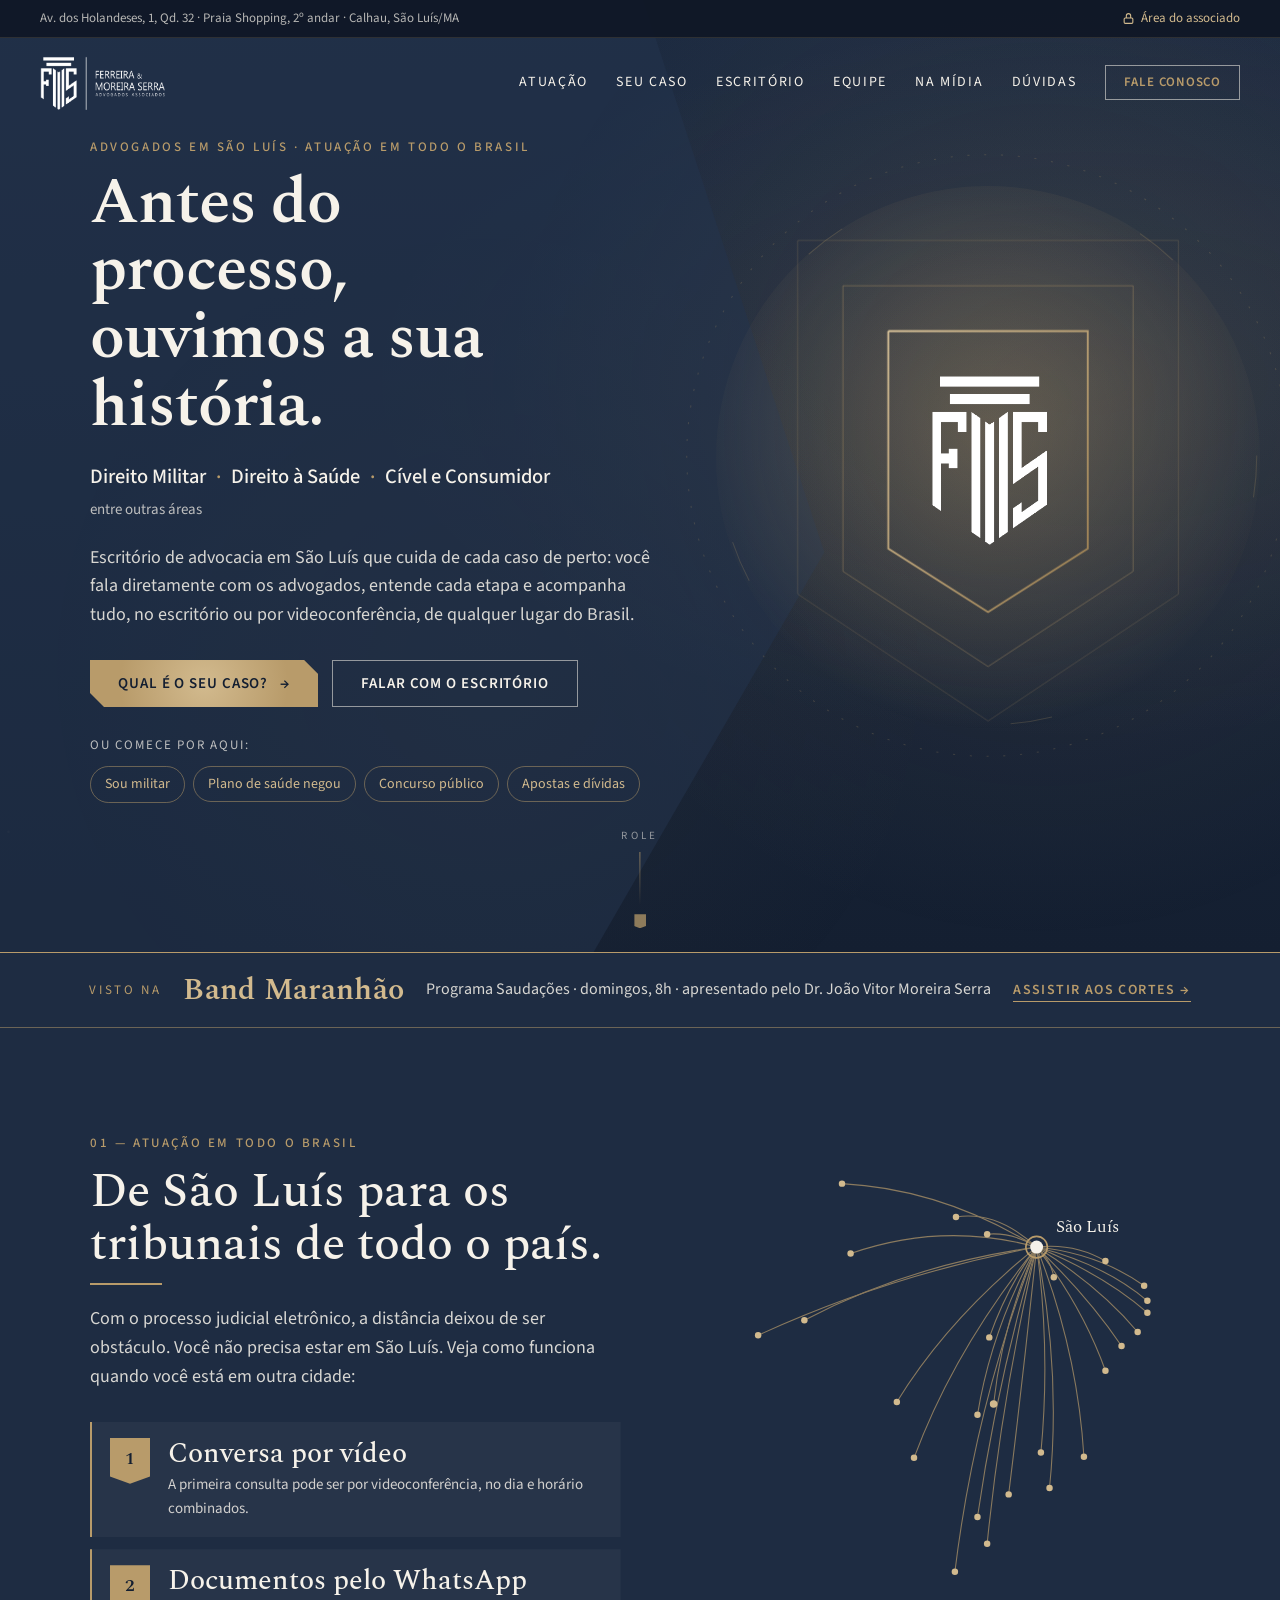
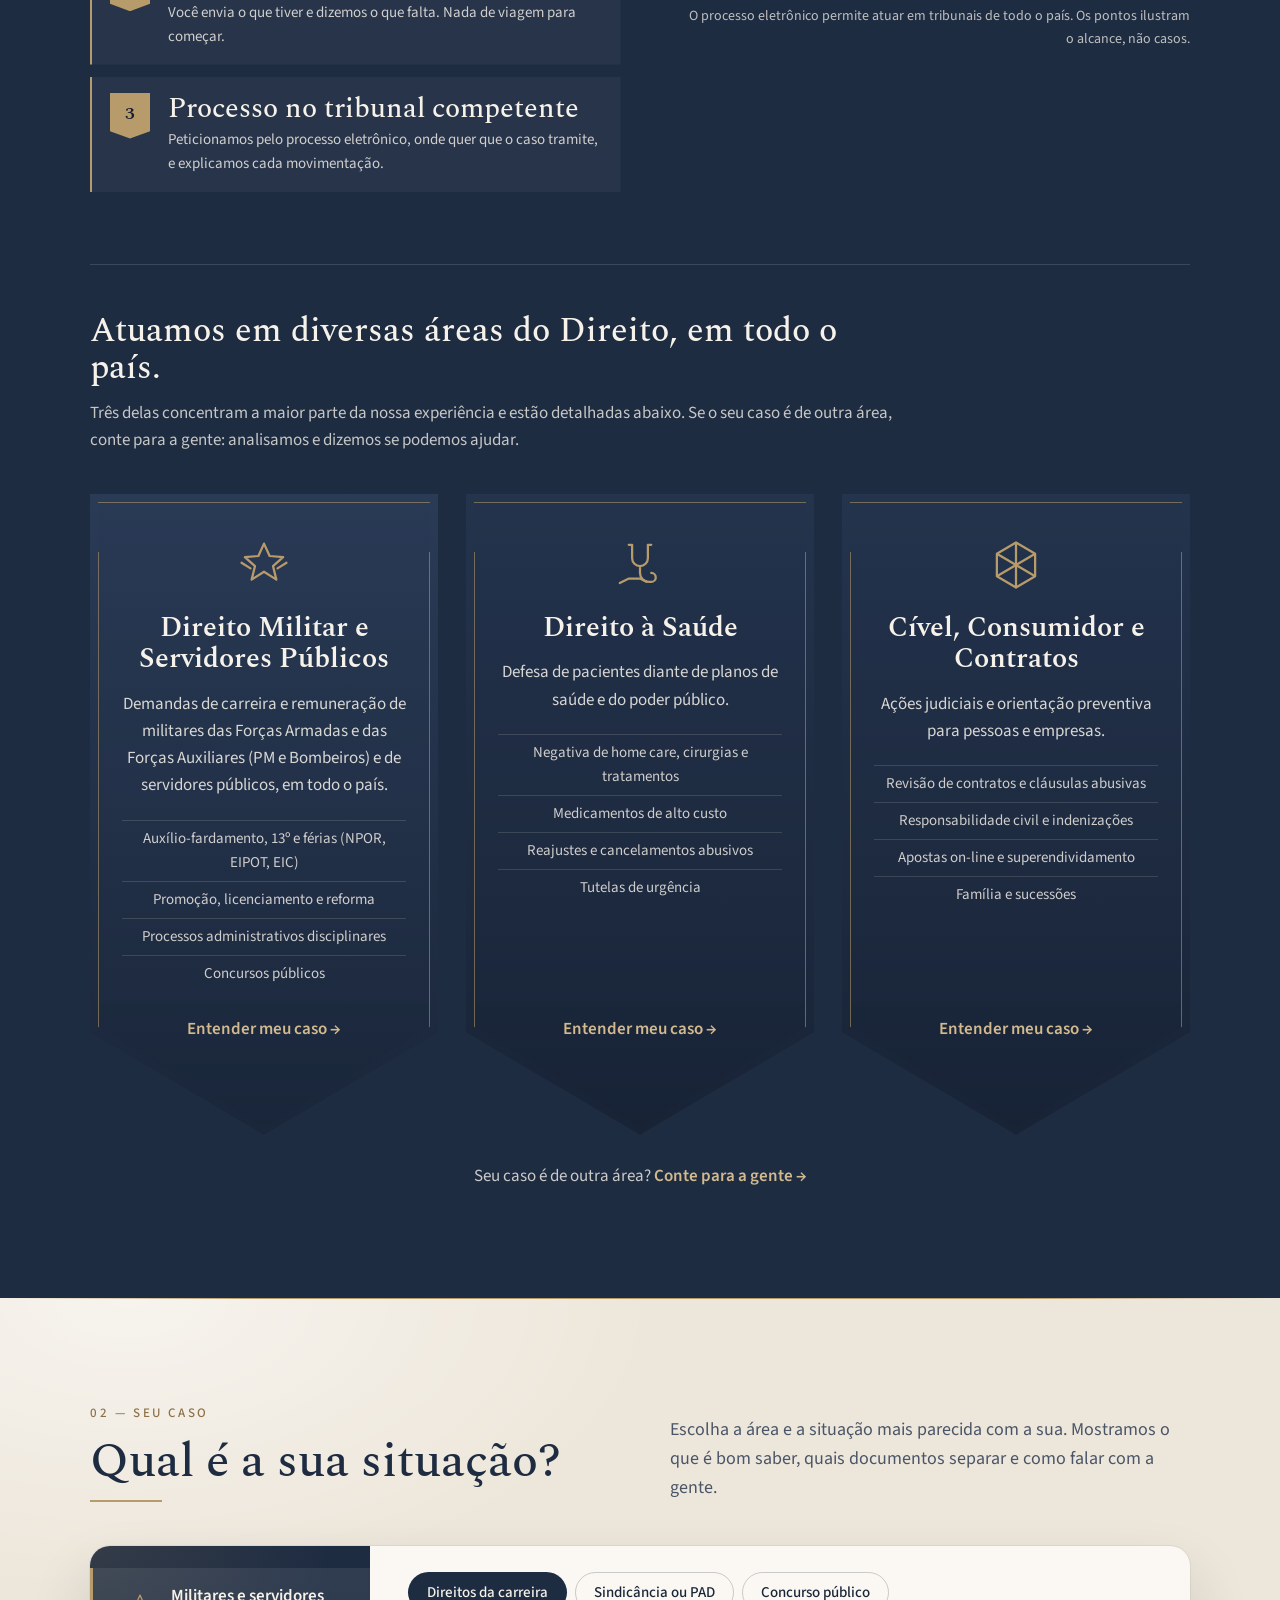
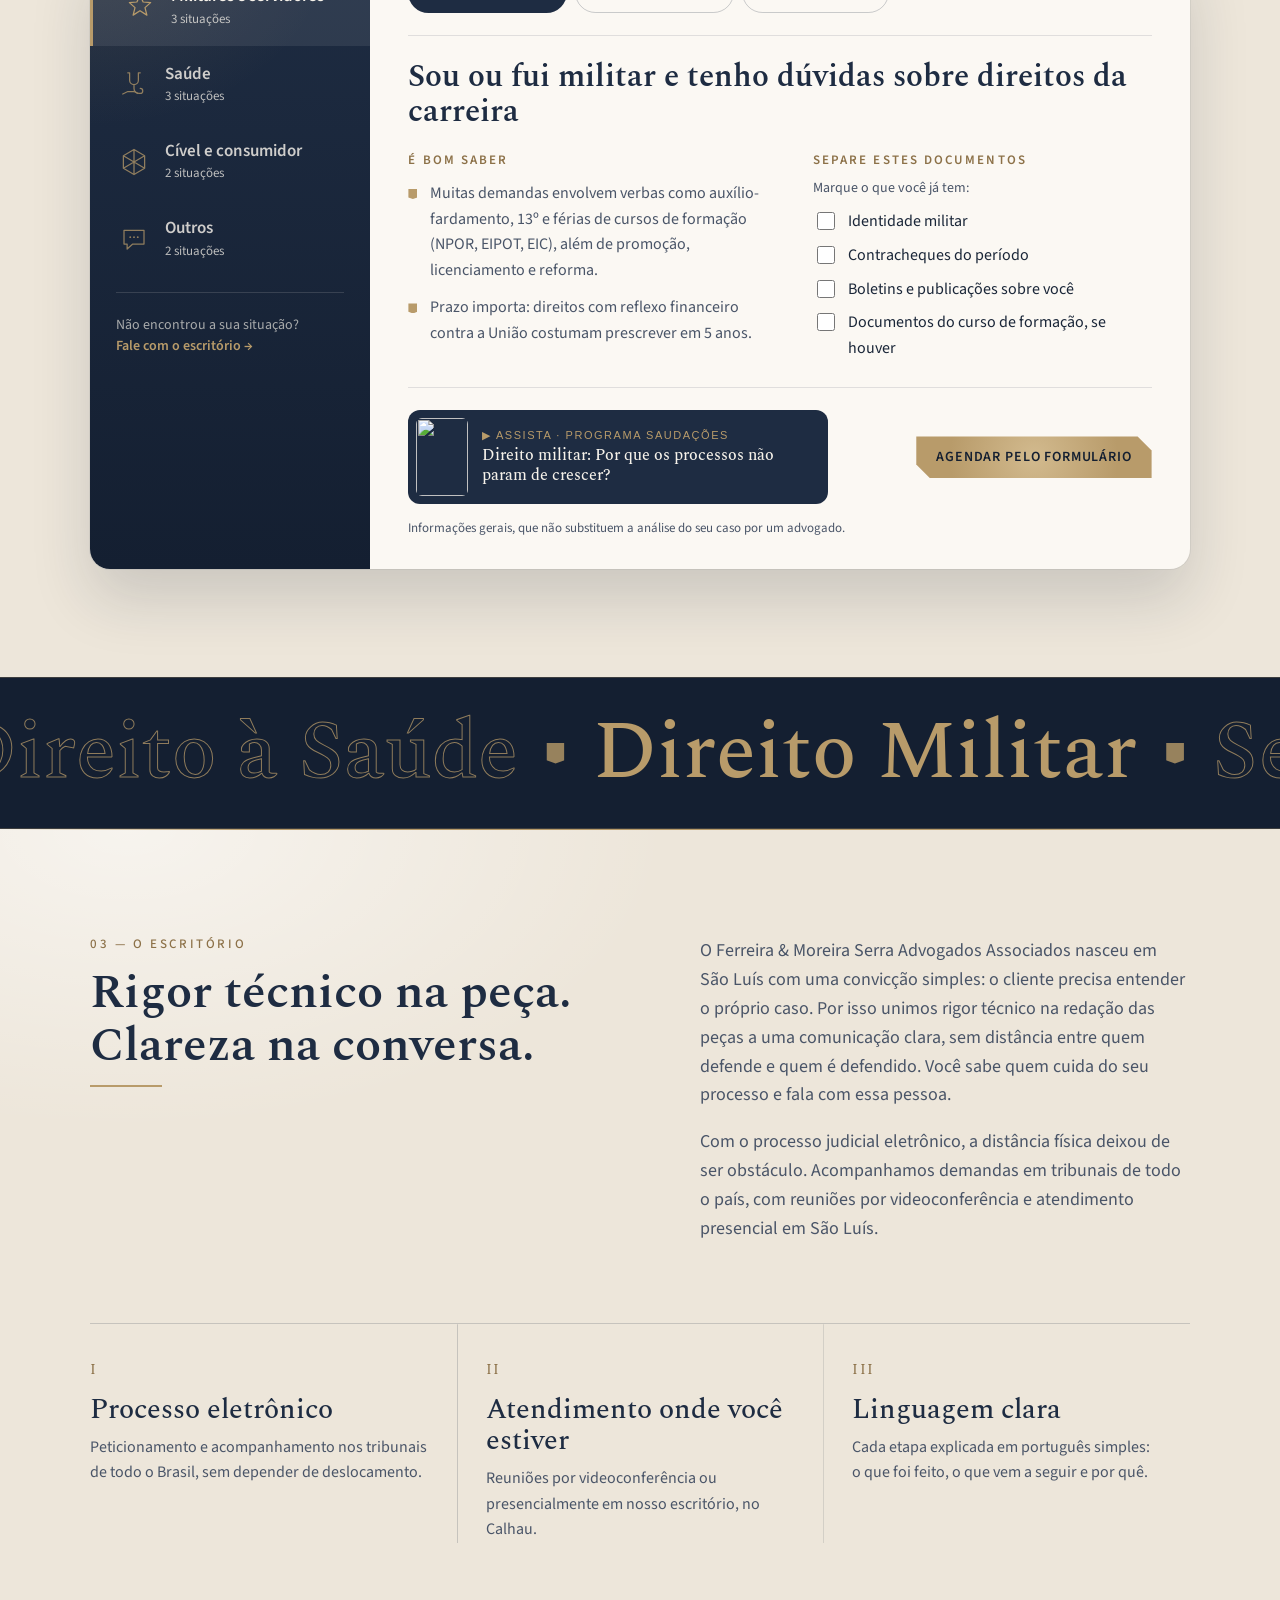
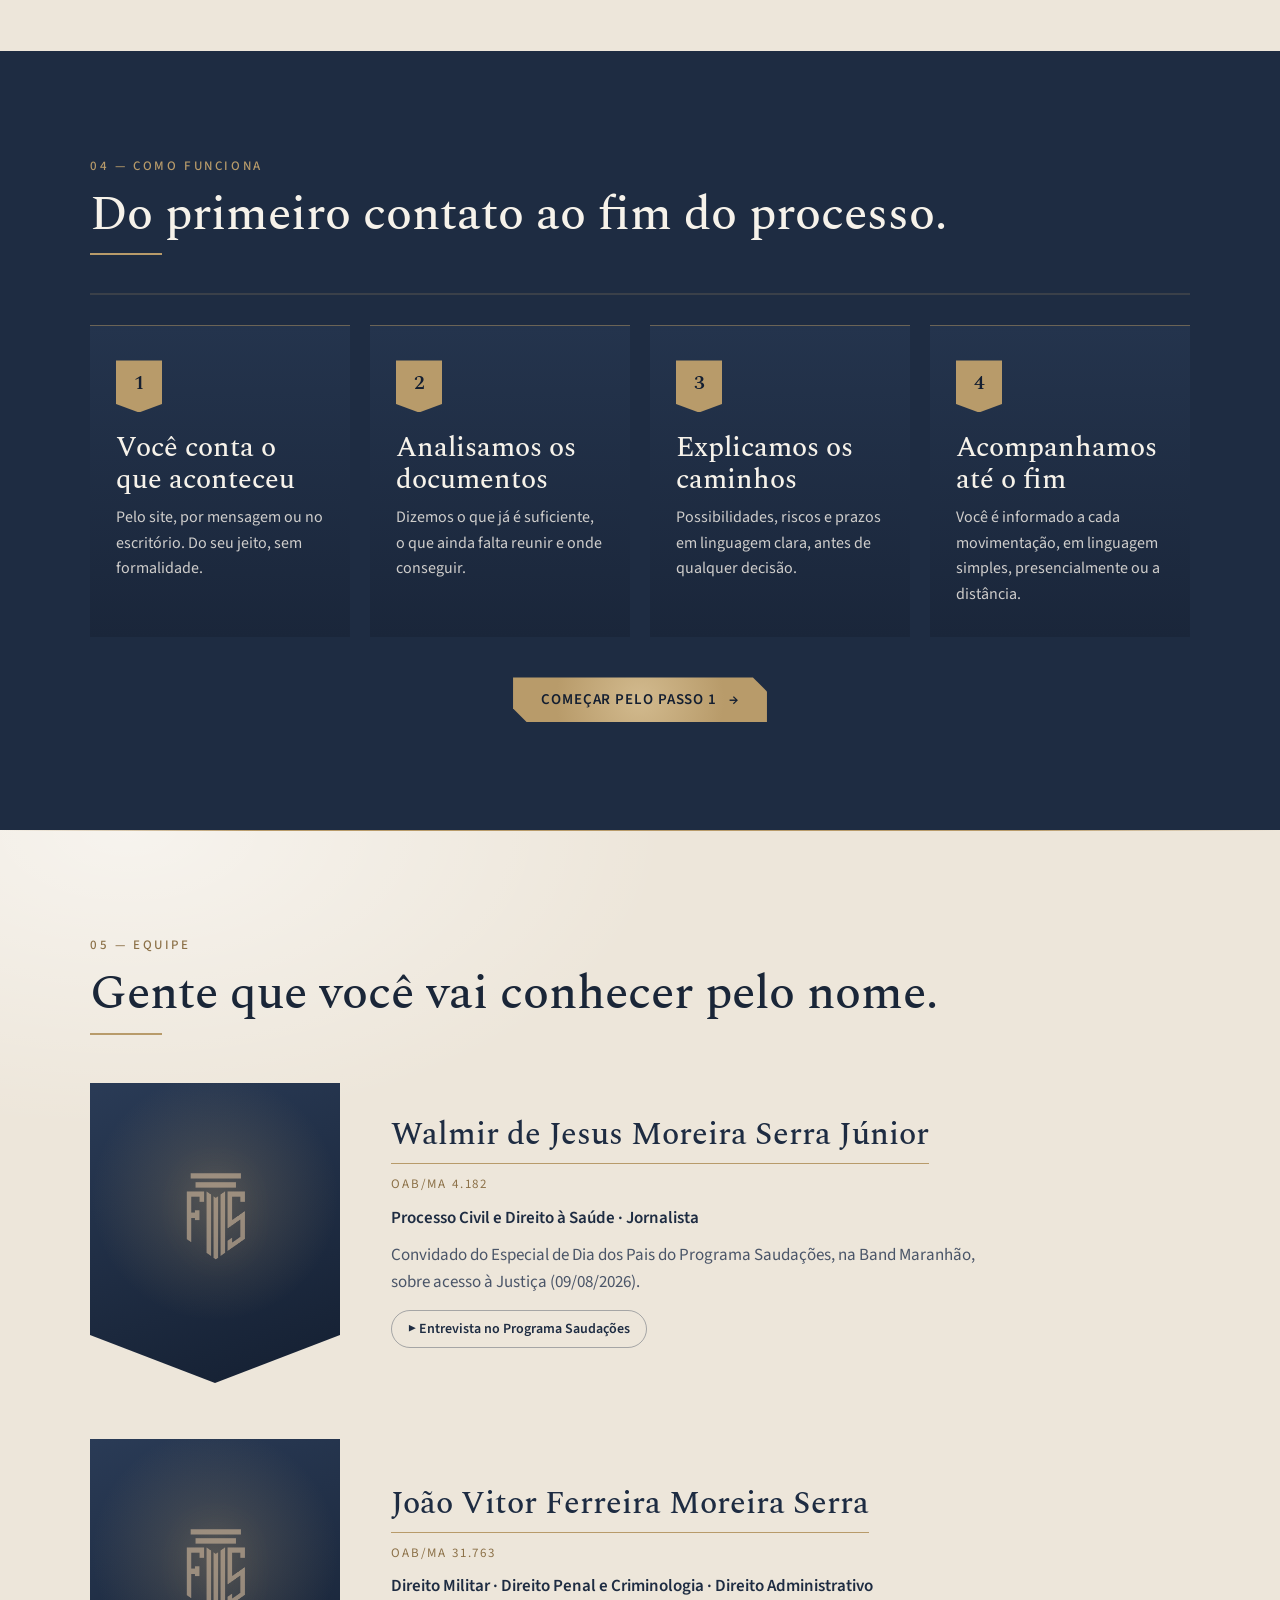
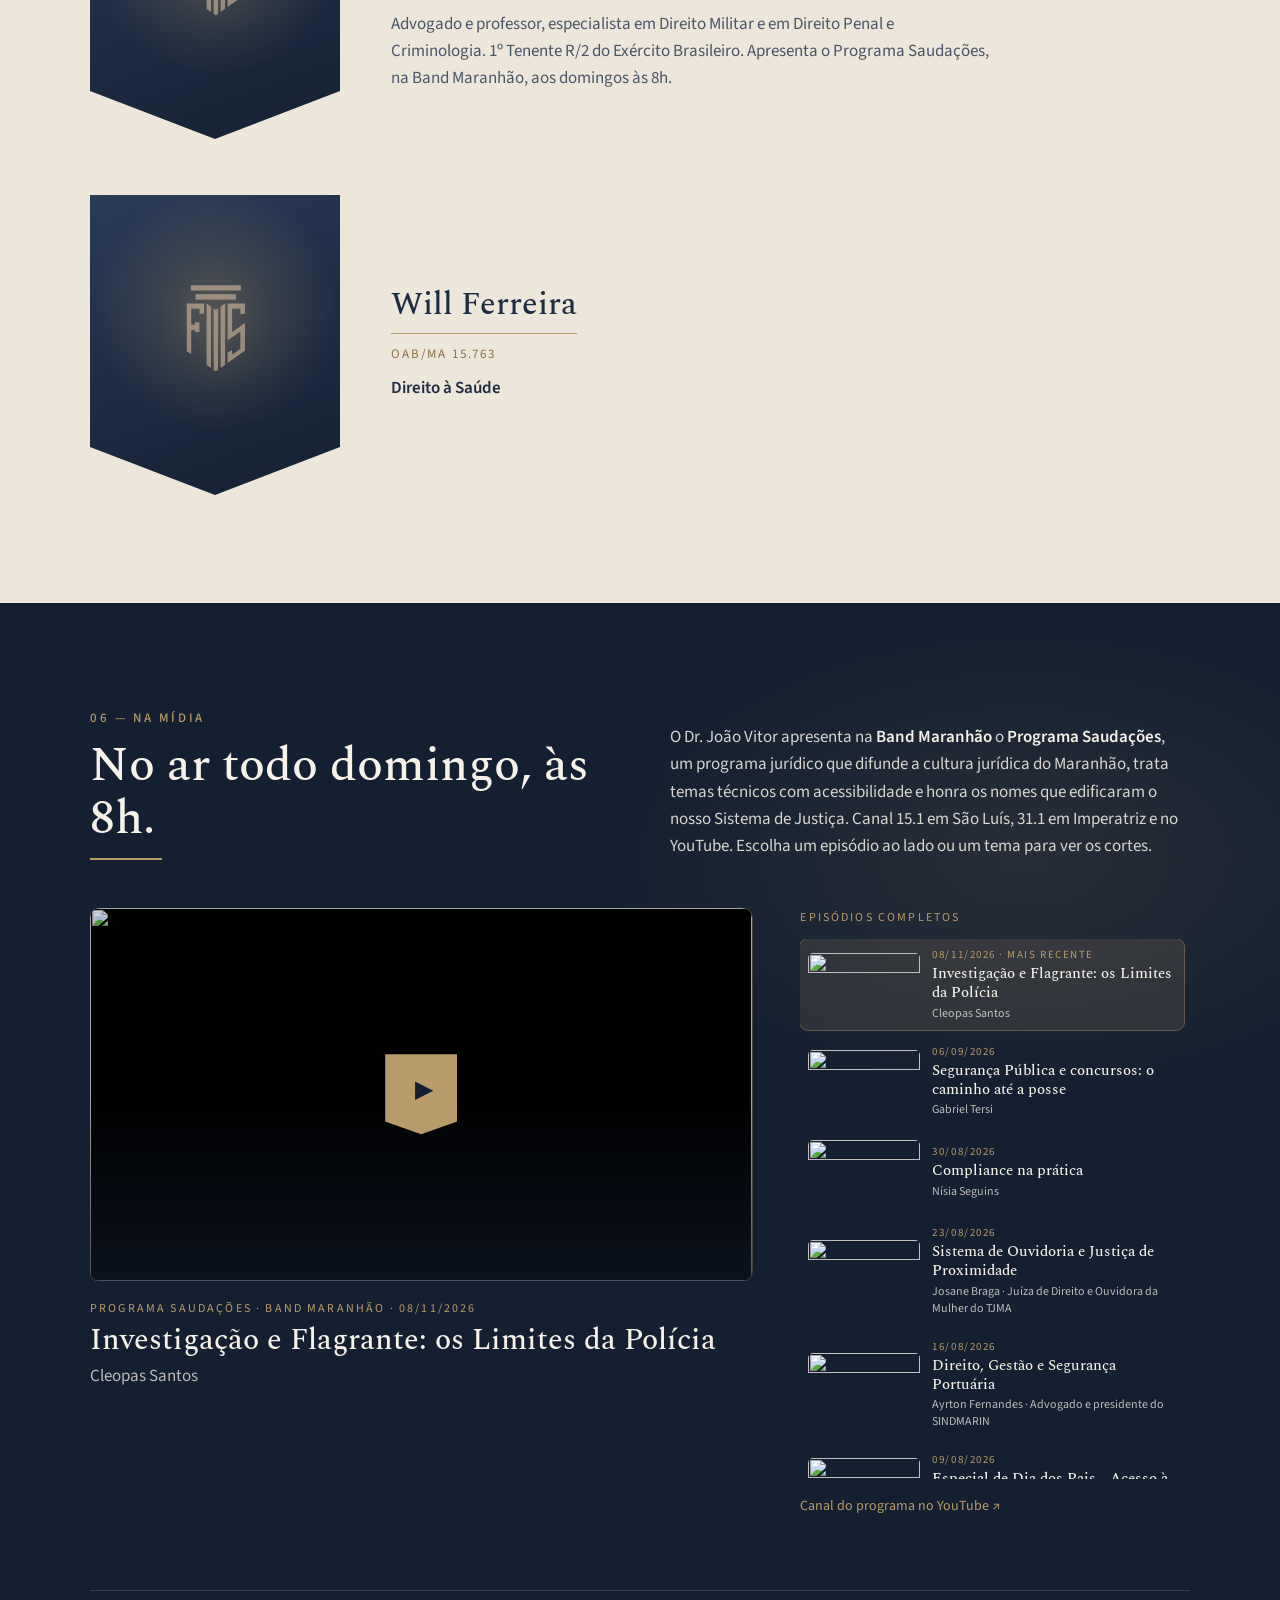
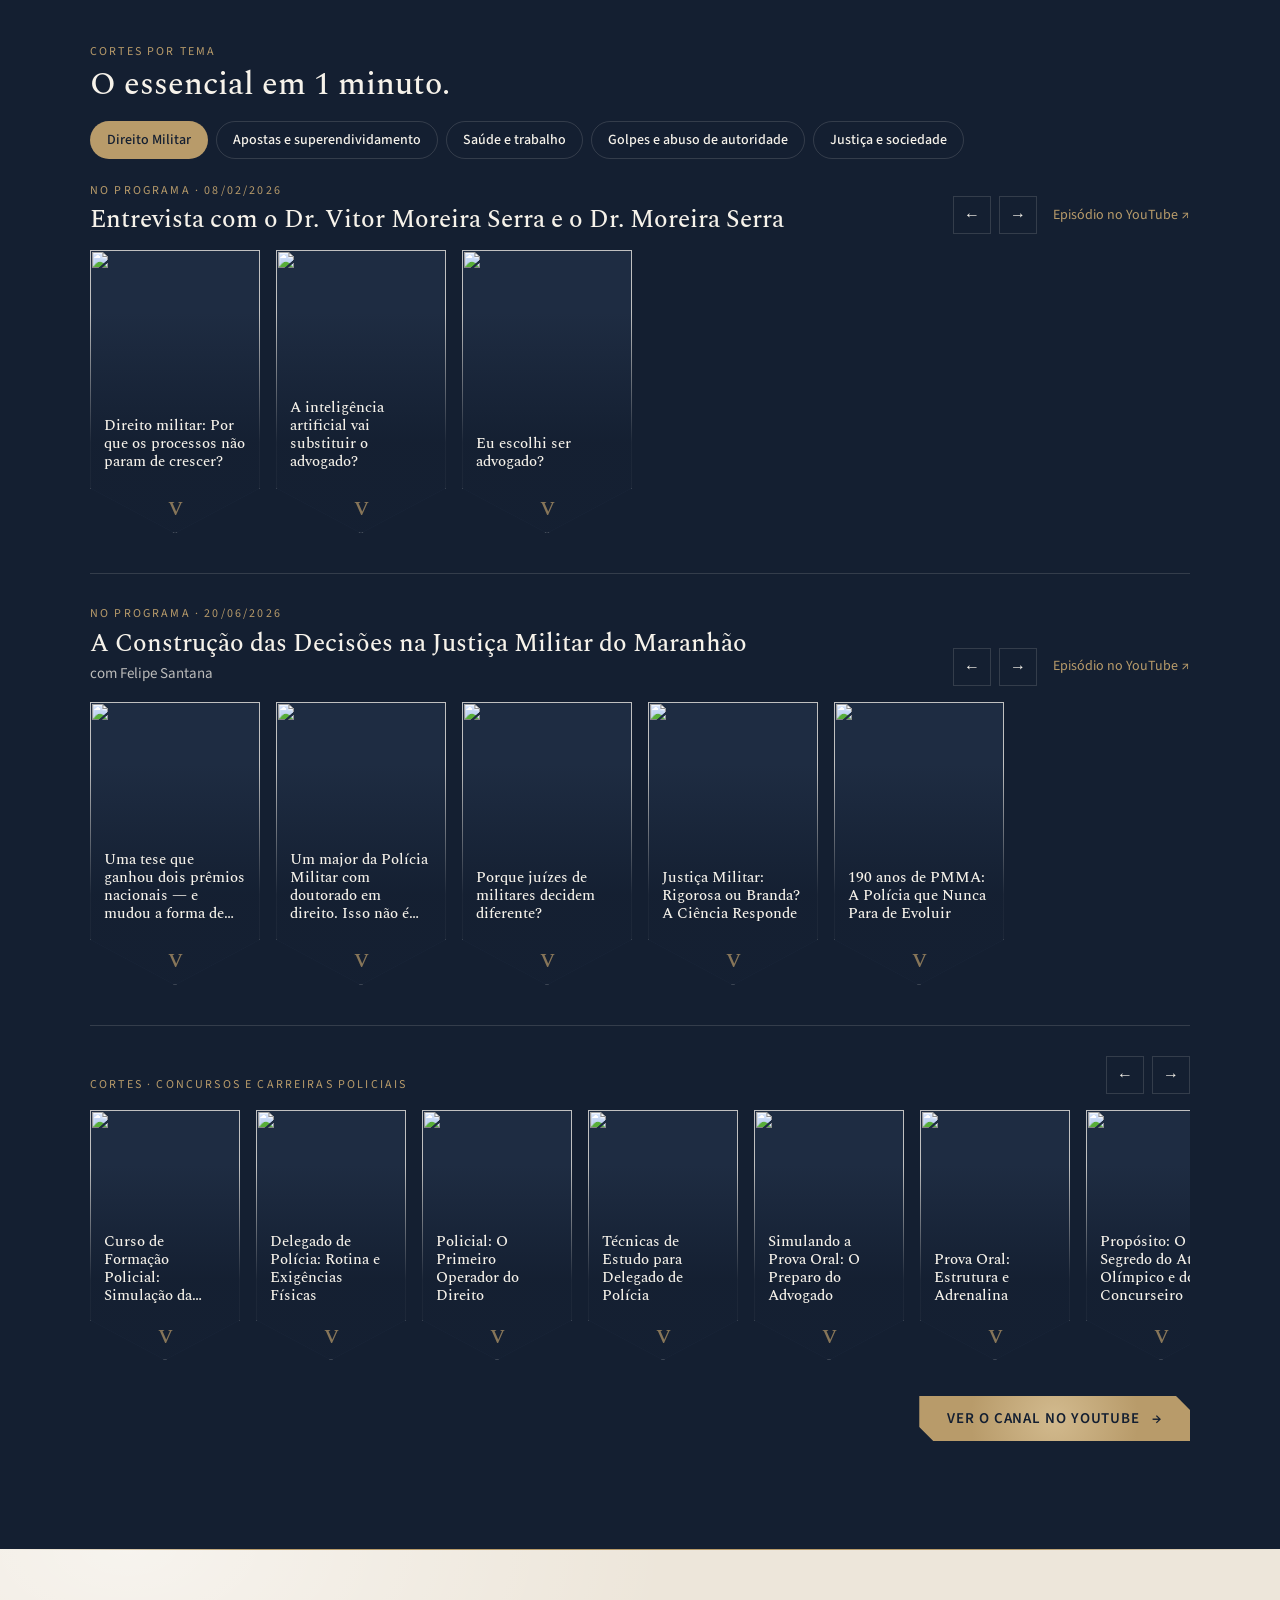
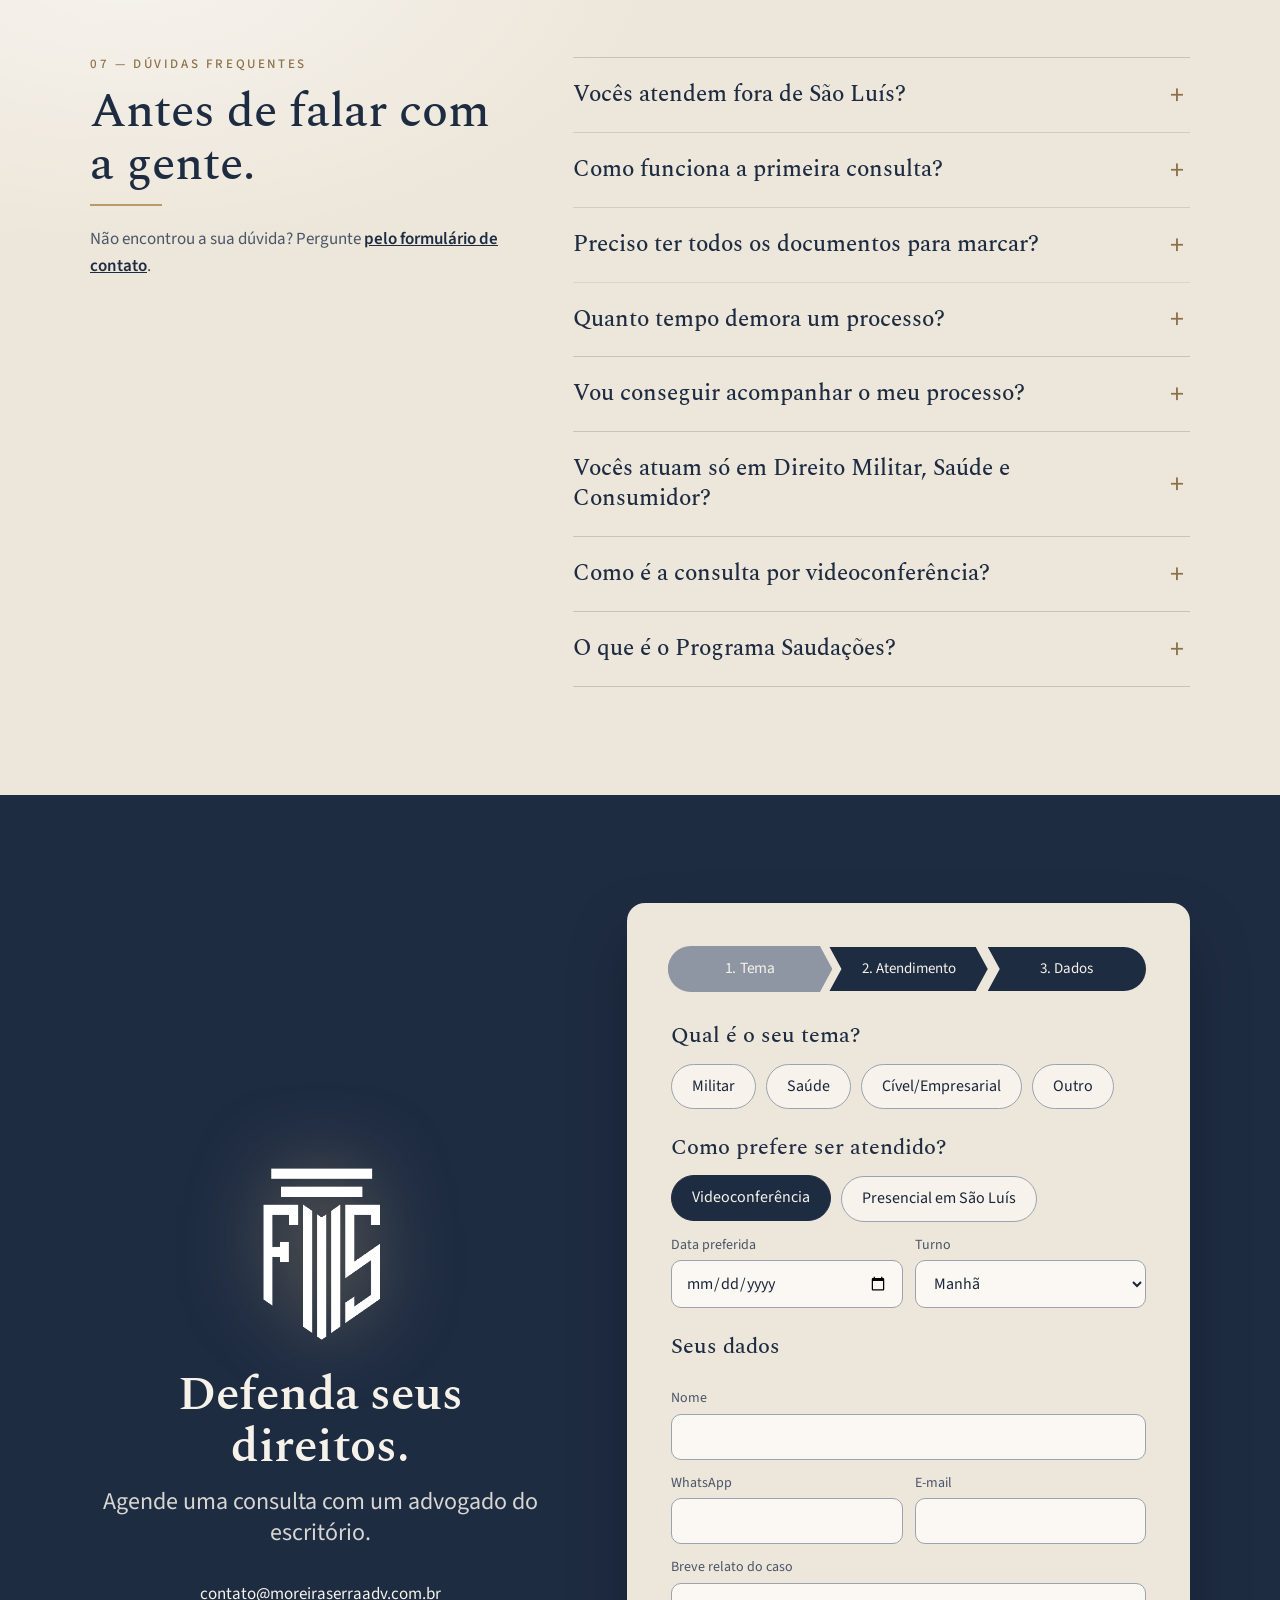
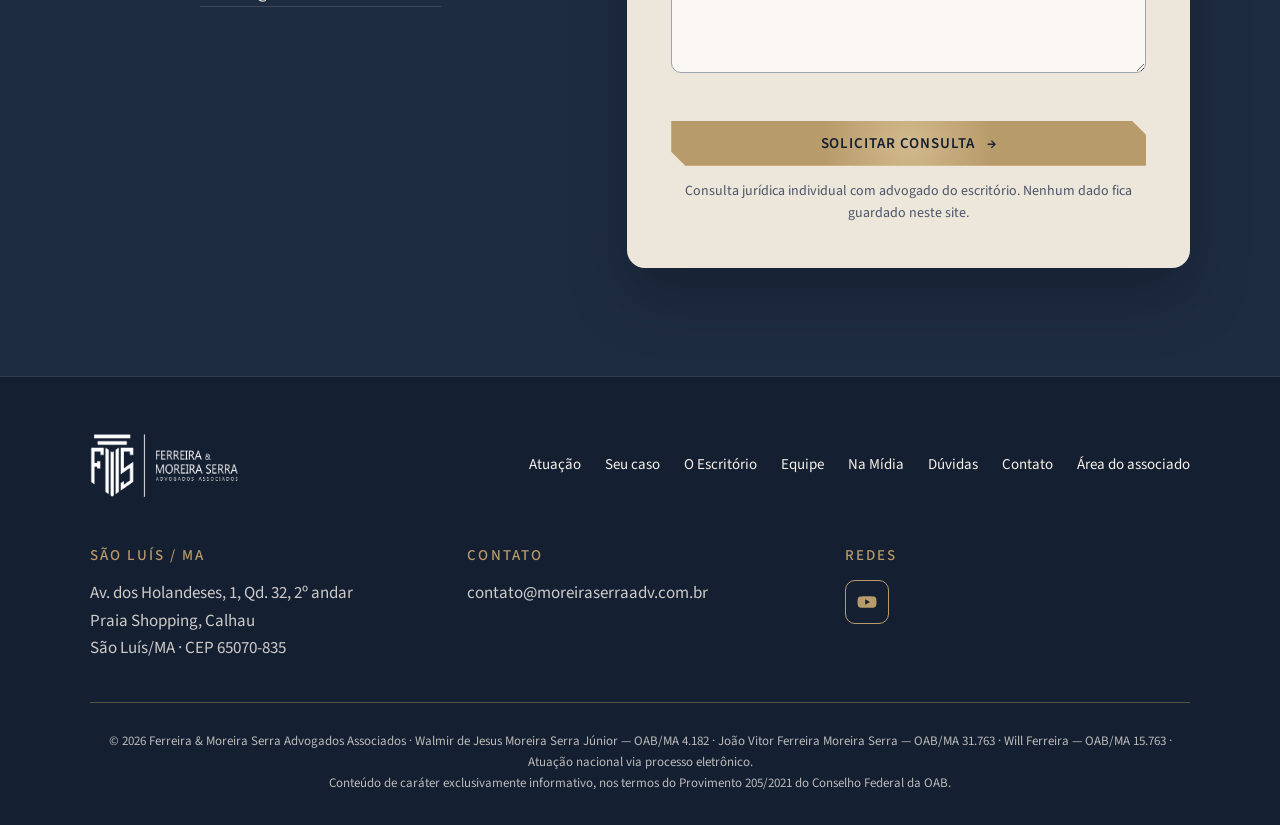
==== index.html @ 6bf3e562 "Corrige player que abria ao clicar na capa (data-video da seção hero) Co-Authored-By: Claude Fable 5" ====
<!doctype html>
<html lang="pt-BR">
<head>
  <meta charset="utf-8">
  <meta name="viewport" content="width=device-width, initial-scale=1">
  <title>Advogados em São Luís (MA) · Direito Militar, Saúde e Consumidor | Ferreira &amp; Moreira Serra</title>
  <meta name="description" content="Escritório de advocacia em São Luís (MA) com atuação em todo o Brasil: direito militar e de servidores, concursos, plano de saúde e medicamentos, consumidor, contratos e outras áreas. Atendimento presencial ou por videoconferência.">
  <!-- Ao apontar o domínio próprio, trocar este endereço aqui, no og:url, no og:image, no JSON-LD, no sitemap.xml e no robots.txt -->
  <link rel="canonical" href="https://moreiraserraadv.com.br/">
  <meta property="og:title" content="Ferreira &amp; Moreira Serra Advogados Associados">
  <meta property="og:description" content="Antes do processo, ouvimos a sua história. Escritório em São Luís (MA), com atuação em todo o Brasil.">
  <meta property="og:type" content="website">
  <meta property="og:locale" content="pt_BR">
  <meta property="og:url" content="https://moreiraserraadv.com.br/">
  <meta property="og:image" content="https://moreiraserraadv.com.br/assets/img/og-fms.png">
  <meta property="og:image:width" content="1200">
  <meta property="og:image:height" content="630">
  <meta name="twitter:card" content="summary_large_image">
  <meta name="theme-color" content="#141F31">
  <link rel="icon" type="image/svg+xml" href="assets/img/favicon.svg">
  <link rel="preconnect" href="https://fonts.googleapis.com">
  <link rel="preconnect" href="https://fonts.gstatic.com" crossorigin>
  <link href="https://fonts.googleapis.com/css2?family=Source+Sans+3:wght@400;500;600&family=Spectral:ital,wght@0,400;0,500;0,600;1,400&display=swap" rel="stylesheet">
  <link rel="stylesheet" href="assets/css/style.css?v=20261118g">
  <script type="application/ld+json">
  {
    "@context": "https://schema.org",
    "@type": "LegalService",
    "name": "Ferreira & Moreira Serra Advogados Associados",
    "url": "https://moreiraserraadv.com.br/",
    "email": "contato@moreiraserraadv.com.br",
    "logo": "https://moreiraserraadv.com.br/assets/img/logo-fms.png",
    "image": "https://moreiraserraadv.com.br/assets/img/og-fms.png",
    "address": {
      "@type": "PostalAddress",
      "streetAddress": "Av. dos Holandeses, 1, Qd. 32, 2º andar, Praia Shopping, Calhau",
      "addressLocality": "São Luís",
      "addressRegion": "MA",
      "postalCode": "65070-835",
      "addressCountry": "BR"
    },
    "areaServed": { "@type": "Country", "name": "Brasil" },
    "knowsAbout": ["Direito à Saúde", "Planos de saúde", "Direito Militar", "Servidores públicos", "Concursos públicos", "Direito do Consumidor", "Contratos", "Superendividamento"],
    "employee": [
      { "@type": "Person", "name": "Walmir de Jesus Moreira Serra Júnior", "jobTitle": "Advogado", "identifier": "OAB/MA 4.182" },
      { "@type": "Person", "name": "João Vitor Ferreira Moreira Serra", "jobTitle": "Advogado", "identifier": "OAB/MA 31.763", "sameAs": ["https://www.youtube.com/channel/UC1i2CtfxY4VRL4IqHbAFFnQ"] },
      { "@type": "Person", "name": "Will Ferreira", "jobTitle": "Advogada", "identifier": "OAB/MA 15.763" }
    ],
    "sameAs": ["https://www.youtube.com/channel/UC1i2CtfxY4VRL4IqHbAFFnQ"]
  }
  </script>
  <script type="application/ld+json">
  {
    "@context": "https://schema.org",
    "@type": "FAQPage",
    "mainEntity": [
      { "@type": "Question", "name": "Vocês atendem fora de São Luís?", "acceptedAnswer": { "@type": "Answer", "text": "Sim. Com o processo eletrônico, atuamos em tribunais de todo o Brasil. As reuniões podem ser por videoconferência ou presencialmente no escritório, em São Luís." } },
      { "@type": "Question", "name": "Como funciona a primeira consulta?", "acceptedAnswer": { "@type": "Answer", "text": "É uma conversa com um advogado do escritório. Você conta o que aconteceu e explicamos os caminhos possíveis e o que é preciso para seguir." } },
      { "@type": "Question", "name": "Preciso ter todos os documentos para marcar?", "acceptedAnswer": { "@type": "Answer", "text": "Não. Traga o que tiver; na consulta dizemos o que falta." } },
      { "@type": "Question", "name": "Quanto tempo demora um processo?", "acceptedAnswer": { "@type": "Answer", "text": "Depende do tipo de ação, do tribunal e das particularidades de cada caso. Na consulta explicamos as etapas e o que influencia o tempo." } },
      { "@type": "Question", "name": "Vou conseguir acompanhar o meu processo?", "acceptedAnswer": { "@type": "Answer", "text": "Sim. Explicamos cada movimentação em linguagem simples, e você fala diretamente com o advogado responsável pelos canais de contato do escritório." } },
      { "@type": "Question", "name": "Vocês atuam só em Direito Militar, Saúde e Consumidor?", "acceptedAnswer": { "@type": "Answer", "text": "Não. Essas três áreas concentram a maior parte da nossa experiência, mas o escritório atua em diversas áreas do Direito. Se o seu caso é de outra área, analisamos e dizemos se podemos ajudar." } },
      { "@type": "Question", "name": "Como é a consulta por videoconferência?", "acceptedAnswer": { "@type": "Answer", "text": "Marcamos dia e horário, enviamos o link e você entra pelo celular ou computador. Antes, pode mandar os documentos que tiver; na conversa, explicamos os caminhos possíveis e o que vem a seguir." } },
      { "@type": "Question", "name": "O que é o Programa Saudações?", "acceptedAnswer": { "@type": "Answer", "text": "É um programa jurídico exibido aos domingos, às 8h, na Band Maranhão, apresentado pelo Dr. João Vitor Moreira Serra." } }
    ]
  }
  </script>
</head>
<body>

<a class="pular" href="#conteudo">Pular para o conteúdo</a>
<div class="progresso" aria-hidden="true"><span></span></div>
<!-- Abertura: o escudo se desenha e a cortina sobe (uma vez por visita; some com "reduzir movimento") -->
<div class="abertura" id="abertura" aria-hidden="true">
  <svg class="abertura__escudo" viewBox="0 0 600 640">
    <path pathLength="1" d="M90 60h420v390L300 590 90 450z" fill="none" stroke="#B89B6A" stroke-opacity=".3"/>
    <path pathLength="1" d="M140 110h320v315L300 530 140 425z" fill="none" stroke="#B89B6A" stroke-opacity=".55"/>
    <path pathLength="1" d="M190 160h220v240L300 470 190 400z" fill="none" stroke="#D9C39A" stroke-width="2"/>
  </svg>
  <div class="abertura__marca"><img src="assets/img/logo-fms.png" alt=""></div>
  <span class="abertura__linha"></span>
</div>

<!-- ============ CABEÇALHO ============ -->
<header class="topo" id="topo">
  <div class="topo__barra">
    <div class="topo__barra-in">
      <span class="topo__end">Av. dos Holandeses, 1, Qd. 32 · Praia Shopping, 2º andar · Calhau, São Luís/MA</span>
      <span class="topo__links"><a href="associados.html"><svg width="13" height="13" viewBox="0 0 24 24" aria-hidden="true"><rect x="4" y="11" width="16" height="10" rx="2" fill="none" stroke="currentColor" stroke-width="2"/><path d="M8 11V7a4 4 0 0 1 8 0v4" fill="none" stroke="currentColor" stroke-width="2"/></svg> Área do associado</a><span data-canal="whats"></span></span>
    </div>
  </div>
  <div class="topo__in">
    <a class="marca" href="#inicio" aria-label="Ferreira & Moreira Serra — início">
      <img src="assets/img/logo-fms.png" alt="Ferreira & Moreira Serra Advogados Associados" width="1522" height="657">
    </a>
    <button class="menu-btn" aria-expanded="false" aria-controls="nav" aria-label="Abrir menu">
      <span></span><span></span><span></span>
    </button>
    <nav class="nav" id="nav" aria-label="Principal">
      <a href="#brasil">Atuação</a>
      <a href="#seu-caso">Seu caso</a>
      <a href="#escritorio">Escritório</a>
      <a href="#equipe">Equipe</a>
      <a href="#midia">Na Mídia</a>
      <a href="#duvidas">Dúvidas</a>
      <a class="btn btn--contorno btn--peq" href="#contato">Fale conosco</a>
    </nav>
  </div>
</header>

<main id="conteudo">

<!-- ============ HERO ============ -->
<!-- Fundo da capa em vídeo ou foto (ideia 1A). Para ativar, preencher os atributos abaixo:
       data-video="assets/video/capa.mp4"  → vídeo sem som, 10 a 20 s, em loop (também pode apontar um .webm em data-video-webm)
       data-foto="assets/img/capa.jpg"     → foto usada enquanto o vídeo carrega, no celular com economia de dados e quando só houver foto
     Vazio = fundo em degradê, como hoje. O escudo animado continua à direita em qualquer caso. -->
<section class="hero" id="inicio" data-video="" data-video-webm="" data-foto="">
  <div class="hero__midia" aria-hidden="true"></div>
  <canvas class="hero__canvas" aria-hidden="true"></canvas>
  <div class="hero__painel">
    <div class="hero__texto">
      <p class="sobretitulo">Advogados em São Luís · atuação em todo o Brasil</p>
      <h1>Antes do processo, ouvimos a sua história.</h1>
      <p class="hero__areas">Direito Militar <i>·</i> Direito à Saúde <i>·</i> Cível e Consumidor <i>·</i> <span class="hero__mais">entre outras áreas</span></p>
      <p class="hero__lead">Escritório de advocacia em São Luís que cuida de cada caso de perto: você fala diretamente com os advogados, entende cada etapa e acompanha tudo, no escritório ou por videoconferência, de qualquer lugar do Brasil.</p>

      <div class="hero__acoes">
        <a class="btn btn--latao" href="#seu-caso">Qual é o seu caso? <span aria-hidden="true">→</span></a>
        <a class="btn btn--contorno" href="#contato" data-whats="Olá! Vim pelo site do escritório Ferreira & Moreira Serra e gostaria de falar sobre o meu caso." data-sem="#contato" data-texto-sem="Falar com o escritório">Falar no WhatsApp</a>
      </div>

      <p class="atalhos__rot">Ou comece por aqui:</p>
      <div class="atalhos" aria-label="Atalhos para situações comuns">
        <a href="#seu-caso" data-caso="militar">Sou militar</a>
        <a href="#seu-caso" data-caso="plano-negou">Plano de saúde negou</a>
        <a href="#seu-caso" data-caso="concurso">Concurso público</a>
        <a href="#seu-caso" data-caso="apostas">Apostas e dívidas</a>
      </div>
    </div>
  </div>
  <div class="hero__arte" aria-hidden="true">
    <svg class="hero__escudos" viewBox="0 0 600 640">
      <defs>
        <linearGradient id="g-latao" x1="0" y1="0" x2="1" y2="1">
          <stop offset="0" stop-color="#D9C39A"/><stop offset="1" stop-color="#9C7F50"/>
        </linearGradient>
        <radialGradient id="g-brilho" cx=".5" cy=".45" r=".55">
          <stop offset="0" stop-color="#B89B6A" stop-opacity=".35"/><stop offset="1" stop-color="#B89B6A" stop-opacity="0"/>
        </radialGradient>
      </defs>
      <circle cx="300" cy="300" r="300" fill="url(#g-brilho)"/>
      <path pathLength="1" d="M90 60h420v390L300 590 90 450z" fill="none" stroke="#B89B6A" stroke-opacity=".25"/>
      <path pathLength="1" d="M140 110h320v315L300 530 140 425z" fill="none" stroke="#B89B6A" stroke-opacity=".45"/>
      <path pathLength="1" d="M190 160h220v240L300 470 190 400z" fill="none" stroke="url(#g-latao)" stroke-width="2"/>
    </svg>
    <div class="hero__reflexo"></div>
    <div class="hero__monograma"><img src="assets/img/logo-fms.png" alt=""></div>
  </div>
  <a class="hero__rolar" href="#brasil"><span>Role</span><i></i><em></em></a>
</section>

<!-- ============ FAIXA NA MÍDIA ============ -->
<a class="faixa" href="#midia">
  <span class="faixa__rotulo">Visto na</span>
  <strong class="faixa__band">Band Maranhão</strong>
  <span class="faixa__txt">Programa Saudações · domingos, 8h · apresentado pelo Dr. João Vitor Moreira Serra</span>
  <span class="faixa__link">Assistir aos cortes <span aria-hidden="true">→</span></span>
</a>

<!-- ============ ATUAÇÃO EM TODO O BRASIL (mapa + como atendemos a distância + áreas) ============ -->
<section class="secao secao--marinho brasil" id="brasil">
  <div class="cont">
    <div class="brasil__grade">
      <div class="brasil__texto">
        <p class="sobretitulo">01 — Atuação em todo o Brasil</p>
        <h2 class="titulo-secao">De São Luís para os tribunais de todo o país.</h2>
        <p class="brasil__lead">Com o processo judicial eletrônico, a distância deixou de ser obstáculo. Você não precisa estar em São Luís. Veja como funciona quando você está em outra cidade:</p>
        <ol class="remoto">
          <li><b>1</b><div><h3>Conversa por vídeo</h3><p>A primeira consulta pode ser por videoconferência, no dia e horário combinados.</p></div></li>
          <li><b>2</b><div><h3>Documentos pelo WhatsApp</h3><p>Você envia o que tiver e dizemos o que falta. Nada de viagem para começar.</p></div></li>
          <li><b>3</b><div><h3>Processo no tribunal competente</h3><p>Peticionamos pelo processo eletrônico, onde quer que o caso tramite, e explicamos cada movimentação.</p></div></li>
        </ol>
      </div>
      <figure class="brasil__mapa">
        <svg class="mapa" viewBox="0 0 470 420" role="img" aria-label="Linhas saem de São Luís em direção às capitais do país">
          <g class="mapa__linhas" fill="none" stroke="#B89B6A" stroke-width="1" opacity=".7">
            <path pathLength="1" d="M327 94 Q 240 70 154 100"/><path pathLength="1" d="M327 94 Q 305 80 281 82"/><path pathLength="1" d="M327 94 Q 290 60 252 66"/><path pathLength="1" d="M327 94 Q 240 40 146 35"/>
            <path pathLength="1" d="M327 94 Q 210 110 111 162"/><path pathLength="1" d="M327 94 Q 190 120 68 176"/><path pathLength="1" d="M327 94 Q 300 130 283 178"/><path pathLength="1" d="M327 94 Q 340 105 343 122"/>
            <path pathLength="1" d="M327 94 Q 362 90 391 107"/><path pathLength="1" d="M327 94 Q 385 100 427 130"/><path pathLength="1" d="M327 94 Q 390 110 430 144"/><path pathLength="1" d="M327 94 Q 390 120 430 155"/>
            <path pathLength="1" d="M327 94 Q 385 130 421 173"/><path pathLength="1" d="M327 94 Q 375 140 406 186"/><path pathLength="1" d="M327 94 Q 370 150 391 209"/><path pathLength="1" d="M327 94 Q 295 165 287 240"/>
            <path pathLength="1" d="M327 94 Q 285 170 272 250"/><path pathLength="1" d="M327 94 Q 245 160 197 238"/><path pathLength="1" d="M327 94 Q 250 190 213 290"/><path pathLength="1" d="M327 94 Q 340 190 331 285"/>
            <path pathLength="1" d="M327 94 Q 365 190 371 289"/><path pathLength="1" d="M327 94 Q 350 210 339 318"/><path pathLength="1" d="M327 94 Q 315 210 301 324"/><path pathLength="1" d="M327 94 Q 290 220 272 345"/>
            <path pathLength="1" d="M327 94 Q 295 230 281 370"/><path pathLength="1" d="M327 94 Q 270 240 251 396"/>
          </g>
          <g class="mapa__pontos" fill="#D2BA8E">
            <circle cx="154" cy="100" r="3"/><circle cx="281" cy="82" r="3"/><circle cx="252" cy="66" r="3"/><circle cx="146" cy="35" r="3"/><circle cx="111" cy="162" r="3"/><circle cx="68" cy="176" r="3"/><circle cx="283" cy="178" r="3"/><circle cx="343" cy="122" r="3"/><circle cx="391" cy="107" r="3"/><circle cx="427" cy="130" r="3"/><circle cx="430" cy="144" r="3"/><circle cx="430" cy="155" r="3"/><circle cx="421" cy="173" r="3"/><circle cx="406" cy="186" r="3"/><circle cx="391" cy="209" r="3"/><circle cx="287" cy="240" r="3.5"/><circle cx="272" cy="250" r="3"/><circle cx="197" cy="238" r="3"/><circle cx="213" cy="290" r="3"/><circle cx="331" cy="285" r="3"/><circle cx="371" cy="289" r="3"/><circle cx="339" cy="318" r="3"/><circle cx="301" cy="324" r="3"/><circle cx="272" cy="345" r="3"/><circle cx="281" cy="370" r="3"/><circle cx="251" cy="396" r="3"/>
          </g>
          <circle class="mapa__pulso" cx="327" cy="94" r="10" fill="none" stroke="#B89B6A" stroke-width="1.5"/>
          <circle cx="327" cy="94" r="6" fill="#F6F2EA"/>
          <text x="345" y="80" fill="#F6F2EA" font-family="Spectral, serif" font-size="16">São Luís</text>
        </svg>
        <figcaption>O processo eletrônico permite atuar em tribunais de todo o país. Os pontos ilustram o alcance, não casos.</figcaption>
      </figure>
    </div>

    <div class="brasil__areas">
      <div class="brasil__areas-cab">
        <h3 class="brasil__sub">Atuamos em diversas áreas do Direito, em todo o país.</h3>
        <p class="brasil__areas-txt">Três delas concentram a maior parte da nossa experiência e estão detalhadas abaixo. Se o seu caso é de outra área, conte para a gente: analisamos e dizemos se podemos ajudar.</p>
      </div>
      <div class="escudos">
      <article class="escudo escudo--destaque">
        <svg class="escudo__icone" viewBox="0 0 48 48" aria-hidden="true"><path d="M24 5l5 11 12 1-9 8 3 12-11-7-11 7 3-12-9-8 12-1z" fill="none" stroke="currentColor" stroke-width="2" stroke-linejoin="round"/><path d="M4 22l8 5M44 22l-8 5" stroke="currentColor" stroke-width="2" stroke-linecap="round"/></svg>
        <h3>Direito Militar e Servidores Públicos</h3>
        <p>Demandas de carreira e remuneração de militares das Forças Armadas e das Forças Auxiliares (PM e Bombeiros) e de servidores públicos, em todo o país.</p>
        <ul>
          <li>Auxílio-fardamento, 13º e férias (NPOR, EIPOT, EIC)</li>
          <li>Promoção, licenciamento e reforma</li>
          <li>Processos administrativos disciplinares</li>
          <li>Concursos públicos</li>
        </ul>
        <a class="escudo__link" href="#seu-caso" data-caso="militar">Entender meu caso →</a>
      </article>
      <article class="escudo">
        <svg class="escudo__icone" viewBox="0 0 48 48" aria-hidden="true"><path d="M17 6v12a7 7 0 0 0 14 0V6M17 6h-3M31 6h3M24 25v6a8 8 0 0 0 8 8h2a4 4 0 1 0 0-8" fill="none" stroke="currentColor" stroke-width="2" stroke-linecap="round"/><path d="M6 40l8-4h10l6 3" fill="none" stroke="currentColor" stroke-width="2" stroke-linecap="round"/></svg>
        <h3>Direito à Saúde</h3>
        <p>Defesa de pacientes diante de planos de saúde e do poder público.</p>
        <ul>
          <li>Negativa de home care, cirurgias e tratamentos</li>
          <li>Medicamentos de alto custo</li>
          <li>Reajustes e cancelamentos abusivos</li>
          <li>Tutelas de urgência</li>
        </ul>
        <a class="escudo__link" href="#seu-caso" data-caso="plano-negou">Entender meu caso →</a>
      </article>
      <article class="escudo">
        <svg class="escudo__icone" viewBox="0 0 48 48" aria-hidden="true"><path d="M24 4l17 10v20L24 44 7 34V14z M24 4v40 M7 14l34 20 M41 14L7 34" fill="none" stroke="currentColor" stroke-width="2" stroke-linejoin="round"/></svg>
        <h3>Cível, Consumidor e Contratos</h3>
        <p>Ações judiciais e orientação preventiva para pessoas e empresas.</p>
        <ul>
          <li>Revisão de contratos e cláusulas abusivas</li>
          <li>Responsabilidade civil e indenizações</li>
          <li>Apostas on-line e superendividamento</li>
          <li>Família e sucessões</li>
        </ul>
        <a class="escudo__link" href="#seu-caso" data-caso="contrato">Entender meu caso →</a>
      </article>
    </div>
      <p class="brasil__outras">Seu caso é de outra área? <a href="#contato" data-whats="Olá! Meu caso é de outra área e gostaria de saber se vocês podem ajudar." data-sem="#contato" data-texto-sem="Conte para a gente →">Conte para a gente pelo WhatsApp →</a></p>
    </div>
  </div>
</section>

<!-- ============ SEU CASO (triagem) ============ -->
<section class="secao secao--areia" id="seu-caso">
  <div class="cont">
    <div class="triagem__cab">
      <div>
        <p class="sobretitulo">02 — Seu caso</p>
        <h2 class="titulo-secao">Qual é a sua situação?</h2>
      </div>
      <p>Escolha a área e a situação mais parecida com a sua. Mostramos o que é bom saber, quais documentos separar e como falar com a gente.</p>
    </div>
    <div class="caso" id="triagem">
      <div class="caso__abas" role="tablist" aria-label="Áreas" id="triagem-abas"></div>
      <div class="caso__corpo">
        <div class="caso__chips" id="triagem-chips" aria-label="Situações"></div>
        <div class="caso__conteudo" id="triagem-painel" aria-live="polite"></div>
      </div>
    </div>
  </div>
</section>

<!-- ============ LETREIRO (decorativo) ============ -->
<div class="letreiro" aria-hidden="true"><div class="letreiro__trilho"><span>Direito à Saúde</span><i></i><span class="cheio">Direito Militar</span><i></i><span>Servidores Públicos</span><i></i><span class="cheio">Concursos</span><i></i><span>Consumidor</span><i></i><span class="cheio">Contratos</span><i></i><span>Superendividamento</span><i></i><span>Direito à Saúde</span><i></i><span class="cheio">Direito Militar</span><i></i><span>Servidores Públicos</span><i></i><span class="cheio">Concursos</span><i></i><span>Consumidor</span><i></i><span class="cheio">Contratos</span><i></i><span>Superendividamento</span><i></i></div></div>

<!-- ============ ESCRITÓRIO ============ -->
<section class="secao secao--areia" id="escritorio">
  <div class="cont escritorio">
    <div class="escritorio__titulo">
      <p class="sobretitulo">03 — O Escritório</p>
      <h2>Rigor técnico na peça. Clareza na conversa.</h2>
    </div>
    <div class="escritorio__texto">
      <p>O Ferreira &amp; Moreira Serra Advogados Associados nasceu em São Luís com uma convicção simples: o cliente precisa entender o próprio caso. Por isso unimos rigor técnico na redação das peças a uma comunicação clara, sem distância entre quem defende e quem é defendido. Você sabe quem cuida do seu processo e fala com essa pessoa.</p>
      <p>Com o processo judicial eletrônico, a distância física deixou de ser obstáculo. Acompanhamos demandas em tribunais de todo o país, com reuniões por videoconferência e atendimento presencial em São Luís.</p>
    </div>
    <ul class="pilares">
      <li>
        <span class="pilares__n">I</span>
        <h3>Processo eletrônico</h3>
        <p>Peticionamento e acompanhamento nos tribunais de todo o Brasil, sem depender de deslocamento.</p>
      </li>
      <li>
        <span class="pilares__n">II</span>
        <h3>Atendimento onde você estiver</h3>
        <p>Reuniões por videoconferência ou presencialmente em nosso escritório, no Calhau.</p>
      </li>
      <li>
        <span class="pilares__n">III</span>
        <h3>Linguagem clara</h3>
        <p>Cada etapa explicada em português simples: o que foi feito, o que vem a seguir e por quê.</p>
      </li>
    </ul>
  </div>
</section>

<!-- ============ COMO FUNCIONA ============ -->
<section class="secao secao--marinho" id="como-funciona">
  <div class="cont">
    <p class="sobretitulo">04 — Como funciona</p>
    <h2 class="titulo-secao">Do primeiro contato ao fim do processo.</h2>
    <div class="passos__barra" aria-hidden="true"><span></span></div>
    <ol class="passos">
      <li>
        <span class="passos__n">1</span>
        <h3>Você conta o que aconteceu</h3>
        <p>Pelo site, por mensagem ou no escritório. Do seu jeito, sem formalidade.</p>
      </li>
      <li>
        <span class="passos__n">2</span>
        <h3>Analisamos os documentos</h3>
        <p>Dizemos o que já é suficiente, o que ainda falta reunir e onde conseguir.</p>
      </li>
      <li>
        <span class="passos__n">3</span>
        <h3>Explicamos os caminhos</h3>
        <p>Possibilidades, riscos e prazos em linguagem clara, antes de qualquer decisão.</p>
      </li>
      <li>
        <span class="passos__n">4</span>
        <h3>Acompanhamos até o fim</h3>
        <p>Você é informado a cada movimentação, em linguagem simples, presencialmente ou a distância.</p>
      </li>
    </ol>
    <div class="passos__acao"><a class="btn btn--latao" href="#seu-caso">Começar pelo passo 1 <span aria-hidden="true">→</span></a></div>
  </div>
</section>

<!-- ============ EQUIPE (retrato, trajetória e momentos) ============
     Fotos: ver assets/js/equipe.js. Sem retrato, aparece a marca do escritório; sem momentos, a faixa não aparece. -->
<section class="secao secao--areia" id="equipe">
  <div class="cont">
    <p class="sobretitulo">05 — Equipe</p>
    <h2 class="titulo-secao">Gente que você vai conhecer pelo nome.</h2>
    <div class="time">
      <article class="membro" data-membro="walmir">
        <div class="membro__retrato"><span class="pessoa__marca" aria-hidden="true"><img src="assets/img/logo-fms.png" alt=""></span></div>
        <div class="membro__texto">
          <h3>Walmir de Jesus Moreira Serra Júnior</h3>
          <p class="pessoa__oab">OAB/MA 4.182</p>
          <!-- data-confirmar: áreas e "Jornalista" vieram dos mockups; confirmar com o Alexandre (ver CLAUDE.md) -->
          <p class="membro__areas" data-confirmar>Processo Civil e Direito à Saúde · Jornalista</p>
          <p class="membro__hist">Convidado do Especial de Dia dos Pais do Programa Saudações, na Band Maranhão, sobre acesso à Justiça (09/08/2026).</p>
          <button type="button" class="pessoa__video" data-video="NIeiTpGgHK8" data-titulo="Especial de Dia dos Pais: Acesso à Justiça · Programa Saudações (09/08/2026)">▶ Entrevista no Programa Saudações</button>
          <ul class="momentos" hidden></ul>
        </div>
      </article>
      <article class="membro" data-membro="vitor">
        <div class="membro__retrato"><span class="pessoa__marca" aria-hidden="true"><img src="assets/img/logo-fms.png" alt=""></span></div>
        <div class="membro__texto">
          <h3>João Vitor Ferreira Moreira Serra</h3>
          <p class="pessoa__oab">OAB/MA 31.763</p>
          <!-- Credenciais conforme a bio pública do Instagram @_vserra (lida em 2026-11-09) -->
          <p class="membro__areas">Direito Militar · Direito Penal e Criminologia · Direito Administrativo</p>
          <p class="membro__hist">Advogado e professor, especialista em Direito Militar e em Direito Penal e Criminologia. 1º Tenente R/2 do Exército Brasileiro. Apresenta o Programa Saudações, na Band Maranhão, aos domingos às 8h.</p>
          <ul class="momentos" hidden></ul>
        </div>
      </article>
      <article class="membro" data-membro="will">
        <div class="membro__retrato"><span class="pessoa__marca" aria-hidden="true"><img src="assets/img/logo-fms.png" alt=""></span></div>
        <div class="membro__texto">
          <h3>Will Ferreira</h3>
          <p class="pessoa__oab">OAB/MA 15.763</p>
          <!-- data-confirmar: área veio dos mockups; confirmar com o Alexandre (ver CLAUDE.md) -->
          <p class="membro__areas" data-confirmar>Direito à Saúde</p>
          <ul class="momentos" hidden></ul>
        </div>
      </article>
    </div>
  </div>
</section>

<!-- ============ NA MÍDIA (destaque + lista de episódios + cortes por tema) ============ -->
<section class="secao secao--escura" id="midia">
  <div class="cont">
    <div class="midia__cab">
      <div>
        <p class="sobretitulo">06 — Na Mídia</p>
        <h2 class="titulo-secao">No ar todo domingo, às 8h.</h2>
      </div>
      <p class="midia__intro">O Dr. João Vitor apresenta na <strong>Band Maranhão</strong> o <strong>Programa Saudações</strong>, um programa jurídico que difunde a cultura jurídica do Maranhão, trata temas técnicos com acessibilidade e honra os nomes que edificaram o nosso Sistema de Justiça. Canal 15.1 em São Luís, 31.1 em Imperatriz e no YouTube. Escolha um episódio ao lado ou um tema para ver os cortes.</p>
    </div>

    <div class="tv">
      <div class="tv__destaque">
        <div class="tv__tela" id="tv-tela">
          <button class="tv__capa" type="button" id="tv-capa" aria-label="Assistir ao episódio"><img alt="" id="tv-img"><span class="tv__play" aria-hidden="true">▶</span></button>
        </div>
        <p class="tv__rotulo" id="tv-rotulo"></p>
        <h3 class="tv__titulo" id="tv-titulo"></h3>
        <p class="tv__conv" id="tv-conv"></p>
      </div>
      <div class="tv__lado">
        <p class="ep__rotulo">Episódios completos</p>
        <ol class="tv__lista" id="tv-lista"></ol>
        <a class="ep__link" href="https://www.youtube.com/@programasaudacoes" target="_blank" rel="noopener">Canal do programa no YouTube ↗</a>
      </div>
    </div>

    <div class="cortes">
      <div class="cortes__cab">
        <p class="ep__rotulo">Cortes por tema</p>
        <h3 class="completos__titulo">O essencial em 1 minuto.</h3>
      </div>
      <div class="filtros" role="tablist" aria-label="Temas dos vídeos" id="filtros"></div>
      <div id="episodios" aria-live="polite"></div>
      <div class="galeria__nav">
        <a class="btn btn--latao" href="https://www.youtube.com/channel/UC1i2CtfxY4VRL4IqHbAFFnQ" target="_blank" rel="noopener">Ver o canal no YouTube <span aria-hidden="true">→</span></a>
      </div>
    </div>
  </div>
</section>

<!-- ============ DÚVIDAS ============ -->
<section class="secao secao--areia" id="duvidas">
  <div class="cont duvidas">
    <div>
      <p class="sobretitulo">07 — Dúvidas frequentes</p>
      <h2 class="titulo-secao">Antes de falar com a gente.</h2>
      <p class="duvidas__sub">Não encontrou a sua dúvida? Pergunte <a href="#contato" data-whats="Olá! Tenho uma dúvida sobre o meu caso." data-sem="#contato" data-texto-sem="pelo formulário de contato">direto pelo WhatsApp</a>.</p>
    </div>
    <div class="faq">
      <details>
        <summary>Vocês atendem fora de São Luís?</summary>
        <p>Sim. Com o processo eletrônico, atuamos em tribunais de todo o Brasil. As reuniões podem ser por videoconferência ou presencialmente no escritório, em São Luís.</p>
      </details>
      <details>
        <summary>Como funciona a primeira consulta?</summary>
        <p>É uma conversa com um advogado do escritório. Você conta o que aconteceu e explicamos os caminhos possíveis e o que é preciso para seguir.</p>
      </details>
      <details>
        <summary>Preciso ter todos os documentos para marcar?</summary>
        <p>Não. Traga o que tiver; na consulta dizemos o que falta. Na seção <a href="#seu-caso">Seu caso</a> você vê os documentos mais comuns para cada situação.</p>
      </details>
      <details>
        <summary>Quanto tempo demora um processo?</summary>
        <p>Depende do tipo de ação, do tribunal e das particularidades de cada caso. Na consulta explicamos as etapas e o que influencia o tempo.</p>
      </details>
      <details>
        <summary>Vou conseguir acompanhar o meu processo?</summary>
        <p>Sim. Explicamos cada movimentação em linguagem simples, e você fala diretamente com o advogado responsável pelos canais de contato do escritório.</p>
      </details>
      <details>
        <summary>Vocês atuam só em Direito Militar, Saúde e Consumidor?</summary>
        <p>Não. Essas três áreas concentram a maior parte da nossa experiência, mas o escritório atua em diversas áreas do Direito. Se o seu caso é de outra área, conte para a gente: analisamos e dizemos se podemos ajudar.</p>
      </details>
      <details>
        <summary>Como é a consulta por videoconferência?</summary>
        <p>Marcamos dia e horário, enviamos o link e você entra pelo celular ou computador. Antes, pode mandar os documentos que tiver; na conversa, explicamos os caminhos possíveis e o que vem a seguir.</p>
      </details>
      <details>
        <summary>O que é o Programa Saudações?</summary>
        <p>É um programa jurídico exibido aos domingos, às 8h, na Band Maranhão, apresentado pelo Dr. João Vitor Moreira Serra. Os episódios e os cortes estão na seção <a href="#midia">Na Mídia</a>.</p>
      </details>
    </div>
  </div>
</section>

<!-- ============ CONTATO / AGENDAMENTO ============ -->
<section class="secao secao--marinho" id="contato">
  <div class="cont contato">
    <div class="contato__chamada">
      <div class="contato__logo" aria-hidden="true"><img src="assets/img/logo-fms.png" alt=""></div>
      <h2>Defenda seus direitos.</h2>
      <p>Agende uma consulta com um advogado do escritório.</p>
      <!-- Google Agenda: colar em data-url o link da página de agendamento.
           Melhor: Google Agenda → Agendamento → Compartilhar → "Incorporar no site" → copiar só o endereço do src
           (https://calendar.google.com/calendar/appointments/schedules/...?gv=true): abre numa janela dentro do site.
           O link curto (https://calendar.app.google/...) também funciona, mas abre em nova aba.
           Enquanto data-url estiver vazio, o botão não aparece. -->
      <div class="contato__agenda" id="agenda-google" data-url="" hidden>
        <button class="btn btn--latao" type="button">Escolher horário na agenda <span aria-hidden="true">→</span></button>
        <p>Veja os horários livres e marque direto, sem precisar esperar resposta.</p>
      </div>
      <ul class="contato__dados">
        <li data-canal="whats" data-sufixo=" · WhatsApp"></li>
        <li data-canal="email"></li>
        <li data-canal="nenhum">Atendimento presencial no Praia Shopping, Calhau.<br><span class="em-breve">WhatsApp e e-mail de contato: em breve.</span></li>
      </ul>
    </div>

    <form class="agenda" id="agenda" novalidate>
      <ol class="agenda__passos" aria-hidden="true">
        <li class="ativo">1. Tema</li><li>2. Atendimento</li><li>3. Dados</li>
      </ol>

      <fieldset class="agenda__bloco">
        <legend>Qual é o seu tema?</legend>
        <div class="opcoes">
          <label><input type="radio" name="tema" value="Militar" required><span>Militar</span></label>
          <label><input type="radio" name="tema" value="Saúde"><span>Saúde</span></label>
          <label><input type="radio" name="tema" value="Cível/Empresarial"><span>Cível/Empresarial</span></label>
          <label><input type="radio" name="tema" value="Outro"><span>Outro</span></label>
        </div>
      </fieldset>

      <fieldset class="agenda__bloco">
        <legend>Como prefere ser atendido?</legend>
        <div class="opcoes">
          <label><input type="radio" name="modalidade" value="Videoconferência" checked><span>Videoconferência</span></label>
          <label><input type="radio" name="modalidade" value="Presencial em São Luís"><span>Presencial em São Luís</span></label>
        </div>
        <div class="linha">
          <label class="campo"><span>Data preferida</span><input type="date" name="data"></label>
          <label class="campo"><span>Turno</span>
            <select name="turno"><option>Manhã</option><option>Tarde</option></select>
          </label>
        </div>
      </fieldset>

      <fieldset class="agenda__bloco">
        <legend>Seus dados</legend>
        <label class="campo"><span>Nome</span><input name="nome" autocomplete="name" required></label>
        <div class="linha">
          <label class="campo"><span>WhatsApp</span><input name="whats" type="tel" autocomplete="tel" inputmode="tel" required></label>
          <label class="campo"><span>E-mail</span><input name="email" type="email" autocomplete="email"></label>
        </div>
        <label class="campo"><span>Breve relato do caso</span><textarea name="relato" rows="3"></textarea></label>
      </fieldset>

      <p class="agenda__erro" id="agenda-erro" role="alert"></p>
      <button class="btn btn--latao btn--largo" type="submit" id="agenda-enviar">Solicitar consulta <span aria-hidden="true">→</span></button>
      <div class="agenda__pronto" id="agenda-pronto" hidden>
        <p><strong>Sua mensagem está pronta.</strong> Os canais de WhatsApp e e-mail do escritório estão em preparação. Copie o texto para enviar assim que forem divulgados, ou venha ao escritório.</p>
        <pre id="agenda-texto"></pre>
        <button class="btn btn--marinho" type="button" id="agenda-copiar">Copiar mensagem</button><span class="agenda__copiado" id="agenda-copiado" hidden>Copiado.</span>
      </div>
      <p class="agenda__nota" id="agenda-nota">Consulta jurídica individual com advogado do escritório. Nenhum dado fica guardado neste site.</p>
    </form>
  </div>
</section>

</main>

<!-- ============ RODAPÉ ============ -->
<footer class="rodape">
  <div class="cont">
    <div class="rodape__topo">
      <img class="rodape__logo" src="assets/img/logo-fms.png" alt="Ferreira & Moreira Serra Advogados Associados" width="1522" height="657">
      <nav aria-label="Rodapé">
        <a href="#brasil">Atuação</a><a href="#seu-caso">Seu caso</a><a href="#escritorio">O Escritório</a><a href="#equipe">Equipe</a><a href="#midia">Na Mídia</a><a href="#duvidas">Dúvidas</a><a href="#contato">Contato</a><a href="associados.html">Área do associado</a>
      </nav>
    </div>
    <div class="rodape__cols">
      <div>
        <h4>São Luís / MA</h4>
        <p>Av. dos Holandeses, 1, Qd. 32, 2º andar<br>Praia Shopping, Calhau<br>São Luís/MA · CEP 65070-835</p>
      </div>
      <div>
        <h4>Contato</h4>
        <p><span data-canal="whats"></span><span data-canal="email"></span><span data-canal="nenhum">WhatsApp e e-mail de contato: em breve.<br>Atendimento presencial no Praia Shopping, Calhau.</span></p>
      </div>
      <div>
        <h4>Redes</h4>
        <p class="redes">
          <a href="https://www.youtube.com/channel/UC1i2CtfxY4VRL4IqHbAFFnQ" target="_blank" rel="noopener" aria-label="YouTube">
            <svg viewBox="0 0 24 24"><path d="M22 8.2a3 3 0 0 0-2.1-2.1C18 5.6 12 5.6 12 5.6s-6 0-7.9.5A3 3 0 0 0 2 8.2 31 31 0 0 0 1.6 12 31 31 0 0 0 2 15.8a3 3 0 0 0 2.1 2.1c1.9.5 7.9.5 7.9.5s6 0 7.9-.5a3 3 0 0 0 2.1-2.1c.4-1.2.4-3.8.4-3.8s0-2.6-.4-3.8zM10 15V9l5.2 3z"/></svg>
          </a>
          <a href="#contato" data-whats="" aria-label="WhatsApp">
            <svg viewBox="0 0 24 24"><path d="M12 2a10 10 0 0 0-8.6 15.1L2 22l5-1.3A10 10 0 1 0 12 2zm0 18.2a8.2 8.2 0 0 1-4.2-1.2l-.3-.2-3 .8.8-2.9-.2-.3A8.2 8.2 0 1 1 12 20.2zm4.5-6.1c-.2-.1-1.5-.7-1.7-.8s-.4-.1-.6.1-.7.8-.8 1-.3.2-.5.1a6.7 6.7 0 0 1-3.3-2.9c-.3-.4.3-.4.7-1.3.1-.2 0-.3 0-.4l-.8-1.8c-.2-.5-.4-.4-.6-.4h-.5a1 1 0 0 0-.7.3 3 3 0 0 0-.9 2.2 5.2 5.2 0 0 0 1.1 2.7 11.8 11.8 0 0 0 4.5 4c1.7.7 2.3.8 3.2.6a2.7 2.7 0 0 0 1.8-1.3 2.2 2.2 0 0 0 .2-1.3c-.1-.1-.3-.2-.5-.3z"/></svg>
          </a>
        </p>
      </div>
    </div>
    <p class="rodape__legal">© <span id="ano">2026</span> Ferreira &amp; Moreira Serra Advogados Associados · Walmir de Jesus Moreira Serra Júnior — OAB/MA 4.182 · João Vitor Ferreira Moreira Serra — OAB/MA 31.763 · Will Ferreira — OAB/MA 15.763 · Atuação nacional via processo eletrônico.<br>Conteúdo de caráter exclusivamente informativo, nos termos do Provimento 205/2021 do Conselho Federal da OAB.</p>
  </div>
</footer>

<dialog class="modal-video" id="modal-video" aria-label="Vídeo do Programa Saudações">
  <div class="modal-video__cab"><span id="modal-video-titulo"></span><button type="button" class="modal-agenda__fechar" aria-label="Fechar">×</button></div>
  <div class="modal-video__tela"></div>
</dialog>

<dialog class="modal-agenda" id="modal-agenda" aria-label="Agendar consulta">
  <div class="modal-agenda__cab"><strong>Escolha um horário</strong><button type="button" class="modal-agenda__fechar" aria-label="Fechar">×</button></div>
  <div class="modal-agenda__corpo"></div>
</dialog>

<a class="whats-flutuante" href="#contato" data-whats="Olá! Vim pelo site do escritório Ferreira & Moreira Serra e gostaria de falar sobre o meu caso." aria-label="Conversar no WhatsApp">
  <svg viewBox="0 0 24 24"><path d="M12 2a10 10 0 0 0-8.6 15.1L2 22l5-1.3A10 10 0 1 0 12 2zm4.5 12.1c-.2-.1-1.5-.7-1.7-.8s-.4-.1-.6.1-.7.8-.8 1-.3.2-.5.1a6.7 6.7 0 0 1-3.3-2.9c-.3-.4.3-.4.7-1.3.1-.2 0-.3 0-.4l-.8-1.8c-.2-.5-.4-.4-.6-.4h-.5a1 1 0 0 0-.7.3 3 3 0 0 0-.9 2.2 5.2 5.2 0 0 0 1.1 2.7 11.8 11.8 0 0 0 4.5 4c1.7.7 2.3.8 3.2.6a2.7 2.7 0 0 0 1.8-1.3 2.2 2.2 0 0 0 .2-1.3c-.1-.1-.3-.2-.5-.3z"/></svg>
</a>

<script src="assets/js/contato.js?v=20261118g"></script>
<script src="assets/js/videos.js?v=20261118g"></script>
<script src="assets/js/curadoria.js?v=20261118g"></script>
<script src="assets/js/triagem.js?v=20261118g"></script>
<script src="assets/js/equipe.js?v=20261118g"></script>
<script src="assets/js/main.js?v=20261118g"></script>
<script src="assets/js/movimento.js?v=20261118g"></script>
</body>
</html>
---- assets/css/style.css ----
/* ==========================================================
   Ferreira & Moreira Serra — site institucional
   Paleta e tipografia: ver CLAUDE.md
   ========================================================== */
:root {
  --marinho: #1E2C42;
  --marinho-2: #24344D;
  --profundo: #141F31;
  --latao: #B89B6A;
  --latao-claro: #D2BA8E;
  --areia: #EDE6DA;
  --areia-2: #E3DACB;
  --tinta: #1A2638;
  --tinta-suave: #4A5568;
  --branco: #F6F2EA;
  --linha-clara: rgba(246, 242, 234, .14);
  --serif: "Spectral", Georgia, "Times New Roman", serif;
  --sans: "Source Sans 3", "Segoe UI", system-ui, sans-serif;
  --escudo: polygon(0 0, 100% 0, 100% 84%, 50% 100%, 0 84%);
  --chanfro: polygon(0 0, calc(100% - 14px) 0, 100% 14px, 100% 100%, 14px 100%, 0 calc(100% - 14px));
  --cont: 1180px;
  --gutter: clamp(16px, 4vw, 40px);
}

*, *::before, *::after { box-sizing: border-box; }
html { scroll-behavior: smooth; scroll-padding-top: 84px; }
body {
  margin: 0;
  font: 400 17px/1.6 var(--sans);
  color: var(--branco);
  background: var(--profundo);
  -webkit-font-smoothing: antialiased;
}
img { max-width: 100%; display: block; }
a { color: inherit; }
h1, h2, h3, h4 { font-family: var(--serif); font-weight: 500; line-height: 1.12; margin: 0; }
p { margin: 0; }
i { font-style: normal; color: var(--latao); }
:focus-visible { outline: 2px solid var(--latao); outline-offset: 3px; }

.pular {
  position: absolute; left: -999px; top: 8px; z-index: 100;
  background: var(--latao); color: var(--profundo); padding: 8px 14px;
}
.pular:focus { left: 8px; }

.cont { max-width: var(--cont); margin: 0 auto; padding: 0 var(--gutter); }

.sobretitulo {
  font: 500 13px/1.2 var(--sans);
  letter-spacing: .22em;
  text-transform: uppercase;
  color: var(--latao);
  margin-bottom: 18px;
}

.titulo-secao { font-size: clamp(32px, 4.4vw, 52px); margin-bottom: clamp(36px, 5vw, 64px); }

/* ---------- Botões ---------- */
.btn {
  display: inline-flex; align-items: center; justify-content: center; gap: 12px;
  padding: 15px 28px;
  font: 600 15px/1 var(--sans);
  letter-spacing: .08em; text-transform: uppercase;
  text-decoration: none; border: 0; cursor: pointer;
  transition: background .2s, color .2s, transform .2s;
}
.btn--latao { background: var(--latao); color: var(--profundo); clip-path: var(--chanfro); }
.btn--latao:hover { background: var(--latao-claro); }
.btn--contorno { border: 1px solid currentColor; color: var(--branco); }
.btn--contorno:hover { background: var(--branco); color: var(--profundo); }
.btn--peq { padding: 10px 18px; font-size: 13px; }
.btn--largo { width: 100%; }

/* ---------- Cabeçalho ---------- */
.topo {
  position: fixed; inset: 0 0 auto; z-index: 50;
  transition: background .3s, box-shadow .3s;
}
.topo.rolado { background: rgba(20, 31, 49, .94); backdrop-filter: blur(8px); box-shadow: 0 1px 0 var(--linha-clara); }
.topo__in {
  max-width: 1320px; margin: 0 auto; padding: 18px var(--gutter);
  display: flex; align-items: center; justify-content: space-between; gap: 24px;
}
.marca img { height: 54px; width: auto; filter: brightness(0) invert(1); }
.topo.rolado .marca img { height: 44px; }
.nav { display: flex; align-items: center; gap: clamp(16px, 2.2vw, 34px); }
.nav a:not(.btn) {
  font-size: 14px; letter-spacing: .12em; text-transform: uppercase; text-decoration: none;
  padding: 6px 0; border-bottom: 1px solid transparent;
}
.nav a:not(.btn):hover, .nav a.ativo { border-color: var(--latao); }
.nav .btn--contorno { color: var(--latao); }
.nav .btn--contorno:hover { background: var(--latao); color: var(--profundo); }

.menu-btn { display: none; background: none; border: 0; padding: 8px; cursor: pointer; }
.menu-btn span { display: block; width: 26px; height: 2px; background: var(--latao); margin: 6px 0; transition: transform .25s, opacity .25s; }

/* ---------- Hero ---------- */
.hero {
  position: relative; min-height: 100vh; min-height: 100svh;
  display: grid; grid-template-columns: 1.15fr .85fr; align-items: center;
  background:
    radial-gradient(1200px 600px at 85% 40%, rgba(184,155,106,.10), transparent 60%),
    linear-gradient(180deg, var(--marinho) 0%, var(--profundo) 100%);
  overflow: hidden;
}
.hero__painel {
  position: relative; height: 100%;
  display: flex; align-items: center;
  padding: 140px var(--gutter) 120px max(var(--gutter), calc((100vw - 1180px) / 2 + var(--gutter)));
}
.hero__painel::before {
  content: ""; position: absolute; inset: 0 -12% 0 0; z-index: 0;
  background: var(--marinho-2);
  clip-path: polygon(0 0, 78% 0, 100% 58%, 72% 100%, 0 100%);
  opacity: .55;
}
.hero__texto { position: relative; z-index: 1; max-width: 680px; }
.hero h1 { font-size: clamp(38px, 5.4vw, 74px); font-weight: 600; letter-spacing: -.01em; }
.hero__lead { margin-top: 22px; max-width: 560px; font-size: 18px; color: rgba(246,242,234,.8); }
.hero__acoes { margin-top: 30px; display: flex; flex-wrap: wrap; gap: 14px; }

.hero__areas { margin-top: 20px; font-size: clamp(18px, 1.9vw, 23px); }
.hero__areas i { margin: 0 8px; }
.atalhos__rot { margin-top: 28px; font-size: 13px; letter-spacing: .14em; text-transform: uppercase; color: rgba(246,242,234,.55); }
.atalhos { margin-top: 10px; display: flex; flex-wrap: wrap; align-items: center; gap: 8px; }
.atalhos a {
  font-size: 14px; text-decoration: none; padding: 6px 14px; border-radius: 999px;
  border: 1px solid rgba(184,155,106,.5); color: var(--latao-claro); transition: background .2s, color .2s;
}
.atalhos a:hover { background: var(--latao); color: var(--profundo); }

.hero__arte { position: relative; width: min(100%, 560px); justify-self: center; aspect-ratio: 600 / 640; margin-right: var(--gutter); }
.hero__escudos { position: absolute; inset: 0; width: 100%; height: 100%; animation: respira 9s ease-in-out infinite; }
.hero__monograma {
  position: absolute; left: 39.2%; top: 32%; width: 21.7%; aspect-ratio: 445 / 657; overflow: hidden;
}
.hero__monograma img { width: 342%; max-width: none; height: auto; filter: brightness(0) invert(1); }
@keyframes respira { 50% { transform: scale(1.025); } }
@media (prefers-reduced-motion: reduce) { .hero__escudos { animation: none; } html { scroll-behavior: auto; } }

/* ---------- Faixa "Visto na Band" ---------- */
.faixa {
  display: flex; align-items: center; justify-content: center; flex-wrap: wrap; gap: 10px 22px;
  padding: 22px var(--gutter); text-decoration: none; text-align: center;
  background: linear-gradient(90deg, #9C7F50, var(--latao) 30%, var(--latao-claro) 50%, var(--latao) 70%, #9C7F50);
  color: var(--profundo);
}
.faixa__rotulo { font-size: 13px; letter-spacing: .2em; text-transform: uppercase; }
.faixa__band { font: 600 clamp(22px, 2.6vw, 30px)/1 var(--serif); letter-spacing: .01em; }
.faixa__txt { font-size: 16px; }
.faixa__link { font-weight: 600; font-size: 14px; letter-spacing: .1em; text-transform: uppercase; border-bottom: 1px solid currentColor; }
.faixa:hover .faixa__link { border-bottom-width: 2px; }

/* ---------- Seu caso (triagem) ---------- */
.triagem__cab { display: grid; grid-template-columns: 1fr 1fr; gap: 16px 60px; align-items: end; margin-bottom: clamp(28px, 3.5vw, 44px); }
.triagem__cab .titulo-secao { margin-bottom: 0; color: var(--marinho); }
.triagem__cab > p { color: var(--tinta-suave); font-size: 18px; }

.caso {
  display: grid; grid-template-columns: 280px 1fr;
  background: #FBF8F3; color: var(--tinta);
  border-radius: 20px; overflow: hidden;
  box-shadow: 0 30px 60px rgba(26,38,56,.16), 0 0 0 1px rgba(26,38,56,.06);
}
.caso__abas {
  display: flex; flex-direction: column; padding: 22px 0;
  background:
    radial-gradient(400px 300px at 0% 0%, rgba(184,155,106,.14), transparent 60%),
    linear-gradient(180deg, var(--marinho), var(--profundo));
}
.caso__aba {
  display: flex; align-items: center; gap: 16px; width: 100%;
  padding: 18px 26px; text-align: left; cursor: pointer;
  background: none; border: 0; border-left: 3px solid transparent;
  color: rgba(246,242,234,.72); font-family: var(--sans);
  transition: background .2s, color .2s, border-color .2s;
}
.caso__aba svg { width: 30px; height: 30px; flex: none; color: var(--latao); opacity: .75; }
.caso__aba strong { display: block; font: 600 17px/1.2 var(--sans); }
.caso__aba small { display: block; margin-top: 3px; font-size: 13px; color: rgba(246,242,234,.5); }
.caso__aba:hover { color: var(--branco); background: rgba(255,255,255,.04); }
.caso__aba[aria-selected="true"] { color: var(--branco); background: rgba(255,255,255,.08); border-left-color: var(--latao); }
.caso__aba[aria-selected="true"] svg { opacity: 1; }
.caso__ajuda {
  margin: auto 26px 4px; padding-top: 22px; border-top: 1px solid var(--linha-clara);
  font-size: 14px; line-height: 1.5; color: rgba(246,242,234,.65); text-decoration: none;
}
.caso__ajuda strong { color: var(--latao); font-weight: 600; }
.caso__ajuda:hover strong { color: var(--latao-claro); }

.caso__corpo { padding: 26px clamp(22px, 3vw, 40px) 30px; min-width: 0; }
.caso__chips { display: flex; flex-wrap: wrap; gap: 8px; padding-bottom: 22px; border-bottom: 1px solid rgba(26,38,56,.12); }
.caso__chip {
  padding: 9px 18px; border-radius: 999px; cursor: pointer;
  font: 500 15px var(--sans); color: var(--tinta);
  background: transparent; border: 1px solid rgba(26,38,56,.22);
  transition: background .2s, border-color .2s, color .2s;
}
.caso__chip:hover { border-color: var(--latao); }
.caso__chip[aria-pressed="true"] { background: var(--marinho); border-color: var(--marinho); color: var(--branco); }

.caso__conteudo { min-height: 420px; }
.caso__box { padding-top: 24px; animation: surgir .35s ease; }
@keyframes surgir { from { opacity: 0; transform: translateY(8px); } }
.caso__titulo { font-size: clamp(24px, 2.4vw, 31px); font-weight: 600; color: var(--marinho); }
.caso__cols { display: grid; grid-template-columns: 1.1fr 1fr; gap: 32px; margin-top: 22px; }
.caso__cols h4 { font: 600 13px var(--sans); letter-spacing: .16em; text-transform: uppercase; color: #8C7148; margin-bottom: 12px; }
.saiba { list-style: none; padding: 0; margin: 0; display: grid; gap: 12px; }
.saiba li { position: relative; padding-left: 22px; font-size: 16px; color: var(--tinta-suave); }
.saiba li::before { content: ""; position: absolute; left: 0; top: .5em; width: 9px; height: 10px; background: var(--latao); clip-path: var(--escudo); }
.caso__dica { font-size: 14px; color: var(--tinta-suave); margin: -4px 0 10px; }
.docs { list-style: none; padding: 0; margin: 0; display: grid; gap: 8px; }
.docs label { display: flex; gap: 10px; align-items: flex-start; cursor: pointer; font-size: 16px; }
.docs input { width: 18px; height: 18px; margin-top: 3px; flex: none; accent-color: var(--marinho); }
.docs input:checked + span { color: var(--tinta-suave); text-decoration: line-through; text-decoration-color: var(--latao); }

.caso__rodape {
  display: flex; align-items: center; justify-content: space-between; gap: 20px; flex-wrap: wrap;
  margin-top: 26px; padding-top: 22px; border-top: 1px solid rgba(26,38,56,.12);
}
.caso__video {
  display: flex; align-items: center; gap: 14px; flex: 1 1 300px; max-width: 420px; padding: 8px 14px 8px 8px; text-align: left;
  background: var(--marinho); color: var(--branco); border: 0; border-radius: 12px; cursor: pointer; transition: background .2s;
}
.caso__video img { width: 52px; height: 78px; object-fit: cover; border-radius: 6px; flex: none; }
.caso__video small { display: block; font-size: 11px; letter-spacing: .14em; text-transform: uppercase; color: var(--latao); margin-bottom: 3px; }
.caso__video strong { font: 500 16px/1.25 var(--serif); }
.caso__video:hover { background: var(--marinho-2); }
.caso__iframe { display: block; width: 220px; aspect-ratio: 9 / 16; border: 1px solid var(--latao); }
.caso__acoes { display: flex; flex-wrap: wrap; gap: 10px; }
.caso__acoes .btn { padding: 14px 20px; font-size: 14px; }
.caso__nota { margin-top: 14px; font-size: 13px; color: var(--tinta-suave); }
.caso__rodape > .caso__nota { margin-top: 0; flex: 1 1 260px; }

.btn--marinho { border: 1px solid var(--marinho); color: var(--marinho); background: transparent; }
.btn--marinho:hover { background: var(--marinho); color: var(--branco); }

/* ---------- Como funciona ---------- */
.passos { list-style: none; padding: 0; margin: 0; display: grid; grid-template-columns: repeat(4, 1fr); gap: 20px; counter-reset: p; }
.passos li { position: relative; padding: 34px 26px 30px; background: linear-gradient(180deg, #24344D, #1A263A); border-top: 1px solid var(--latao); }
.passos li:not(:last-child)::after {
  content: ""; position: absolute; right: -16px; top: 52px; width: 12px; height: 12px; z-index: 1;
  border-top: 1px solid var(--latao); border-right: 1px solid var(--latao); transform: rotate(45deg);
}
.passos__n {
  display: grid; place-items: center; width: 46px; height: 52px; padding-bottom: 6px; margin-bottom: 20px;
  font: 600 20px var(--serif); color: var(--profundo); background: var(--latao); clip-path: var(--escudo);
}
.passos h3 { font-size: 23px; margin-bottom: 10px; }
.passos p { color: rgba(246,242,234,.75); font-size: 16px; }
.passos__acao { margin-top: 40px; text-align: center; }

/* ---------- Dúvidas ---------- */
.duvidas { display: grid; grid-template-columns: .8fr 1.2fr; gap: 32px 72px; align-items: start; }
.duvidas .titulo-secao { color: var(--marinho); margin-bottom: 20px; }
.duvidas__sub { color: var(--tinta-suave); }
.duvidas__sub a, .faq a { color: var(--marinho); font-weight: 600; }
.faq details { border-bottom: 1px solid rgba(26,38,56,.18); }
.faq details:first-child { border-top: 1px solid rgba(26,38,56,.18); }
.faq summary {
  list-style: none; cursor: pointer; padding: 22px 44px 22px 0; position: relative;
  font: 500 clamp(19px, 1.9vw, 23px)/1.3 var(--serif); color: var(--marinho);
}
.faq summary::-webkit-details-marker { display: none; }
.faq summary::after {
  content: "+"; position: absolute; right: 6px; top: 50%; transform: translateY(-50%);
  font: 400 28px var(--sans); color: #8C7148; transition: transform .25s;
}
.faq details[open] summary::after { transform: translateY(-50%) rotate(45deg); }
.faq details p { padding: 0 44px 24px 0; color: var(--tinta-suave); }

/* ---------- Seções ---------- */
.secao { padding: clamp(80px, 11vw, 140px) 0; position: relative; }
.secao--areia {
  background: var(--areia); color: var(--tinta);
  background-image: radial-gradient(900px 500px at 10% 0%, rgba(255,255,255,.55), transparent 60%);
}
.secao--areia .sobretitulo { color: #8C7148; }
.secao--marinho { background: var(--marinho); }
.secao--escura {
  background:
    radial-gradient(700px 400px at 80% 10%, rgba(184,155,106,.12), transparent 60%),
    var(--profundo);
}

/* ---------- Escritório ---------- */
.escritorio { display: grid; grid-template-columns: 1.1fr 1fr; gap: 40px 72px; }
.escritorio__titulo h2 { font-size: clamp(34px, 4.6vw, 58px); font-weight: 600; color: var(--marinho); }
.escritorio__texto { align-self: end; display: grid; gap: 18px; color: var(--tinta-suave); font-size: 18px; }
.pilares {
  grid-column: 1 / -1; list-style: none; padding: 0; margin: 40px 0 0;
  display: grid; grid-template-columns: repeat(3, 1fr); gap: 0;
  border-top: 1px solid rgba(26,38,56,.18);
}
.pilares li { padding: 32px 28px 0 0; }
.pilares li + li { padding-left: 28px; border-left: 1px solid rgba(26,38,56,.18); }
.pilares__n { font: 400 15px var(--serif); color: #8C7148; letter-spacing: .1em; }
.pilares h3 { font-size: 24px; margin: 10px 0 10px; color: var(--marinho); }
.pilares p { color: var(--tinta-suave); font-size: 16px; }

/* ---------- Atuação (escudos) ---------- */
.escudos { display: grid; grid-template-columns: repeat(3, 1fr); gap: 28px; align-items: start; }
.escudo {
  position: relative; padding: 48px 34px 96px;
  text-align: center;
  background: linear-gradient(180deg, #24344D 0%, #182336 100%);
  clip-path: var(--escudo);
  transition: transform .3s;
}
.escudo::before { /* filete de latão acompanhando o escudo */
  content: ""; position: absolute; inset: 8px; pointer-events: none;
  clip-path: var(--escudo);
  background: linear-gradient(var(--latao), var(--latao)) top / 100% 1px no-repeat,
              linear-gradient(var(--latao), var(--latao)) left / 1px 84% no-repeat,
              linear-gradient(var(--latao), var(--latao)) right / 1px 84% no-repeat;
  opacity: .55;
}
.escudo:hover { transform: translateY(-6px); }
.escudo--destaque { margin-top: -24px; background: linear-gradient(180deg, #2A3B56 0%, #1A263A 100%); }
.escudo__icone { width: 54px; height: 54px; color: var(--latao); margin: 0 auto 20px; }
.escudo h3 { font-size: clamp(24px, 2.4vw, 30px); font-weight: 600; text-transform: uppercase; letter-spacing: .02em; }
.escudo > p { margin: 16px auto 0; color: rgba(246,242,234,.8); max-width: 300px; }
.escudo ul { list-style: none; padding: 0; margin: 20px 0 0; font-size: 15px; color: rgba(246,242,234,.72); }
.escudo li { padding: 6px 0; border-top: 1px solid var(--linha-clara); }
.escudo__link {
  display: inline-block; margin-top: 22px; color: var(--latao); font-weight: 600; text-decoration: none;
}
.escudo__link:hover { color: var(--latao-claro); }

/* ---------- Equipe ---------- */
.equipe { display: grid; grid-template-columns: repeat(3, 1fr); gap: clamp(20px, 4vw, 56px); align-items: start; }
.pessoa { text-align: center; }
.pessoa--centro { margin-top: -40px; }
.pessoa__foto {
  aspect-ratio: 4 / 4.6; clip-path: var(--escudo);
  background:
    radial-gradient(circle at 50% 38%, rgba(184,155,106,.28), transparent 55%),
    linear-gradient(160deg, #2A3B56, #141F31);
  display: grid; place-items: center; margin-bottom: 26px;
}
.pessoa__foto img { width: 100%; height: 100%; object-fit: cover; }
.pessoa__marca { width: 24%; aspect-ratio: 445 / 657; overflow: hidden; margin-bottom: 14%; opacity: .55; filter: drop-shadow(0 0 18px rgba(184,155,106,.35)); }
.pessoa__marca img { width: 342%; max-width: none; height: auto; filter: brightness(0) invert(.72) sepia(.5) saturate(1.6) hue-rotate(-8deg); }
.pessoa h3 {
  font-size: clamp(22px, 2.3vw, 30px); color: var(--marinho);
  display: inline-block; padding-bottom: 12px; border-bottom: 1px solid var(--latao);
}
.pessoa p { margin-top: 12px; color: var(--tinta-suave); font-size: 16px; }
.pessoa__oab { font-size: 13px !important; letter-spacing: .14em; text-transform: uppercase; color: #8C7148 !important; }

/* ---------- Na Mídia ---------- */
.midia__cab { display: grid; grid-template-columns: 1fr 1fr; gap: 24px 60px; align-items: end; margin-bottom: 48px; }
.midia__cab .titulo-secao { margin-bottom: 0; }
.midia__intro { color: rgba(246,242,234,.75); }
.midia__intro strong { color: var(--branco); font-weight: 600; }
.midia { display: grid; grid-template-columns: minmax(260px, 340px) 1fr; gap: clamp(24px, 4vw, 56px); align-items: start; }

.player { position: sticky; top: 100px; }
.galeria { min-width: 0; }
.player__capa, .player iframe {
  position: relative; display: block; width: 100%; aspect-ratio: 9 / 16;
  border: 1px solid var(--latao); padding: 0; background: #000; cursor: pointer; overflow: hidden;
}
.player__capa img { width: 100%; height: 100%; object-fit: cover; opacity: .85; transition: opacity .3s, transform .5s; }
.player__capa:hover img { opacity: 1; transform: scale(1.03); }
.player__play {
  position: absolute; left: 50%; top: 50%; transform: translate(-50%, -50%);
  background: var(--latao); color: var(--profundo); padding: 14px 24px;
  font: 600 16px var(--sans); letter-spacing: .06em; text-transform: uppercase; clip-path: var(--chanfro);
}
.player__rotulo { margin-top: 18px; font-size: 13px; letter-spacing: .16em; text-transform: uppercase; color: var(--latao); }
.player__titulo { margin-top: 6px; font-size: 24px; }

.filtros { display: flex; flex-wrap: wrap; gap: 8px; margin-bottom: 22px; }
.filtros button {
  font: 500 14px var(--sans); color: var(--branco); background: transparent;
  border: 1px solid var(--linha-clara); padding: 8px 16px; border-radius: 999px; cursor: pointer;
}
.filtros button:hover { border-color: var(--latao); }
.filtros button[aria-selected="true"] { background: var(--latao); border-color: var(--latao); color: var(--profundo); }

.cartoes {
  list-style: none; margin: 0; padding: 0 0 6px;
  display: grid; grid-auto-flow: column; grid-auto-columns: minmax(170px, 200px); gap: 16px;
  overflow-x: auto; scroll-snap-type: x mandatory; scrollbar-width: thin; scrollbar-color: var(--latao) transparent;
}
.cartao { scroll-snap-align: start; }
.cartao button {
  position: relative; display: block; width: 100%; aspect-ratio: 9 / 15; padding: 0; border: 0; cursor: pointer;
  clip-path: var(--escudo); background: var(--marinho); text-align: left; color: var(--branco);
}
.cartao img { width: 100%; height: 100%; object-fit: cover; transition: transform .5s; }
.cartao button:hover img { transform: scale(1.06); }
.cartao button::after {
  content: ""; position: absolute; inset: 0;
  background: linear-gradient(180deg, rgba(20,31,49,0) 30%, rgba(20,31,49,.92) 72%);
}
.cartao__titulo {
  position: absolute; left: 14px; right: 14px; bottom: 22%; z-index: 1;
  font: 500 17px/1.2 var(--serif);
  display: -webkit-box; -webkit-line-clamp: 4; -webkit-box-orient: vertical; overflow: hidden;
}
.cartao__v {
  position: absolute; left: 50%; bottom: 5%; transform: translateX(-50%); z-index: 1;
  font: 600 26px/1 var(--serif); color: var(--latao);
}
.cartao.ativo button { outline: 2px solid var(--latao); outline-offset: -2px; }

.ep + .ep { margin-top: 34px; padding-top: 30px; border-top: 1px solid var(--linha-clara); }
.ep__cab { display: flex; justify-content: space-between; align-items: flex-end; gap: 16px; margin-bottom: 16px; flex-wrap: wrap; }
.ep__rotulo { font-size: 12px; letter-spacing: .18em; text-transform: uppercase; color: var(--latao); }
.ep__titulo { font-size: clamp(20px, 2vw, 25px); margin-top: 6px; }
.ep__sub { margin-top: 4px; font-size: 15px; color: rgba(246,242,234,.65); }
.ep__nav { display: flex; align-items: center; gap: 8px; }
.ep__nav .seta { width: 38px; height: 38px; font-size: 16px; }
.ep__link { margin-left: 8px; font-size: 14px; color: var(--latao); text-decoration: none; border-bottom: 1px solid rgba(184,155,106,.4); }
.ep__link:hover { border-color: var(--latao); }
.ep .cartoes { grid-auto-columns: minmax(150px, 170px); }
.ep .cartao__titulo { font-size: 15px; }

.galeria__nav { display: flex; align-items: center; gap: 10px; margin-top: 30px; flex-wrap: wrap; }
.seta {
  width: 46px; height: 46px; border: 1px solid var(--linha-clara); background: none; color: var(--branco);
  font-size: 20px; cursor: pointer;
}
.seta:hover { border-color: var(--latao); color: var(--latao); }
.galeria__nav .btn { margin-left: auto; }

/* ---------- Contato / agendamento ---------- */
.contato { display: grid; grid-template-columns: .9fr 1.1fr; gap: clamp(32px, 6vw, 80px); align-items: center; }
.contato__chamada { text-align: center; }
.contato__logo {
  width: 150px; aspect-ratio: 445 / 657; overflow: hidden; margin: 0 auto 36px;
  filter: drop-shadow(0 0 36px rgba(184,155,106,.55));
}
.contato__logo img { width: 342%; max-width: none; height: auto; filter: brightness(0) invert(1); }
.contato__chamada h2 { font-size: clamp(34px, 4.4vw, 54px); text-transform: uppercase; font-weight: 500; letter-spacing: .02em; }
.contato__chamada > p { margin-top: 12px; font: 400 clamp(22px, 2.4vw, 30px)/1.3 var(--serif); color: var(--latao); }
.contato__dados { list-style: none; padding: 0; margin: 32px 0 0; display: grid; gap: 8px; }
.contato__dados a { text-decoration: none; border-bottom: 1px solid var(--linha-clara); }
.contato__dados a:hover { border-color: var(--latao); }

.agenda {
  background: var(--areia); color: var(--tinta);
  padding: clamp(24px, 4vw, 44px); border-radius: 18px;
  box-shadow: 0 30px 60px rgba(0,0,0,.25);
}
.agenda__passos {
  list-style: none; padding: 0; margin: 0 0 28px; display: grid; grid-template-columns: repeat(3, 1fr);
  font-size: 15px; text-align: center;
}
.agenda__passos li { padding: 10px 6px; background: var(--marinho); color: var(--branco); clip-path: polygon(0 0, calc(100% - 12px) 0, 100% 50%, calc(100% - 12px) 100%, 0 100%, 12px 50%); }
.agenda__passos li:first-child { border-radius: 999px 0 0 999px; clip-path: polygon(0 0, calc(100% - 12px) 0, 100% 50%, calc(100% - 12px) 100%, 0 100%); }
.agenda__passos li:last-child { border-radius: 0 999px 999px 0; clip-path: polygon(0 0, 100% 0, 100% 100%, 0 100%, 12px 50%); }
.agenda__passos li.ativo { background: #8E96A3; }
.agenda__bloco { border: 0; padding: 0; margin: 0 0 22px; min-width: 0; }
.agenda__bloco legend { font: 500 22px var(--serif); color: var(--marinho); margin-bottom: 12px; padding: 0; }
.opcoes { display: flex; flex-wrap: wrap; gap: 10px; }
.opcoes label { position: relative; cursor: pointer; }
.opcoes input { position: absolute; opacity: 0; inset: 0; }
.opcoes span {
  display: inline-block; padding: 9px 20px; border-radius: 999px;
  border: 1px solid #9AA3AF; background: #F7F3EC; font-size: 16px; transition: background .2s, border-color .2s;
}
.opcoes input:checked + span { background: var(--marinho); color: var(--branco); border-color: var(--marinho); }
.opcoes input:focus-visible + span { outline: 2px solid var(--latao); outline-offset: 2px; }
.linha { display: grid; grid-template-columns: 1fr 1fr; gap: 12px; margin-top: 12px; }
.campo { display: grid; gap: 4px; margin-top: 12px; font-size: 14px; color: var(--tinta-suave); }
.linha .campo { margin-top: 0; }
.campo input, .campo select, .campo textarea {
  font: 400 16px var(--sans); color: var(--tinta); width: 100%;
  padding: 11px 14px; border: 1px solid #9AA3AF; border-radius: 10px; background: #FBF8F3;
}
.campo input:focus, .campo select:focus, .campo textarea:focus { outline: none; border-color: var(--marinho); box-shadow: 0 0 0 3px rgba(30,44,66,.15); }
.campo textarea { resize: vertical; }
.agenda__erro { color: #A33A2B; font-size: 15px; min-height: 1.2em; margin-bottom: 8px; }
.agenda__nota { margin-top: 14px; font-size: 14px; color: var(--tinta-suave); text-align: center; }

/* ---------- Rodapé ---------- */
.rodape { background: var(--profundo); padding: 72px 0 40px; border-top: 1px solid var(--linha-clara); }
.rodape__topo { display: flex; justify-content: space-between; align-items: center; gap: 24px; flex-wrap: wrap; }
.rodape__logo { height: 64px; width: auto; filter: brightness(0) invert(1); }
.rodape__topo nav { display: flex; flex-wrap: wrap; gap: 24px; }
.rodape__topo nav a { text-decoration: none; font-size: 15px; }
.rodape__topo nav a:hover { color: var(--latao); }
.rodape__cols { display: grid; grid-template-columns: repeat(3, 1fr); gap: 32px; margin: 64px 0 56px; }
.rodape h4 { font: 500 15px var(--sans); letter-spacing: .14em; text-transform: uppercase; color: var(--latao); margin-bottom: 14px; }
.rodape__cols p { color: rgba(246,242,234,.8); }
.rodape__cols a { text-decoration: none; }
.rodape__cols a:hover { color: var(--latao); }
.redes { display: flex; gap: 14px; }
.redes a { width: 44px; height: 44px; display: grid; place-items: center; border: 1px solid var(--latao); border-radius: 10px; }
.redes svg { width: 22px; height: 22px; fill: var(--latao); }
.rodape__legal {
  padding-top: 28px; border-top: 1px solid rgba(184,155,106,.4);
  text-align: center; font-size: 13px; color: rgba(246,242,234,.6);
}

.whats-flutuante {
  position: fixed; right: 18px; bottom: 18px; z-index: 40;
  width: 56px; height: 56px; border-radius: 50%; display: grid; place-items: center;
  background: var(--latao); box-shadow: 0 10px 24px rgba(0,0,0,.35);
  transition: transform .2s;
}
.whats-flutuante:hover { transform: scale(1.08); }
.whats-flutuante svg { width: 28px; height: 28px; fill: var(--profundo); }

/* ---------- Animação de entrada ---------- */
.revela { opacity: 0; transform: translateY(24px); transition: opacity .8s ease, transform .8s ease; }
.revela.visivel { opacity: 1; transform: none; }
@media (prefers-reduced-motion: reduce) { .revela { opacity: 1; transform: none; transition: none; } }

/* ---------- Responsivo ---------- */
@media (max-width: 1080px) {
  .hero { grid-template-columns: 1fr; }
  .hero__arte { position: absolute; right: -14%; top: 50%; transform: translateY(-50%); width: 70%; opacity: .22; margin: 0; }
  .hero__painel::before { display: none; }
  .escudos, .equipe { grid-template-columns: 1fr; max-width: 460px; margin: 0 auto; }
  .escudo--destaque, .pessoa--centro { margin-top: 0; }
  .midia { grid-template-columns: 1fr; }
  .player { max-width: 340px; }
  .contato { grid-template-columns: 1fr; }
  .player { position: relative; top: 0; }
  .pessoa__foto { max-width: 260px; margin-left: auto; margin-right: auto; }
  .contato__logo { width: 110px; margin-bottom: 26px; }
  .passos { grid-template-columns: 1fr 1fr; }
  .passos li:nth-child(2)::after { display: none; }
  .duvidas { grid-template-columns: 1fr; }
}
@media (max-width: 860px) {
  .menu-btn { display: block; position: relative; z-index: 2; }
  .nav {
    position: fixed; inset: 0; flex-direction: column; justify-content: center; gap: 26px;
    background: var(--profundo); transform: translateX(100%); transition: transform .35s ease;
  }
  .nav a:not(.btn) { font-size: 20px; }
  .topo.aberto { inset: 0; background: var(--profundo); backdrop-filter: none; }
  .topo.aberto .nav { transform: none; }
  .player { max-width: 280px; margin: 0 auto; }
  .topo.aberto .menu-btn span:nth-child(1) { transform: translateY(8px) rotate(45deg); }
  .topo.aberto .menu-btn span:nth-child(2) { opacity: 0; }
  .topo.aberto .menu-btn span:nth-child(3) { transform: translateY(-8px) rotate(-45deg); }
  .marca img { height: 44px; }
  .escritorio, .midia__cab { grid-template-columns: 1fr; }
  .pilares { grid-template-columns: 1fr; }
  .pilares li, .pilares li + li { padding: 26px 0; border-left: 0; border-bottom: 1px solid rgba(26,38,56,.18); }
  .rodape__cols { grid-template-columns: 1fr; }
  .triagem__cab { grid-template-columns: 1fr; }
  .caso { grid-template-columns: 1fr; }
  .caso__abas { display: grid; grid-template-columns: 1fr 1fr; padding: 0; }
  .caso__aba { padding: 14px 16px; gap: 10px; border-left: 0; border-bottom: 3px solid transparent; }
  .caso__aba strong { font-size: 15px; }
  .caso__aba[aria-selected="true"] { border-bottom-color: var(--latao); }
  .caso__aba svg { width: 24px; height: 24px; }
  .caso__aba small { display: none; }
  .caso__ajuda { display: none; }
  .caso__cols { grid-template-columns: 1fr; gap: 24px; }
  .caso__conteudo { min-height: 0; }
  .passos { grid-template-columns: 1fr; gap: 12px; }
  .passos li { display: grid; grid-template-columns: 46px 1fr; gap: 4px 18px; padding: 22px 20px; }
  .passos li::after { display: none; }
  .passos__n { grid-row: span 2; margin: 0; }
  .passos h3 { font-size: 21px; margin: 0; }
  .faixa__txt { font-size: 14px; }
}
@media (max-width: 520px) {
  body { font-size: 16px; }
  .hero__painel { padding-top: 120px; }
  .hero__acoes .btn { width: 100%; }
  .linha { grid-template-columns: 1fr; }
  .agenda__passos { font-size: 13px; }
  .galeria__nav .btn { margin-left: 0; width: 100%; }
  .caso__acoes, .caso__acoes .btn { width: 100%; }
  .caso__video { max-width: none; }
  .ep__nav .seta { display: none; }
  .ep__link { margin-left: 0; }
}

/* ==========================================================
   MOVIMENTO (assets/js/movimento.js)
   Tudo para com "reduzir movimento" (.calmo / prefers-reduced-motion)
   ========================================================== */

/* Barra de progresso da página */
.progresso { position: fixed; inset: 0 0 auto; height: 2px; z-index: 60; pointer-events: none; }
.progresso span { display: block; height: 100%; background: linear-gradient(90deg, #9C7F50, var(--latao-claro)); transform: scaleX(0); transform-origin: 0 50%; }

/* Cabeçalho some ao descer e volta ao subir */
.topo { transition: background .3s, box-shadow .3s, transform .35s ease; }
.topo.escondido { transform: translateY(-100%); }

/* Títulos: palavras sobem de dentro da máscara */
.anima .palavra { display: inline-block; overflow: hidden; vertical-align: top; padding: .08em 0 .14em; margin: -.08em 0 -.14em; }
.anima .palavra > span { display: inline-block; transform: translateY(110%); transition: transform 1s cubic-bezier(.2,.75,.15,1); }
.anima .revelado .palavra > span { transform: none; }

/* Topo: partículas, escudos que se desenham, reflexo de luz */
.hero__canvas { position: absolute; inset: 0; z-index: 0; pointer-events: none; }
.hero__painel, .hero__arte { z-index: 1; }
.hero__arte { translate: var(--px, 0) var(--py, 0); transition: translate .6s cubic-bezier(.2,.7,.2,1); }
.anima .hero__escudos path { stroke-dasharray: 1; stroke-dashoffset: 1; animation: desenha 2.2s cubic-bezier(.6,0,.2,1) forwards; }
.anima .hero__escudos path:nth-of-type(2) { animation-delay: .25s; }
.anima .hero__escudos path:nth-of-type(3) { animation-delay: .5s; }
.anima .hero__escudos circle { animation: surge 2s ease both; }
@keyframes desenha { to { stroke-dashoffset: 0; } }
.anima .hero__monograma { animation: surge 1.4s 1.1s cubic-bezier(.2,.7,.2,1) both; }
@keyframes surge { from { opacity: 0; transform: scale(.94); } }
.hero__reflexo {
  position: absolute; left: 31.67%; top: 25%; width: 36.67%; height: 48.44%;
  clip-path: polygon(0 0, 100% 0, 100% 77.4%, 50% 100%, 0 77.4%); pointer-events: none; overflow: hidden;
}
.hero__reflexo::before {
  content: ""; position: absolute; top: -20%; bottom: -20%; width: 45%; left: -60%;
  background: linear-gradient(100deg, transparent, rgba(255,240,210,.16) 45%, rgba(255,240,210,.32) 50%, rgba(255,240,210,.16) 55%, transparent);
  transform: skewX(-12deg);
}
.anima .hero__reflexo::before { animation: varre 7s 2.4s ease-in-out infinite; }
@keyframes varre { 0% { left: -60%; } 35%, 100% { left: 130%; } }

/* Botão de latão: brilho que atravessa no hover */
.btn--latao { position: relative; overflow: hidden; }
.btn--latao::after {
  content: ""; position: absolute; top: 0; bottom: 0; left: -40%; width: 30%;
  background: linear-gradient(100deg, transparent, rgba(255,255,255,.45), transparent); transform: skewX(-15deg);
  pointer-events: none;
}
.anima .btn--latao:hover::after { left: 120%; transition: left .7s ease; }

/* Letreiro */
.letreiro { overflow: hidden; background: var(--profundo); padding: clamp(18px, 2.6vw, 30px) 0; border-block: 1px solid rgba(184,155,106,.25); }
.letreiro__trilho { display: flex; align-items: center; width: max-content; will-change: transform; }
.letreiro span {
  font: 500 clamp(40px, 6.4vw, 92px)/1.1 var(--serif); white-space: nowrap; padding: 0 .35em;
  color: transparent; -webkit-text-stroke: 1px rgba(184,155,106,.75);
}
.letreiro span.cheio { color: var(--latao); -webkit-text-stroke: 0; }
.letreiro i { flex: none; width: 18px; height: 21px; background: var(--latao); clip-path: var(--escudo); opacity: .8; }

/* Áreas: luz que segue o mouse dentro do escudo */
.escudo__luz {
  position: absolute; inset: 0; pointer-events: none; opacity: 0; transition: opacity .3s;
  background: radial-gradient(420px circle at var(--mx, 50%) var(--my, 30%), rgba(217,195,154,.16), transparent 45%);
}
.escudo:hover .escudo__luz { opacity: 1; }

/* Como funciona: linha que avança e passos que acendem */
.passos__barra { height: 2px; background: rgba(184,155,106,.18); margin: -10px 0 30px; overflow: hidden; }
.passos__barra span { display: block; height: 100%; background: linear-gradient(90deg, #9C7F50, var(--latao-claro)); transform: scaleX(0); transform-origin: 0 50%; transition: transform .2s linear; }
.anima .passos li.revela, .anima .passos li.revela.visivel { opacity: .38; transform: translateY(14px); transition: opacity .6s ease, transform .6s ease, box-shadow .6s ease; }
.anima .passos li.aceso, .anima .passos li.revela.aceso { opacity: 1; transform: none; box-shadow: 0 18px 40px rgba(0,0,0,.25); }
.anima .passos li.aceso .passos__n { animation: pulsa .8s ease; }
@keyframes pulsa { 40% { transform: scale(1.12); } }

/* Cinema: parede de cortes em movimento */
.cinema { position: relative; overflow: hidden; min-height: min(86vh, 760px); display: flex; align-items: center; background: var(--profundo); isolation: isolate; }
.cinema__parede {
  position: absolute; inset: -12% -6% -12% 36%; z-index: -2;
  display: grid; grid-template-columns: repeat(5, 1fr); gap: 14px;
  transform: rotate(-6deg); opacity: .9;
}
.cinema::before { /* véu para a leitura do texto */
  content: ""; position: absolute; inset: 0; z-index: -1;
  background:
    linear-gradient(90deg, var(--profundo) 0%, var(--profundo) 36%, rgba(20,31,49,.55) 60%, rgba(20,31,49,.2) 100%),
    linear-gradient(180deg, var(--profundo) 0%, transparent 18%, transparent 82%, var(--profundo) 100%);
}
.cinema__col { display: flex; flex-direction: column; gap: 14px; animation: desce var(--dur, 40s) linear infinite; animation-play-state: paused; }
.cinema__col.sobe { animation-name: sobe; }
.cinema__parede.ativo .cinema__col { animation-play-state: running; }
.cinema__col img { width: 100%; aspect-ratio: 9 / 16; object-fit: cover; clip-path: var(--escudo); filter: saturate(.85) brightness(.85); }
@keyframes desce { from { transform: translateY(-50%); } to { transform: translateY(0); } }
@keyframes sobe { from { transform: translateY(0); } to { transform: translateY(-50%); } }
.cinema__texto { position: relative; padding-block: 80px; width: 100%; }
.cinema__titulo { font: 600 clamp(52px, 8vw, 112px)/.98 var(--serif); letter-spacing: -.01em; margin: 6px 0 18px; }
.cinema__sub { font-size: 18px; color: rgba(246,242,234,.75); margin-bottom: 30px; }

/* Google Agenda */
.contato__agenda { margin-top: 28px; display: grid; justify-items: center; gap: 10px; }
.contato__agenda[hidden] { display: none; }
.contato__agenda p { font-size: 15px; color: rgba(246,242,234,.7); }
.modal-agenda { width: min(980px, 94vw); height: min(780px, 90vh); padding: 0; border: 0; border-radius: 16px; overflow: hidden; background: #fff; }
.modal-agenda::backdrop { background: rgba(10,16,26,.7); backdrop-filter: blur(4px); }
.modal-agenda__cab { display: flex; justify-content: space-between; align-items: center; padding: 12px 18px; background: var(--marinho); color: var(--branco); font-family: var(--serif); font-size: 20px; }
.modal-agenda__fechar { background: none; border: 0; color: var(--latao); font-size: 30px; line-height: 1; cursor: pointer; }
.modal-agenda__corpo, .modal-agenda__corpo iframe { width: 100%; height: calc(100% - 52px); border: 0; display: block; }
.modal-agenda__corpo iframe { height: 100%; }

@media (max-width: 860px) {
  .cinema { min-height: 0; }
  .cinema__parede { inset: -12% -34% -12% 22%; grid-template-columns: repeat(3, 1fr); opacity: .55; }
  .cinema::before { background: linear-gradient(90deg, var(--profundo) 10%, rgba(20,31,49,.6) 70%, rgba(20,31,49,.4)), linear-gradient(180deg, var(--profundo), transparent 20%, transparent 80%, var(--profundo)); }
  .letreiro span { -webkit-text-stroke-width: .8px; }
}
@media (prefers-reduced-motion: reduce) {
  .hero__reflexo::before, .cinema__col { animation: none !important; }
}

/* ---------- Na Mídia: episódios completos (canal do programa) ---------- */
.completos { margin-bottom: clamp(48px, 6vw, 72px); }
.completos__cab { display: flex; justify-content: space-between; align-items: flex-end; gap: 16px; flex-wrap: wrap; margin-bottom: 18px; }
.completos__titulo { font-size: clamp(24px, 2.6vw, 32px); margin-top: 6px; }
.cortes__cab { margin-bottom: 18px; padding-top: clamp(36px, 4vw, 52px); border-top: 1px solid var(--linha-clara); }
.completos__trilho {
  list-style: none; margin: 0; padding: 0 0 10px;
  display: grid; grid-auto-flow: column; grid-auto-columns: minmax(280px, 31%); gap: 20px;
  overflow-x: auto; scroll-snap-type: x mandatory; scrollbar-width: thin; scrollbar-color: var(--latao) transparent;
}
.completo { scroll-snap-align: start; }
.completo button { display: block; width: 100%; padding: 0; border: 0; background: none; font-family: var(--sans); color: var(--branco); text-align: left; cursor: pointer; }
.completo__capa { position: relative; display: block; aspect-ratio: 16 / 9; overflow: hidden; border-radius: 10px; background: var(--marinho); outline: 1px solid rgba(184,155,106,.25); }
.completo__capa img { width: 100%; height: 100%; object-fit: cover; transition: transform 1.2s cubic-bezier(.2,.7,.2,1), filter .4s; filter: brightness(.88); }
.completo__capa::after { content: ""; position: absolute; inset: 0; background: linear-gradient(180deg, transparent 55%, rgba(20,31,49,.75)); }
.completo button:hover .completo__capa img { transform: scale(1.07); filter: brightness(1); }
.completo__play {
  position: absolute; left: 50%; top: 50%; z-index: 1; transform: translate(-50%, -50%) scale(.85); opacity: 0;
  width: 58px; height: 64px; display: grid; place-items: center; padding: 0 0 8px 4px;
  background: var(--latao); color: var(--profundo); font-size: 20px; clip-path: var(--escudo);
  transition: opacity .3s, transform .3s;
}
.completo button:hover .completo__play, .completo button:focus-visible .completo__play { opacity: 1; transform: translate(-50%, -50%) scale(1); }
.completo__selo { position: absolute; left: 12px; top: 12px; z-index: 1; padding: 4px 10px; font-size: 12px; font-weight: 600; letter-spacing: .1em; text-transform: uppercase; background: var(--latao); color: var(--profundo); border-radius: 4px; }
.completo__txt { display: block; padding-top: 14px; }
.completo__txt small { display: block; font-size: 12px; letter-spacing: .16em; text-transform: uppercase; color: var(--latao); }
.completo__txt strong { display: block; margin-top: 6px; font: 500 20px/1.25 var(--serif); }
.completo__conv { display: block; margin-top: 6px; font-size: 14px; color: rgba(246,242,234,.65); }

/* Janela de vídeo */
.modal-video { width: min(1100px, 94vw); padding: 0; border: 0; border-radius: 14px; overflow: hidden; background: #000; color: var(--branco); }
.modal-video::backdrop { background: rgba(10,16,26,.82); backdrop-filter: blur(5px); }
.modal-video__cab { display: flex; justify-content: space-between; align-items: center; gap: 16px; padding: 10px 16px; background: var(--profundo); font: 500 17px var(--serif); }
.modal-video__tela { aspect-ratio: 16 / 9; }
.modal-video__tela iframe { width: 100%; height: 100%; border: 0; display: block; }

/* Equipe: entrevista no programa */
.pessoa__video {
  margin-top: 14px; padding: 8px 16px; border-radius: 999px; cursor: pointer;
  font: 600 14px var(--sans); color: var(--marinho); background: transparent; border: 1px solid rgba(30,44,66,.35);
  transition: background .2s, color .2s;
}
.pessoa__video:hover { background: var(--marinho); color: var(--branco); }
.cinema__sub span { font-size: 15px; color: rgba(246,242,234,.55); }

@media (max-width: 860px) {
  .completos__trilho { grid-auto-columns: 82%; }
  .completos__cab .seta { display: none; }
}

/* ==========================================================
   REFORMA 2026-11-15 — capa com vídeo/foto (1A), Atuação no Brasil (2A+2B+2C),
   equipe com retrato e momentos (3B), TV com destaque e lista (4B), área do associado
   ========================================================== */

/* Barra fina no alto do cabeçalho (endereço · área do associado · telefone) */
.topo__barra { background: rgba(14,22,36,.86); border-bottom: 1px solid rgba(184,155,106,.18); font-size: 13px; color: rgba(246,242,234,.72); max-height: 44px; overflow: hidden; transition: max-height .3s, opacity .3s; }
.topo__barra-in { max-width: 1320px; margin: 0 auto; padding: 8px var(--gutter); display: flex; justify-content: space-between; gap: 20px; flex-wrap: wrap; }
.topo__links { display: flex; gap: 22px; }
.topo__links a { text-decoration: none; color: var(--latao-claro); display: inline-flex; align-items: center; gap: 6px; }
.topo__links a:hover { color: var(--branco); }
.topo.rolado .topo__barra { max-height: 0; opacity: 0; }

/* Capa: vídeo ou foto de fundo */
.hero__midia { position: absolute; inset: 0; z-index: 0; display: none; }
.hero.tem-midia .hero__midia { display: block; }
.hero__midia img, .hero__midia video { position: absolute; inset: 0; width: 100%; height: 100%; object-fit: cover; }
.hero__midia video { opacity: 0; transition: opacity 1.2s ease; }
.hero__midia video.pronto { opacity: 1; }
.hero__midia::after {
  content: ""; position: absolute; inset: 0;
  background:
    linear-gradient(90deg, rgba(14,22,36,.92) 0%, rgba(20,31,49,.74) 45%, rgba(20,31,49,.38) 100%),
    linear-gradient(180deg, rgba(14,22,36,.55), transparent 28%, transparent 70%, rgba(14,22,36,.9));
}
.hero.tem-midia .hero__painel::before { opacity: .3; }
.hero__rolar {
  position: absolute; left: 50%; bottom: 24px; z-index: 2; transform: translateX(-50%);
  display: flex; flex-direction: column; align-items: center; gap: 8px; text-decoration: none;
  font-size: 11px; letter-spacing: .3em; text-transform: uppercase; color: rgba(246,242,234,.7);
}
.hero__rolar i { width: 1px; height: 54px; background: linear-gradient(var(--latao), transparent); }
.hero__rolar em { width: 12px; height: 14px; background: var(--latao); clip-path: var(--escudo); }
.anima .hero__rolar em { animation: rolar-desce 2.2s ease-in-out infinite; }
@keyframes rolar-desce { 0% { transform: translateY(-22px); opacity: 0; } 40% { opacity: 1; } 100% { transform: translateY(8px); opacity: 0; } }

/* Atuação em todo o Brasil */
.brasil__grade { display: grid; grid-template-columns: 1.05fr 1fr; gap: clamp(28px, 5vw, 72px); align-items: center; }
.brasil .titulo-secao { margin-bottom: 20px; }
.brasil__lead { font-size: 18px; color: rgba(246,242,234,.8); max-width: 560px; }
.remoto { list-style: none; margin: 30px 0 0; padding: 0; display: grid; gap: 12px; max-width: 580px; }
.remoto li { display: grid; grid-template-columns: 42px 1fr; gap: 16px; align-items: start; padding: 16px 18px; background: rgba(255,255,255,.04); border-left: 2px solid var(--latao); }
.remoto b { display: grid; place-items: center; width: 40px; height: 46px; padding-bottom: 5px; background: var(--latao); color: var(--profundo); clip-path: var(--escudo); font: 600 18px var(--serif); }
.remoto h3 { font-size: 20px; }
.remoto p { margin-top: 4px; font-size: 15px; color: rgba(246,242,234,.72); }
.brasil__mapa { margin: 0; }
.mapa { width: 100%; height: auto; display: block; }
.anima .mapa__linhas path { stroke-dasharray: 1; stroke-dashoffset: 1; transition: stroke-dashoffset 2.2s cubic-bezier(.6,0,.2,1); }
.anima .mapa__linhas path:nth-child(3n) { transition-delay: .35s; }
.anima .mapa__linhas path:nth-child(3n+1) { transition-delay: .7s; }
.anima .brasil__mapa.visivel .mapa__linhas path { stroke-dashoffset: 0; }
.anima .mapa__pontos circle { opacity: 0; transition: opacity .6s 1.5s; }
.anima .brasil__mapa.visivel .mapa__pontos circle { opacity: 1; }
.anima .mapa__pulso { transform-origin: 327px 94px; animation: pulso 2.4s ease-out infinite; }
@keyframes pulso { 0% { transform: scale(.6); opacity: 1; } 100% { transform: scale(2.4); opacity: 0; } }
.brasil__mapa figcaption { margin-top: 8px; font-size: 14px; color: rgba(246,242,234,.6); text-align: right; }
.brasil__areas { margin-top: clamp(56px, 7vw, 90px); padding-top: clamp(36px, 5vw, 56px); border-top: 1px solid var(--linha-clara); }
.brasil__sub { font-size: clamp(26px, 3vw, 36px); margin-bottom: 40px; }

/* Equipe: retrato, trajetória e momentos */
.time { display: grid; gap: clamp(44px, 6vw, 76px); }
.membro { display: grid; grid-template-columns: minmax(220px, 300px) 1fr; gap: clamp(22px, 4vw, 52px); align-items: start; }
.membro__retrato {
  aspect-ratio: 4 / 4.8; clip-path: var(--escudo); overflow: hidden; display: grid; place-items: center;
  background: radial-gradient(circle at 50% 38%, rgba(184,155,106,.28), transparent 55%), linear-gradient(160deg, #2A3B56, #141F31);
}
.membro__foto { width: 100%; height: 100%; object-fit: cover; }
.membro__texto h3 { font-size: clamp(24px, 2.6vw, 32px); color: var(--marinho); display: inline-block; padding-bottom: 10px; border-bottom: 1px solid var(--latao); }
.membro__texto .pessoa__oab { margin-top: 10px; }
.membro__areas { margin-top: 10px; font-weight: 600; color: var(--marinho); }
.membro__hist { margin-top: 10px; color: var(--tinta-suave); max-width: 640px; }
.momentos {
  list-style: none; margin: 22px 0 0; padding: 0 0 6px;
  display: grid; grid-auto-flow: column; grid-auto-columns: minmax(180px, 220px); gap: 12px;
  overflow-x: auto; scroll-snap-type: x mandatory; scrollbar-width: thin; scrollbar-color: var(--latao) transparent;
}
.momentos[hidden] { display: none; }
.momentos li { scroll-snap-align: start; }
.momentos button { display: block; width: 100%; padding: 0; border: 0; background: none; cursor: pointer; text-align: left; font-family: var(--sans); color: var(--tinta-suave); }
.momentos img { width: 100%; aspect-ratio: 4 / 3; object-fit: cover; border-radius: 6px; transition: transform .5s; }
.momentos button:hover img { transform: scale(1.03); }
.momentos small { display: block; margin-top: 6px; font-size: 13px; line-height: 1.35; }

/* Na Mídia: TV com destaque e lista */
.tv { display: grid; grid-template-columns: minmax(0, 1.7fr) minmax(280px, 1fr); gap: clamp(24px, 4vw, 48px); align-items: start; }
.tv__tela { position: relative; aspect-ratio: 16 / 9; background: #000; border-radius: 10px; overflow: hidden; outline: 1px solid rgba(184,155,106,.3); }
.tv__tela iframe { position: absolute; inset: 0; width: 100%; height: 100%; border: 0; }
.tv__capa { position: absolute; inset: 0; width: 100%; padding: 0; border: 0; background: #000; cursor: pointer; }
.tv__capa img { width: 100%; height: 100%; object-fit: cover; opacity: .85; transition: opacity .3s, transform 1.2s cubic-bezier(.2,.7,.2,1); }
.tv__capa:hover img { opacity: 1; transform: scale(1.04); }
.tv__capa::after { content: ""; position: absolute; inset: 0; background: linear-gradient(180deg, transparent 50%, rgba(20,31,49,.6)); }
.tv__play {
  position: absolute; left: 50%; top: 50%; z-index: 1; transform: translate(-50%, -50%);
  width: 72px; height: 80px; display: grid; place-items: center; padding: 0 0 10px 5px;
  background: var(--latao); color: var(--profundo); font-size: 24px; clip-path: var(--escudo); transition: transform .3s;
}
.tv__capa:hover .tv__play { transform: translate(-50%, -50%) scale(1.08); }
.tv__rotulo { margin-top: 18px; font-size: 12px; letter-spacing: .18em; text-transform: uppercase; color: var(--latao); }
.tv__titulo { margin-top: 6px; font-size: clamp(22px, 2.4vw, 30px); }
.tv__conv { margin-top: 6px; color: rgba(246,242,234,.7); }
.tv__lado { display: flex; flex-direction: column; min-width: 0; }
.tv__lista {
  list-style: none; margin: 12px 0 0; padding: 0 6px 0 0; display: grid; gap: 6px;
  max-height: 540px; overflow-y: auto; scrollbar-width: thin; scrollbar-color: var(--latao) transparent;
}
.tv__lista button {
  display: grid; grid-template-columns: 112px 1fr; gap: 12px; align-items: center; width: 100%; padding: 8px;
  border: 0; border-radius: 8px; background: transparent; color: var(--branco); text-align: left; cursor: pointer; font-family: var(--sans);
  transition: background .2s;
}
.tv__lista button:hover { background: rgba(255,255,255,.05); }
.tv__lista li.ativo button { background: rgba(184,155,106,.14); outline: 1px solid rgba(184,155,106,.45); }
.tv__lista img { width: 100%; aspect-ratio: 16 / 9; object-fit: cover; border-radius: 5px; }
.tv__lista small { display: block; font-size: 11px; letter-spacing: .14em; text-transform: uppercase; color: var(--latao); }
.tv__lista strong { display: block; margin-top: 3px; font: 500 15px/1.25 var(--serif); }
.tv__lista .quem { display: block; margin-top: 2px; font-size: 12px; color: rgba(246,242,234,.6); }
.tv__lado .ep__link { margin: 16px 0 0; align-self: flex-start; }
.cortes { margin-top: clamp(48px, 6vw, 72px); }
.cortes .filtros { margin-bottom: 22px; }

/* Página Área do associado */
.assoc {
  min-height: 100svh; display: grid; place-items: center; padding: 120px var(--gutter) 60px; text-align: center;
  background: radial-gradient(800px 500px at 50% 40%, rgba(184,155,106,.16), transparent 65%), linear-gradient(180deg, var(--marinho), var(--profundo));
  position: relative; overflow: hidden;
}
.assoc__in { position: relative; max-width: 640px; display: grid; justify-items: center; gap: 18px; }
.assoc__escudo { position: relative; width: min(280px, 70vw); aspect-ratio: 600 / 640; }
.assoc__escudo .hero__escudos { position: absolute; inset: 0; width: 100%; height: 100%; }
.assoc__cadeado { position: absolute; left: 50%; top: 46%; transform: translate(-50%, -50%); width: 22%; color: var(--latao); }
.assoc h1 { font-size: clamp(36px, 5vw, 58px); font-weight: 600; }
.assoc p { color: rgba(246,242,234,.8); font-size: 18px; }
.assoc__acoes { display: flex; flex-wrap: wrap; justify-content: center; gap: 12px; margin-top: 6px; }
.assoc small { font-size: 13px; color: rgba(246,242,234,.5); }
.assoc__voltar { position: absolute; left: var(--gutter); top: 110px; font-size: 13px; letter-spacing: .12em; text-transform: uppercase; text-decoration: none; color: var(--latao-claro); }

@media (max-width: 1080px) {
  .brasil__grade, .tv { grid-template-columns: 1fr; }
  .brasil__mapa { max-width: 520px; }
  .tv__lista { max-height: none; }
  .membro { grid-template-columns: minmax(180px, 240px) 1fr; }
}
@media (max-width: 860px) {
  .topo__barra, .hero__rolar { display: none; }
  .membro { grid-template-columns: 1fr; }
  .membro__retrato { max-width: 260px; }
  .tv__lista button { grid-template-columns: 96px 1fr; }
  .assoc__voltar { top: 90px; }
}

/* Áreas: Militar em primeiro, sem o degrau do card do meio; texto "diversas áreas" */
.brasil__areas .escudo--destaque { margin-top: 0; }
.brasil__areas-cab { max-width: 820px; margin-bottom: 40px; }
.brasil__areas-cab .brasil__sub { margin-bottom: 12px; }
.brasil__areas-txt { color: rgba(246,242,234,.78); font-size: 17px; }
.brasil__outras { margin-top: 36px; text-align: center; color: rgba(246,242,234,.8); }
.brasil__outras a { color: var(--latao); font-weight: 600; text-decoration: none; border-bottom: 1px solid rgba(184,155,106,.5); }
.brasil__outras a:hover { color: var(--latao-claro); border-color: var(--latao-claro); }
.hero__mais { color: rgba(246,242,234,.7); font-size: .85em; }

/* Canais de contato em preparação */
.em-breve { color: var(--latao-claro); }
.contato__dados li[hidden], [data-canal][hidden], [data-whats][hidden] { display: none !important; }
.agenda__pronto { margin-top: 14px; padding: 16px 18px; background: #F1ECE2; border: 1px solid rgba(26,38,56,.14); border-radius: 12px; font-size: 15px; color: var(--tinta-suave); }
.agenda__pronto pre { white-space: pre-wrap; font: 15px/1.5 var(--sans); color: var(--tinta); background: #FBF8F3; border-radius: 8px; padding: 12px 14px; margin: 12px 0; }
.agenda__pronto .btn { padding: 12px 20px; font-size: 13px; }
.agenda__copiado { margin-left: 10px; font-size: 14px; color: #2f6b3a; }

/* ==========================================================
   POLIMENTO 2026-11-18 — protótipo com as regras do Impeccable (typeset,
   quieter, layout, polish) e da Taste Skill (contraste, alturas, uma seção por tela).
   Identidade mantida: marinho + branco, latão nos detalhes, Spectral/Source Sans, escudo.
   ========================================================== */

/* 1. Escala tipográfica única (antes: 74 / 58 / 52 / 54 px sem relação entre si) */
:root { --t-1: clamp(40px, 5vw, 66px); --t-2: clamp(32px, 3.9vw, 48px); --t-3: clamp(22px, 2.2vw, 28px); }
.hero h1 { font-size: var(--t-1); line-height: 1.06; letter-spacing: -.015em; max-width: 14ch; }
.titulo-secao, .escritorio__titulo h2, .contato__chamada h2, .brasil__sub { font-size: var(--t-2); line-height: 1.1; }
.brasil__sub { font-size: clamp(26px, 2.8vw, 34px); }
.titulo-secao { margin-bottom: clamp(28px, 4vw, 48px); }
.escudo h3, .pilares h3, .passos h3, .remoto h3 { font-size: var(--t-3); }
.sobretitulo { letter-spacing: .2em; margin-bottom: 14px; }

/* 2. Contraste: nada abaixo de ~4.5:1 sobre o marinho (Taste: "contraste fraco") */
.hero__lead, .brasil__lead, .midia__intro, .escudo > p { color: rgba(246,242,234,.86); }
.atalhos__rot, .caso__aba small, .brasil__mapa figcaption, .ep__sub, .tv__conv, .completo__conv, .tv__lista .quem,
.rodape__legal, .contato__agenda p, .assoc small, .hero__rolar, .hero__mais { color: rgba(246,242,234,.74); }
.escudo ul, .passos p, .remoto p, .rodape__cols p { color: rgba(246,242,234,.82); }
.caso__aba { color: rgba(246,242,234,.82); }

/* 3. Capa: áreas em linha limpa; indicador "role" não encosta nos atalhos */
.hero__areas { display: flex; flex-wrap: wrap; align-items: baseline; gap: 4px 10px; font-size: clamp(17px, 1.6vw, 21px); font-weight: 500; }
.hero__areas i { margin: 0; }
.hero__areas i:last-of-type { display: none; }
.hero__mais { flex-basis: 100%; font-size: 15px; font-weight: 400; }
.hero__painel { padding-bottom: 150px; }
@media (max-height: 820px) { .hero__rolar { display: none; } }

/* 4. Faixa "Visto na Band": versão mais quieta (marinho com fio de latão) — item para o Alexandre aprovar ou vetar */
.faixa { background: var(--marinho); color: var(--branco); border-block: 1px solid rgba(184,155,106,.5); }
.faixa__rotulo { color: var(--latao); }
.faixa__band { color: var(--latao-claro); }
.faixa__txt { color: rgba(246,242,234,.86); }
.faixa__link { color: var(--latao); }

/* 5. Ritmo vertical: uma seção por tela (antes: 140 px de respiro, sobrando vazio) */
.secao { padding: clamp(64px, 8.5vw, 108px) 0; }
.brasil__areas { margin-top: clamp(48px, 6vw, 72px); padding-top: clamp(32px, 4vw, 48px); }
.brasil__outras { margin-top: 28px; }
.rodape { padding: 56px 0 32px; }
.rodape__cols { margin: 48px 0 40px; }

/* 6. Áreas: três escudos da mesma altura, título em caixa normal (4 linhas em caixa alta pesavam) */
.escudos { align-items: stretch; }
.escudo { display: flex; flex-direction: column; padding: 44px 32px 92px; }
.escudo h3 { text-transform: none; letter-spacing: 0; font-weight: 600; }
.escudo ul { flex: 1; }
.escudo__link { margin-top: 24px; }

/* 7. Triagem: a ajuda sobe para perto das abas (antes: 250 px vazios no painel escuro) */
.caso__abas { align-content: start; }
.caso__ajuda { margin: 14px 26px 0; }

/* 8. Equipe: linhas mais compactas, retrato alinhado ao texto */
.time { gap: clamp(36px, 4.5vw, 56px); }
.membro { grid-template-columns: minmax(200px, 250px) 1fr; align-items: center; }
.membro__hist { max-width: 600px; }

/* 9. Cortes: título legível sobre a miniatura; o "V" do escudo mais discreto */
.cartao button::after { background: linear-gradient(180deg, rgba(20,31,49,0) 22%, rgba(20,31,49,.95) 68%); }
.cartao__v { font-size: 20px; opacity: .7; }

/* 10. Contato: chamada em caixa normal, mesma escala dos outros títulos */
.contato__chamada h2 { text-transform: none; letter-spacing: -.01em; font-weight: 600; }
.contato__chamada > p { font-size: clamp(19px, 2vw, 24px); color: rgba(246,242,234,.86); font-family: var(--sans); }
.contato__logo { width: 120px; margin-bottom: 28px; }

/* 11. Botões: um só nível de ênfase por bloco (latão = ação principal; contorno = secundária) */
.btn { letter-spacing: .06em; }
.btn--contorno { border-color: rgba(246,242,234,.55); }
.btn--contorno:hover { border-color: var(--branco); }

@media (max-width: 860px) {
  .hero__areas { font-size: 17px; }
  .membro { grid-template-columns: 1fr; align-items: start; }
  .caso__ajuda { display: none; }
}

/* ==========================================================
   MOTION 2026-11-18 — versão "mais dinâmica" (roteiro /impeccable animate)
   Tese: um momento focal autoral (o selo que se forma na capa e "sela" ao rolar),
   continuidade com sentido (mapa que se desenha com a rolagem, escudos que abrem
   pelo V, troca de caso por corte), feedback nos controles (pílula que desliza,
   botão magnético com luz, cursor de latão). Tudo só em html.anima.
   ========================================================== */

/* --- Capa: sequência de entrada (sobretítulo → título → áreas → texto → botões → atalhos) --- */
.anima .hero .sobretitulo, .anima .hero__areas, .anima .hero__lead, .anima .hero__acoes, .anima .atalhos__rot, .anima .atalhos {
  animation: entra-capa .9s cubic-bezier(.16,1,.3,1) both;
}
.anima .hero .sobretitulo { animation-delay: .05s; }
.anima .hero__areas { animation-delay: .55s; }
.anima .hero__lead { animation-delay: .7s; }
.anima .hero__acoes { animation-delay: .85s; }
.anima .atalhos__rot { animation-delay: 1s; }
.anima .atalhos { animation-delay: 1.05s; }
@keyframes entra-capa { from { opacity: 0; transform: translateY(18px); } to { opacity: 1; transform: none; } }
.anima .hero__monograma { animation: corte-luz 1.3s 1.05s cubic-bezier(.16,1,.3,1) both; }
@keyframes corte-luz {
  0%   { clip-path: inset(0 100% 0 0); filter: brightness(2.2) drop-shadow(0 0 24px rgba(217,195,154,.9)); }
  60%  { clip-path: inset(0 0 0 0); }
  100% { clip-path: inset(0 0 0 0); filter: brightness(1) drop-shadow(0 0 0 rgba(217,195,154,0)); }
}
/* A capa "sela" ao rolar: texto sobe e some, escudo recua (--hp = progresso 0..1, vem do JS) */
.hero { --hp: 0; }
.anima .hero__texto { transform: translateY(calc(var(--hp) * -70px)); opacity: calc(1 - var(--hp) * 1.15); }
.anima .hero__arte { scale: calc(1 - var(--hp, 0) * .12); opacity: calc(1 - var(--hp, 0) * .9); transform-origin: 50% 40%; }
.anima .hero__rolar { opacity: calc(.74 - var(--hp, 0) * 2); }

/* --- Faixa da Band: entra como uma régua que se estende --- */
.anima .faixa { position: relative; }
.anima .faixa::before { content: ""; position: absolute; left: 0; top: -1px; height: 1px; width: 100%; background: var(--latao); transform: scaleX(0); transform-origin: 0 50%; transition: transform 1.2s cubic-bezier(.16,1,.3,1); }
.anima .faixa.ligado::before { transform: scaleX(1); }

/* --- Brasil: as linhas do mapa se desenham com a rolagem (--mp vem do JS) --- */
.anima .brasil__mapa .mapa__linhas path { transition: none; stroke-dashoffset: calc(1 - var(--mp, 0)); }
.anima .brasil__mapa .mapa__pontos circle { transition: opacity .4s; opacity: var(--pts, 0); }
.anima .remoto li { opacity: 0; transform: translateX(-16px); transition: opacity .7s cubic-bezier(.16,1,.3,1), transform .7s cubic-bezier(.16,1,.3,1); transition-delay: calc(var(--i, 0) * 120ms); }
.anima .remoto li.ligado { opacity: 1; transform: none; }

/* --- Escudos de área: abrem pelo V, em sequência --- */
.anima .escudo { animation: abre-escudo 1s cubic-bezier(.16,1,.3,1) both paused; animation-delay: calc(var(--i, 0) * 140ms); }
.anima .escudo.ligado { animation-play-state: running; }
@keyframes abre-escudo {
  from { clip-path: polygon(50% 100%, 50% 100%, 50% 100%, 50% 100%, 50% 100%); opacity: 0; }
  to   { clip-path: var(--escudo); opacity: 1; }
}

/* --- Entrada em lista (pilares, passos, membros, episódios, FAQ): máscara que sobe, escalonamento curto --- */
.anima [data-lista] > * { opacity: 0; transform: translateY(22px); clip-path: inset(0 0 30% 0); transition: opacity .7s cubic-bezier(.16,1,.3,1), transform .7s cubic-bezier(.16,1,.3,1), clip-path .7s cubic-bezier(.16,1,.3,1); transition-delay: calc(var(--i, 0) * 90ms); }
.anima [data-lista].ligado > * { opacity: 1; transform: none; clip-path: inset(0 0 0 0); }
.anima .passos li.revela { opacity: 1; transform: none; }

/* --- Triagem: a troca de caso é um corte (máscara + foco), não um fade --- */
.anima .caso__box { animation: corte-caso .55s cubic-bezier(.16,1,.3,1); }
@keyframes corte-caso { from { opacity: 0; clip-path: inset(0 0 100% 0); filter: blur(4px); transform: translateY(6px); } to { opacity: 1; clip-path: inset(0 0 0 0); filter: blur(0); transform: none; } }
.caso__chips, .filtros { position: relative; }
.pilula { position: absolute; left: 0; top: 0; z-index: 0; border-radius: 999px; background: var(--marinho); pointer-events: none; opacity: 0; transition: transform .45s cubic-bezier(.16,1,.3,1), width .45s cubic-bezier(.16,1,.3,1), height .45s, opacity .25s; }
.filtros .pilula { background: var(--latao); }
.pilula.pronta { opacity: 1; }
.caso__chip, .filtros button { position: relative; z-index: 1; transition: color .25s, border-color .25s, background .25s; }
.anima .caso__chip[aria-pressed="true"], .anima .filtros button[aria-selected="true"] { background: transparent; border-color: transparent; }
.anima .caso__aba { transition: background .3s, color .3s, border-color .3s, padding-left .3s cubic-bezier(.16,1,.3,1); }
.anima .caso__aba[aria-selected="true"] { padding-left: 32px; }

/* --- Menu: sublinhado que desliza entre os links --- */
@media (min-width: 861px) { .nav { position: relative; } }
.nav__ind { position: absolute; left: 0; top: 0; height: 1px; background: var(--latao); opacity: 0; transition: transform .45s cubic-bezier(.16,1,.3,1), width .45s cubic-bezier(.16,1,.3,1), opacity .3s; pointer-events: none; }
.nav__ind.pronta { opacity: 1; }
.anima .nav a.ativo { border-color: transparent; }

/* --- Botões: magnético + luz que segue o ponteiro --- */
.anima .btn { transition: background .2s, color .2s, translate .35s cubic-bezier(.16,1,.3,1), box-shadow .3s; translate: var(--mx, 0) var(--my, 0); }
.anima .btn--latao { background: radial-gradient(140px circle at var(--bx, 50%) var(--by, 50%), var(--latao-claro), var(--latao) 60%); }
.anima .btn--latao:hover { box-shadow: 0 14px 30px -12px rgba(184,155,106,.55); }
.anima .btn--contorno:hover { box-shadow: 0 14px 30px -14px rgba(246,242,234,.35); }

/* --- Cursor de latão (só com mouse) --- */
.cursor { position: fixed; left: 0; top: 0; z-index: 90; width: 10px; height: 10px; margin: -5px 0 0 -5px; border-radius: 50%; background: var(--latao); pointer-events: none; opacity: 0; transition: width .3s cubic-bezier(.16,1,.3,1), height .3s cubic-bezier(.16,1,.3,1), margin .3s cubic-bezier(.16,1,.3,1), opacity .3s, background .3s; }
.cursor.visivel { opacity: .9; }
.cursor.sobre { width: 44px; height: 44px; margin: -22px 0 0 -22px; background: transparent; border: 1px solid var(--latao); }
@media (hover: none), (prefers-reduced-motion: reduce) { .cursor { display: none; } }

/* --- Equipe: retrato responde ao ponteiro com uma varredura de luz --- */
.anima .membro__retrato { position: relative; transition: transform .5s cubic-bezier(.16,1,.3,1); }
.anima .membro__retrato::after { content: ""; position: absolute; inset: -20% -60%; background: linear-gradient(100deg, transparent 40%, rgba(255,240,210,.22) 50%, transparent 60%); transform: translateX(-70%) skewX(-12deg); transition: transform .9s cubic-bezier(.16,1,.3,1); pointer-events: none; }
.anima .membro:hover .membro__retrato { transform: translateY(-4px); }
.anima .membro:hover .membro__retrato::after { transform: translateX(70%) skewX(-12deg); }

/* --- TV: o destaque entra como uma tela que liga --- */
.anima .tv__tela { animation: liga-tv 1.1s cubic-bezier(.16,1,.3,1) both paused; }
.anima .tv__tela.ligado { animation-play-state: running; }
@keyframes liga-tv { 0% { clip-path: inset(50% 0 50% 0); filter: brightness(3); } 45% { clip-path: inset(0 0 0 0); } 100% { clip-path: inset(0 0 0 0); filter: brightness(1); } }

/* --- Dúvidas: resposta abre com altura animada (navegadores com ::details-content) --- */
@supports selector(::details-content) {
  .anima .faq details { interpolate-size: allow-keywords; }
  .anima .faq details::details-content { block-size: 0; overflow: hidden; transition: block-size .4s cubic-bezier(.16,1,.3,1), content-visibility .4s allow-discrete; }
  .anima .faq details[open]::details-content { block-size: auto; }
}
.anima .faq summary::after { transition: transform .35s cubic-bezier(.16,1,.3,1), color .2s; }
.anima .faq summary:hover::after { color: var(--latao); }

/* --- Seções claras: fio de latão que se estende na borda superior ao entrar --- */
.anima .secao--areia::after { content: ""; position: absolute; left: 0; right: 0; top: 0; height: 1px; background: linear-gradient(90deg, transparent, var(--latao) 20%, var(--latao) 80%, transparent); transform: scaleX(0); transition: transform 1.4s cubic-bezier(.16,1,.3,1); }
.anima .secao--areia.ligado::after { transform: scaleX(1); }

/* --- Superfícies do navegador que também carregam o desenho --- */
::selection { background: rgba(184,155,106,.45); color: #fff; }
.secao--areia ::selection { background: rgba(30,44,66,.85); color: #F6F2EA; }
html { scrollbar-color: var(--latao) var(--profundo); }
input, textarea { caret-color: var(--latao); }

@media (prefers-reduced-motion: reduce) {
  .hero__texto, .hero__arte { transform: none !important; scale: 1 !important; opacity: 1 !important; }
}

/* ==========================================================
   MOTION 2 (2026-11-18) — abertura, rolagem suave, paralaxe de profundidade,
   mapa com sinais em trânsito, títulos com fio, campos do formulário.
   ========================================================== */

/* --- Abertura: escudo se desenha, marca surge, cortina sobe --- */
.abertura { position: fixed; inset: 0; z-index: 200; display: grid; place-items: center; background: var(--profundo); overflow: hidden; }
.abertura__escudo { width: min(46vw, 300px); height: auto; }
.abertura__escudo path { stroke-dasharray: 1; stroke-dashoffset: 1; }
.abertura__marca { position: absolute; width: min(12vw, 78px); aspect-ratio: 445 / 657; overflow: hidden; opacity: 0; }
.abertura__marca img { width: 342%; max-width: none; filter: brightness(0) invert(1); }
.abertura__linha { position: absolute; left: 50%; bottom: 14%; width: 0; height: 1px; background: var(--latao); transform: translateX(-50%); }
.calmo .abertura, .abertura.feita { display: none; }
.anima .abertura path { animation: desenha 1.1s cubic-bezier(.6,0,.2,1) forwards; }
.anima .abertura path:nth-child(2) { animation-delay: .15s; }
.anima .abertura path:nth-child(3) { animation-delay: .3s; }
.anima .abertura__marca { animation: surge .7s .9s cubic-bezier(.16,1,.3,1) both; }
.anima .abertura__linha { animation: linha-cresce .9s .5s cubic-bezier(.16,1,.3,1) both; }
@keyframes linha-cresce { to { width: min(50vw, 320px); } }
.anima .abertura.sai { animation: cortina .8s cubic-bezier(.76,0,.24,1) forwards; }
.anima .abertura.sai .abertura__escudo, .anima .abertura.sai .abertura__marca, .anima .abertura.sai .abertura__linha { animation: some .3s ease forwards; }
@keyframes cortina { to { clip-path: inset(0 0 100% 0); } }
@keyframes some { to { opacity: 0; transform: translateY(-16px); } }
/* a capa só começa a sequência quando a cortina sobe */
.anima.abrindo .hero .sobretitulo, .anima.abrindo .hero__areas, .anima.abrindo .hero__lead, .anima.abrindo .hero__acoes, .anima.abrindo .atalhos__rot, .anima.abrindo .atalhos,
.anima.abrindo .hero__monograma, .anima.abrindo .hero__escudos path, .anima.abrindo .hero__escudos circle { animation-play-state: paused; }

/* --- Capa: escudo em 3D que acompanha o ponteiro; anel de linhas que gira devagar --- */
.anima .hero__arte { transform-style: preserve-3d; transform: perspective(1200px) rotateY(var(--ry, 0deg)) rotateX(var(--rx, 0deg)); transition: transform .5s cubic-bezier(.16,1,.3,1), translate .6s cubic-bezier(.2,.7,.2,1); }
.hero__anel { position: absolute; inset: -8%; pointer-events: none; }
.hero__anel circle { fill: none; stroke: var(--latao); stroke-opacity: .22; }
.anima .hero__anel { animation: gira 80s linear infinite; }
.anima .hero__anel circle:nth-child(2) { animation: gira-inv 60s linear infinite; transform-origin: 50% 50%; }
@keyframes gira { to { transform: rotate(360deg); } }
@keyframes gira-inv { to { transform: rotate(-360deg); } }

/* --- Profundidade: fundos andam mais devagar que o conteúdo (--sy = deslocamento em px, do JS) --- */
.anima .hero__canvas { transform: translateY(calc(var(--hp, 0) * 120px)); }
.anima .secao--escura, .anima .secao--marinho { background-attachment: scroll; }
.anima .brasil__mapa { transform: translateY(calc(var(--par, 0) * -1px)); transition: transform .1s linear; }
.anima .letreiro__trilho { will-change: transform; }

/* --- Mapa: sinais percorrem as linhas de São Luís até as capitais --- */
.mapa__sinal { fill: #FFF3DC; filter: drop-shadow(0 0 4px rgba(217,195,154,.9)); opacity: 0; }
.anima .brasil__mapa.ligado .mapa__sinal { animation: viaja var(--dur, 4s) var(--atraso, 0s) cubic-bezier(.3,0,.2,1) infinite; }
@keyframes viaja { 0% { offset-distance: 0%; opacity: 0; } 8% { opacity: 1; } 85% { opacity: 1; } 100% { offset-distance: 100%; opacity: 0; } }

/* --- Títulos de seção: fio de latão que se desenha depois das palavras subirem --- */
.anima .titulo-secao, .anima .escritorio__titulo h2 { position: relative; padding-bottom: 14px; }
.anima .titulo-secao::after, .anima .escritorio__titulo h2::after { content: ""; position: absolute; left: 0; bottom: 0; width: 72px; height: 2px; background: var(--latao); transform: scaleX(0); transform-origin: 0 50%; transition: transform .9s .5s cubic-bezier(.16,1,.3,1); }
.anima .titulo-secao.revelado::after, .anima .escritorio__titulo h2.revelado::after { transform: scaleX(1); }

/* --- Seções: o conteúdo entra com leve escala e as seções claras abrem por máscara (scroll-driven, com fallback) --- */
@supports (animation-timeline: view()) {
  .anima .secao > .cont { animation: entra-secao linear both; animation-timeline: view(); animation-range: entry 0% entry 38%; }
  @keyframes entra-secao { from { opacity: .25; transform: translateY(40px) scale(.985); } to { opacity: 1; transform: none; } }
  .anima .secao--areia { animation: abre-areia linear both; animation-timeline: view(); animation-range: entry 0% entry 30%; }
  @keyframes abre-areia { from { clip-path: inset(0 5% 0 5% round 28px 28px 0 0); } to { clip-path: inset(0 0 0 0 round 0); } }
}

/* --- Como funciona: cartões inclinam ao passar o ponteiro --- */
.anima .passos li { transition: opacity .6s ease, transform .5s cubic-bezier(.16,1,.3,1), box-shadow .5s ease; }
.anima .passos li:hover { transform: translateY(-6px) rotateX(2deg); box-shadow: 0 24px 50px -20px rgba(0,0,0,.6); }

/* --- Na Mídia: a lista e os cortes entram em sequência --- */
.anima .tv__lista li, .anima .cartoes .cartao { opacity: 0; transform: translateY(14px); transition: opacity .6s cubic-bezier(.16,1,.3,1), transform .6s cubic-bezier(.16,1,.3,1); transition-delay: calc(var(--i, 0) * 60ms); }
.anima .tv__lista.ligado li, .anima .cartoes.ligado .cartao, .anima .cartoes .cartao.ligado { opacity: 1; transform: none; }

/* --- Equipe: retrato com leve 3D ao passar o ponteiro --- */
.anima .membro__retrato { transform: perspective(900px) rotateY(var(--ry, 0deg)) rotateX(var(--rx, 0deg)); transition: transform .5s cubic-bezier(.16,1,.3,1); }

/* --- Formulário: campos acendem com fio de latão ao focar; etapa ativa pulsa uma vez --- */
.anima .campo input, .anima .campo select, .anima .campo textarea { transition: border-color .25s, box-shadow .35s cubic-bezier(.16,1,.3,1), transform .25s; }
.anima .campo input:focus, .anima .campo select:focus, .anima .campo textarea:focus { box-shadow: 0 0 0 3px rgba(184,155,106,.35), 0 10px 24px -14px rgba(30,44,66,.5); transform: translateY(-1px); border-color: var(--latao); }
.anima .agenda__passos li { transition: background .4s, transform .4s cubic-bezier(.16,1,.3,1); }
.anima .agenda__passos li.ativo { transform: scale(1.04); }
.anima .opcoes span { transition: background .25s, border-color .25s, color .25s, transform .25s cubic-bezier(.16,1,.3,1); }
.anima .opcoes input:checked + span { transform: translateY(-1px); }

/* --- Links do menu e rodapé: sublinhado cresce do centro --- */
.anima .rodape__topo nav a, .anima .ep__link, .anima .escudo__link, .anima .brasil__outras a { background: linear-gradient(var(--latao), var(--latao)) center 100% / 0 1px no-repeat; transition: background-size .35s cubic-bezier(.16,1,.3,1), color .2s; border-bottom: 0 !important; }
.anima .rodape__topo nav a:hover, .anima .ep__link:hover, .anima .escudo__link:hover, .anima .brasil__outras a:hover { background-size: 100% 1px; }

/* --- Contraste apontado pelo detector: links em latão sobre o degradê dos escudos --- */
.escudo__link, .brasil__outras a { color: var(--latao-claro); }

@media (max-width: 860px) {
  .anima .hero__arte { transform: none; }
  .anima .passos li:hover { transform: none; }
}
@media (prefers-reduced-motion: reduce) {
  .hero__anel, .mapa__sinal { display: none; }
}
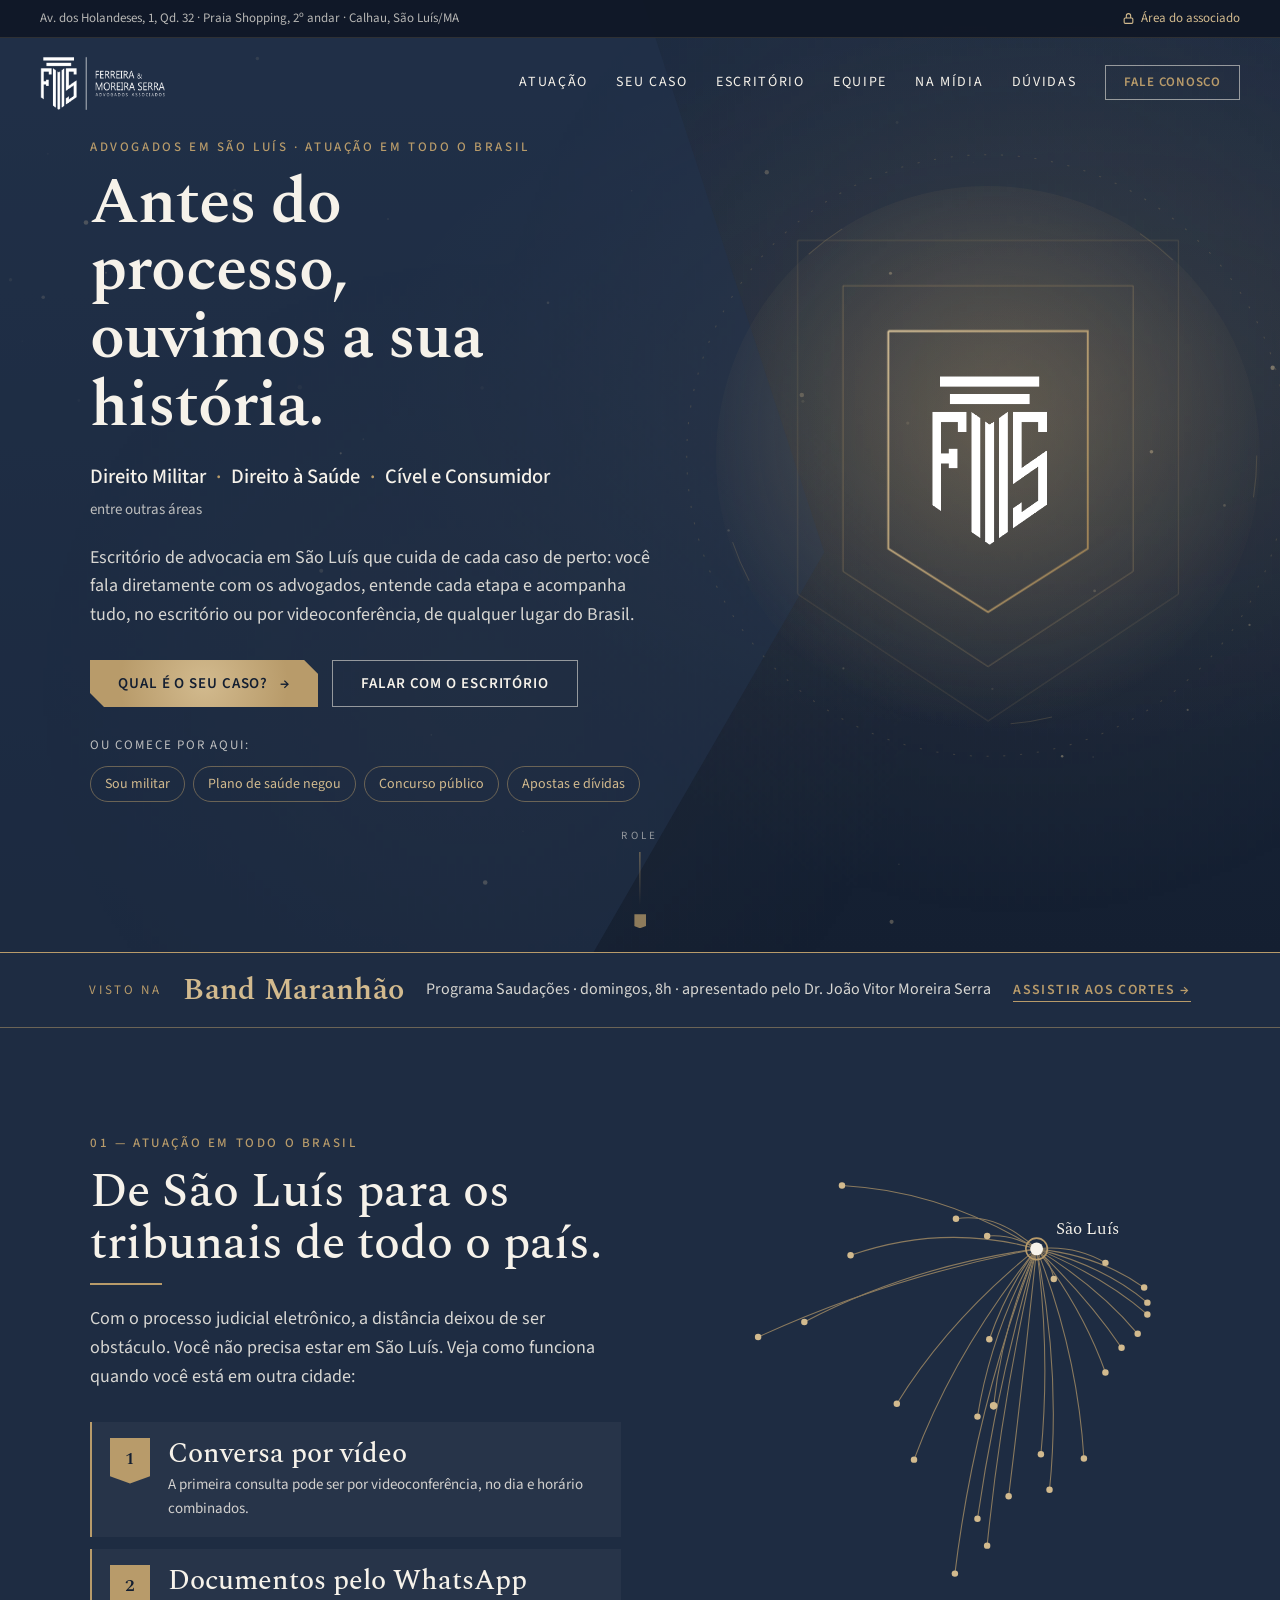
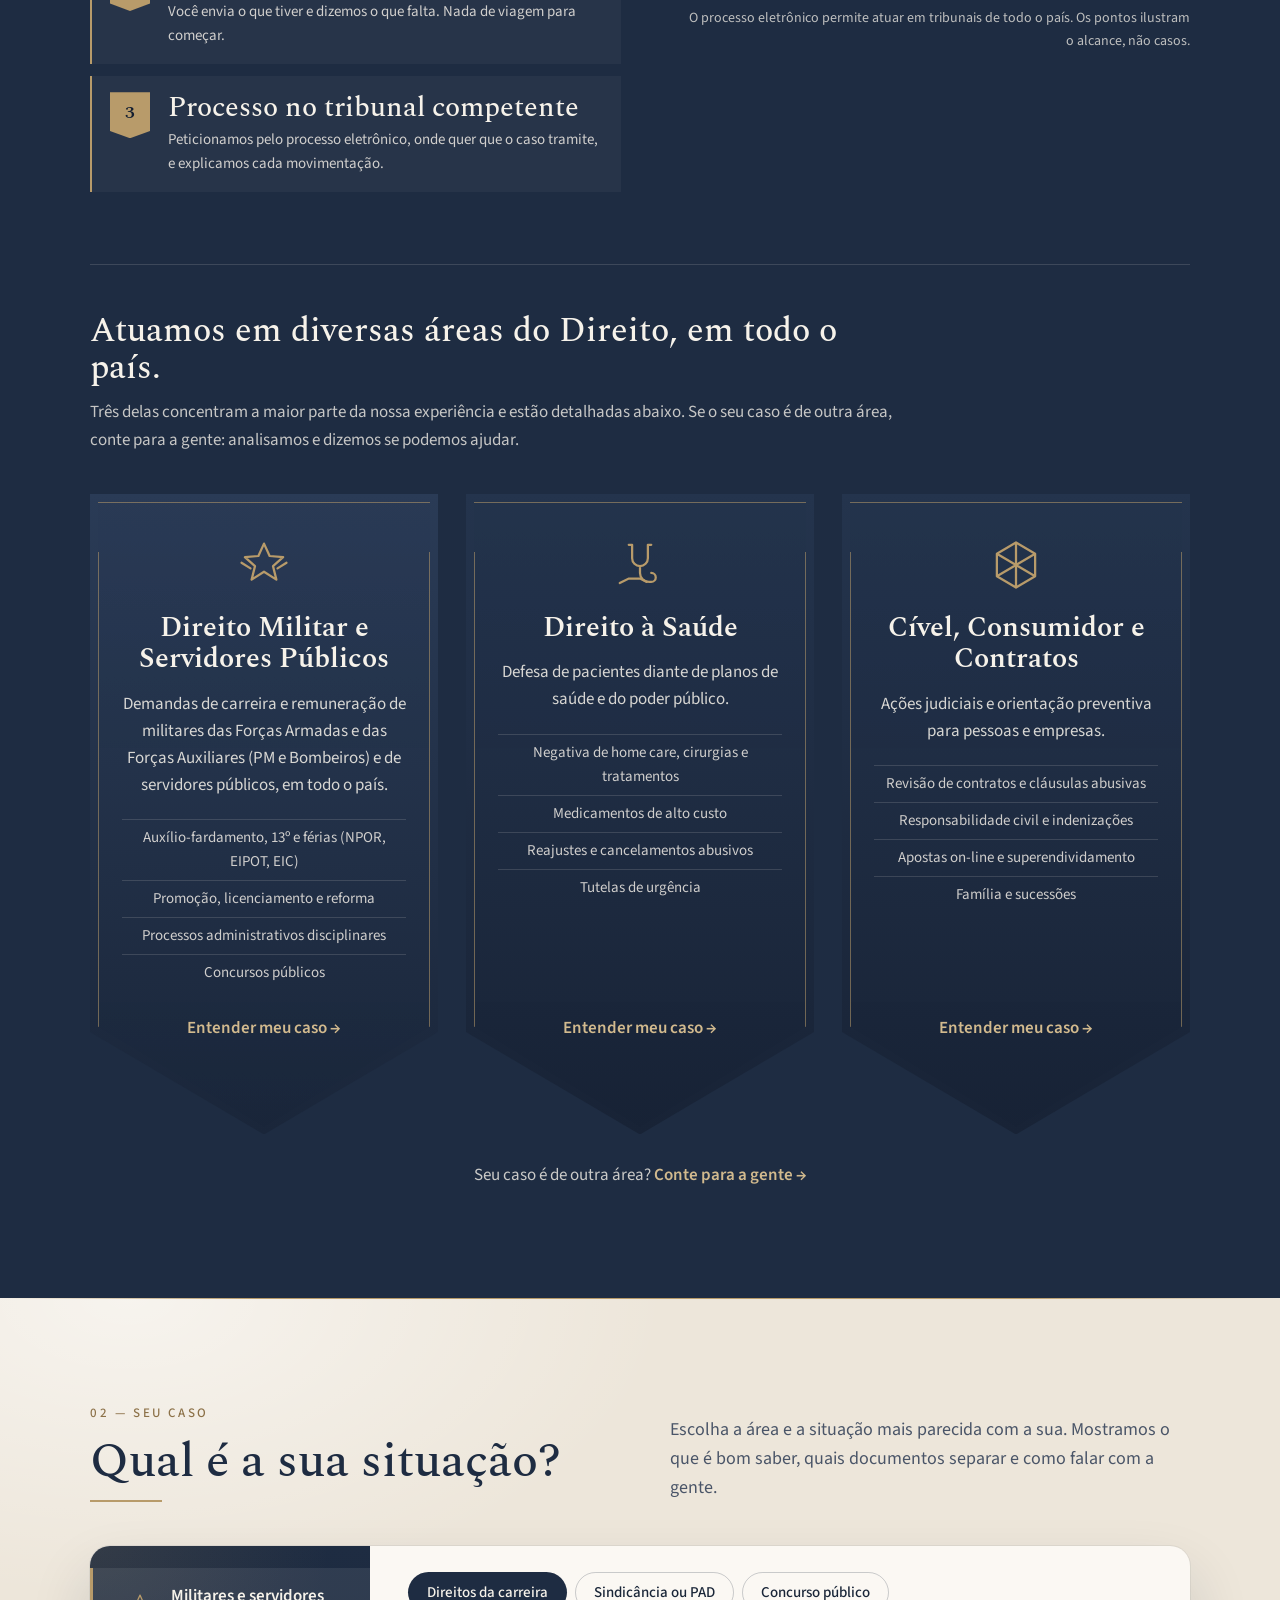
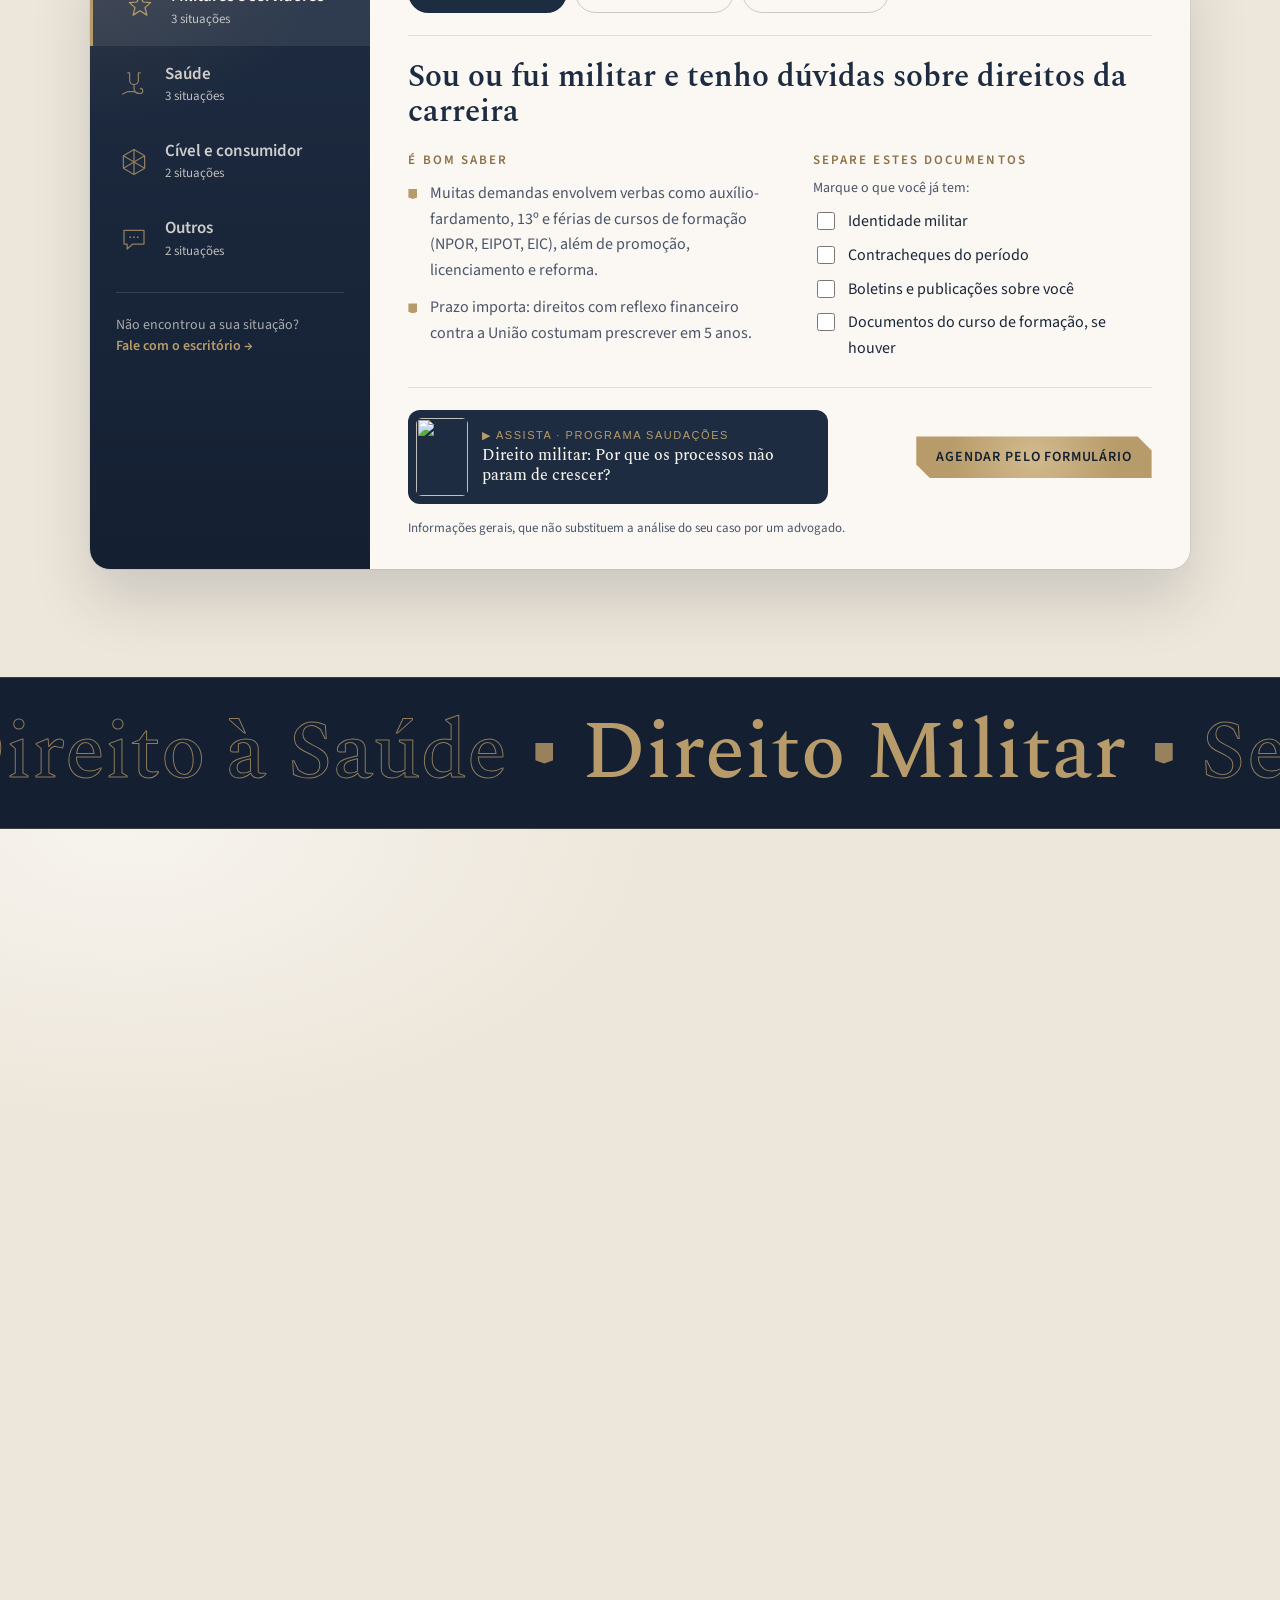
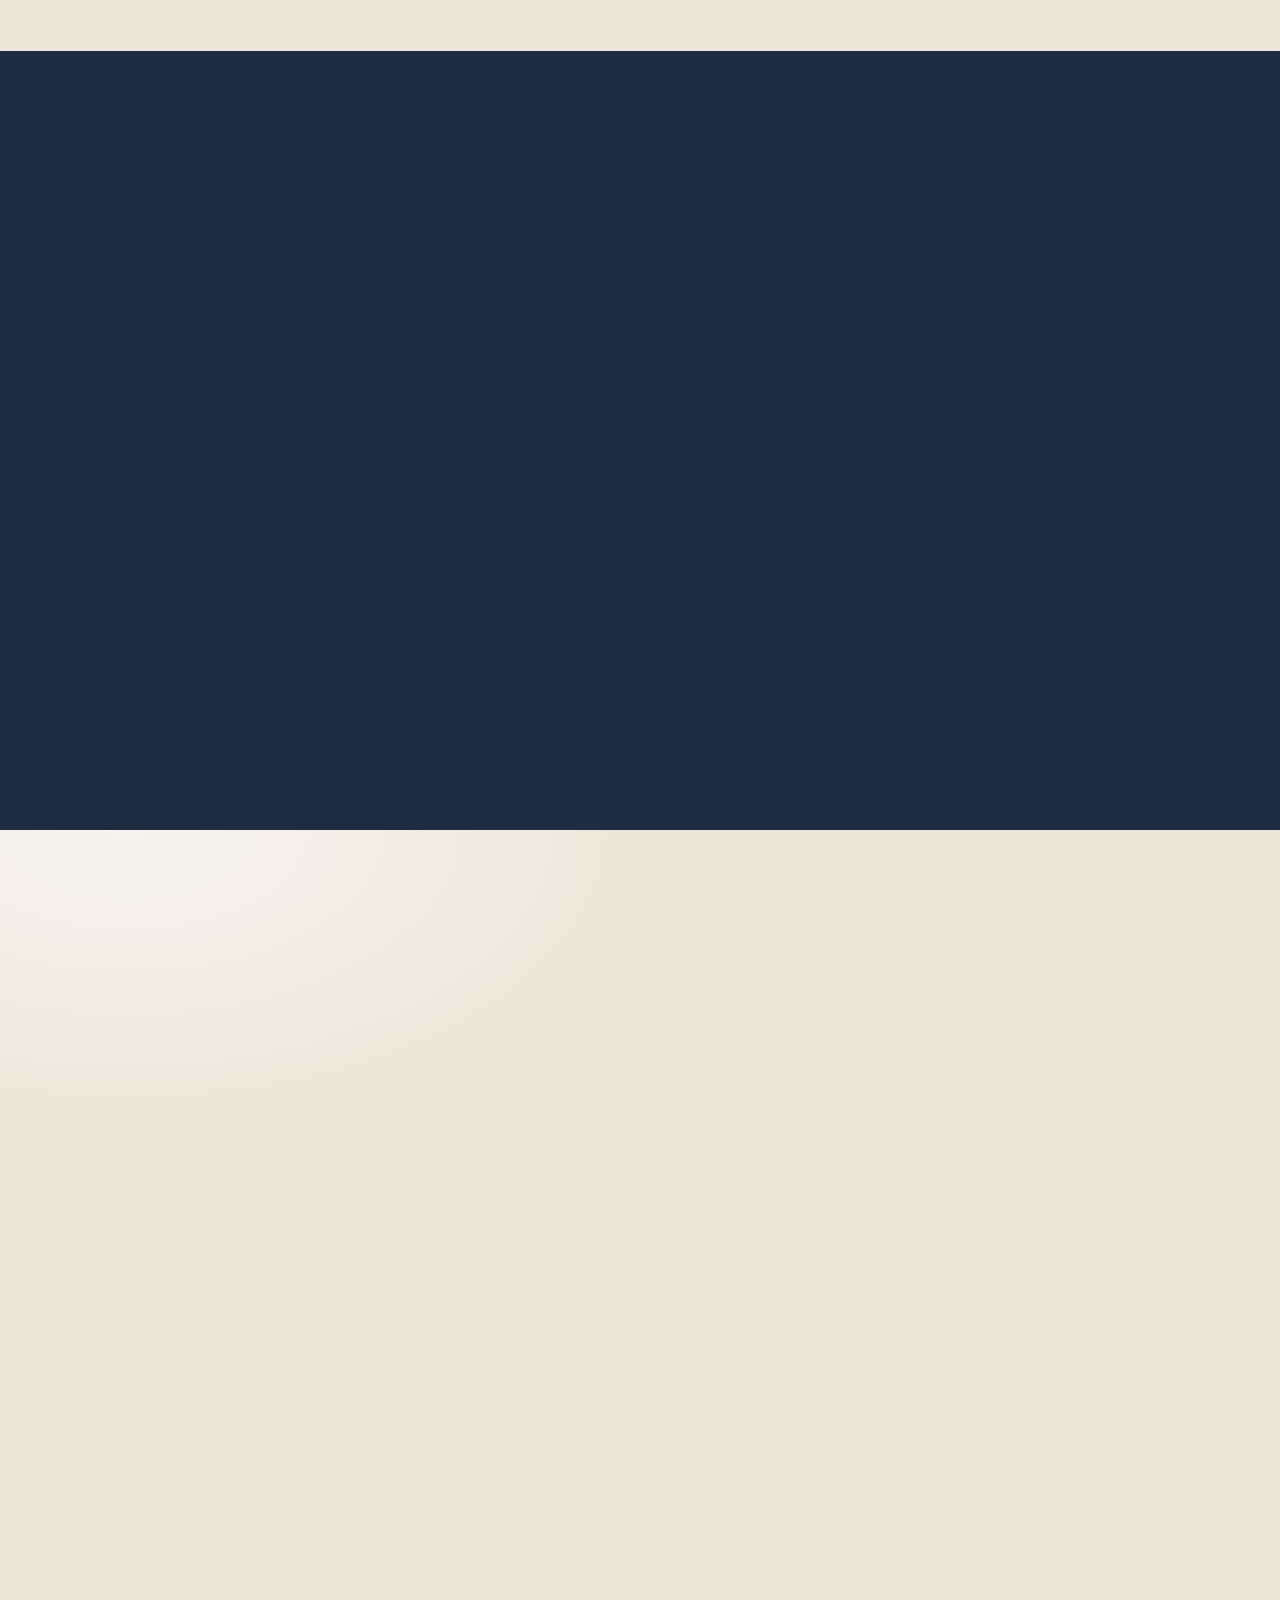
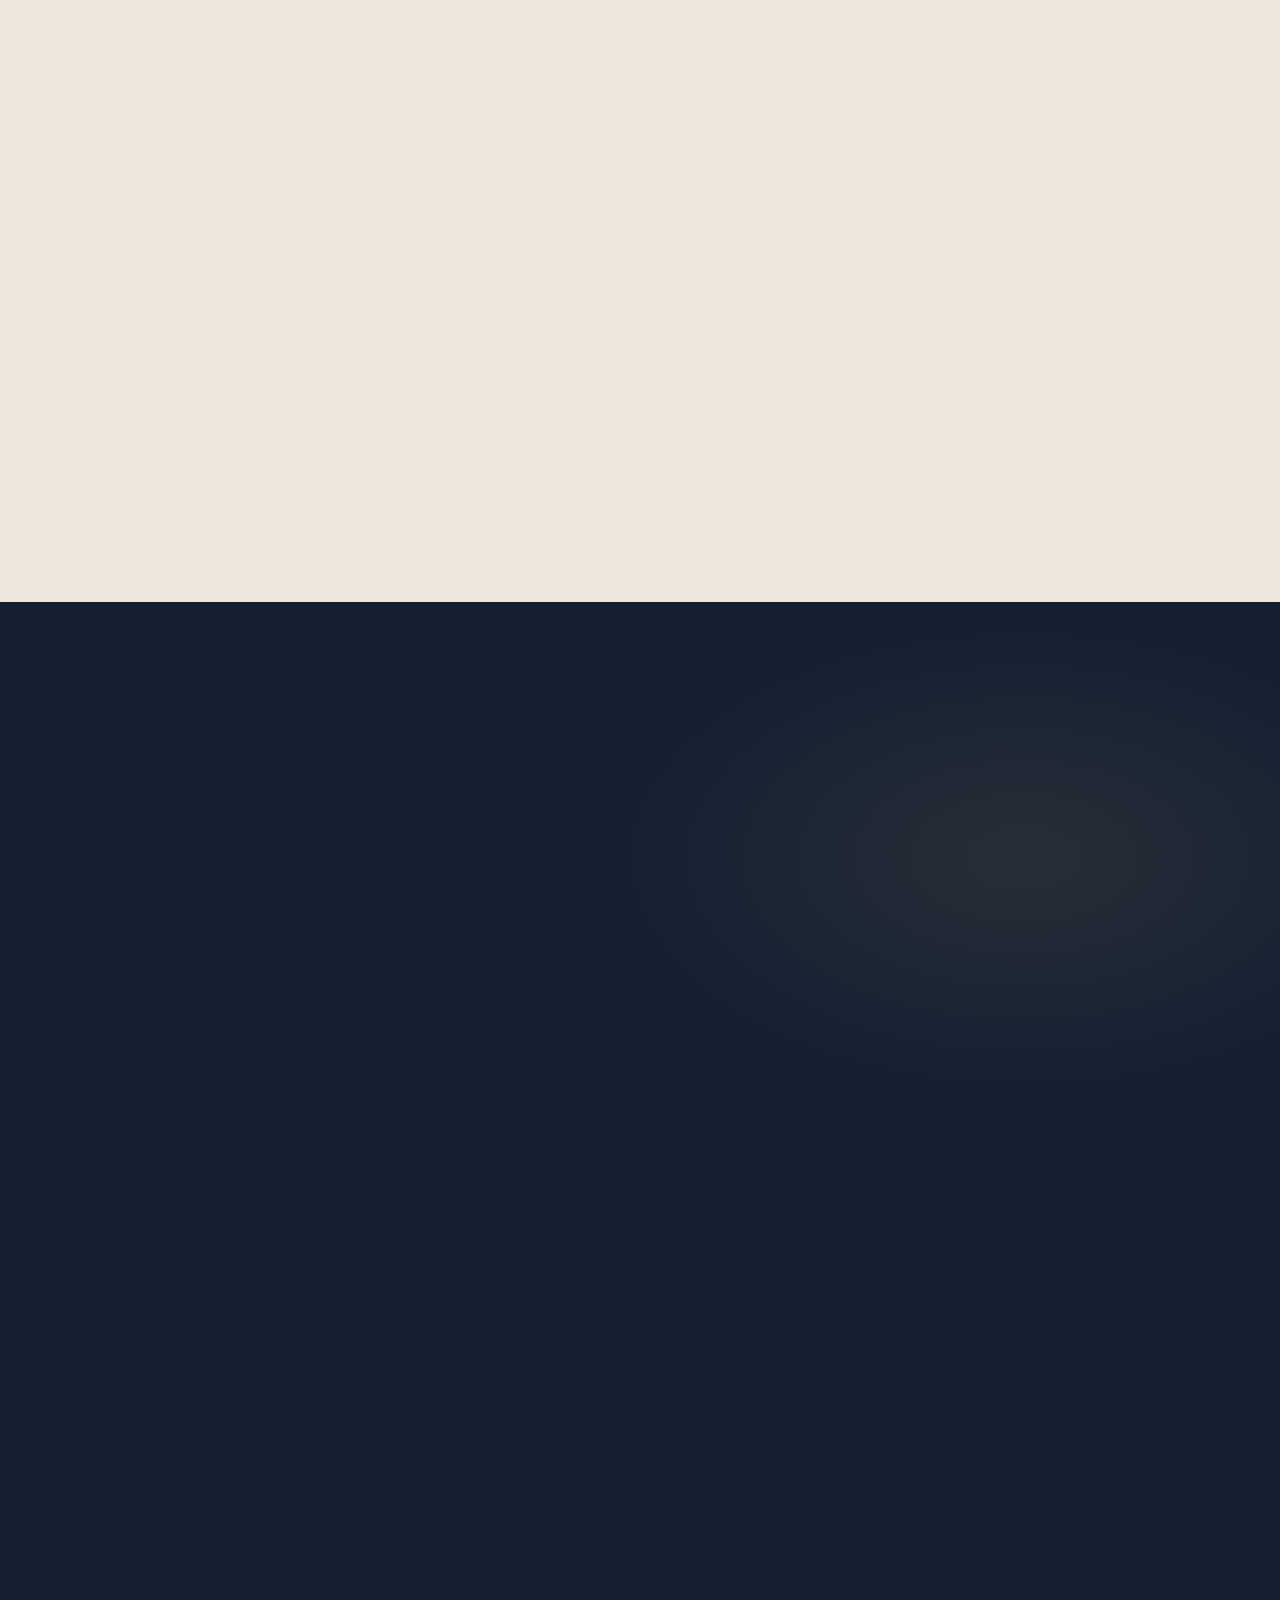
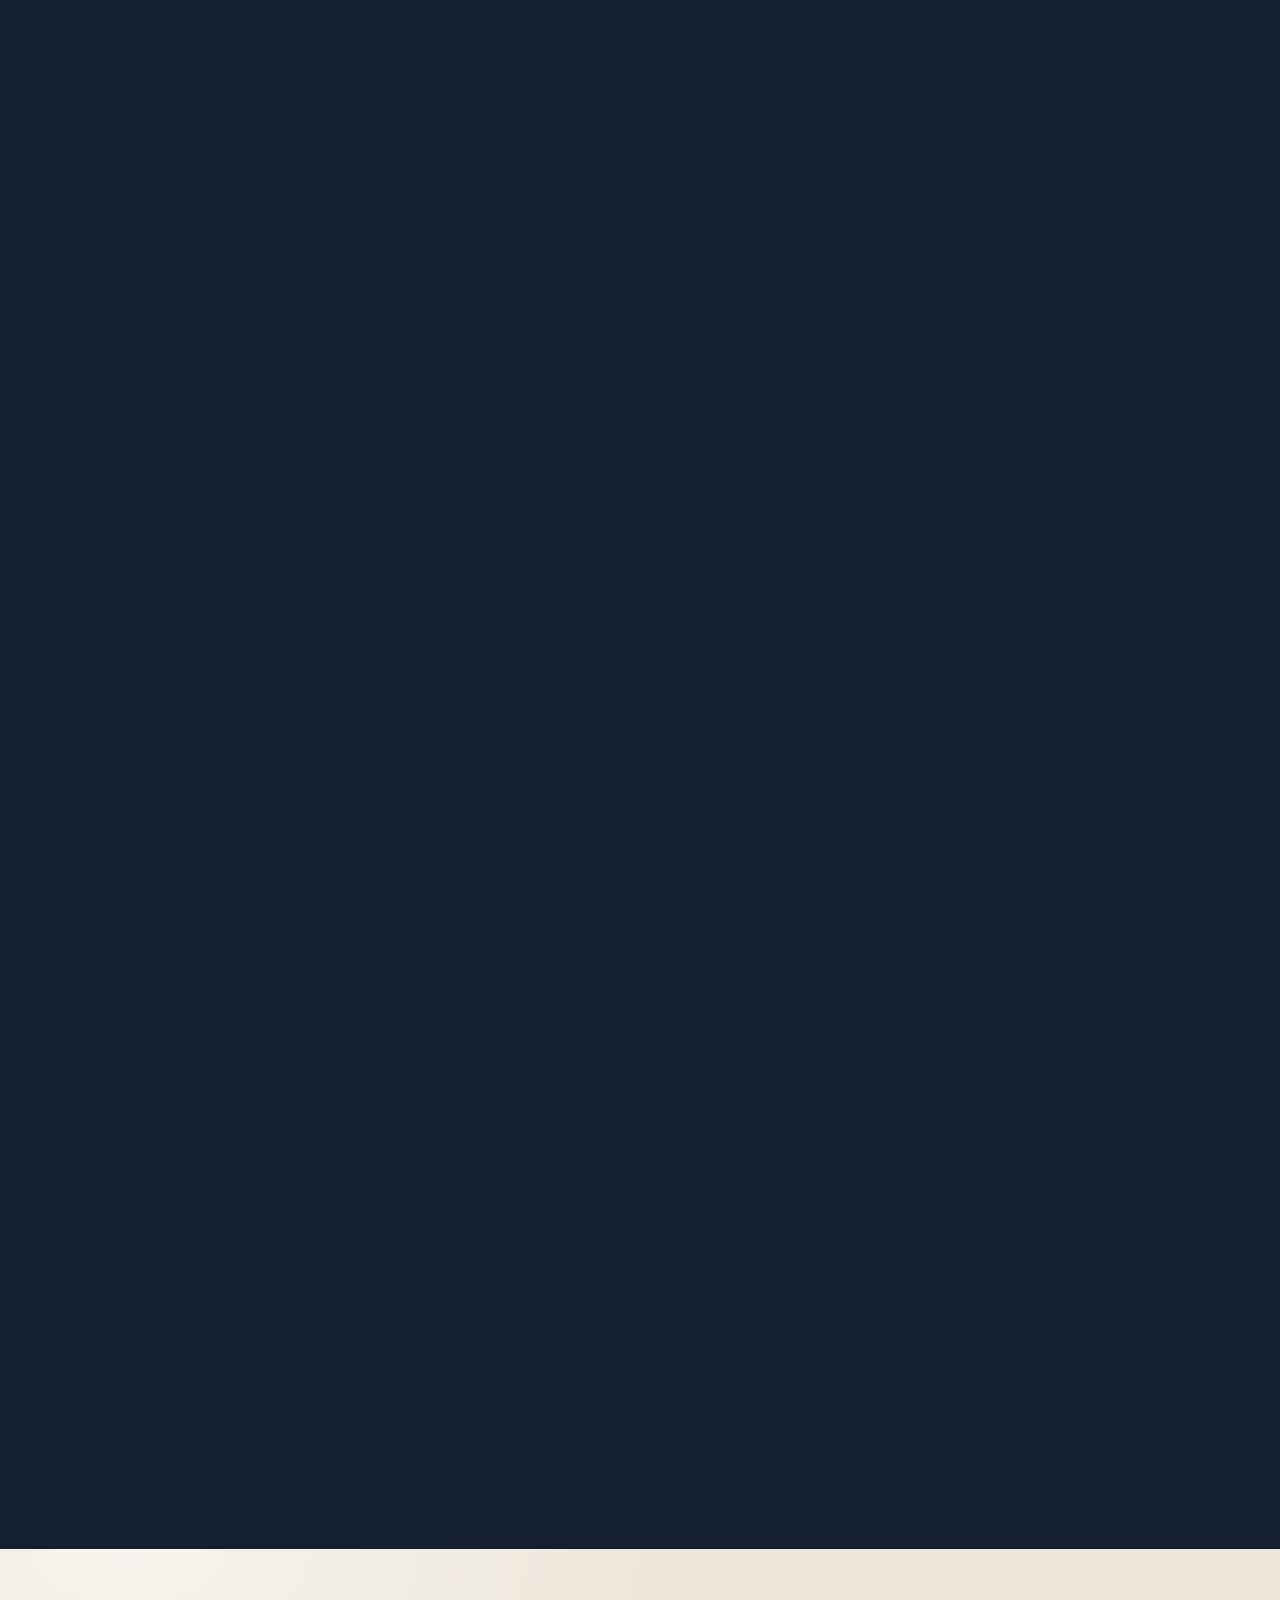
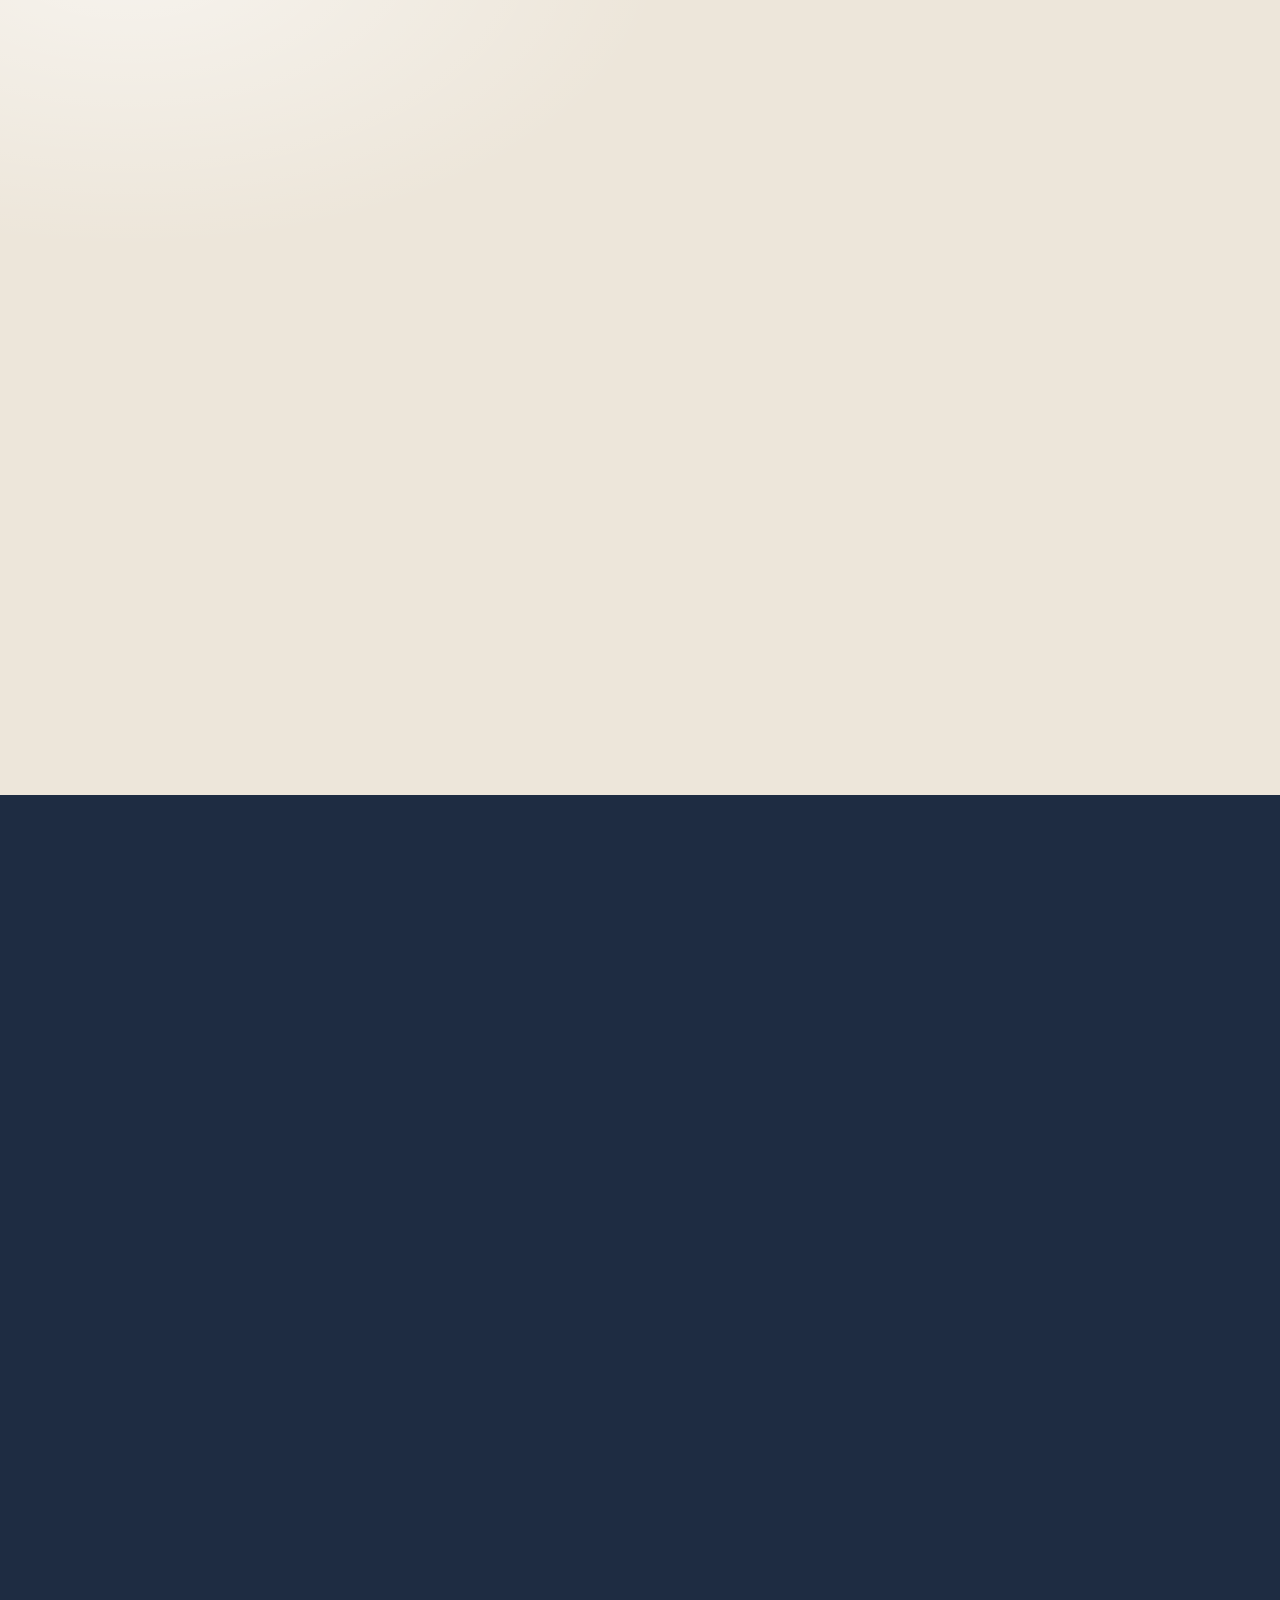
==== commit 2408d391: "Desempenho: abertura mais curta, animações só no compositor, partículas leves, content-visibility; c" ====
--- a/index.html
+++ b/index.html
@@ -21,7 +21,7 @@
   <link rel="preconnect" href="https://fonts.googleapis.com">
   <link rel="preconnect" href="https://fonts.gstatic.com" crossorigin>
   <link href="https://fonts.googleapis.com/css2?family=Source+Sans+3:wght@400;500;600&family=Spectral:ital,wght@0,400;0,500;0,600;1,400&display=swap" rel="stylesheet">
-  <link rel="stylesheet" href="assets/css/style.css?v=20261118g">
+  <link rel="stylesheet" href="assets/css/style.css?v=20261118h">
   <script type="application/ld+json">
   {
     "@context": "https://schema.org",
@@ -550,7 +550,7 @@
     <div class="rodape__topo">
       <img class="rodape__logo" src="assets/img/logo-fms.png" alt="Ferreira & Moreira Serra Advogados Associados" width="1522" height="657">
       <nav aria-label="Rodapé">
-        <a href="#brasil">Atuação</a><a href="#seu-caso">Seu caso</a><a href="#escritorio">O Escritório</a><a href="#equipe">Equipe</a><a href="#midia">Na Mídia</a><a href="#duvidas">Dúvidas</a><a href="#contato">Contato</a><a href="associados.html">Área do associado</a>
+        <a href="#brasil">Atuação</a><a href="#seu-caso">Seu caso</a><a href="#escritorio">O Escritório</a><a href="#equipe">Equipe</a><a href="#midia">Na Mídia</a><a href="#duvidas">Dúvidas</a><a href="#contato">Contato</a><a href="associados.html">Área do associado</a><a href="privacidade.html">Privacidade</a><a href="#" data-cookies-reabrir>Cookies</a>
       </nav>
     </div>
     <div class="rodape__cols">
@@ -592,12 +592,13 @@
   <svg viewBox="0 0 24 24"><path d="M12 2a10 10 0 0 0-8.6 15.1L2 22l5-1.3A10 10 0 1 0 12 2zm4.5 12.1c-.2-.1-1.5-.7-1.7-.8s-.4-.1-.6.1-.7.8-.8 1-.3.2-.5.1a6.7 6.7 0 0 1-3.3-2.9c-.3-.4.3-.4.7-1.3.1-.2 0-.3 0-.4l-.8-1.8c-.2-.5-.4-.4-.6-.4h-.5a1 1 0 0 0-.7.3 3 3 0 0 0-.9 2.2 5.2 5.2 0 0 0 1.1 2.7 11.8 11.8 0 0 0 4.5 4c1.7.7 2.3.8 3.2.6a2.7 2.7 0 0 0 1.8-1.3 2.2 2.2 0 0 0 .2-1.3c-.1-.1-.3-.2-.5-.3z"/></svg>
 </a>
 
-<script src="assets/js/contato.js?v=20261118g"></script>
-<script src="assets/js/videos.js?v=20261118g"></script>
-<script src="assets/js/curadoria.js?v=20261118g"></script>
-<script src="assets/js/triagem.js?v=20261118g"></script>
-<script src="assets/js/equipe.js?v=20261118g"></script>
-<script src="assets/js/main.js?v=20261118g"></script>
-<script src="assets/js/movimento.js?v=20261118g"></script>
+<script src="assets/js/contato.js?v=20261118h"></script>
+<script src="assets/js/metricas.js?v=20261118h"></script>
+<script src="assets/js/videos.js?v=20261118h"></script>
+<script src="assets/js/curadoria.js?v=20261118h"></script>
+<script src="assets/js/triagem.js?v=20261118h"></script>
+<script src="assets/js/equipe.js?v=20261118h"></script>
+<script src="assets/js/main.js?v=20261118h"></script>
+<script src="assets/js/movimento.js?v=20261118h"></script>
 </body>
 </html>
--- a/assets/css/style.css
+++ b/assets/css/style.css
@@ -1008,17 +1008,17 @@
   animation: entra-capa .9s cubic-bezier(.16,1,.3,1) both;
 }
 .anima .hero .sobretitulo { animation-delay: .05s; }
-.anima .hero__areas { animation-delay: .55s; }
-.anima .hero__lead { animation-delay: .7s; }
-.anima .hero__acoes { animation-delay: .85s; }
-.anima .atalhos__rot { animation-delay: 1s; }
-.anima .atalhos { animation-delay: 1.05s; }
+.anima .hero__areas { animation-delay: .3s; }
+.anima .hero__lead { animation-delay: .4s; }
+.anima .hero__acoes { animation-delay: .5s; }
+.anima .atalhos__rot { animation-delay: .6s; }
+.anima .atalhos { animation-delay: .65s; }
 @keyframes entra-capa { from { opacity: 0; transform: translateY(18px); } to { opacity: 1; transform: none; } }
-.anima .hero__monograma { animation: corte-luz 1.3s 1.05s cubic-bezier(.16,1,.3,1) both; }
+.anima .hero__monograma { animation: corte-luz 1s .7s cubic-bezier(.16,1,.3,1) both; }
 @keyframes corte-luz {
-  0%   { clip-path: inset(0 100% 0 0); filter: brightness(2.2) drop-shadow(0 0 24px rgba(217,195,154,.9)); }
-  60%  { clip-path: inset(0 0 0 0); }
-  100% { clip-path: inset(0 0 0 0); filter: brightness(1) drop-shadow(0 0 0 rgba(217,195,154,0)); }
+  0%   { clip-path: inset(0 100% 0 0); opacity: .2; }
+  60%  { clip-path: inset(0 0 0 0); opacity: 1; }
+  100% { clip-path: inset(0 0 0 0); opacity: 1; }
 }
 /* A capa "sela" ao rolar: texto sobe e some, escudo recua (--hp = progresso 0..1, vem do JS) */
 .hero { --hp: 0; }
@@ -1046,25 +1046,25 @@
 }
 
 /* --- Entrada em lista (pilares, passos, membros, episódios, FAQ): máscara que sobe, escalonamento curto --- */
-.anima [data-lista] > * { opacity: 0; transform: translateY(22px); clip-path: inset(0 0 30% 0); transition: opacity .7s cubic-bezier(.16,1,.3,1), transform .7s cubic-bezier(.16,1,.3,1), clip-path .7s cubic-bezier(.16,1,.3,1); transition-delay: calc(var(--i, 0) * 90ms); }
-.anima [data-lista].ligado > * { opacity: 1; transform: none; clip-path: inset(0 0 0 0); }
+.anima [data-lista] > * { opacity: 0; transform: translateY(22px); transition: opacity .6s cubic-bezier(.16,1,.3,1), transform .6s cubic-bezier(.16,1,.3,1); transition-delay: calc(var(--i, 0) * 70ms); }
+.anima [data-lista].ligado > * { opacity: 1; transform: none; }
 .anima .passos li.revela { opacity: 1; transform: none; }
 
 /* --- Triagem: a troca de caso é um corte (máscara + foco), não um fade --- */
 .anima .caso__box { animation: corte-caso .55s cubic-bezier(.16,1,.3,1); }
-@keyframes corte-caso { from { opacity: 0; clip-path: inset(0 0 100% 0); filter: blur(4px); transform: translateY(6px); } to { opacity: 1; clip-path: inset(0 0 0 0); filter: blur(0); transform: none; } }
+@keyframes corte-caso { from { opacity: 0; transform: translateY(10px); } to { opacity: 1; transform: none; } }
 .caso__chips, .filtros { position: relative; }
-.pilula { position: absolute; left: 0; top: 0; z-index: 0; border-radius: 999px; background: var(--marinho); pointer-events: none; opacity: 0; transition: transform .45s cubic-bezier(.16,1,.3,1), width .45s cubic-bezier(.16,1,.3,1), height .45s, opacity .25s; }
+.pilula { position: absolute; left: 0; top: 0; z-index: 0; border-radius: 999px; background: var(--marinho); pointer-events: none; opacity: 0; transition: transform .45s cubic-bezier(.16,1,.3,1), opacity .25s; }
 .filtros .pilula { background: var(--latao); }
 .pilula.pronta { opacity: 1; }
 .caso__chip, .filtros button { position: relative; z-index: 1; transition: color .25s, border-color .25s, background .25s; }
 .anima .caso__chip[aria-pressed="true"], .anima .filtros button[aria-selected="true"] { background: transparent; border-color: transparent; }
-.anima .caso__aba { transition: background .3s, color .3s, border-color .3s, padding-left .3s cubic-bezier(.16,1,.3,1); }
-.anima .caso__aba[aria-selected="true"] { padding-left: 32px; }
+.anima .caso__aba > * { transition: transform .3s cubic-bezier(.16,1,.3,1); }
+.anima .caso__aba[aria-selected="true"] > * { transform: translateX(6px); }
 
 /* --- Menu: sublinhado que desliza entre os links --- */
 @media (min-width: 861px) { .nav { position: relative; } }
-.nav__ind { position: absolute; left: 0; top: 0; height: 1px; background: var(--latao); opacity: 0; transition: transform .45s cubic-bezier(.16,1,.3,1), width .45s cubic-bezier(.16,1,.3,1), opacity .3s; pointer-events: none; }
+.nav__ind { position: absolute; left: 0; top: 0; height: 1px; background: var(--latao); opacity: 0; transition: transform .45s cubic-bezier(.16,1,.3,1), opacity .3s; pointer-events: none; }
 .nav__ind.pronta { opacity: 1; }
 .anima .nav a.ativo { border-color: transparent; }
 
@@ -1076,7 +1076,7 @@
 
 /* --- Cursor de latão (só com mouse) --- */
 .cursor { position: fixed; left: 0; top: 0; z-index: 90; width: 10px; height: 10px; margin: -5px 0 0 -5px; border-radius: 50%; background: var(--latao); pointer-events: none; opacity: 0; transition: width .3s cubic-bezier(.16,1,.3,1), height .3s cubic-bezier(.16,1,.3,1), margin .3s cubic-bezier(.16,1,.3,1), opacity .3s, background .3s; }
-.cursor.visivel { opacity: .9; }
+.cursor.visivel { opacity: .75; }
 .cursor.sobre { width: 44px; height: 44px; margin: -22px 0 0 -22px; background: transparent; border: 1px solid var(--latao); }
 @media (hover: none), (prefers-reduced-motion: reduce) { .cursor { display: none; } }
 
@@ -1089,7 +1089,7 @@
 /* --- TV: o destaque entra como uma tela que liga --- */
 .anima .tv__tela { animation: liga-tv 1.1s cubic-bezier(.16,1,.3,1) both paused; }
 .anima .tv__tela.ligado { animation-play-state: running; }
-@keyframes liga-tv { 0% { clip-path: inset(50% 0 50% 0); filter: brightness(3); } 45% { clip-path: inset(0 0 0 0); } 100% { clip-path: inset(0 0 0 0); filter: brightness(1); } }
+@keyframes liga-tv { 0% { transform: scaleY(.02); opacity: .4; } 45% { transform: scaleY(1); opacity: 1; } 100% { transform: none; opacity: 1; } }
 
 /* --- Dúvidas: resposta abre com altura animada (navegadores com ::details-content) --- */
 @supports selector(::details-content) {
@@ -1125,17 +1125,17 @@
 .abertura__escudo path { stroke-dasharray: 1; stroke-dashoffset: 1; }
 .abertura__marca { position: absolute; width: min(12vw, 78px); aspect-ratio: 445 / 657; overflow: hidden; opacity: 0; }
 .abertura__marca img { width: 342%; max-width: none; filter: brightness(0) invert(1); }
-.abertura__linha { position: absolute; left: 50%; bottom: 14%; width: 0; height: 1px; background: var(--latao); transform: translateX(-50%); }
+.abertura__linha { position: absolute; left: 50%; bottom: 14%; width: min(50vw, 320px); height: 1px; background: var(--latao); transform: translateX(-50%) scaleX(0); }
 .calmo .abertura, .abertura.feita { display: none; }
-.anima .abertura path { animation: desenha 1.1s cubic-bezier(.6,0,.2,1) forwards; }
-.anima .abertura path:nth-child(2) { animation-delay: .15s; }
-.anima .abertura path:nth-child(3) { animation-delay: .3s; }
-.anima .abertura__marca { animation: surge .7s .9s cubic-bezier(.16,1,.3,1) both; }
-.anima .abertura__linha { animation: linha-cresce .9s .5s cubic-bezier(.16,1,.3,1) both; }
-@keyframes linha-cresce { to { width: min(50vw, 320px); } }
-.anima .abertura.sai { animation: cortina .8s cubic-bezier(.76,0,.24,1) forwards; }
+.anima .abertura path { animation: desenha .7s cubic-bezier(.6,0,.2,1) forwards; }
+.anima .abertura path:nth-child(2) { animation-delay: .1s; }
+.anima .abertura path:nth-child(3) { animation-delay: .2s; }
+.anima .abertura__marca { animation: surge .5s .55s cubic-bezier(.16,1,.3,1) both; }
+.anima .abertura__linha { animation: linha-cresce .7s .3s cubic-bezier(.16,1,.3,1) both; }
+@keyframes linha-cresce { to { transform: translateX(-50%) scaleX(1); } }
+.anima .abertura.sai { animation: cortina .6s cubic-bezier(.76,0,.24,1) forwards; }
 .anima .abertura.sai .abertura__escudo, .anima .abertura.sai .abertura__marca, .anima .abertura.sai .abertura__linha { animation: some .3s ease forwards; }
-@keyframes cortina { to { clip-path: inset(0 0 100% 0); } }
+@keyframes cortina { to { transform: translateY(-100%); } }
 @keyframes some { to { opacity: 0; transform: translateY(-16px); } }
 /* a capa só começa a sequência quando a cortina sobe */
 .anima.abrindo .hero .sobretitulo, .anima.abrindo .hero__areas, .anima.abrindo .hero__lead, .anima.abrindo .hero__acoes, .anima.abrindo .atalhos__rot, .anima.abrindo .atalhos,
@@ -1151,7 +1151,7 @@
 @keyframes gira-inv { to { transform: rotate(-360deg); } }
 
 /* --- Profundidade: fundos andam mais devagar que o conteúdo (--sy = deslocamento em px, do JS) --- */
-.anima .hero__canvas { transform: translateY(calc(var(--hp, 0) * 120px)); }
+.anima .hero__canvas { transform: translateY(calc(var(--hp, 0) * 120px)); will-change: transform; }
 .anima .secao--escura, .anima .secao--marinho { background-attachment: scroll; }
 .anima .brasil__mapa { transform: translateY(calc(var(--par, 0) * -1px)); transition: transform .1s linear; }
 .anima .letreiro__trilho { will-change: transform; }
@@ -1170,8 +1170,6 @@
 @supports (animation-timeline: view()) {
   .anima .secao > .cont { animation: entra-secao linear both; animation-timeline: view(); animation-range: entry 0% entry 38%; }
   @keyframes entra-secao { from { opacity: .25; transform: translateY(40px) scale(.985); } to { opacity: 1; transform: none; } }
-  .anima .secao--areia { animation: abre-areia linear both; animation-timeline: view(); animation-range: entry 0% entry 30%; }
-  @keyframes abre-areia { from { clip-path: inset(0 5% 0 5% round 28px 28px 0 0); } to { clip-path: inset(0 0 0 0 round 0); } }
 }
 
 /* --- Como funciona: cartões inclinam ao passar o ponteiro --- */
@@ -1207,3 +1205,28 @@
 @media (prefers-reduced-motion: reduce) {
   .hero__anel, .mapa__sinal { display: none; }
 }
+
+/* ---------- Métricas: aviso de cookies (LGPD) e página de texto legal ---------- */
+.cookies { position: fixed; left: 50%; bottom: 18px; z-index: 95; transform: translate(-50%, 24px); opacity: 0; width: min(720px, calc(100% - 32px)); display: flex; gap: 16px; align-items: center; flex-wrap: wrap; padding: 14px 18px; background: var(--areia); color: var(--tinta); border-radius: 14px; box-shadow: 0 20px 50px rgba(0,0,0,.35); transition: transform .4s cubic-bezier(.16,1,.3,1), opacity .4s; }
+.cookies--visivel { transform: translate(-50%, 0); opacity: 1; }
+.cookies p { flex: 1 1 320px; font-size: 14px; line-height: 1.45; }
+.cookies a { color: var(--marinho); font-weight: 600; }
+.cookies__acoes { display: flex; gap: 8px; }
+.cookies .btn--contorno { color: var(--marinho); border-color: rgba(30,44,66,.4); }
+.cookies .btn--contorno:hover { background: var(--marinho); color: var(--branco); }
+.texto-legal { padding: 140px 0 80px; background: var(--areia); color: var(--tinta); }
+.texto-legal .cont { max-width: 760px; }
+.texto-legal h1 { font-size: clamp(32px, 4vw, 48px); color: var(--marinho); margin-bottom: 6px; }
+.texto-legal h2 { font-size: 24px; color: var(--marinho); margin: 36px 0 10px; }
+.texto-legal p, .texto-legal li { color: var(--tinta-suave); font-size: 17px; }
+.texto-legal p + p { margin-top: 12px; }
+.texto-legal ul { padding-left: 20px; display: grid; gap: 10px; }
+.texto-legal a { color: var(--marinho); font-weight: 600; }
+.texto-legal__data { font-size: 14px !important; letter-spacing: .08em; text-transform: uppercase; color: #8C7148 !important; }
+.texto-legal__nota { margin-top: 40px; font-size: 14px !important; }
+.pagina-texto .topo { background: rgba(20,31,49,.94); }
+.rodape__legal a { color: inherit; }
+
+/* Desempenho: seções fora da tela não são pintadas até chegarem perto */
+.secao, .rodape { content-visibility: auto; contain-intrinsic-size: auto 900px; }
+.hero, #seu-caso { content-visibility: visible; }
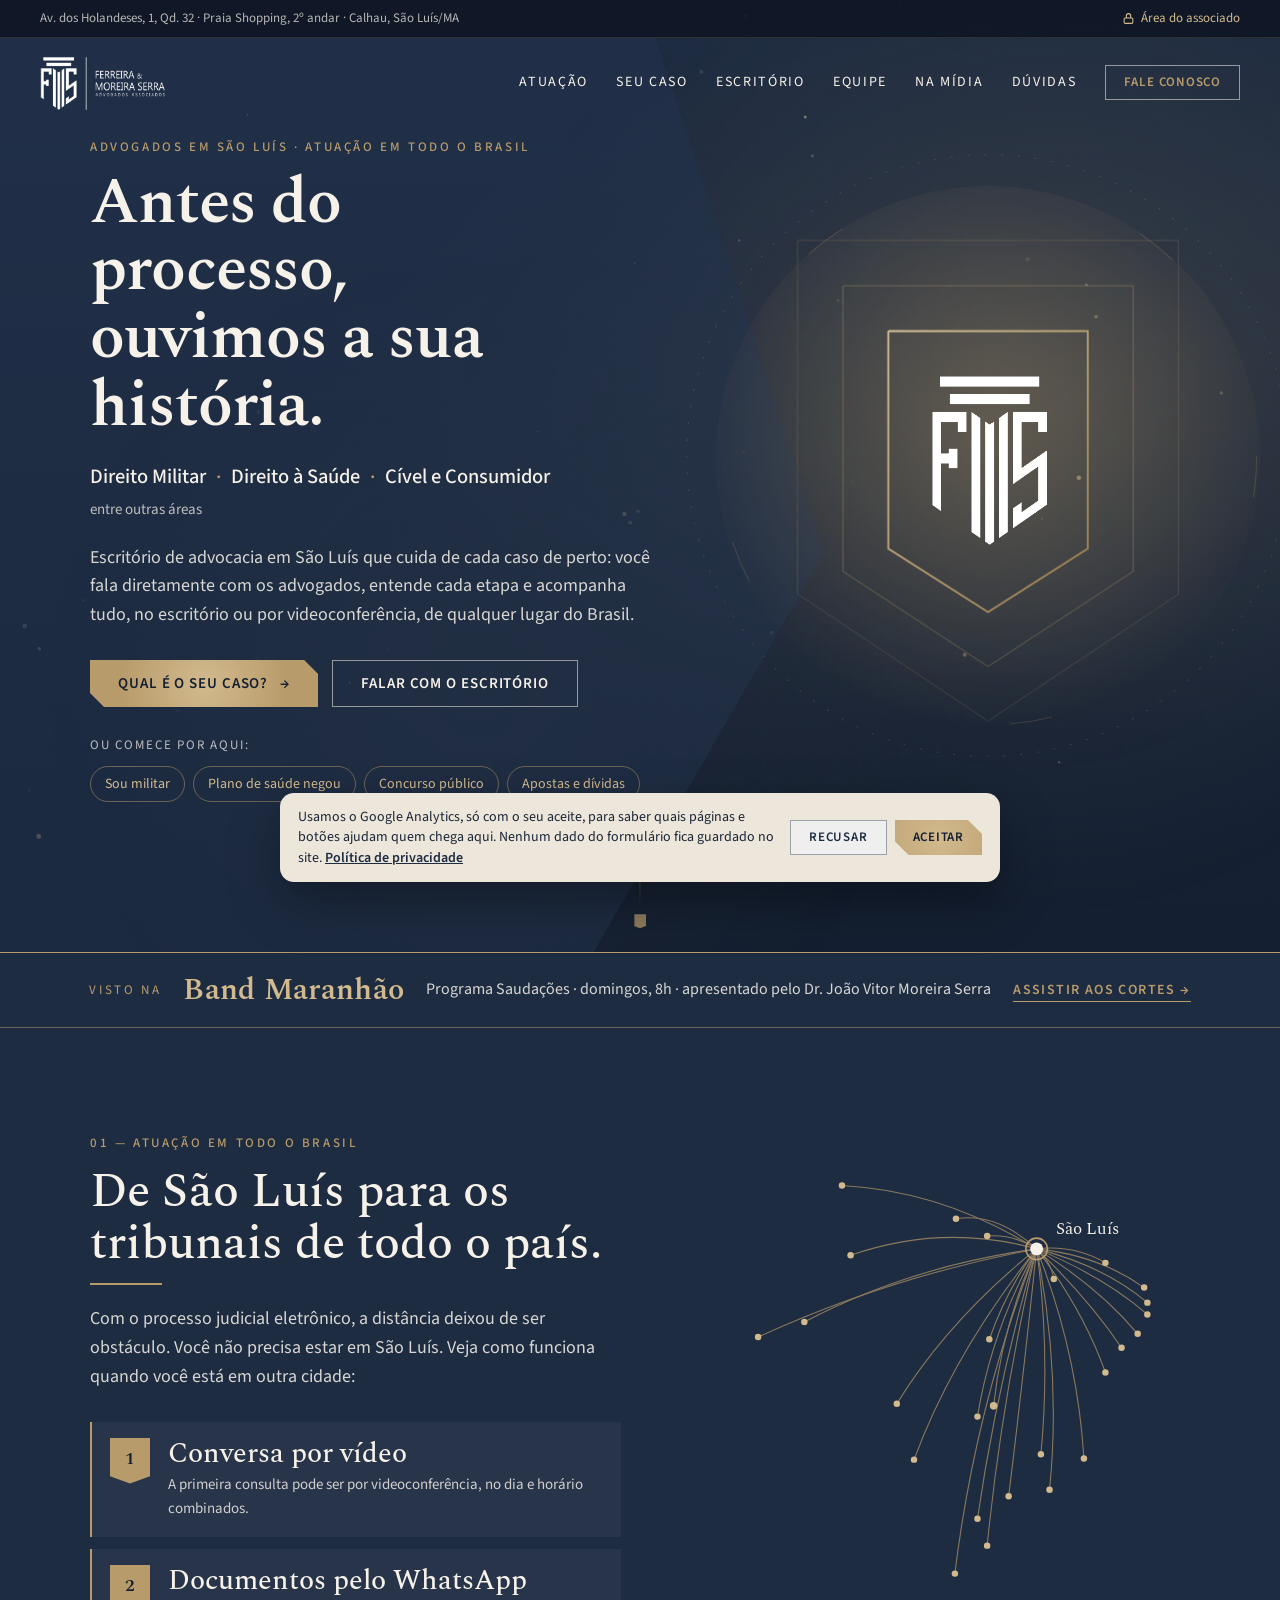
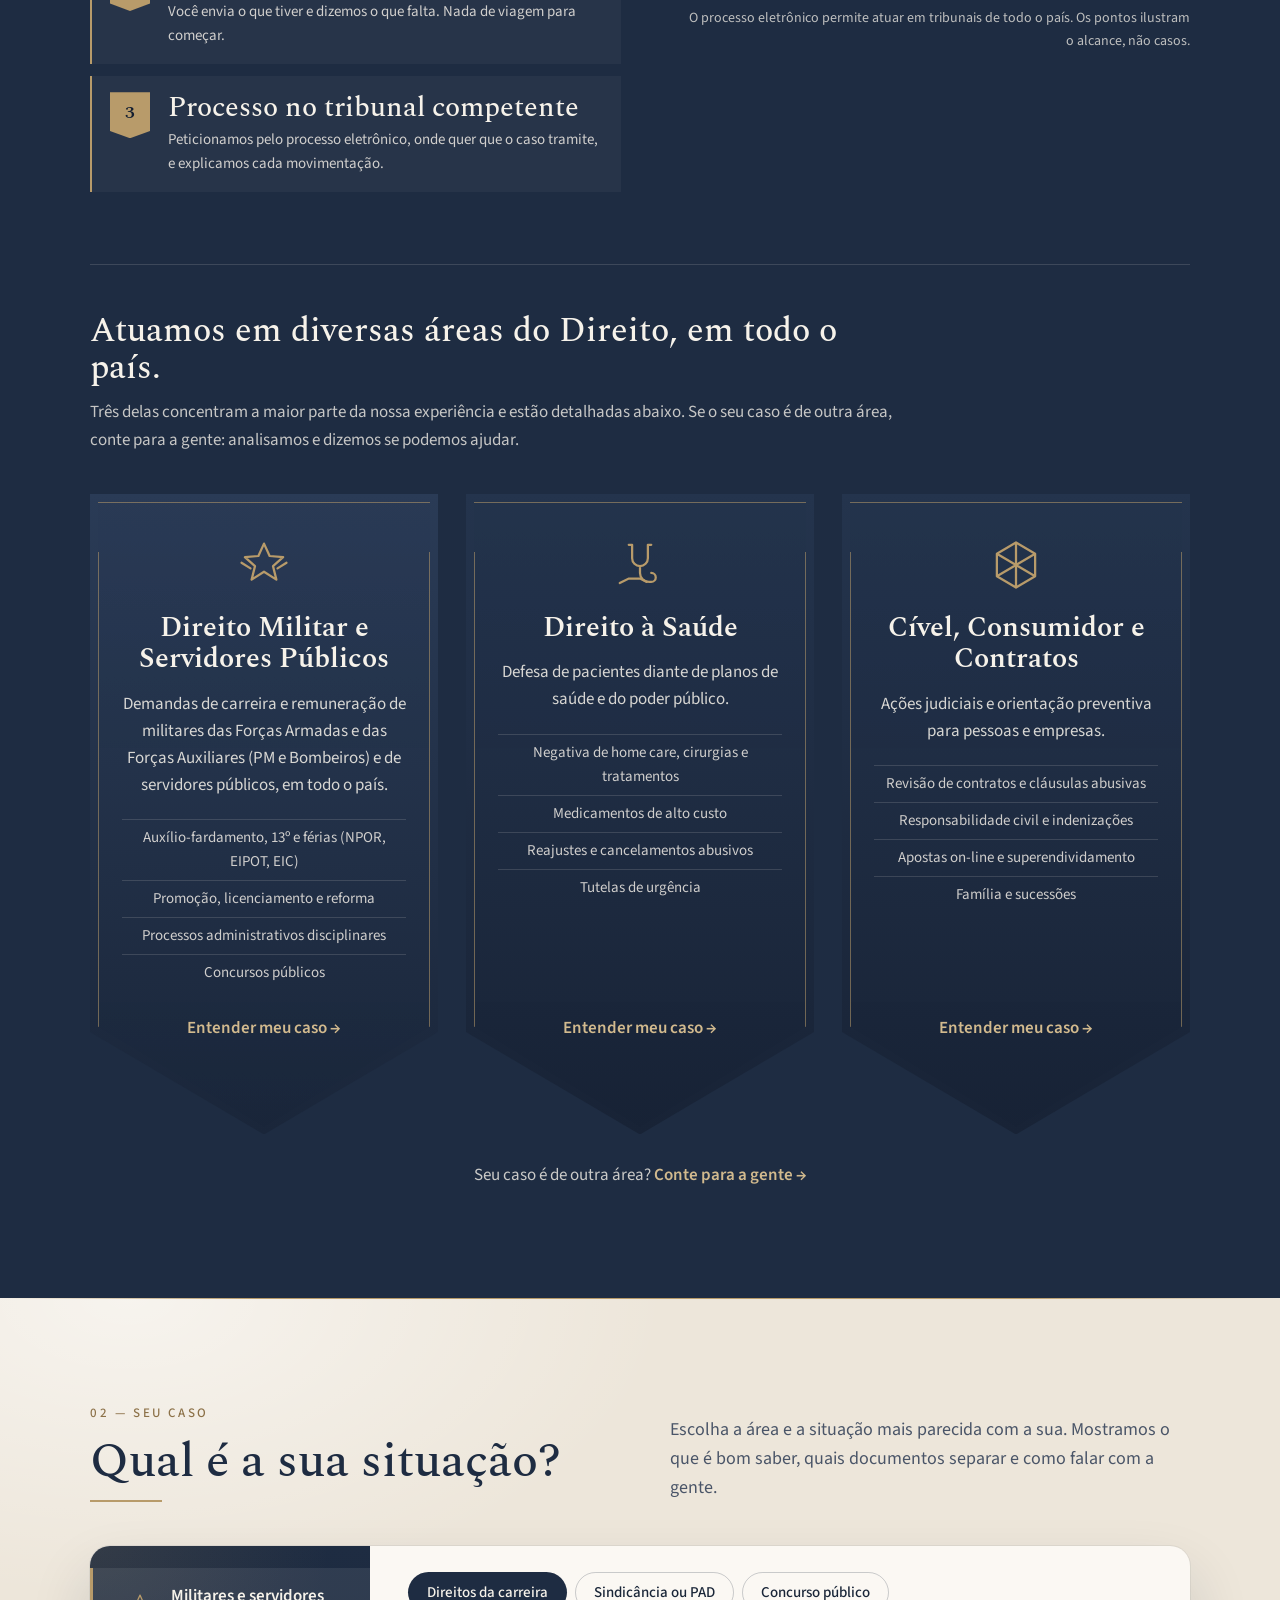
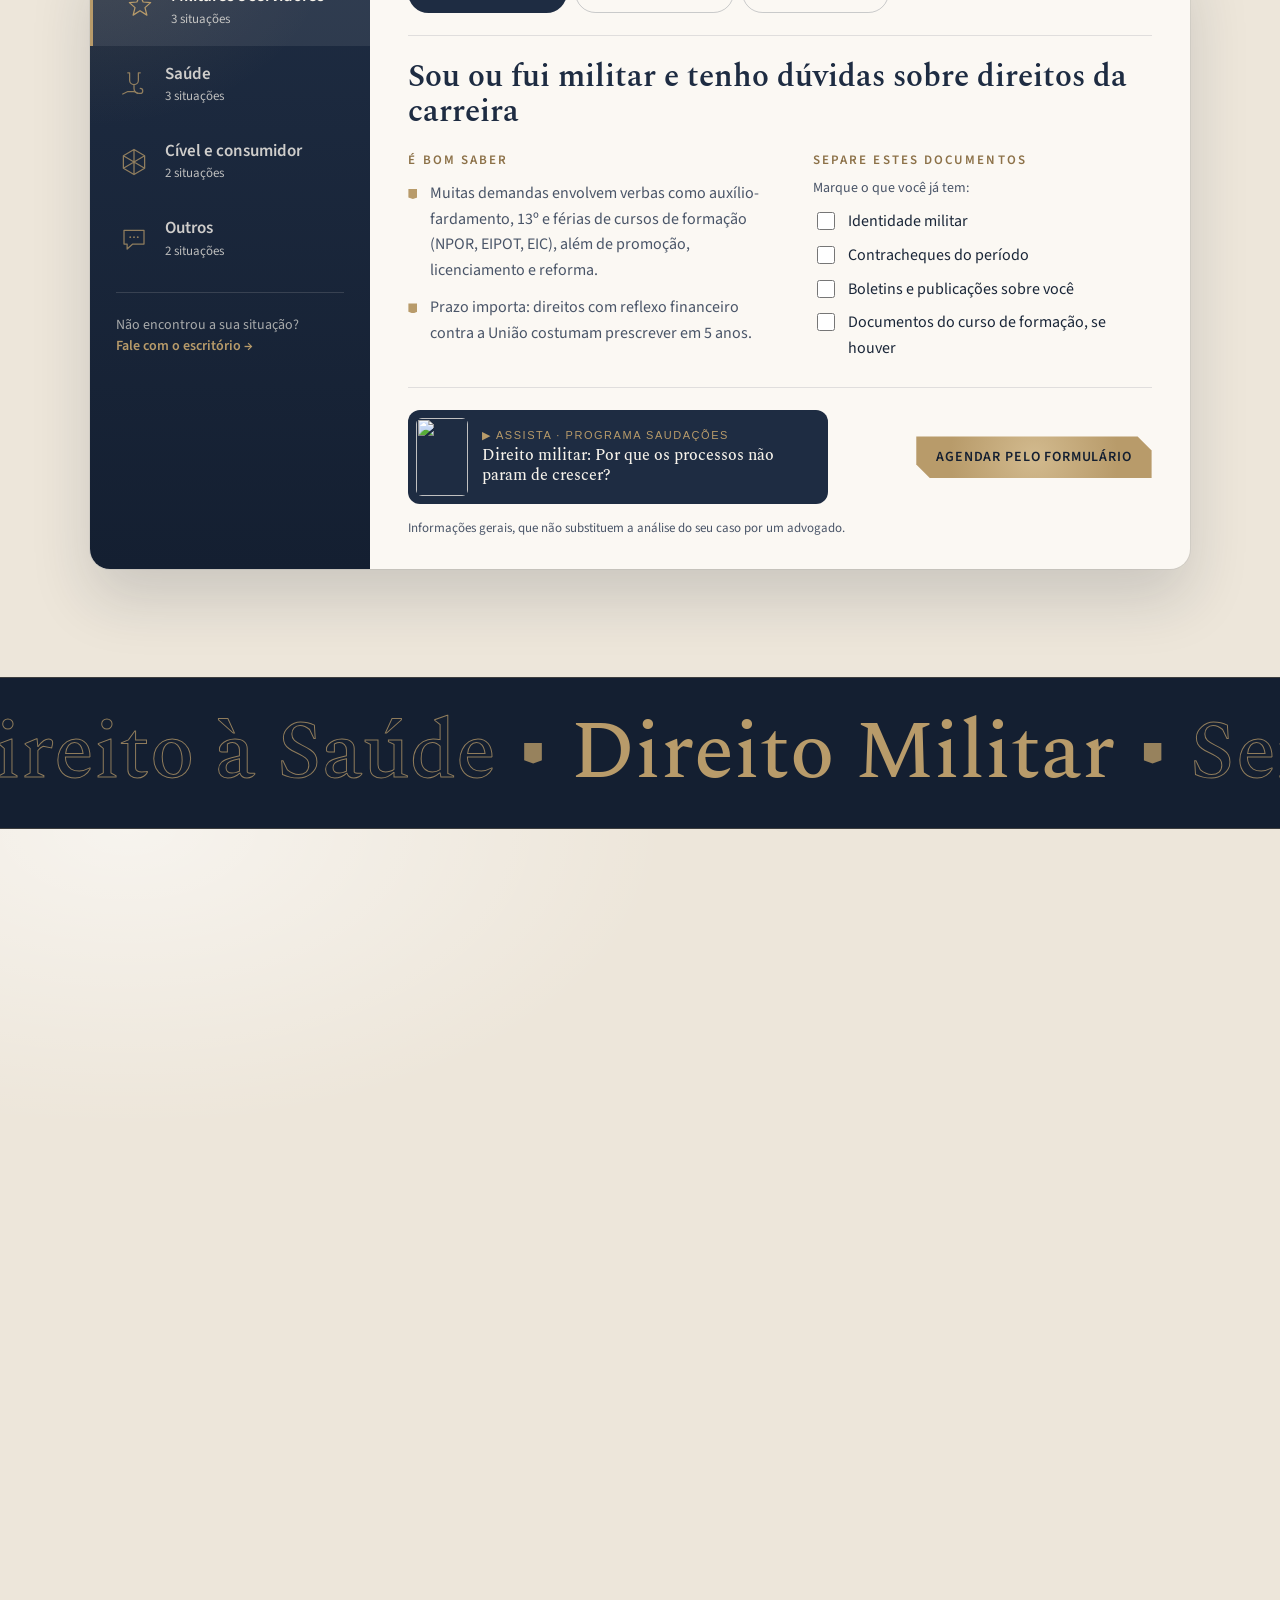
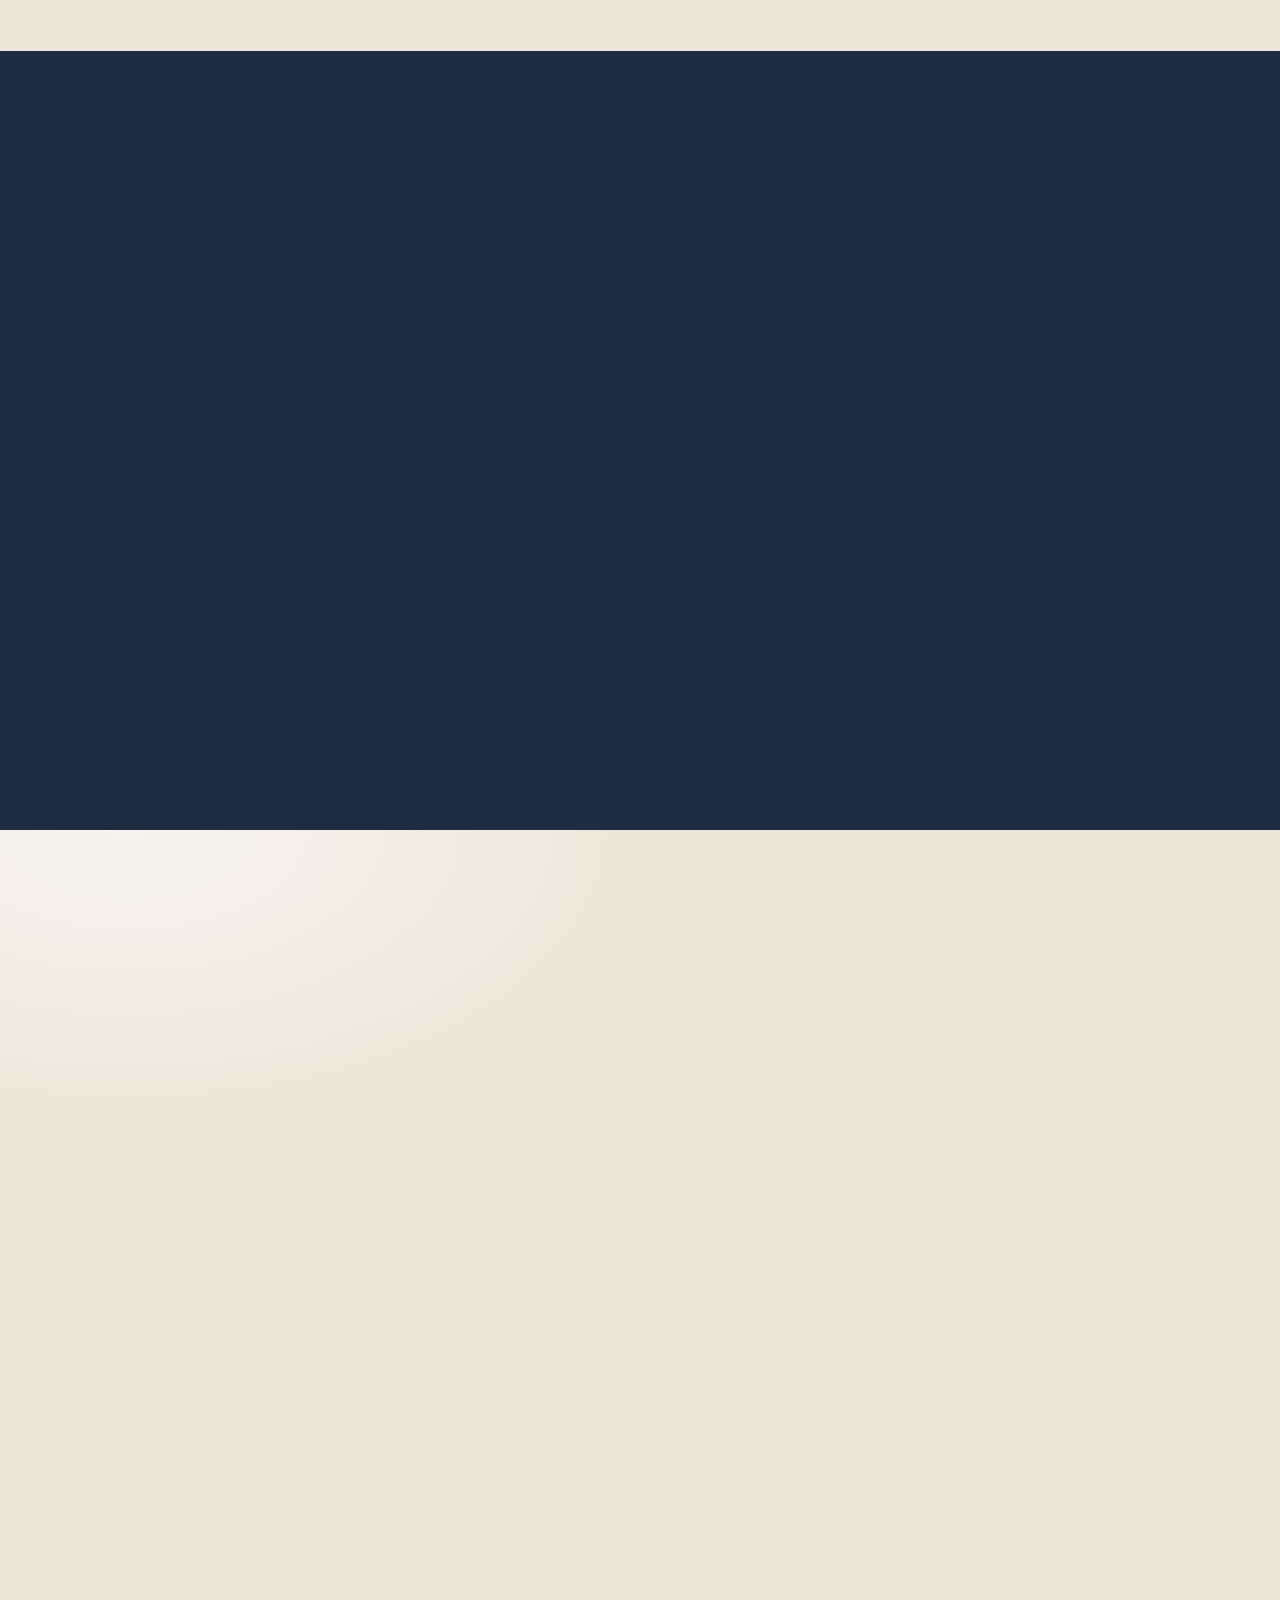
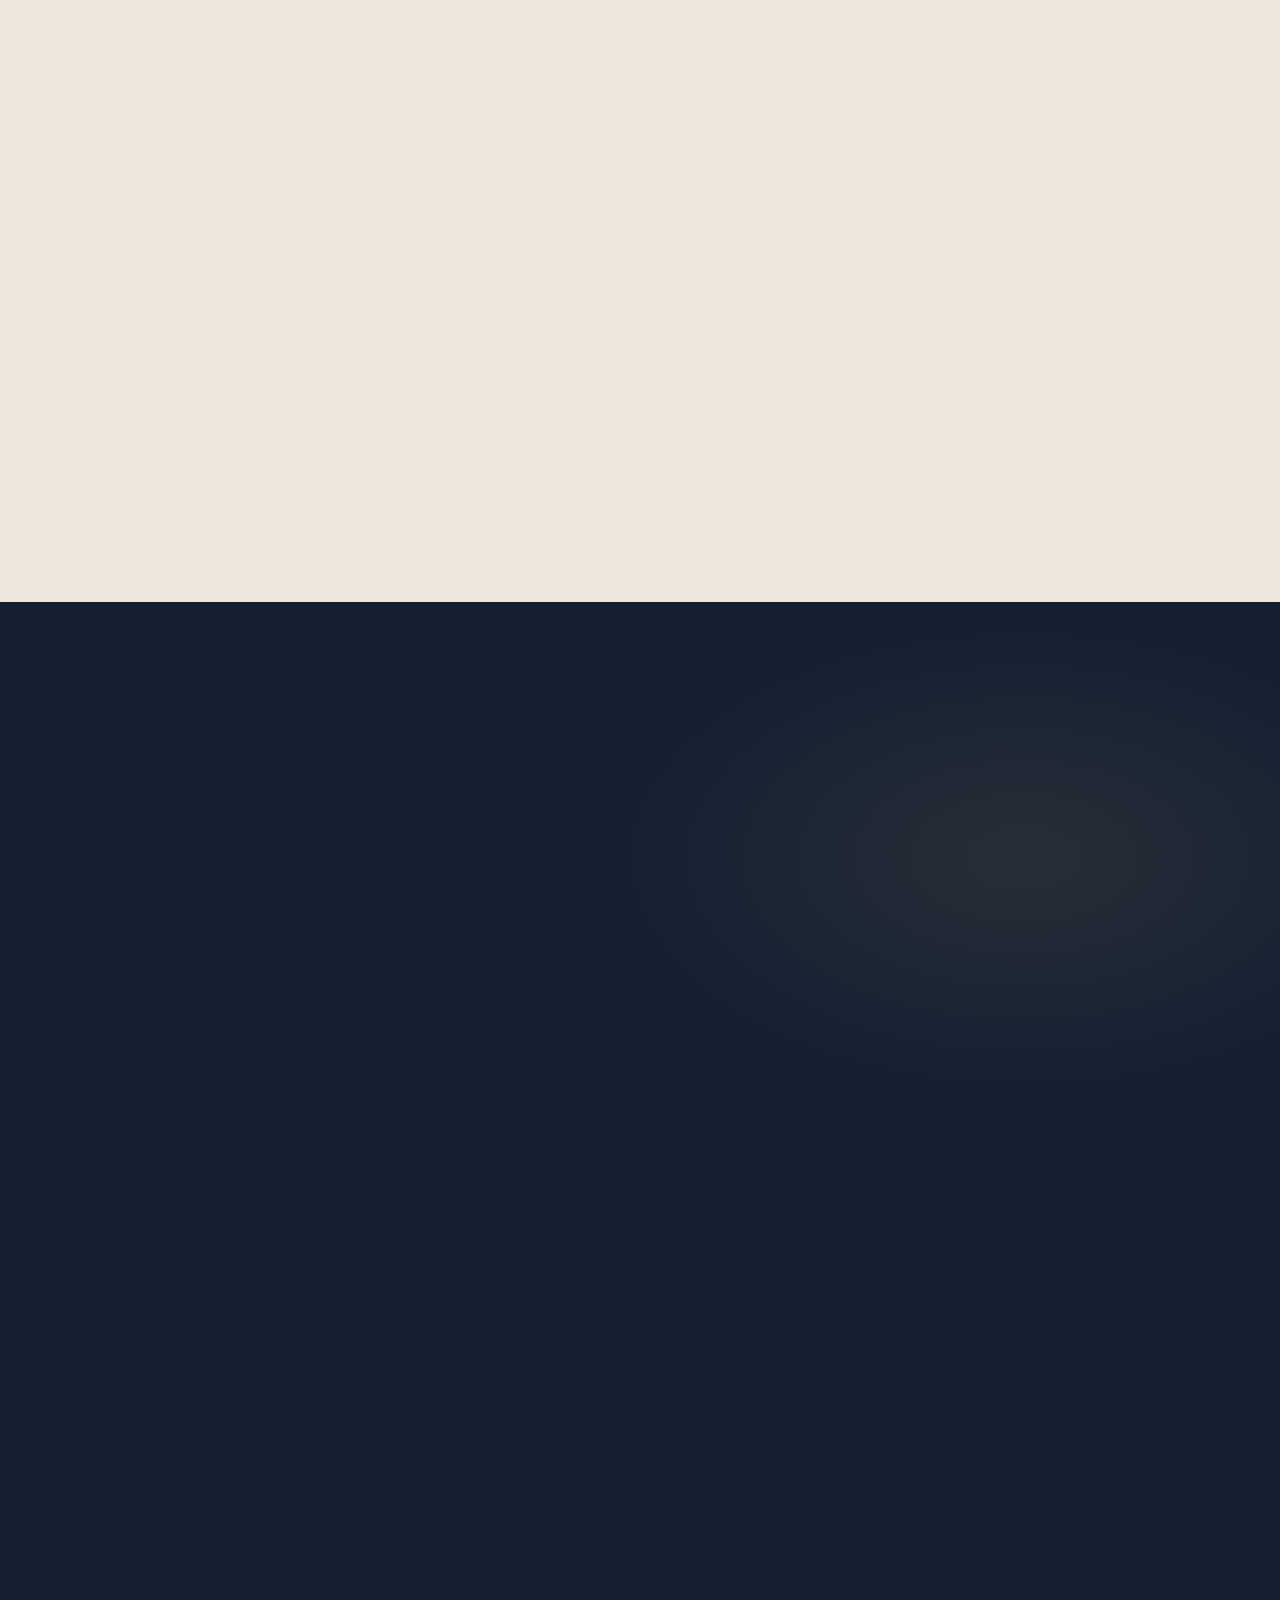
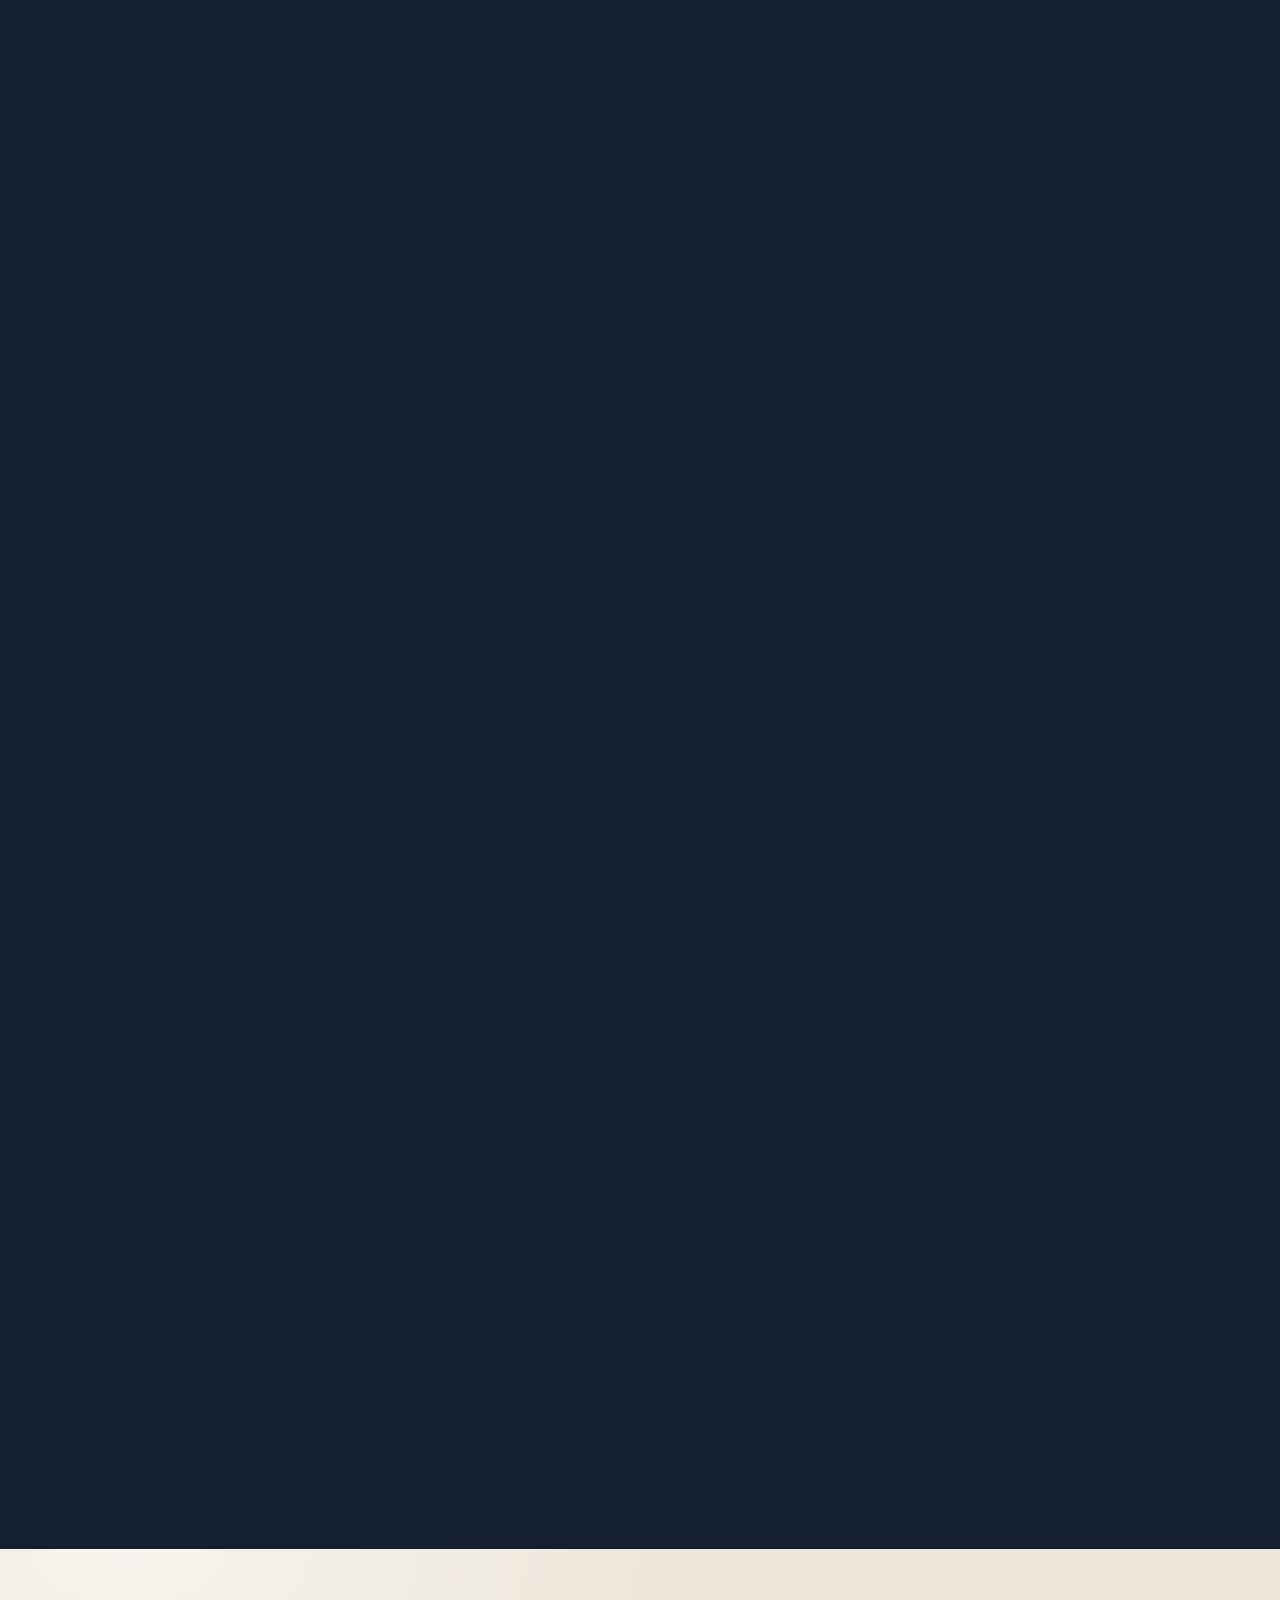
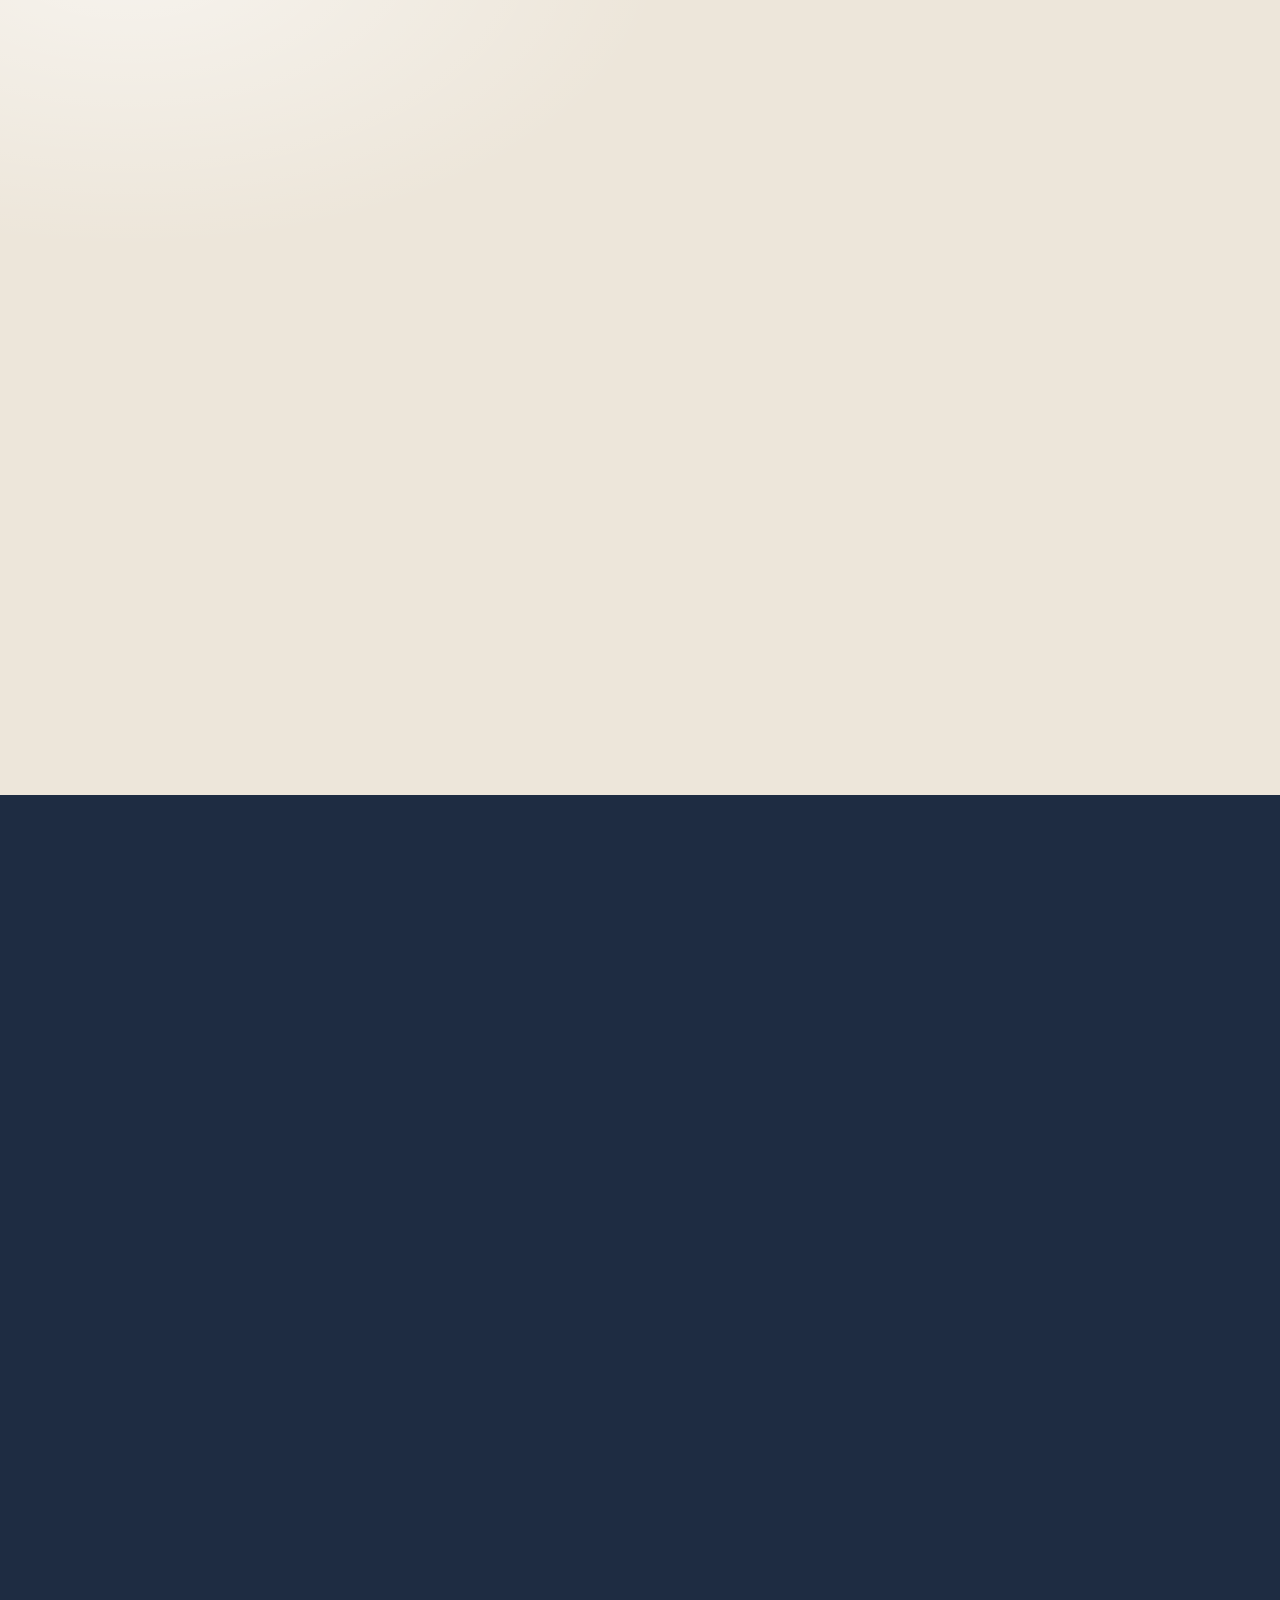
==== commit c1a79de1: "Métricas: GA4 ligado (com consentimento) e ID de medida Co-Authored-By: Claude Fable 5.1 <noreply@an" ====
--- a/index.html
+++ b/index.html
@@ -21,7 +21,7 @@
   <link rel="preconnect" href="https://fonts.googleapis.com">
   <link rel="preconnect" href="https://fonts.gstatic.com" crossorigin>
   <link href="https://fonts.googleapis.com/css2?family=Source+Sans+3:wght@400;500;600&family=Spectral:ital,wght@0,400;0,500;0,600;1,400&display=swap" rel="stylesheet">
-  <link rel="stylesheet" href="assets/css/style.css?v=20261118h">
+  <link rel="stylesheet" href="assets/css/style.css?v=20261118i">
   <script type="application/ld+json">
   {
     "@context": "https://schema.org",
@@ -592,13 +592,13 @@
   <svg viewBox="0 0 24 24"><path d="M12 2a10 10 0 0 0-8.6 15.1L2 22l5-1.3A10 10 0 1 0 12 2zm4.5 12.1c-.2-.1-1.5-.7-1.7-.8s-.4-.1-.6.1-.7.8-.8 1-.3.2-.5.1a6.7 6.7 0 0 1-3.3-2.9c-.3-.4.3-.4.7-1.3.1-.2 0-.3 0-.4l-.8-1.8c-.2-.5-.4-.4-.6-.4h-.5a1 1 0 0 0-.7.3 3 3 0 0 0-.9 2.2 5.2 5.2 0 0 0 1.1 2.7 11.8 11.8 0 0 0 4.5 4c1.7.7 2.3.8 3.2.6a2.7 2.7 0 0 0 1.8-1.3 2.2 2.2 0 0 0 .2-1.3c-.1-.1-.3-.2-.5-.3z"/></svg>
 </a>
 
-<script src="assets/js/contato.js?v=20261118h"></script>
-<script src="assets/js/metricas.js?v=20261118h"></script>
-<script src="assets/js/videos.js?v=20261118h"></script>
-<script src="assets/js/curadoria.js?v=20261118h"></script>
-<script src="assets/js/triagem.js?v=20261118h"></script>
-<script src="assets/js/equipe.js?v=20261118h"></script>
-<script src="assets/js/main.js?v=20261118h"></script>
-<script src="assets/js/movimento.js?v=20261118h"></script>
+<script src="assets/js/contato.js?v=20261118i"></script>
+<script src="assets/js/metricas.js?v=20261118i"></script>
+<script src="assets/js/videos.js?v=20261118i"></script>
+<script src="assets/js/curadoria.js?v=20261118i"></script>
+<script src="assets/js/triagem.js?v=20261118i"></script>
+<script src="assets/js/equipe.js?v=20261118i"></script>
+<script src="assets/js/main.js?v=20261118i"></script>
+<script src="assets/js/movimento.js?v=20261118i"></script>
 </body>
 </html>
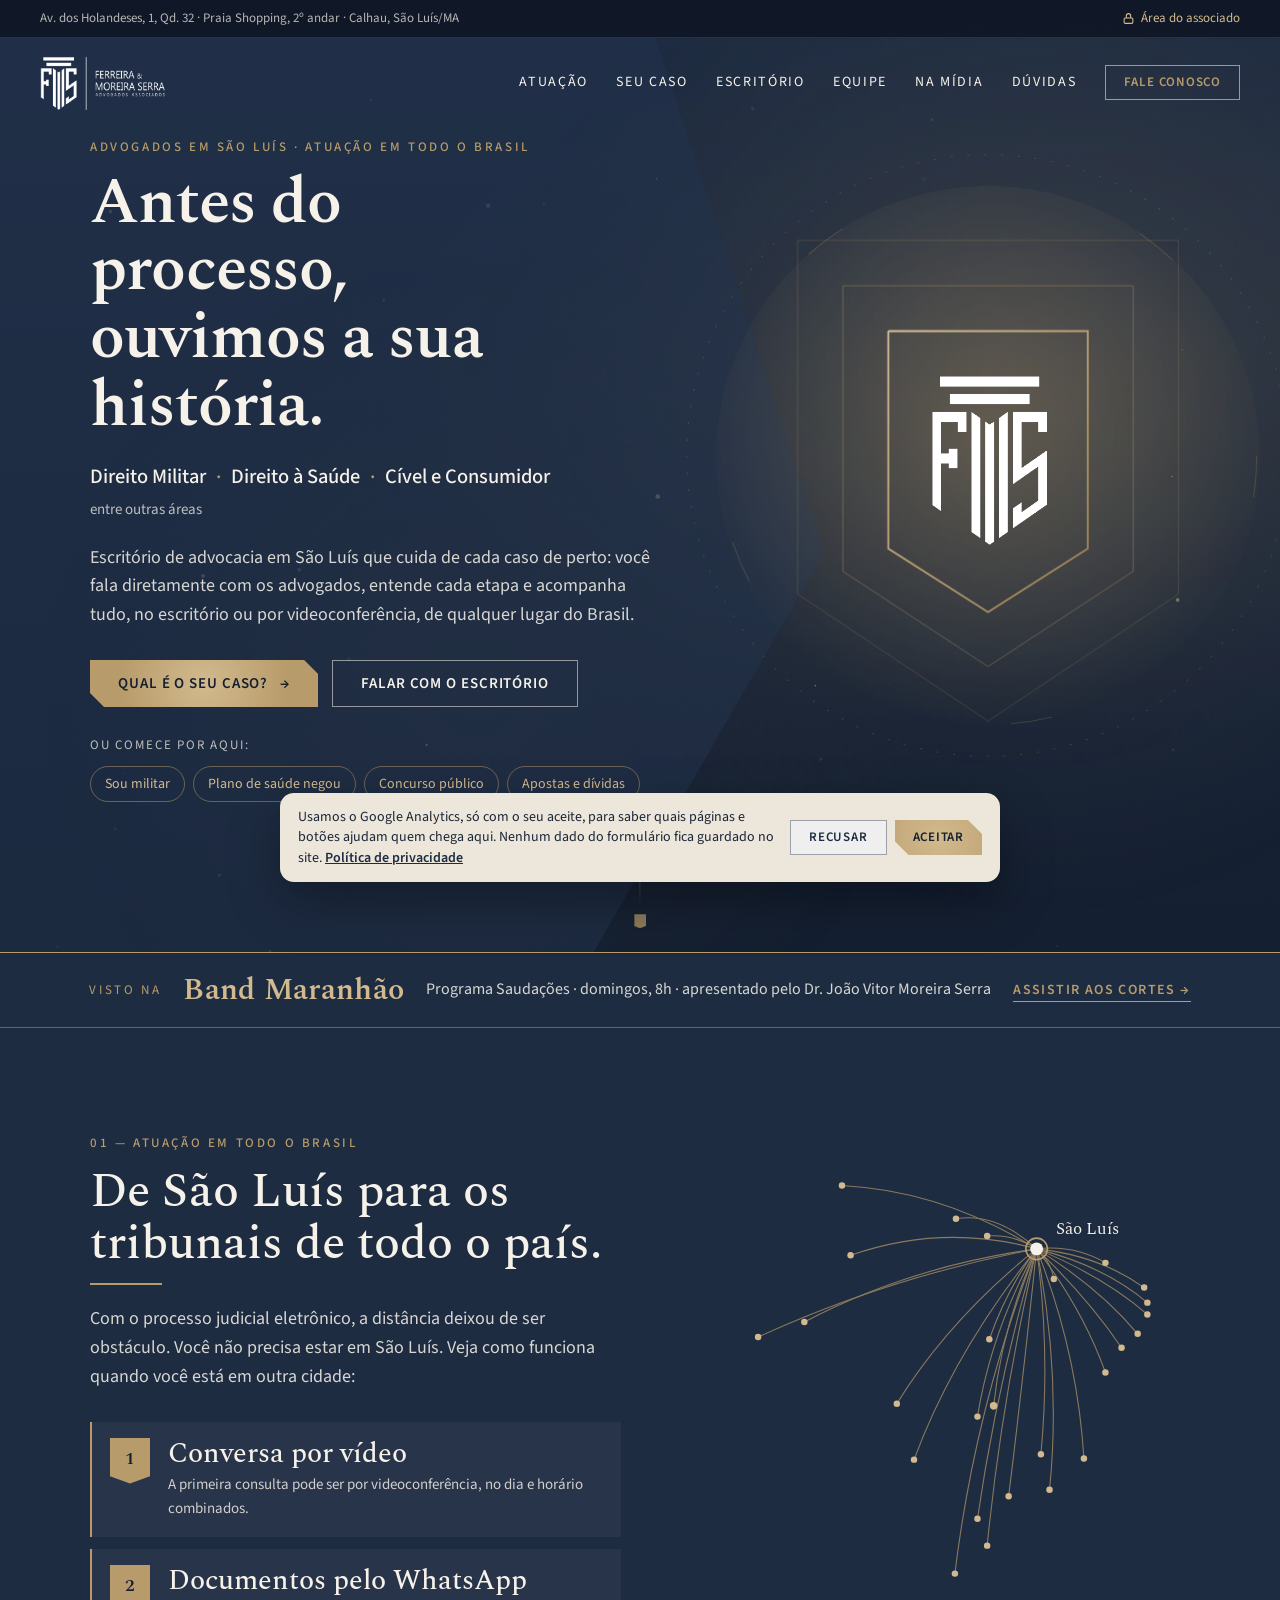
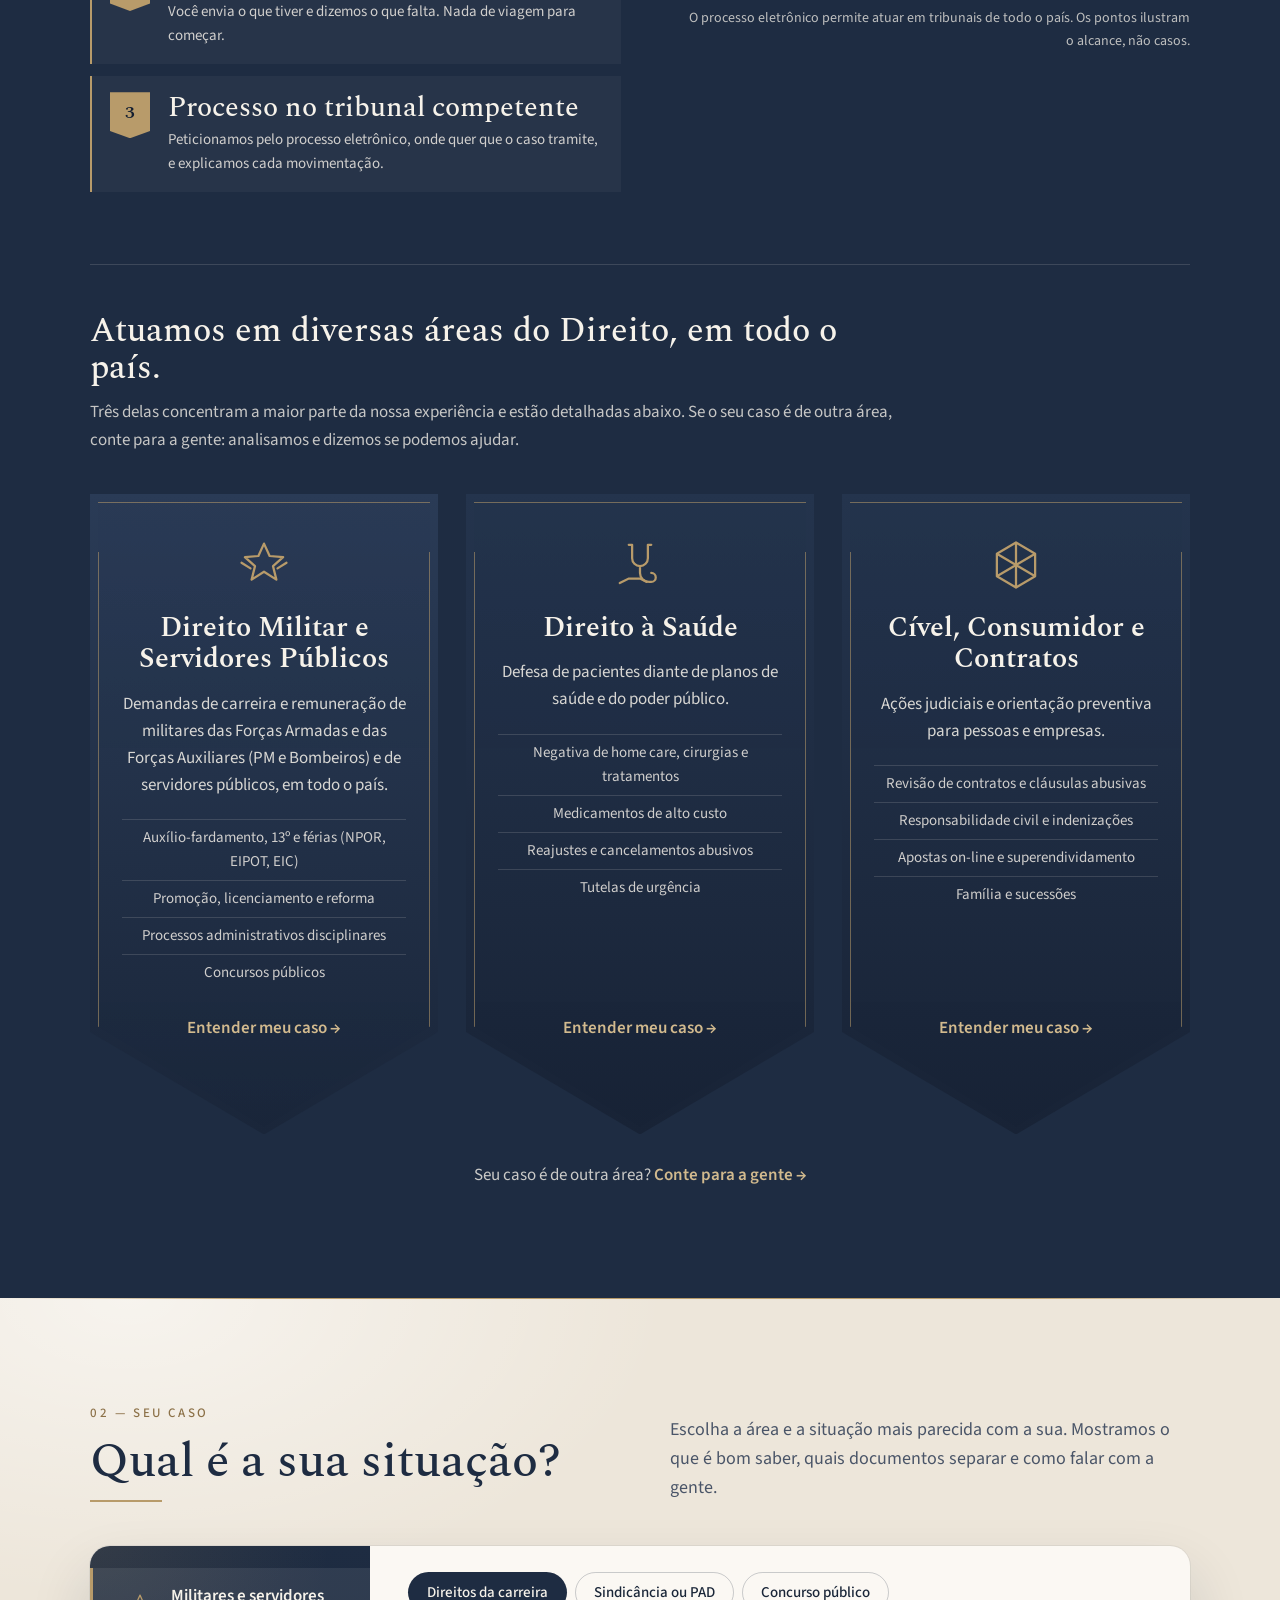
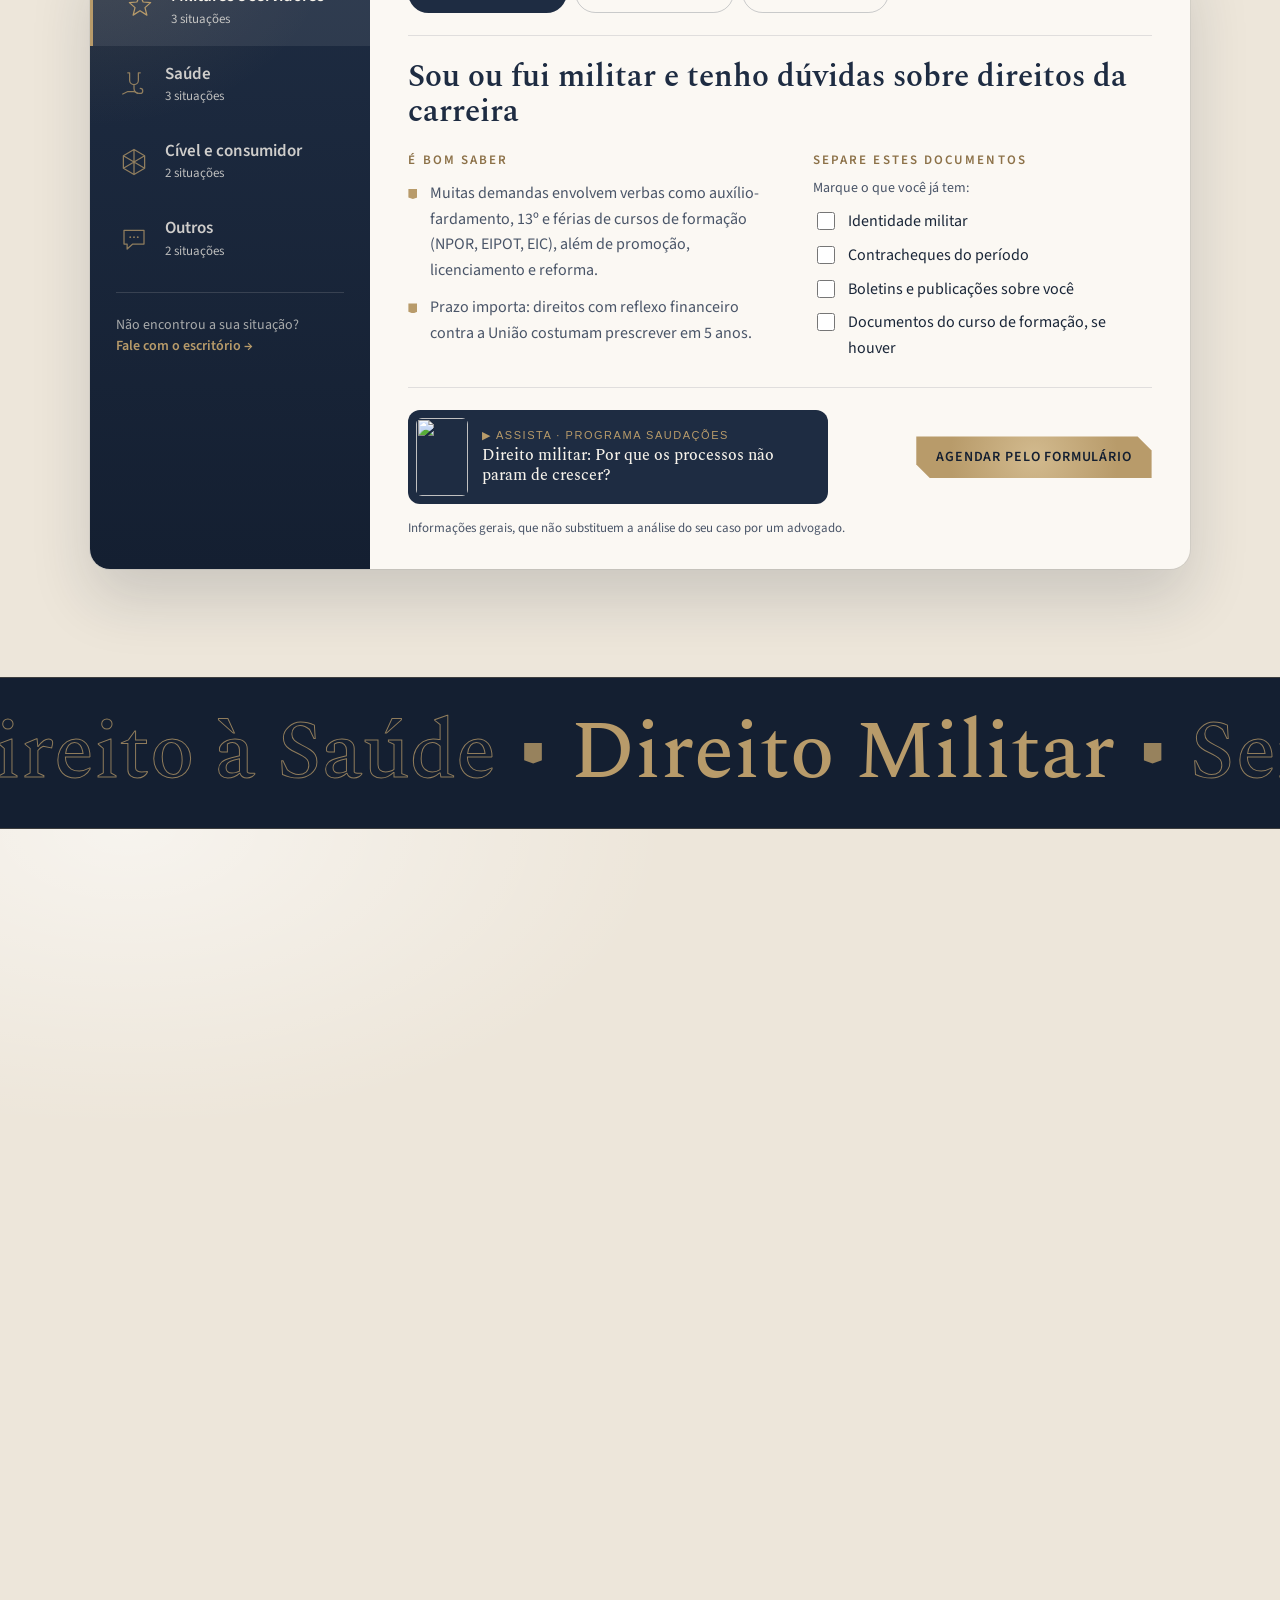
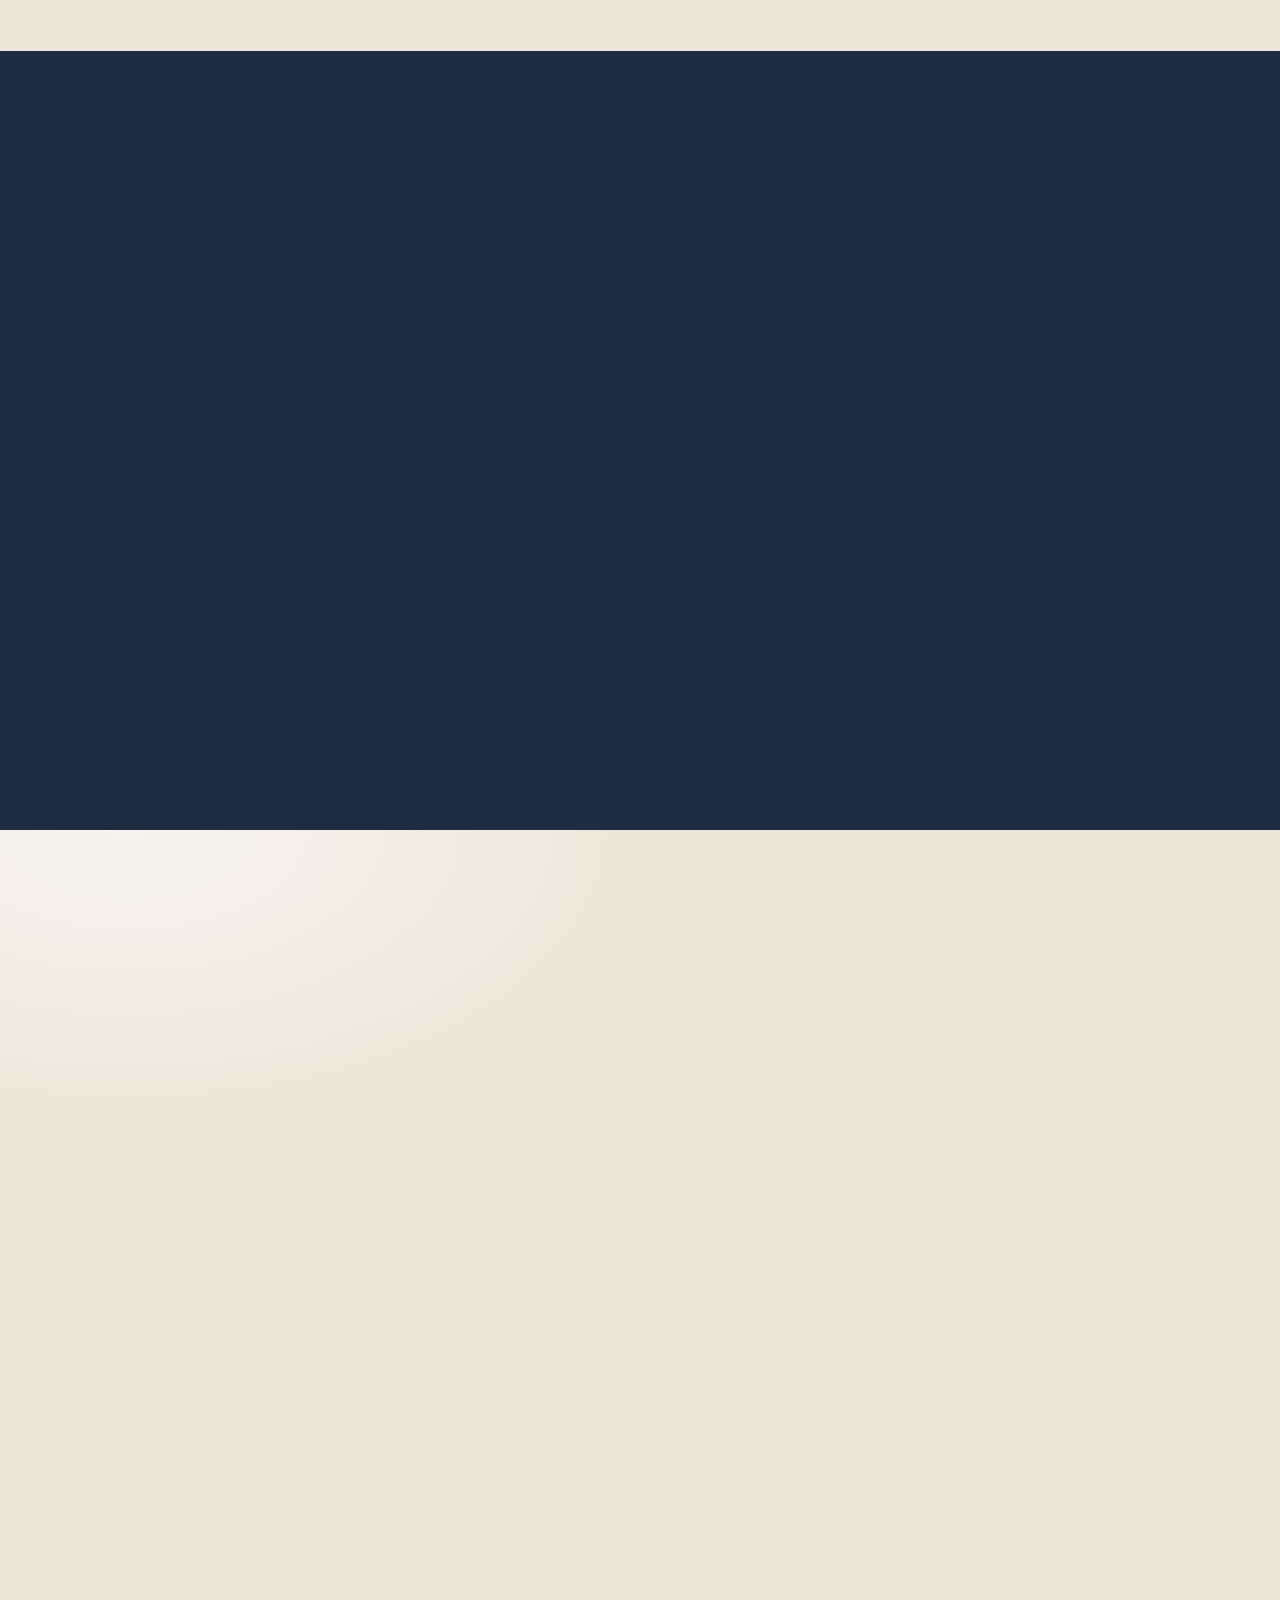
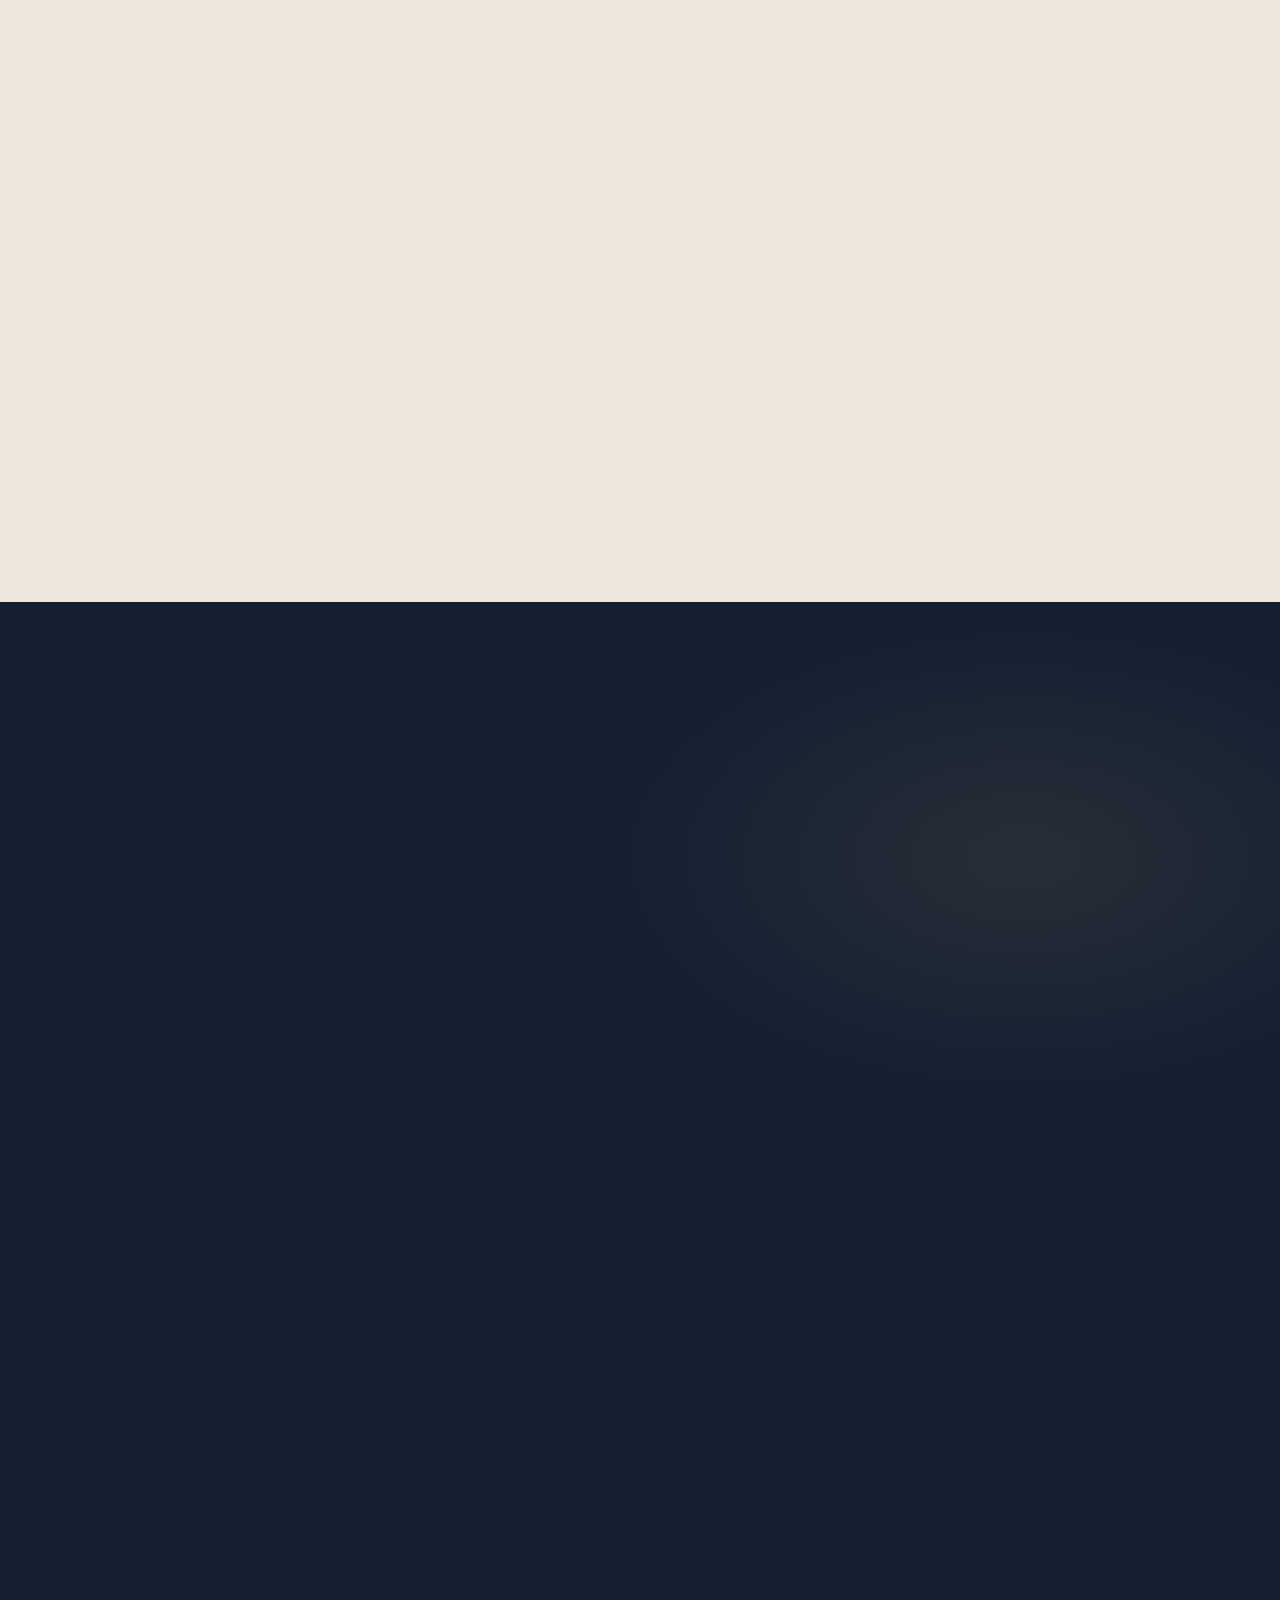
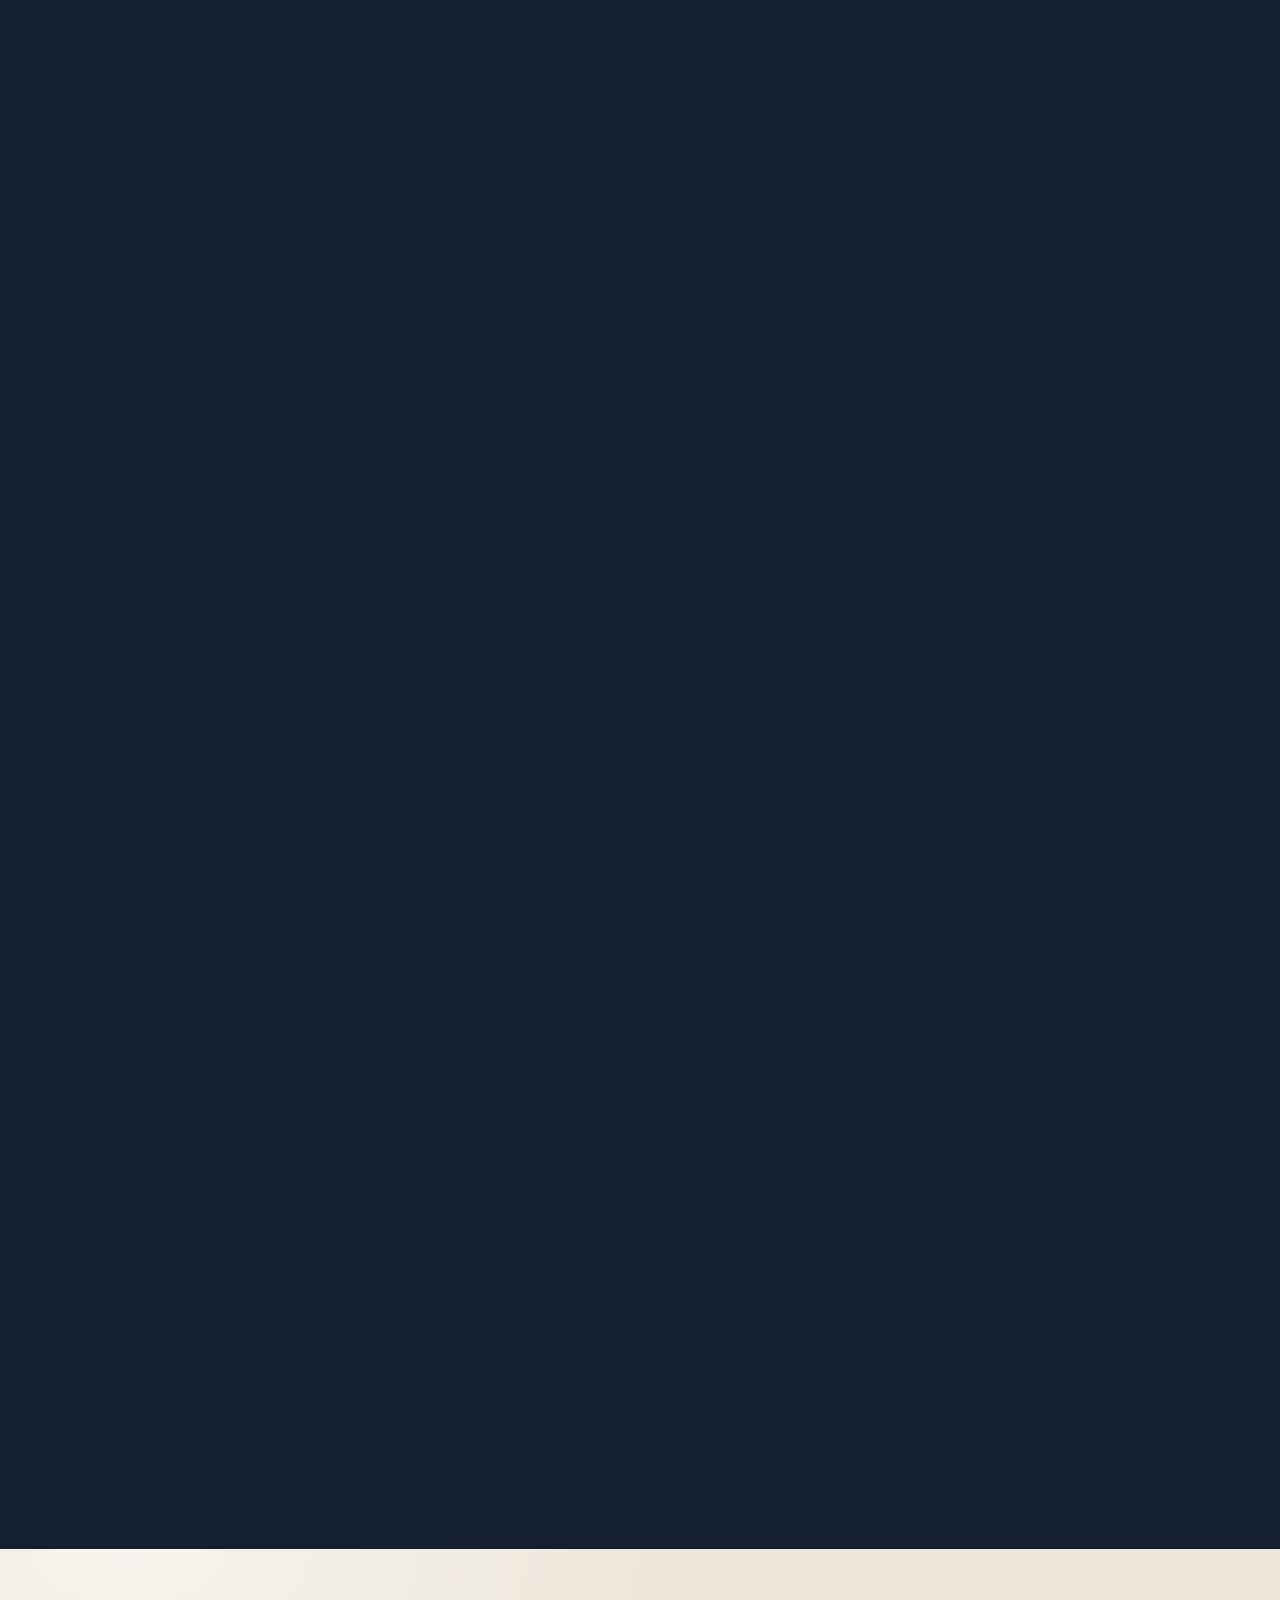
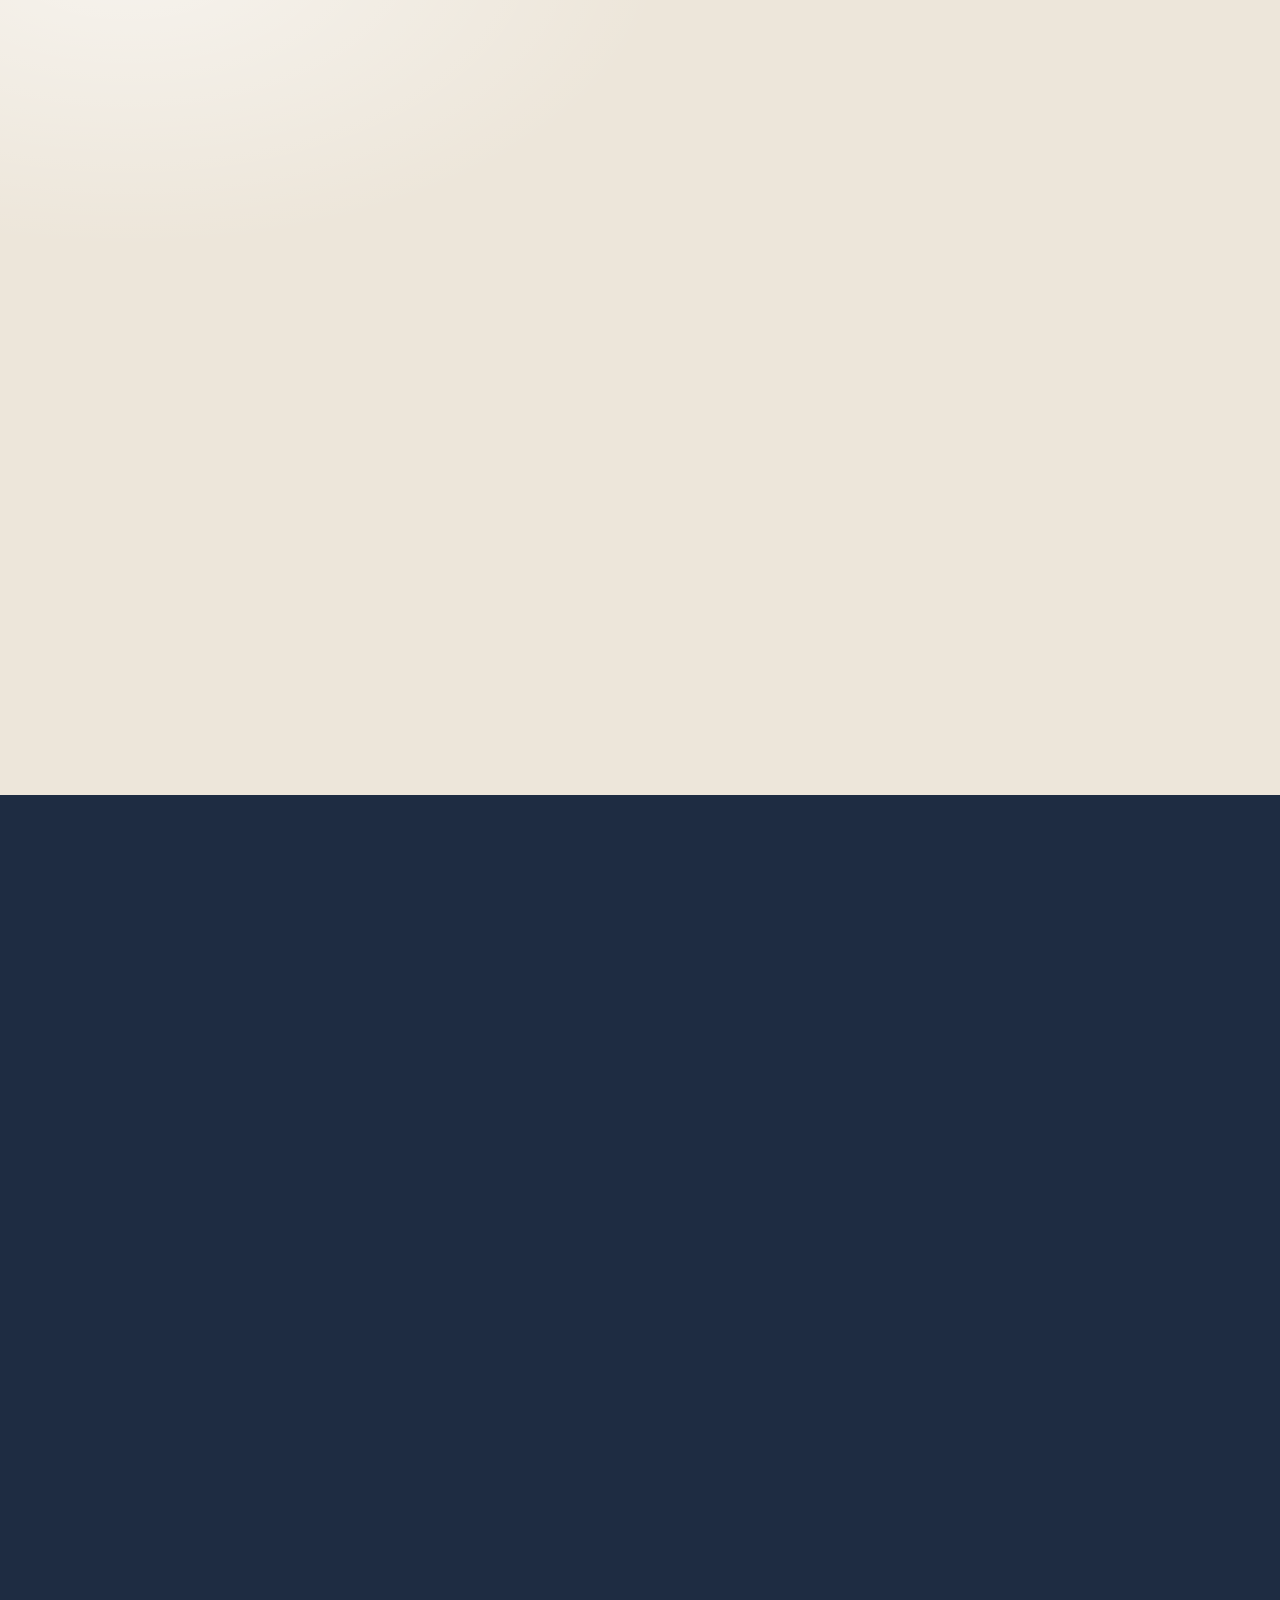
==== commit 0015a319: "Privacidade: contraste do sobretítulo e da data sobre a areia Co-Authored-By: Claude Fable 5.1 <nore" ====
--- a/index.html
+++ b/index.html
@@ -21,7 +21,7 @@
   <link rel="preconnect" href="https://fonts.googleapis.com">
   <link rel="preconnect" href="https://fonts.gstatic.com" crossorigin>
   <link href="https://fonts.googleapis.com/css2?family=Source+Sans+3:wght@400;500;600&family=Spectral:ital,wght@0,400;0,500;0,600;1,400&display=swap" rel="stylesheet">
-  <link rel="stylesheet" href="assets/css/style.css?v=20261118i">
+  <link rel="stylesheet" href="assets/css/style.css?v=20261118j">
   <script type="application/ld+json">
   {
     "@context": "https://schema.org",
@@ -592,13 +592,13 @@
   <svg viewBox="0 0 24 24"><path d="M12 2a10 10 0 0 0-8.6 15.1L2 22l5-1.3A10 10 0 1 0 12 2zm4.5 12.1c-.2-.1-1.5-.7-1.7-.8s-.4-.1-.6.1-.7.8-.8 1-.3.2-.5.1a6.7 6.7 0 0 1-3.3-2.9c-.3-.4.3-.4.7-1.3.1-.2 0-.3 0-.4l-.8-1.8c-.2-.5-.4-.4-.6-.4h-.5a1 1 0 0 0-.7.3 3 3 0 0 0-.9 2.2 5.2 5.2 0 0 0 1.1 2.7 11.8 11.8 0 0 0 4.5 4c1.7.7 2.3.8 3.2.6a2.7 2.7 0 0 0 1.8-1.3 2.2 2.2 0 0 0 .2-1.3c-.1-.1-.3-.2-.5-.3z"/></svg>
 </a>
 
-<script src="assets/js/contato.js?v=20261118i"></script>
-<script src="assets/js/metricas.js?v=20261118i"></script>
-<script src="assets/js/videos.js?v=20261118i"></script>
-<script src="assets/js/curadoria.js?v=20261118i"></script>
-<script src="assets/js/triagem.js?v=20261118i"></script>
-<script src="assets/js/equipe.js?v=20261118i"></script>
-<script src="assets/js/main.js?v=20261118i"></script>
-<script src="assets/js/movimento.js?v=20261118i"></script>
+<script src="assets/js/contato.js?v=20261118j"></script>
+<script src="assets/js/metricas.js?v=20261118j"></script>
+<script src="assets/js/videos.js?v=20261118j"></script>
+<script src="assets/js/curadoria.js?v=20261118j"></script>
+<script src="assets/js/triagem.js?v=20261118j"></script>
+<script src="assets/js/equipe.js?v=20261118j"></script>
+<script src="assets/js/main.js?v=20261118j"></script>
+<script src="assets/js/movimento.js?v=20261118j"></script>
 </body>
 </html>
--- a/assets/css/style.css
+++ b/assets/css/style.css
@@ -1222,7 +1222,8 @@
 .texto-legal p + p { margin-top: 12px; }
 .texto-legal ul { padding-left: 20px; display: grid; gap: 10px; }
 .texto-legal a { color: var(--marinho); font-weight: 600; }
-.texto-legal__data { font-size: 14px !important; letter-spacing: .08em; text-transform: uppercase; color: #8C7148 !important; }
+.texto-legal__data { font-size: 14px !important; letter-spacing: .08em; text-transform: uppercase; color: #6B5533 !important; }
+.texto-legal .sobretitulo { color: #6B5533; }
 .texto-legal__nota { margin-top: 40px; font-size: 14px !important; }
 .pagina-texto .topo { background: rgba(20,31,49,.94); }
 .rodape__legal a { color: inherit; }
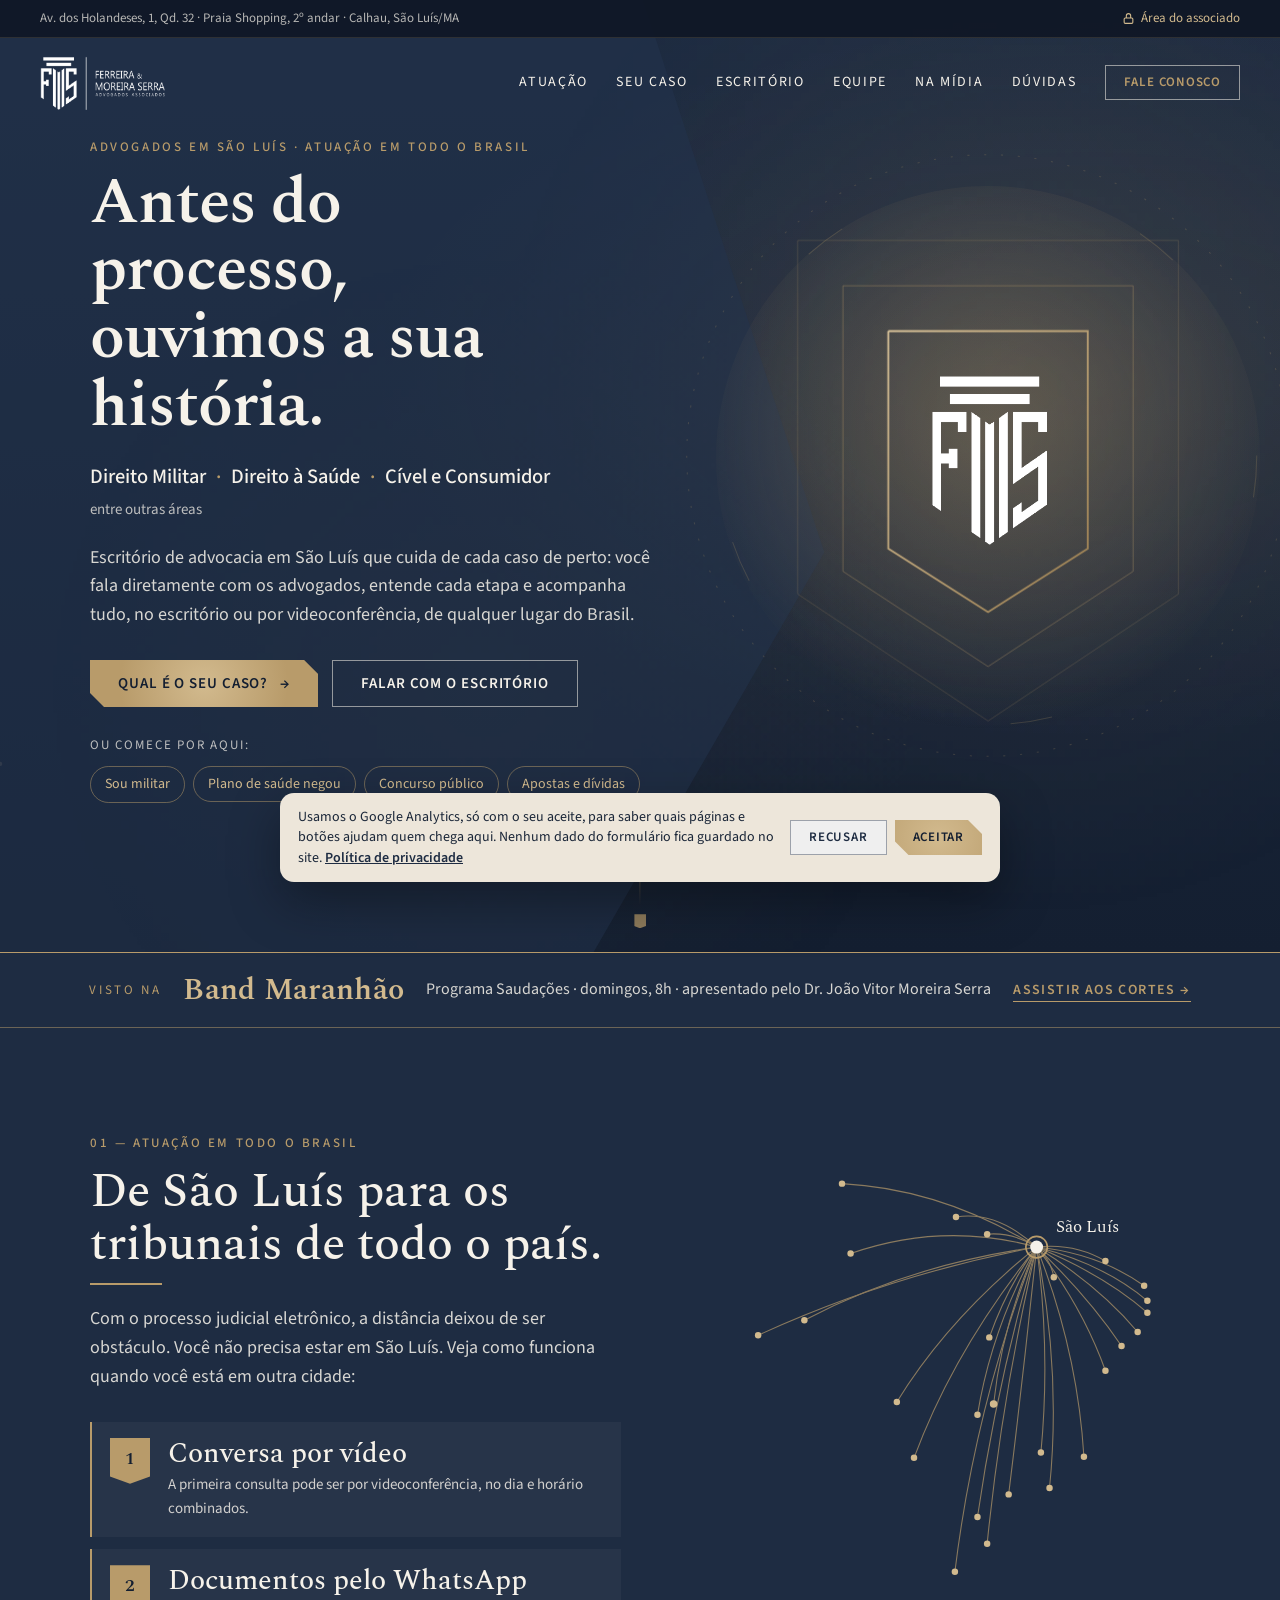
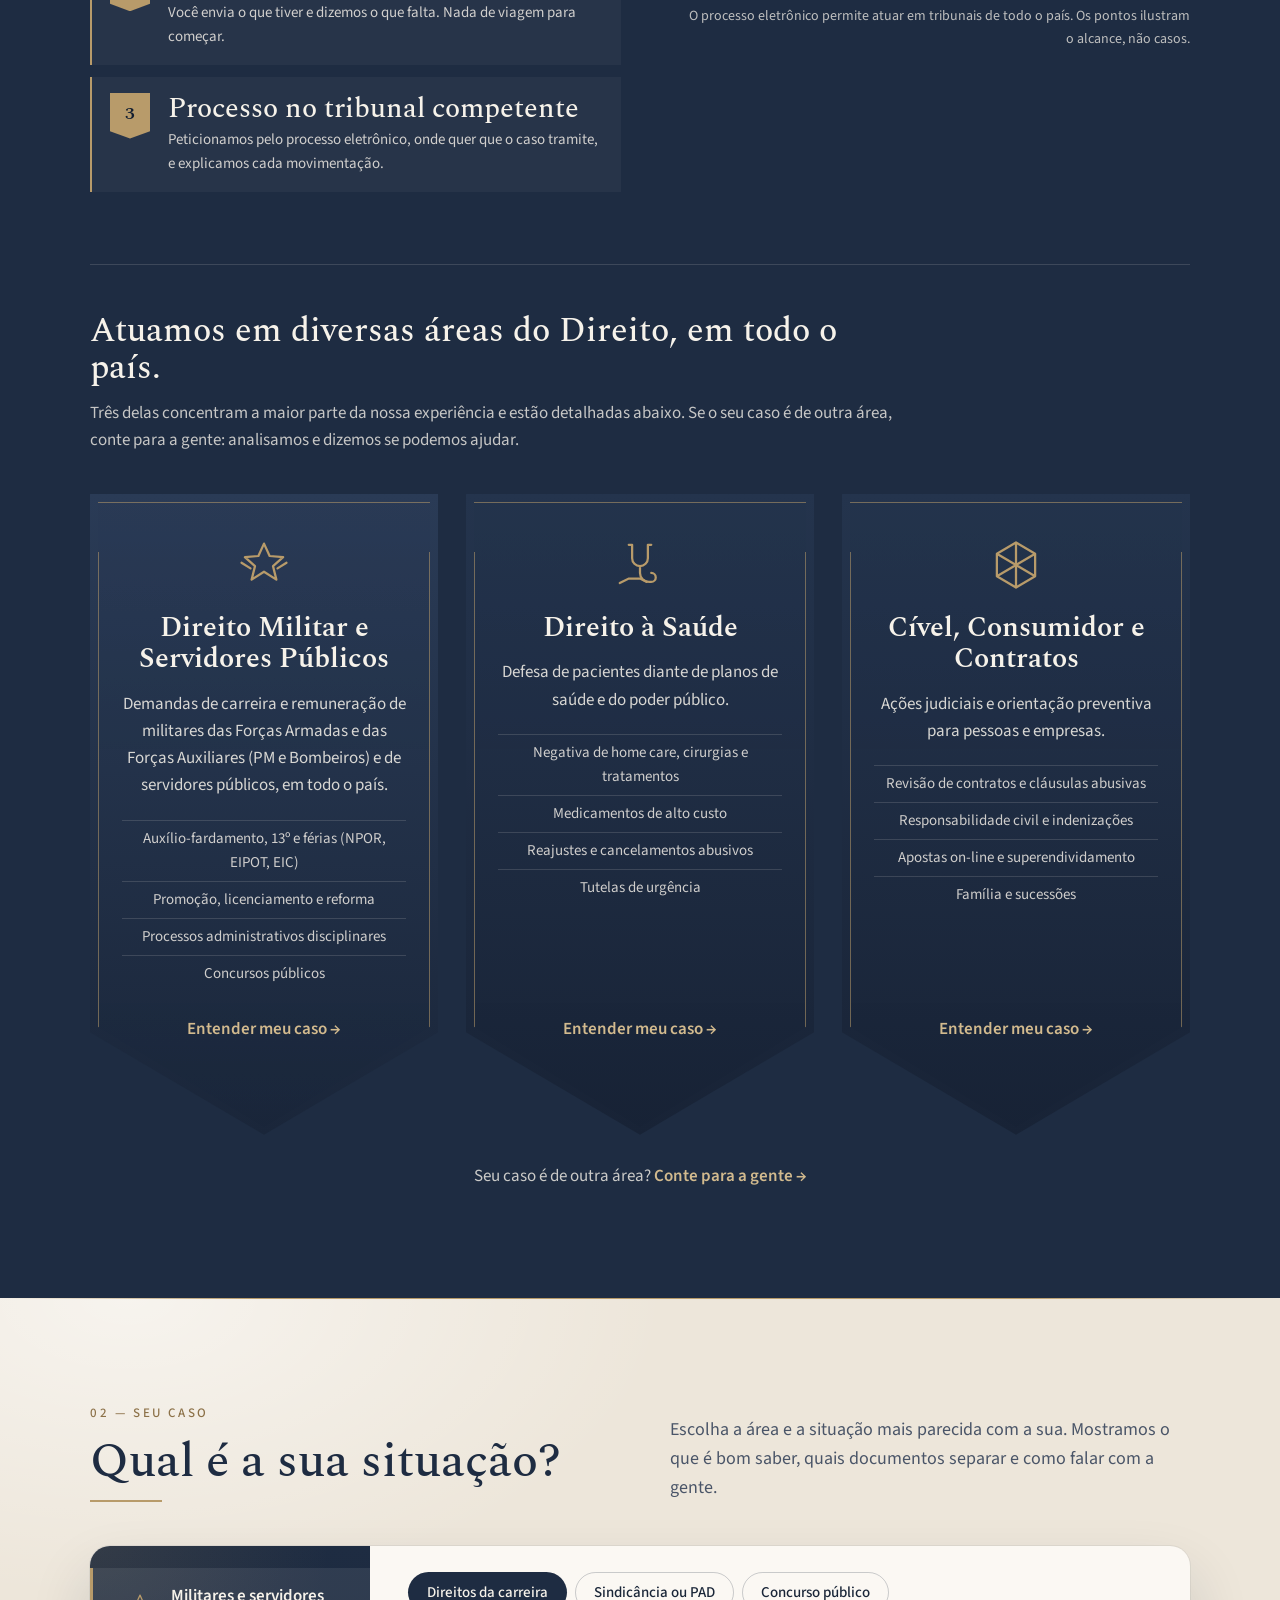
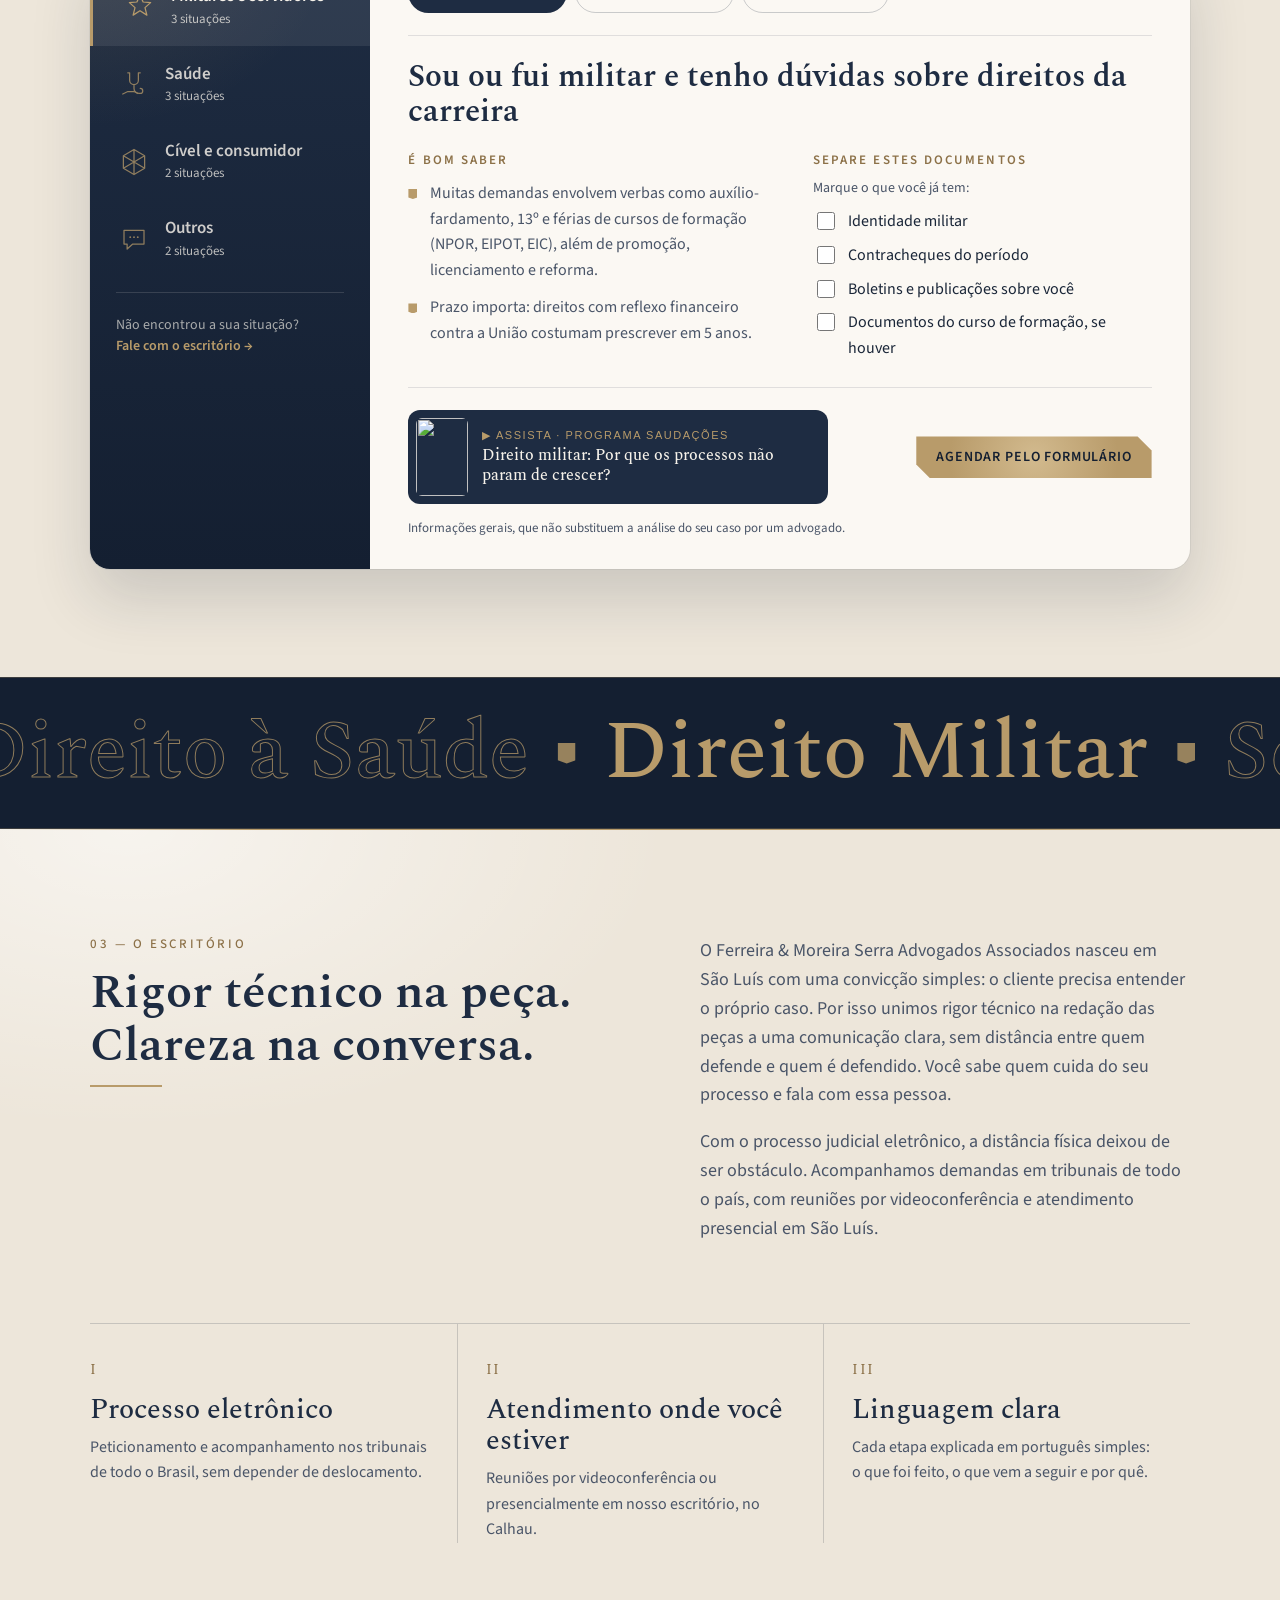
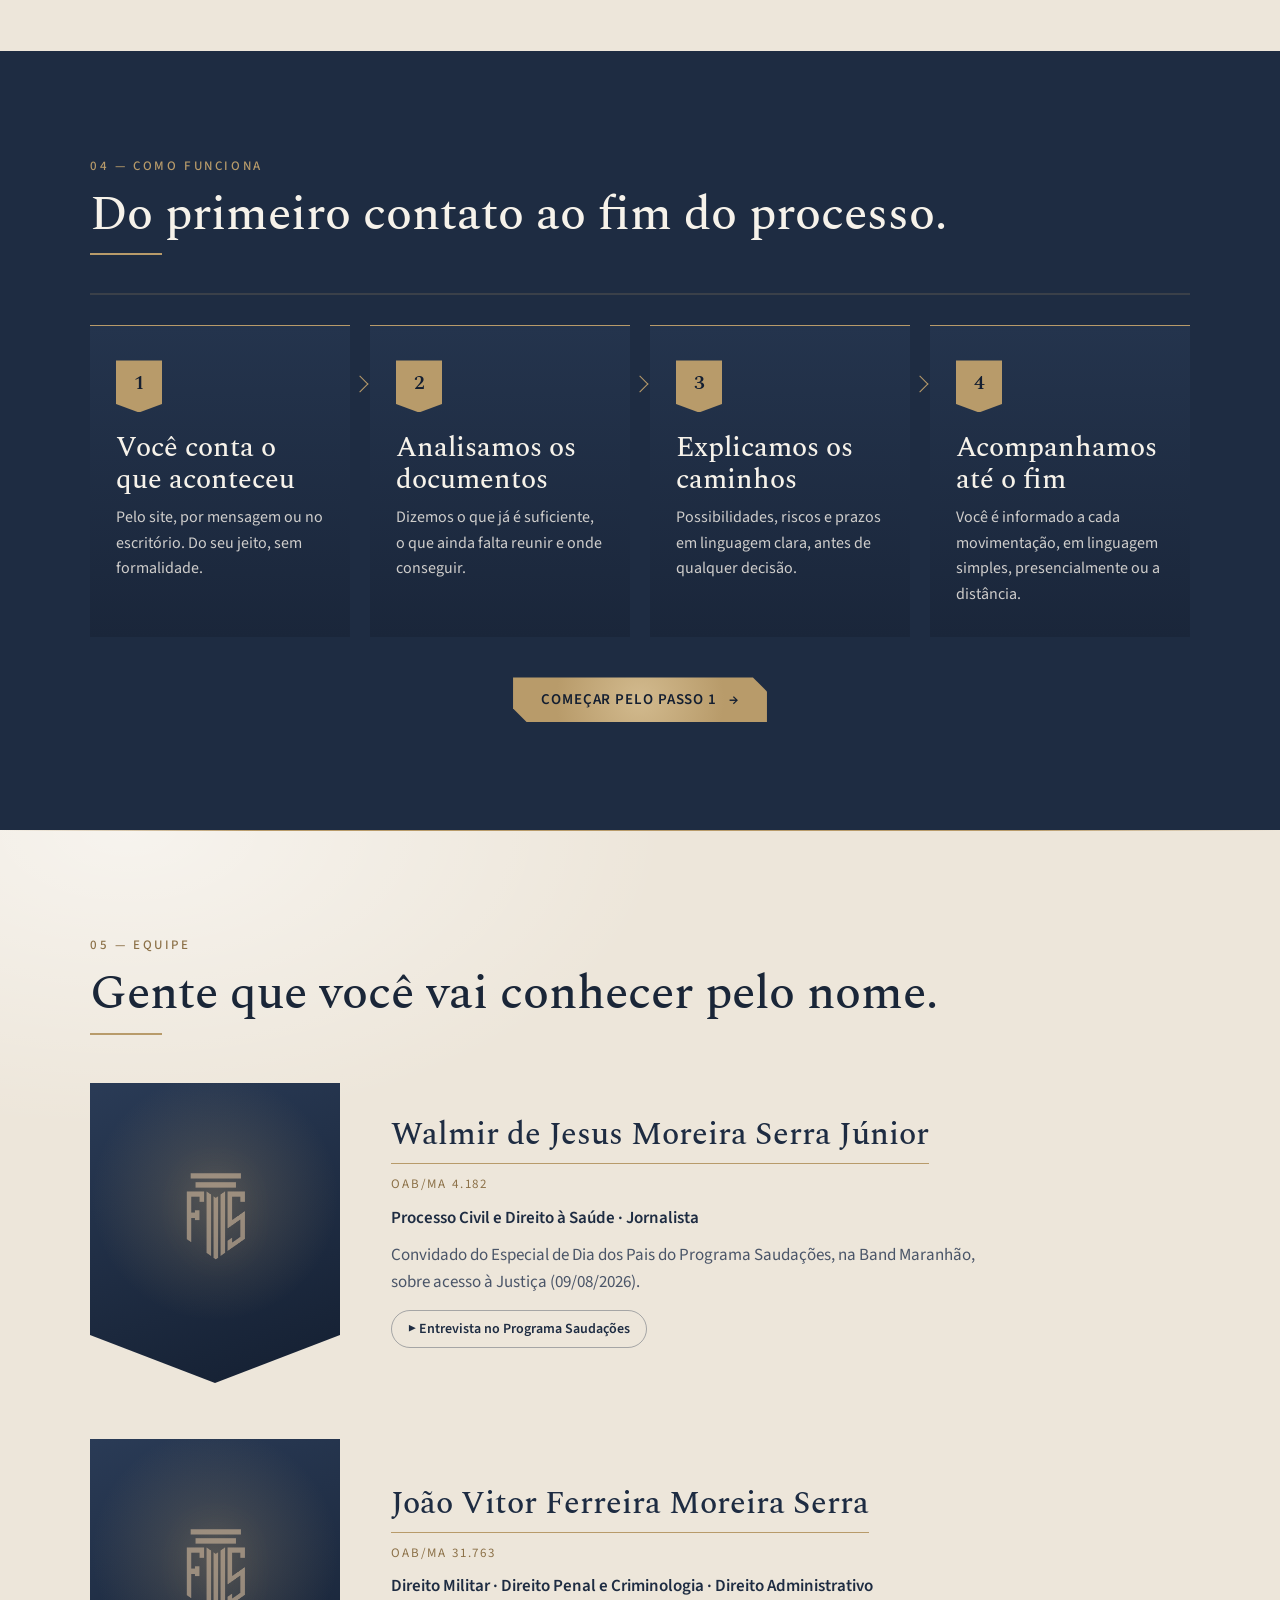
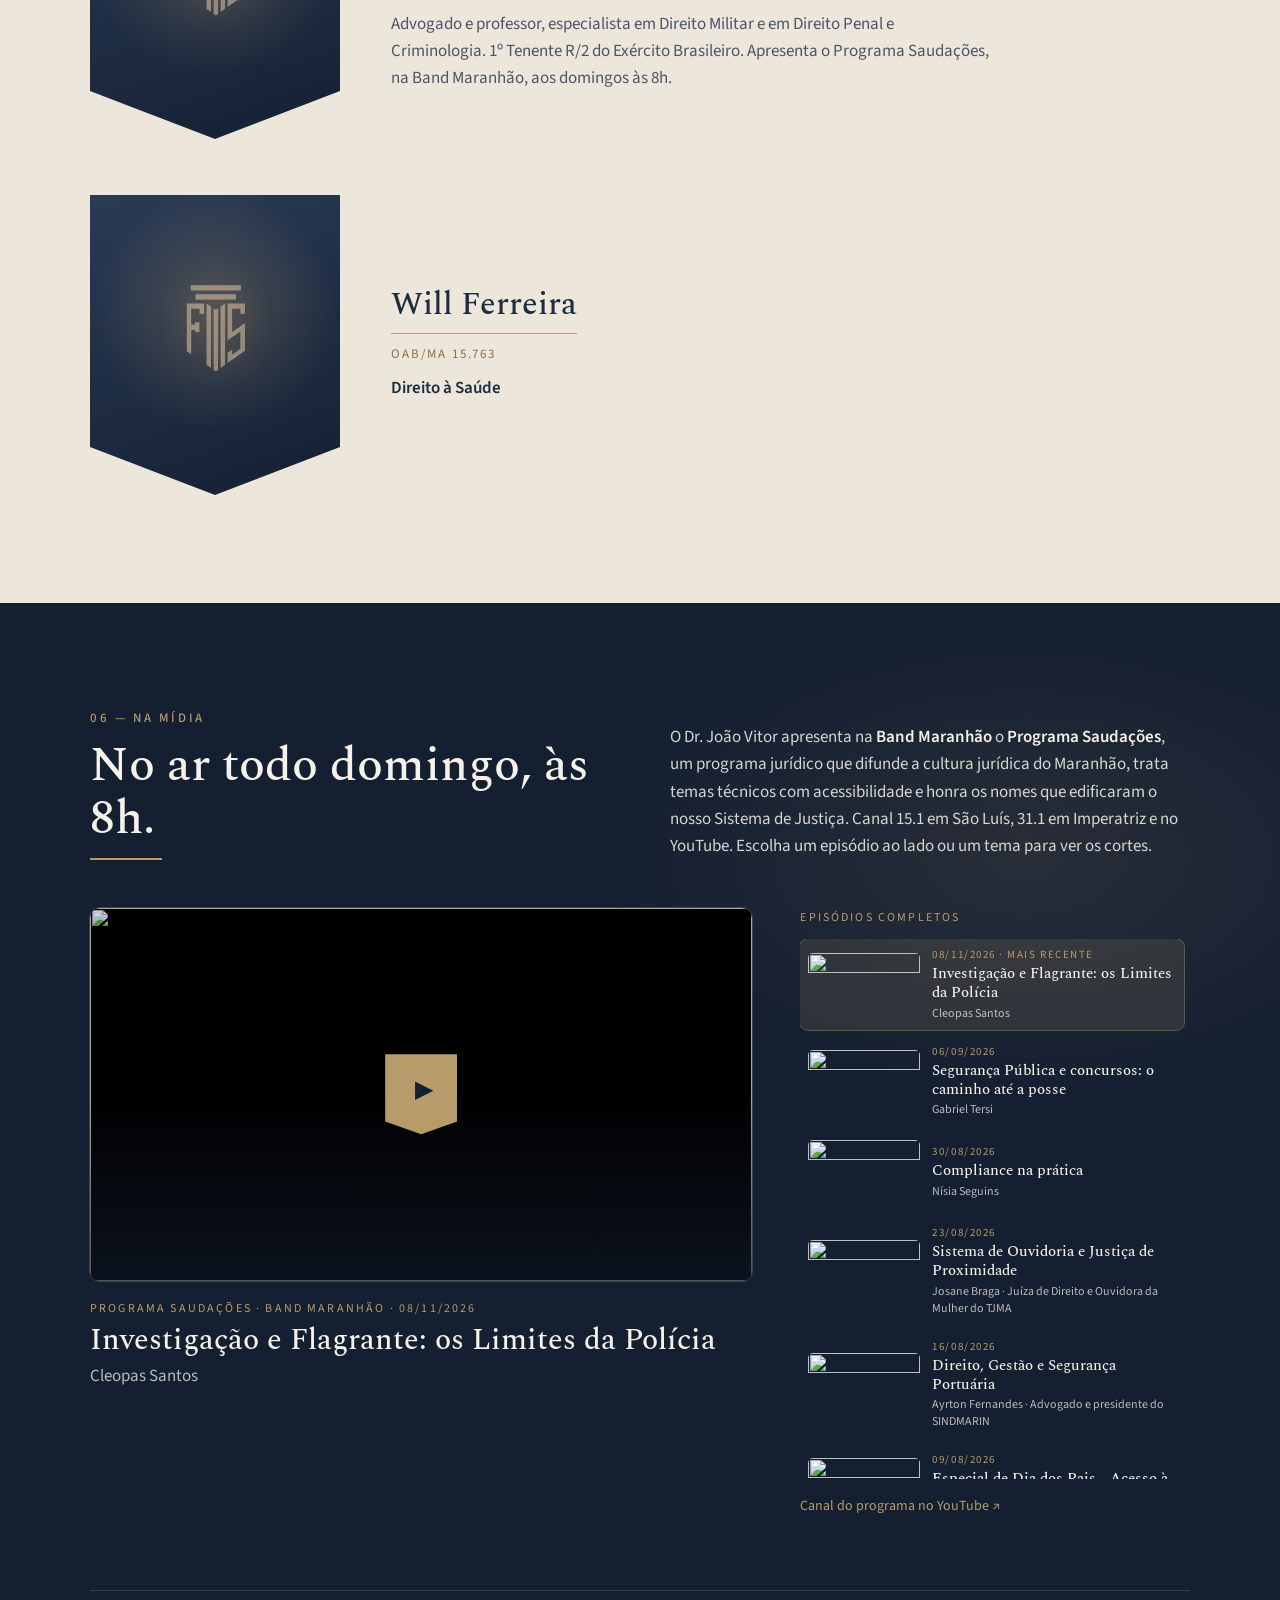
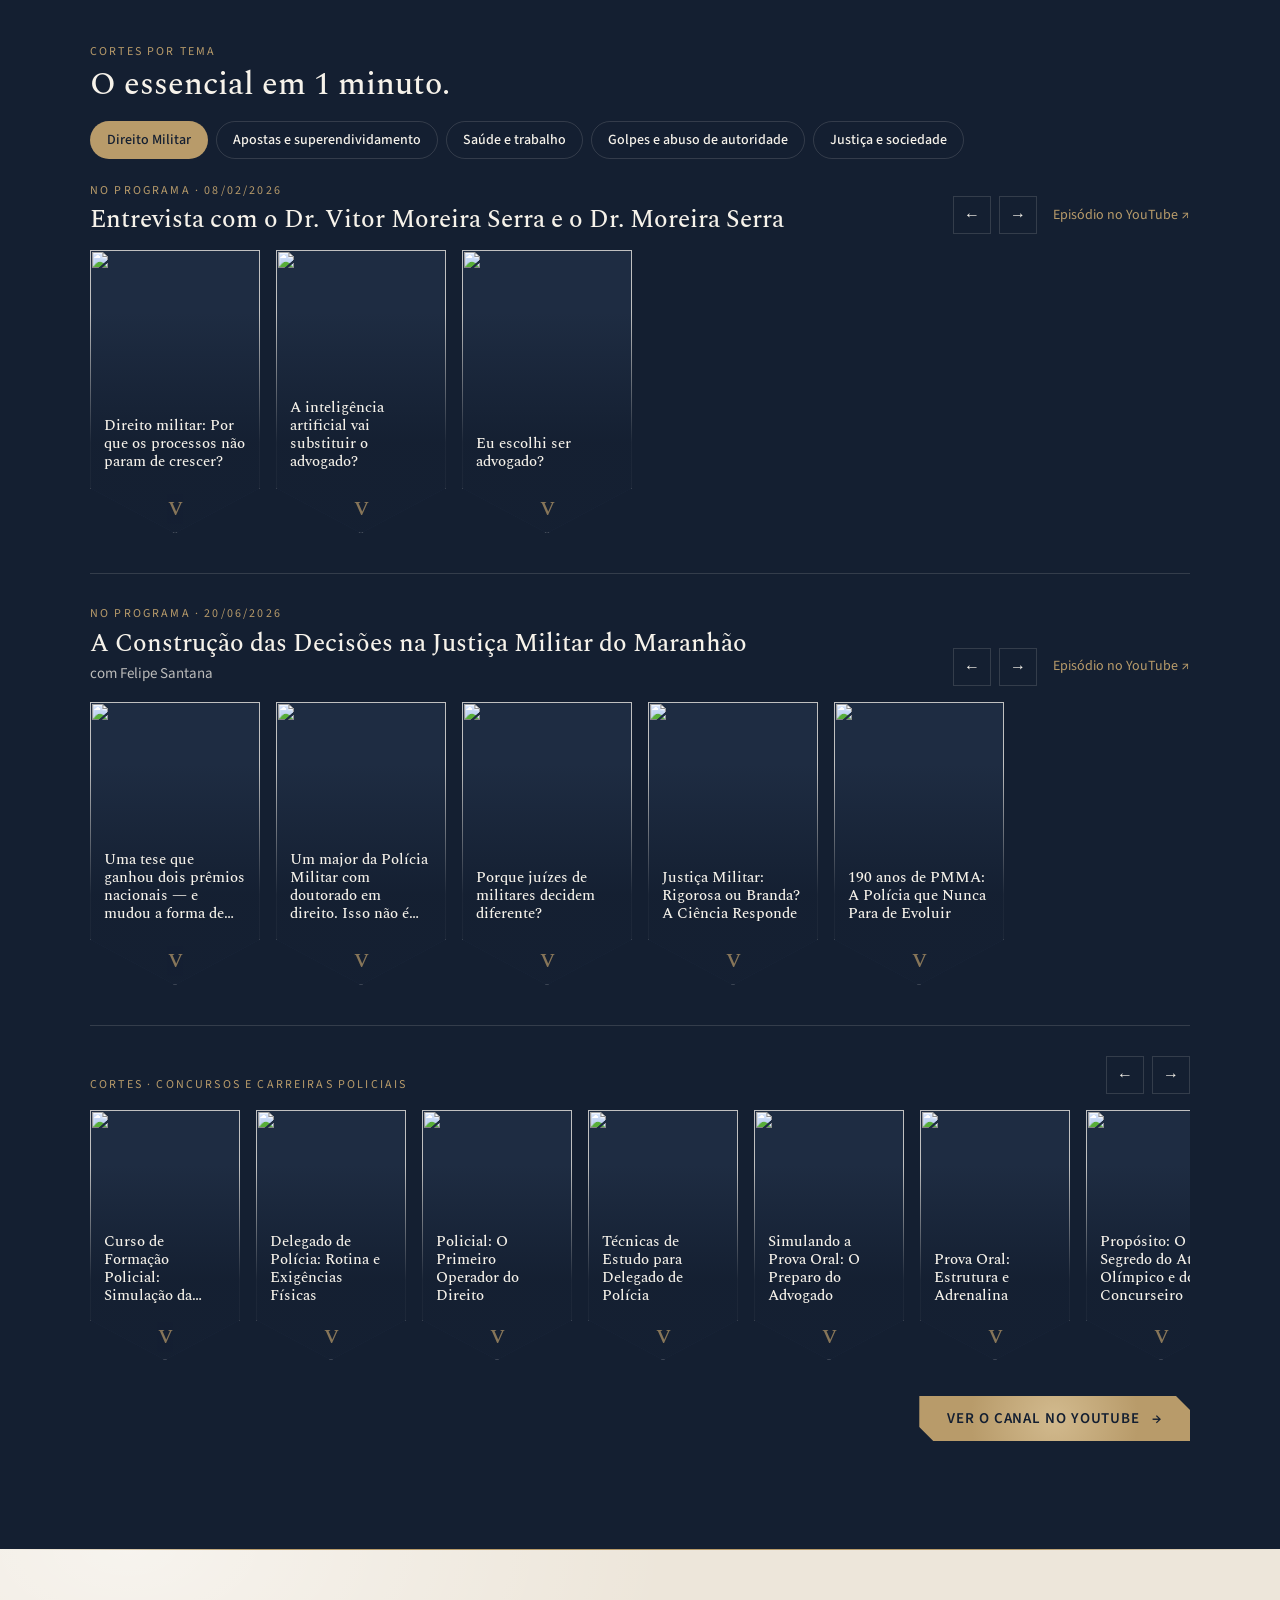
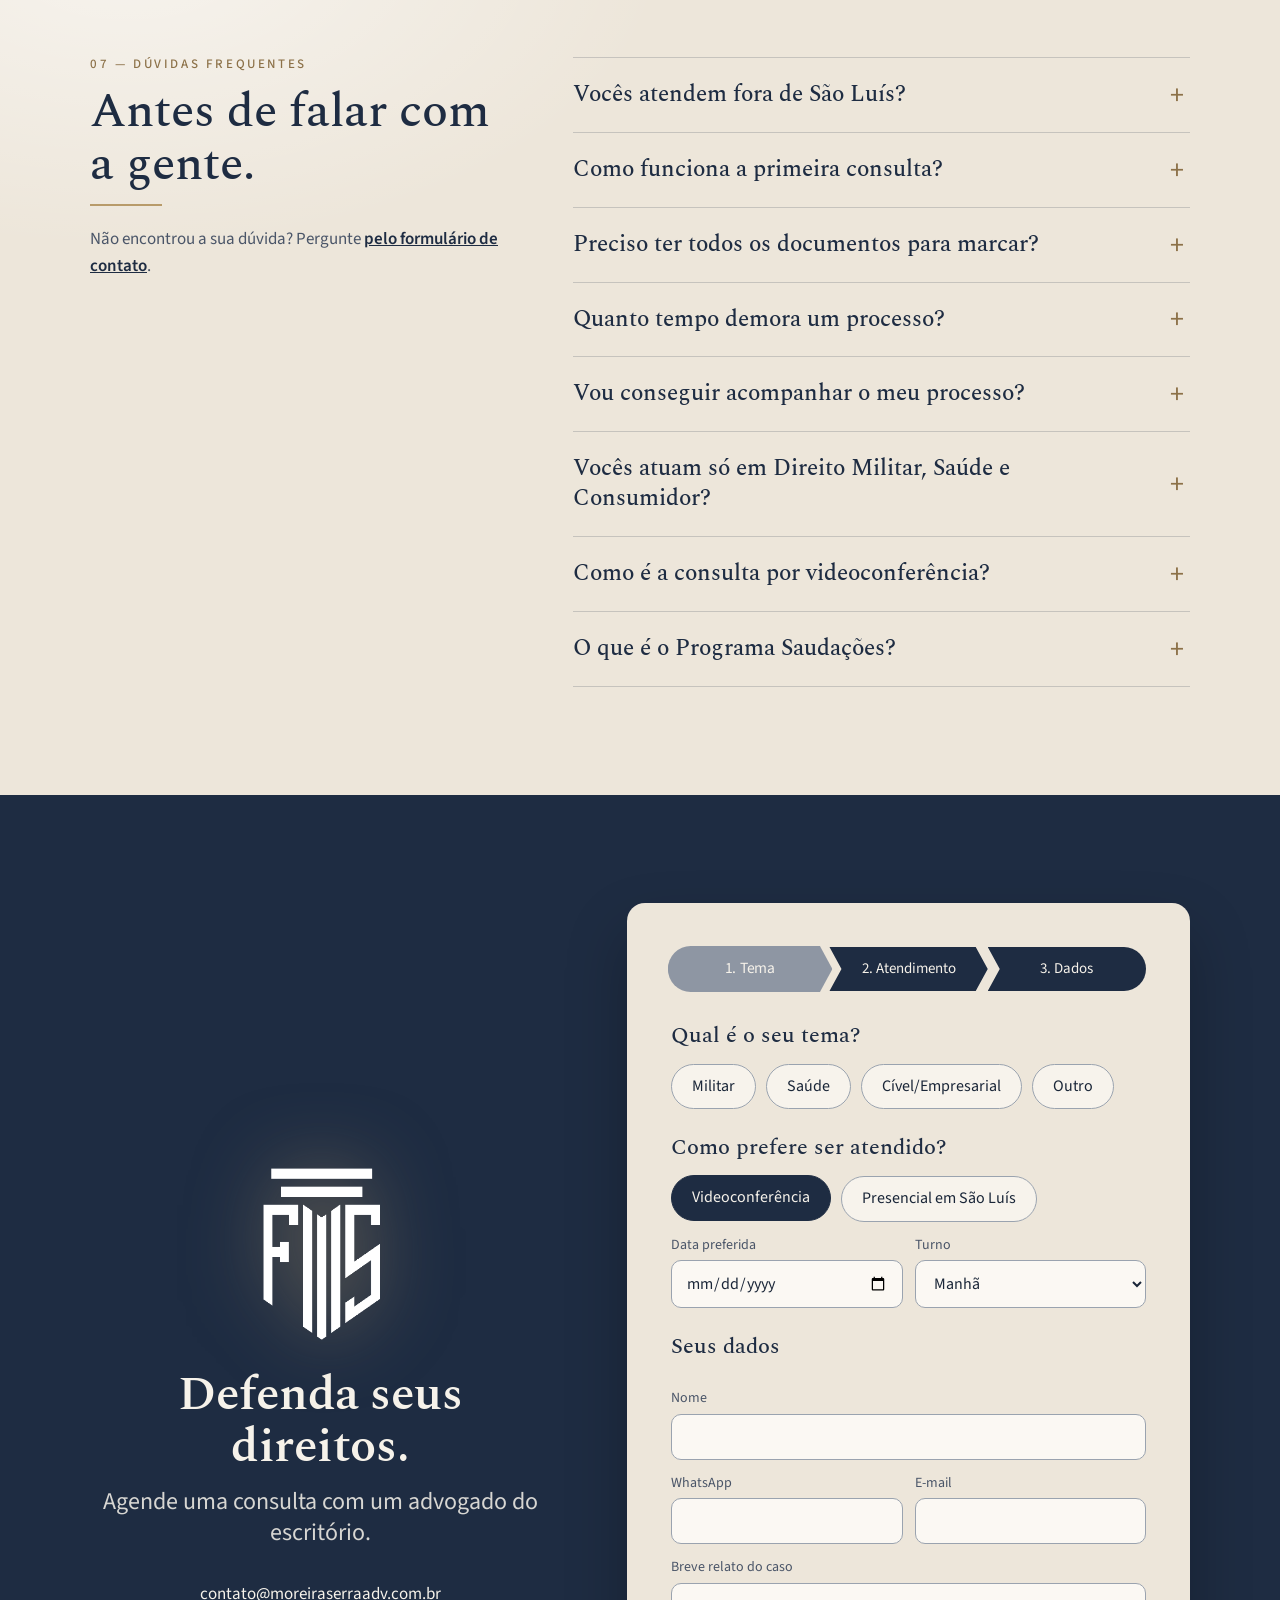
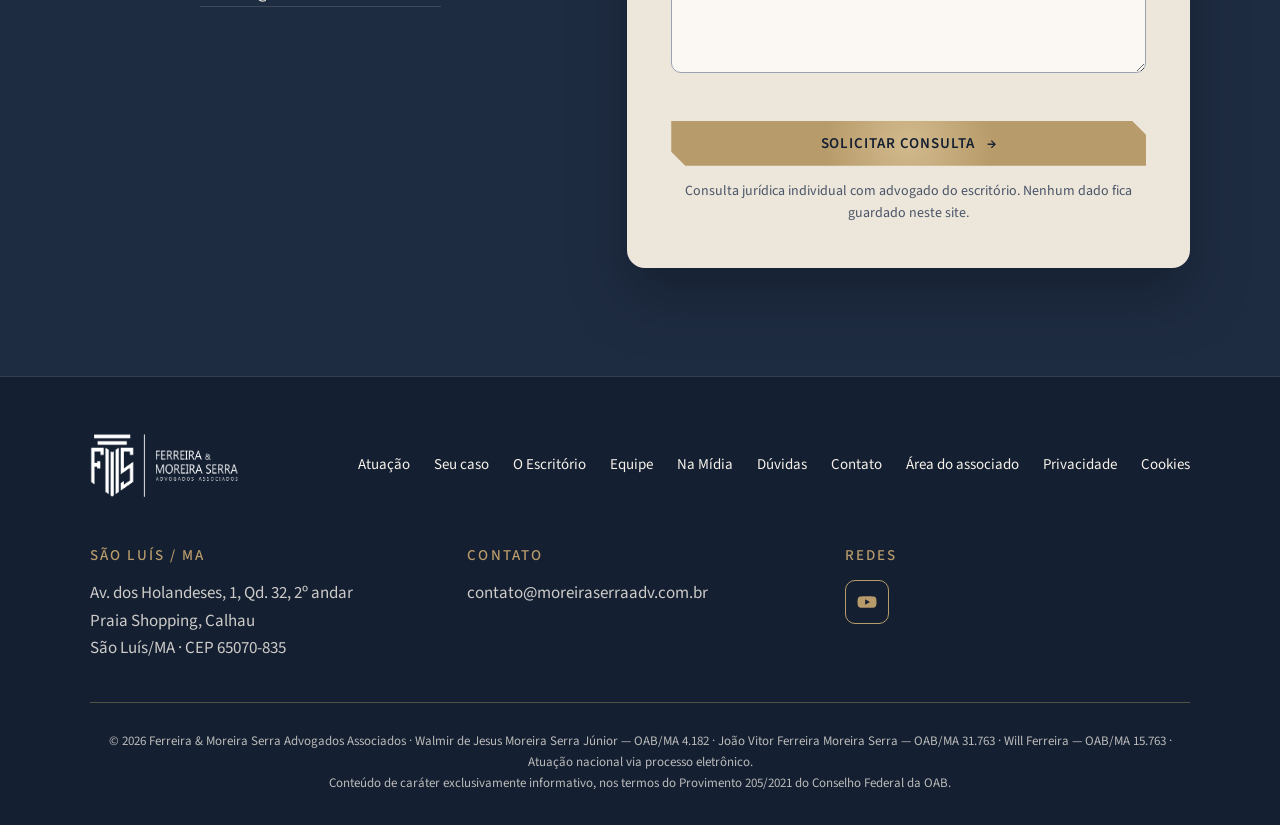
==== commit ff729dba: "Corrige escudos das áreas que ficavam invisíveis (content-visibility) e adiciona rede de segurança p" ====
--- a/index.html
+++ b/index.html
@@ -21,7 +21,7 @@
   <link rel="preconnect" href="https://fonts.googleapis.com">
   <link rel="preconnect" href="https://fonts.gstatic.com" crossorigin>
   <link href="https://fonts.googleapis.com/css2?family=Source+Sans+3:wght@400;500;600&family=Spectral:ital,wght@0,400;0,500;0,600;1,400&display=swap" rel="stylesheet">
-  <link rel="stylesheet" href="assets/css/style.css?v=20261118j">
+  <link rel="stylesheet" href="assets/css/style.css?v=20261118k">
   <script type="application/ld+json">
   {
     "@context": "https://schema.org",
@@ -592,13 +592,13 @@
   <svg viewBox="0 0 24 24"><path d="M12 2a10 10 0 0 0-8.6 15.1L2 22l5-1.3A10 10 0 1 0 12 2zm4.5 12.1c-.2-.1-1.5-.7-1.7-.8s-.4-.1-.6.1-.7.8-.8 1-.3.2-.5.1a6.7 6.7 0 0 1-3.3-2.9c-.3-.4.3-.4.7-1.3.1-.2 0-.3 0-.4l-.8-1.8c-.2-.5-.4-.4-.6-.4h-.5a1 1 0 0 0-.7.3 3 3 0 0 0-.9 2.2 5.2 5.2 0 0 0 1.1 2.7 11.8 11.8 0 0 0 4.5 4c1.7.7 2.3.8 3.2.6a2.7 2.7 0 0 0 1.8-1.3 2.2 2.2 0 0 0 .2-1.3c-.1-.1-.3-.2-.5-.3z"/></svg>
 </a>
 
-<script src="assets/js/contato.js?v=20261118j"></script>
-<script src="assets/js/metricas.js?v=20261118j"></script>
-<script src="assets/js/videos.js?v=20261118j"></script>
-<script src="assets/js/curadoria.js?v=20261118j"></script>
-<script src="assets/js/triagem.js?v=20261118j"></script>
-<script src="assets/js/equipe.js?v=20261118j"></script>
-<script src="assets/js/main.js?v=20261118j"></script>
-<script src="assets/js/movimento.js?v=20261118j"></script>
+<script src="assets/js/contato.js?v=20261118k"></script>
+<script src="assets/js/metricas.js?v=20261118k"></script>
+<script src="assets/js/videos.js?v=20261118k"></script>
+<script src="assets/js/curadoria.js?v=20261118k"></script>
+<script src="assets/js/triagem.js?v=20261118k"></script>
+<script src="assets/js/equipe.js?v=20261118k"></script>
+<script src="assets/js/main.js?v=20261118k"></script>
+<script src="assets/js/movimento.js?v=20261118k"></script>
 </body>
 </html>
--- a/assets/css/style.css
+++ b/assets/css/style.css
@@ -1228,6 +1228,3 @@
 .pagina-texto .topo { background: rgba(20,31,49,.94); }
 .rodape__legal a { color: inherit; }
 
-/* Desempenho: seções fora da tela não são pintadas até chegarem perto */
-.secao, .rodape { content-visibility: auto; contain-intrinsic-size: auto 900px; }
-.hero, #seu-caso { content-visibility: visible; }
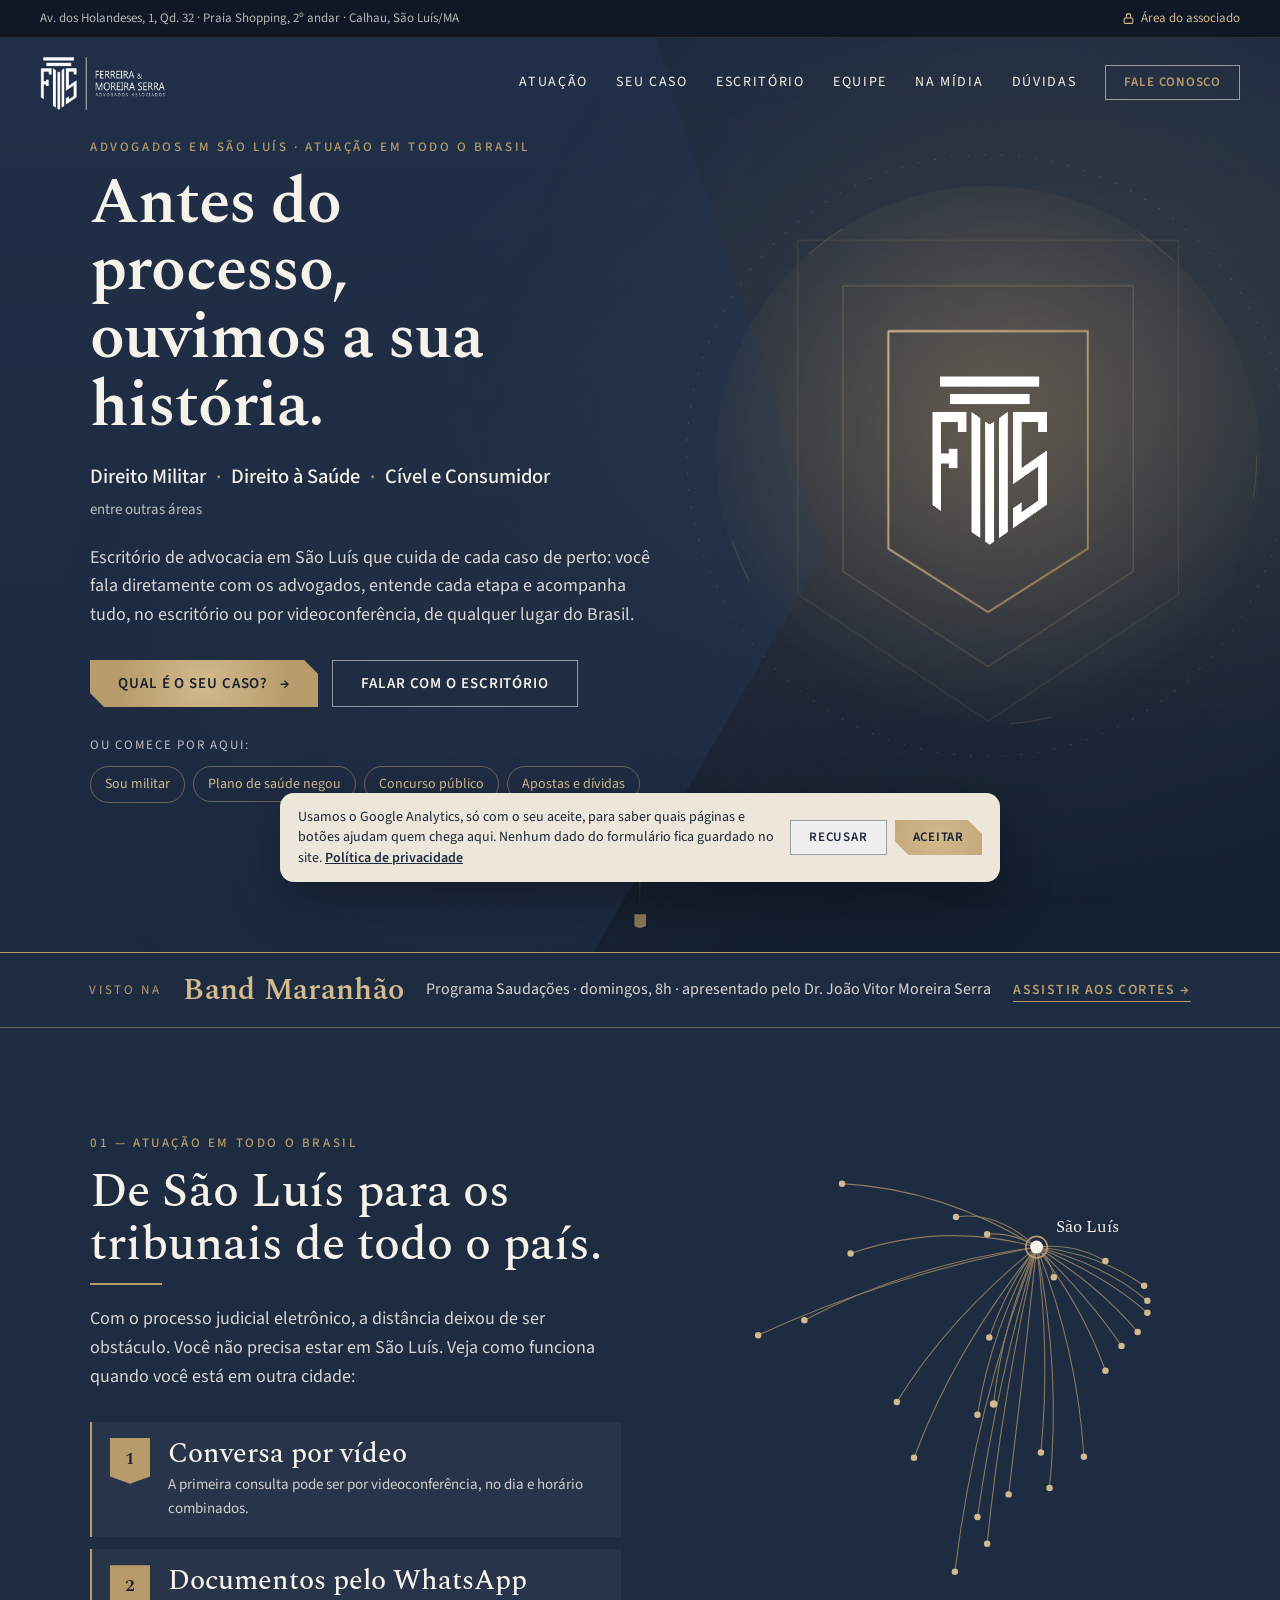
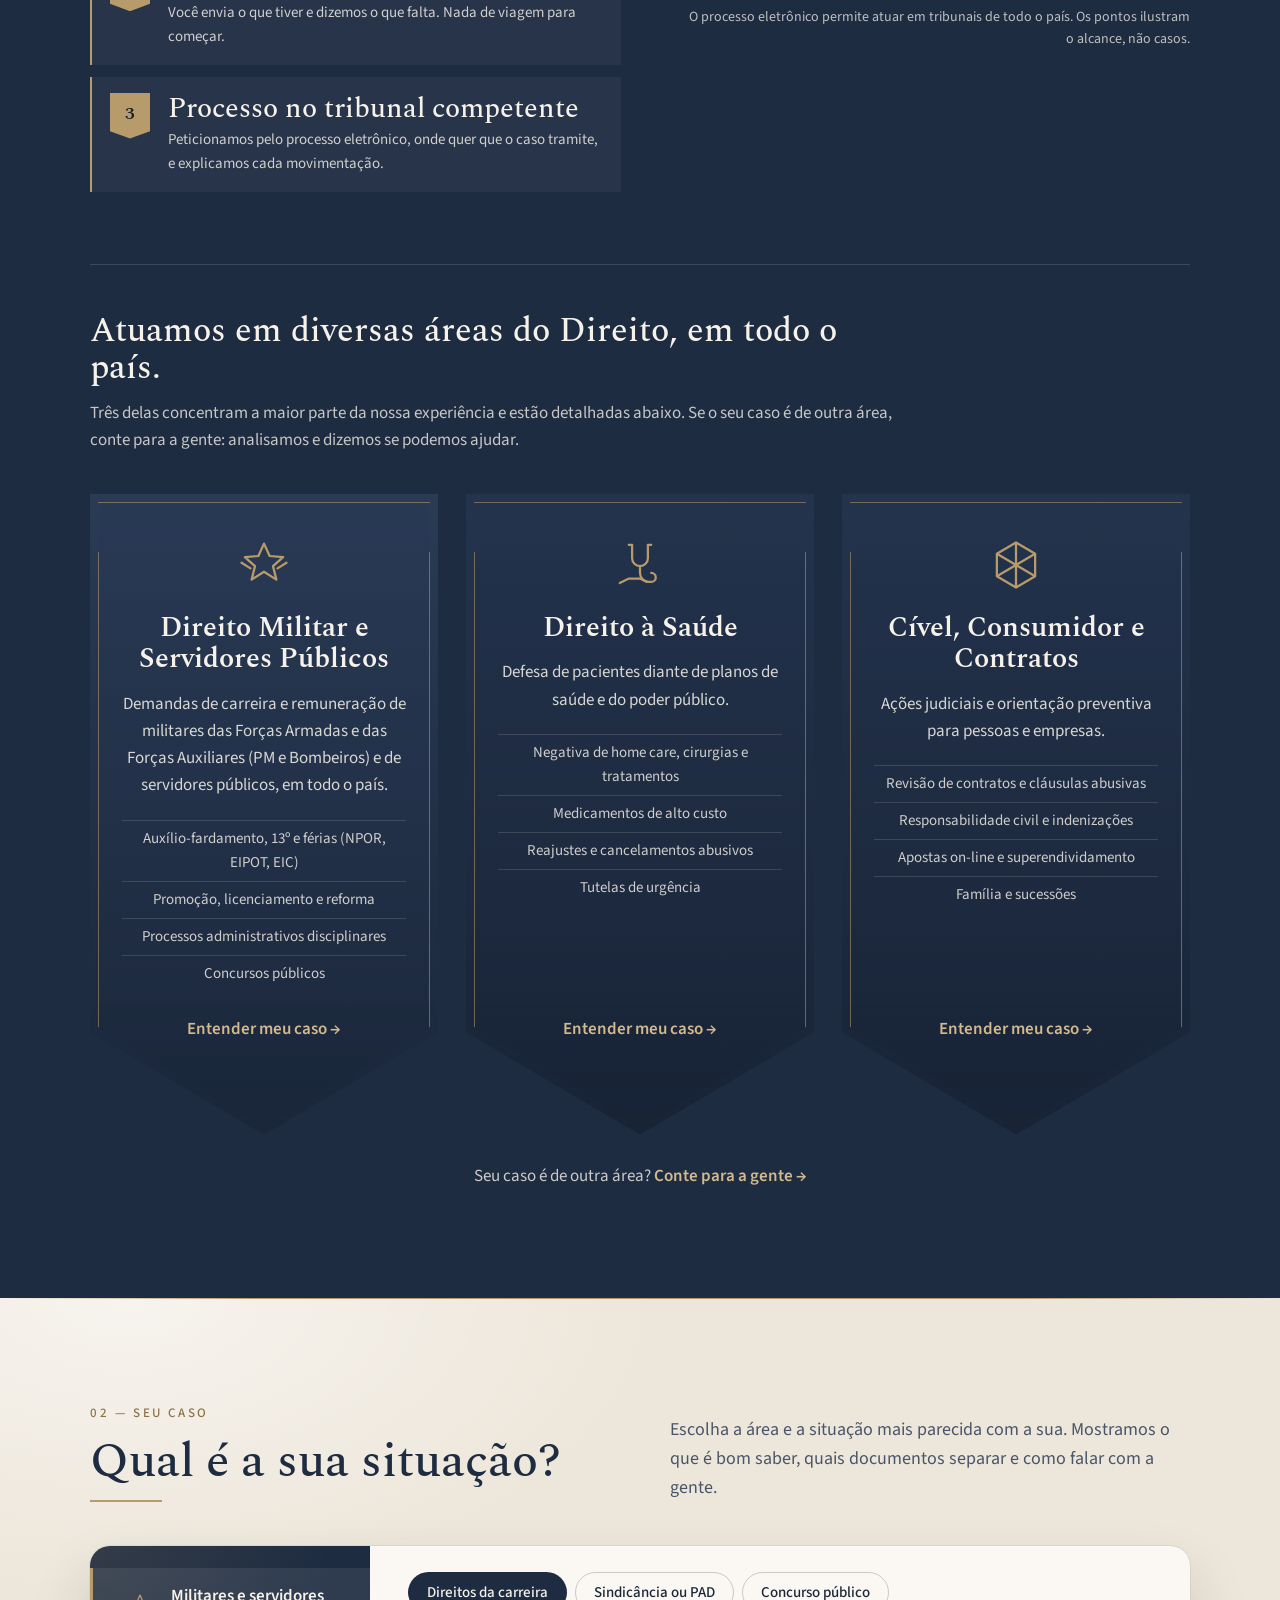
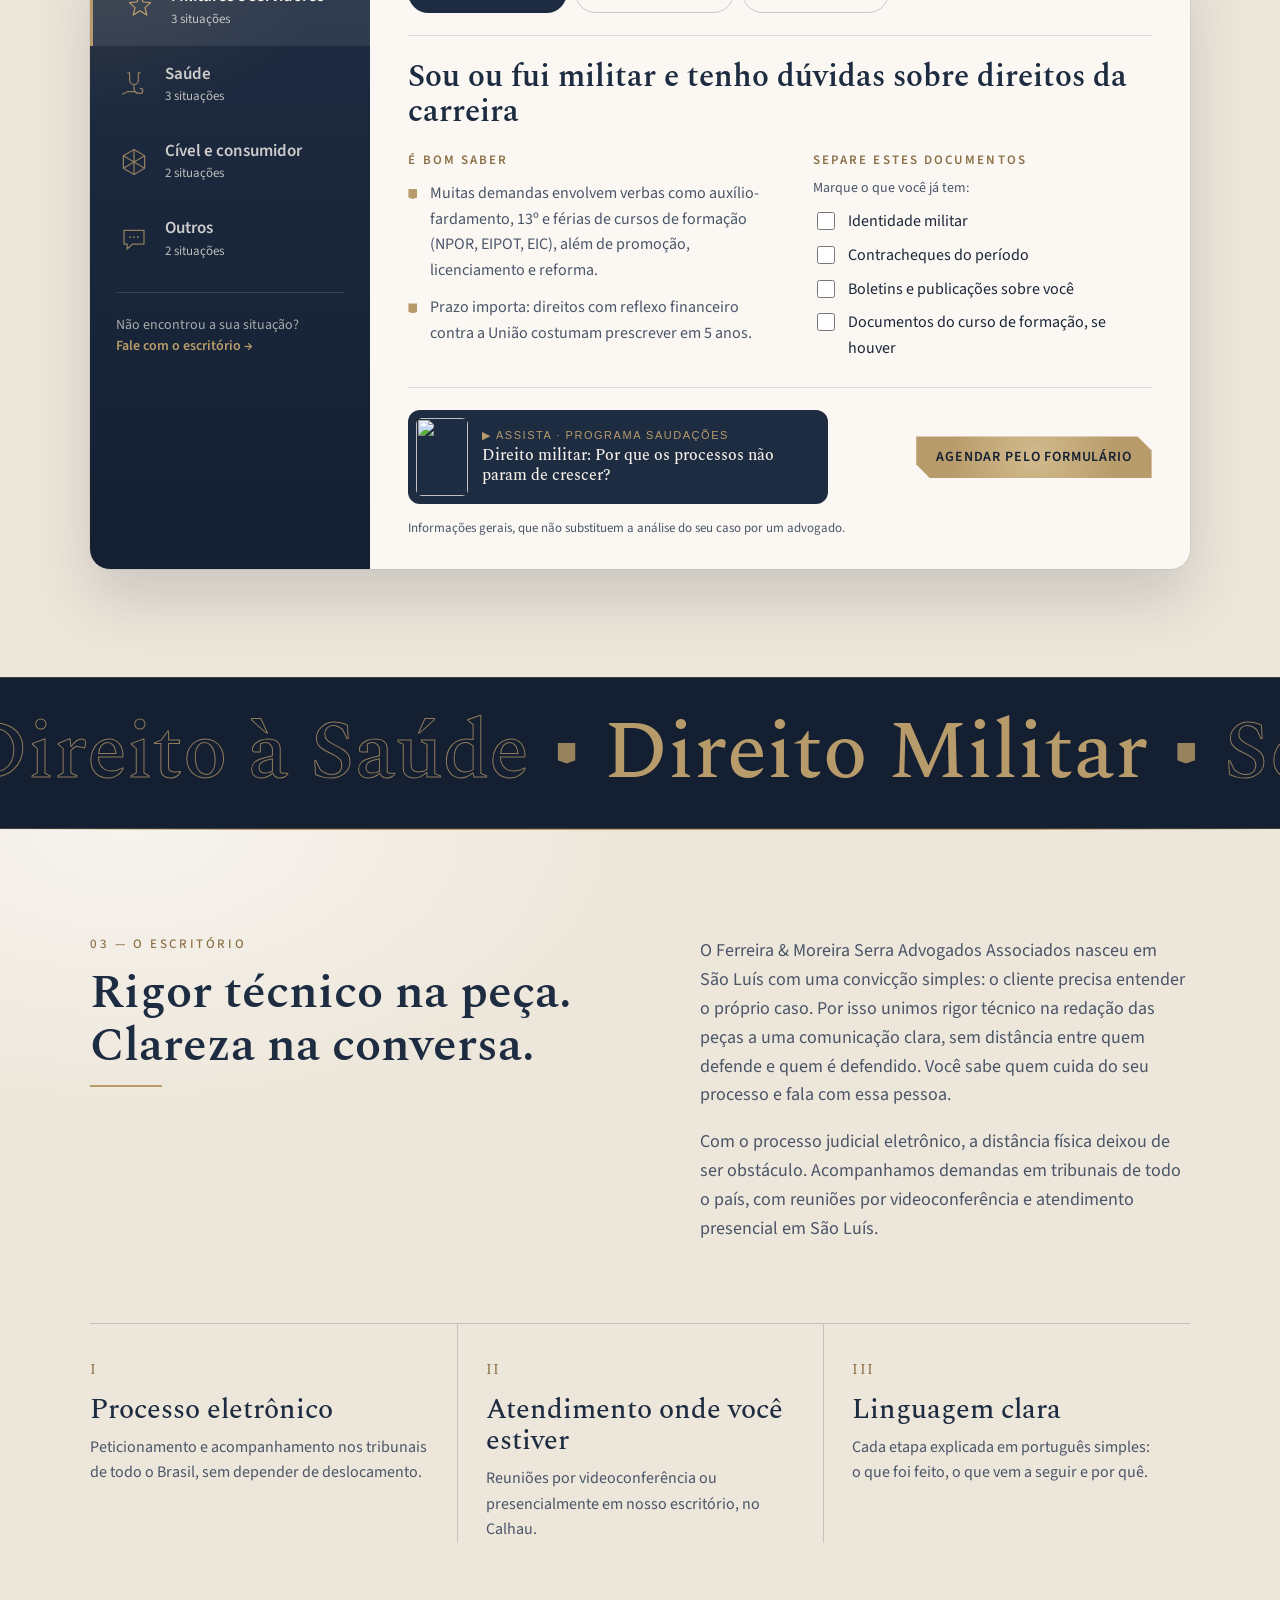
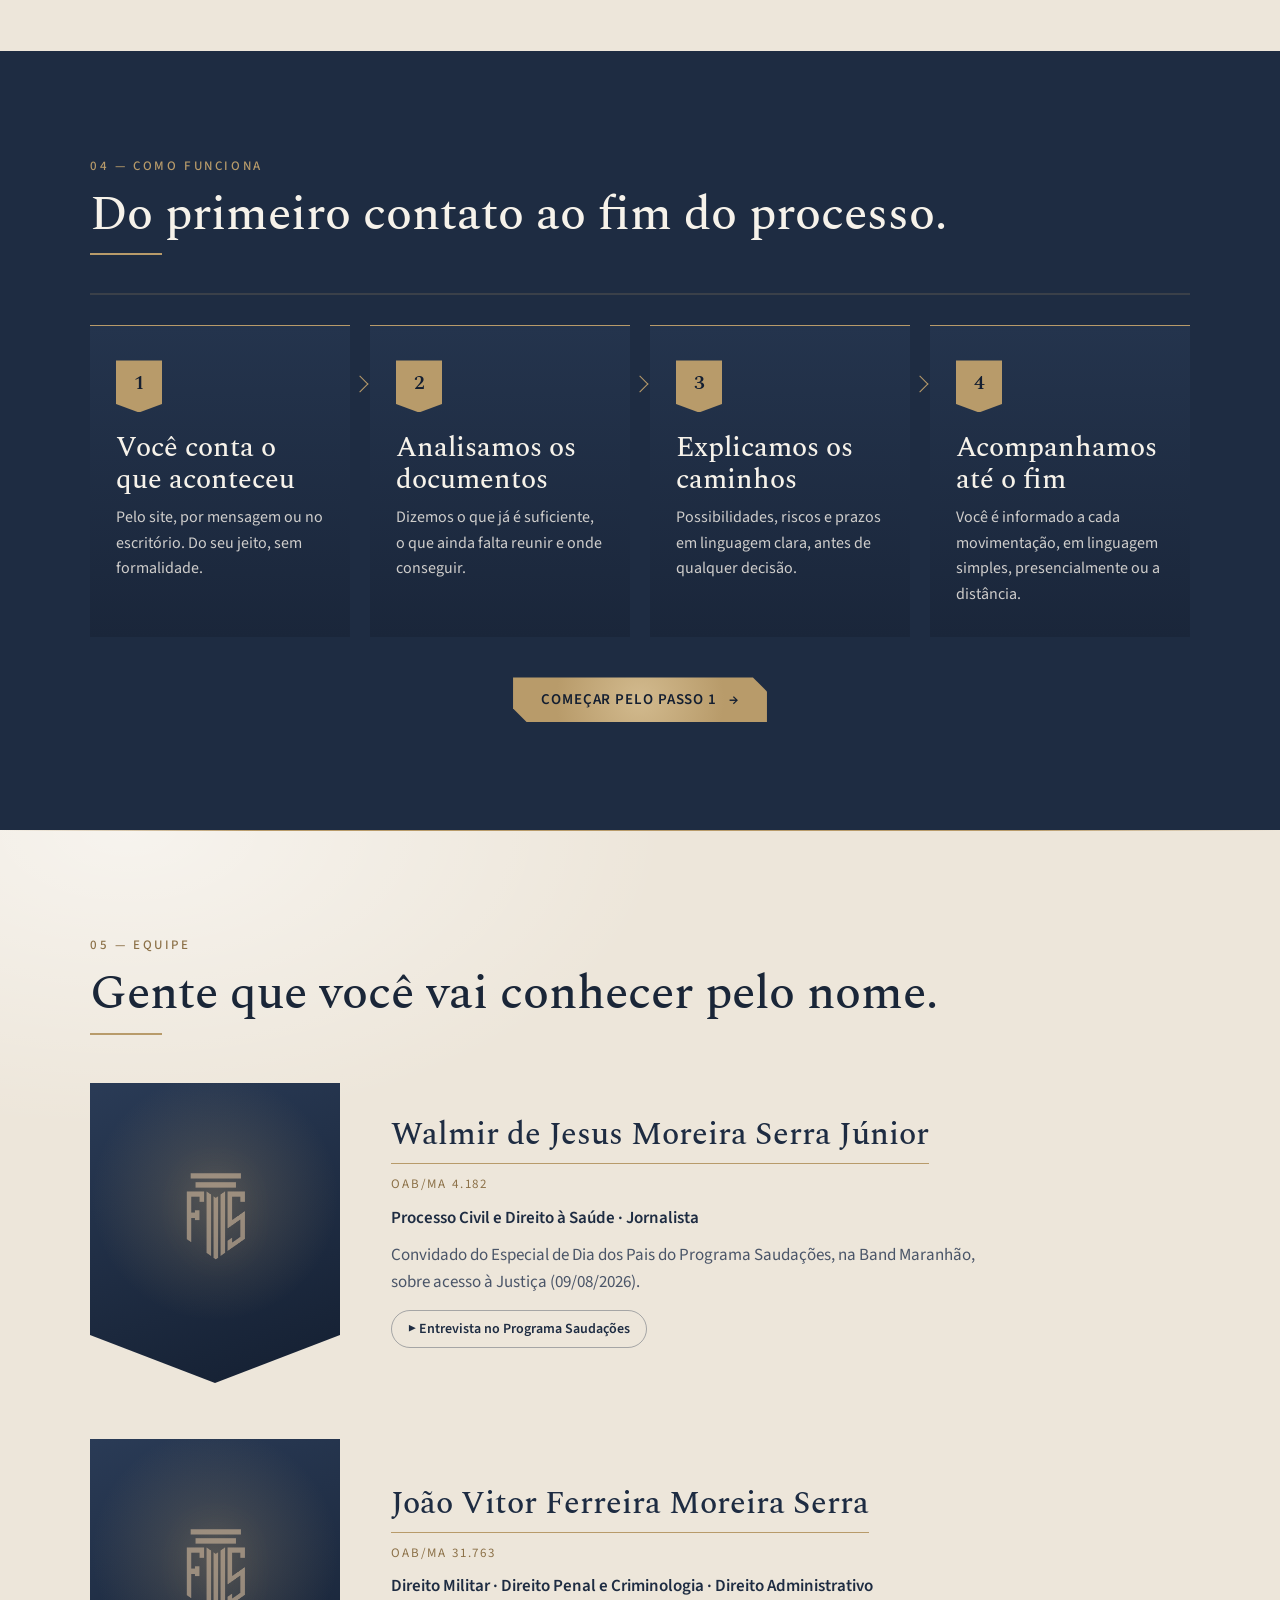
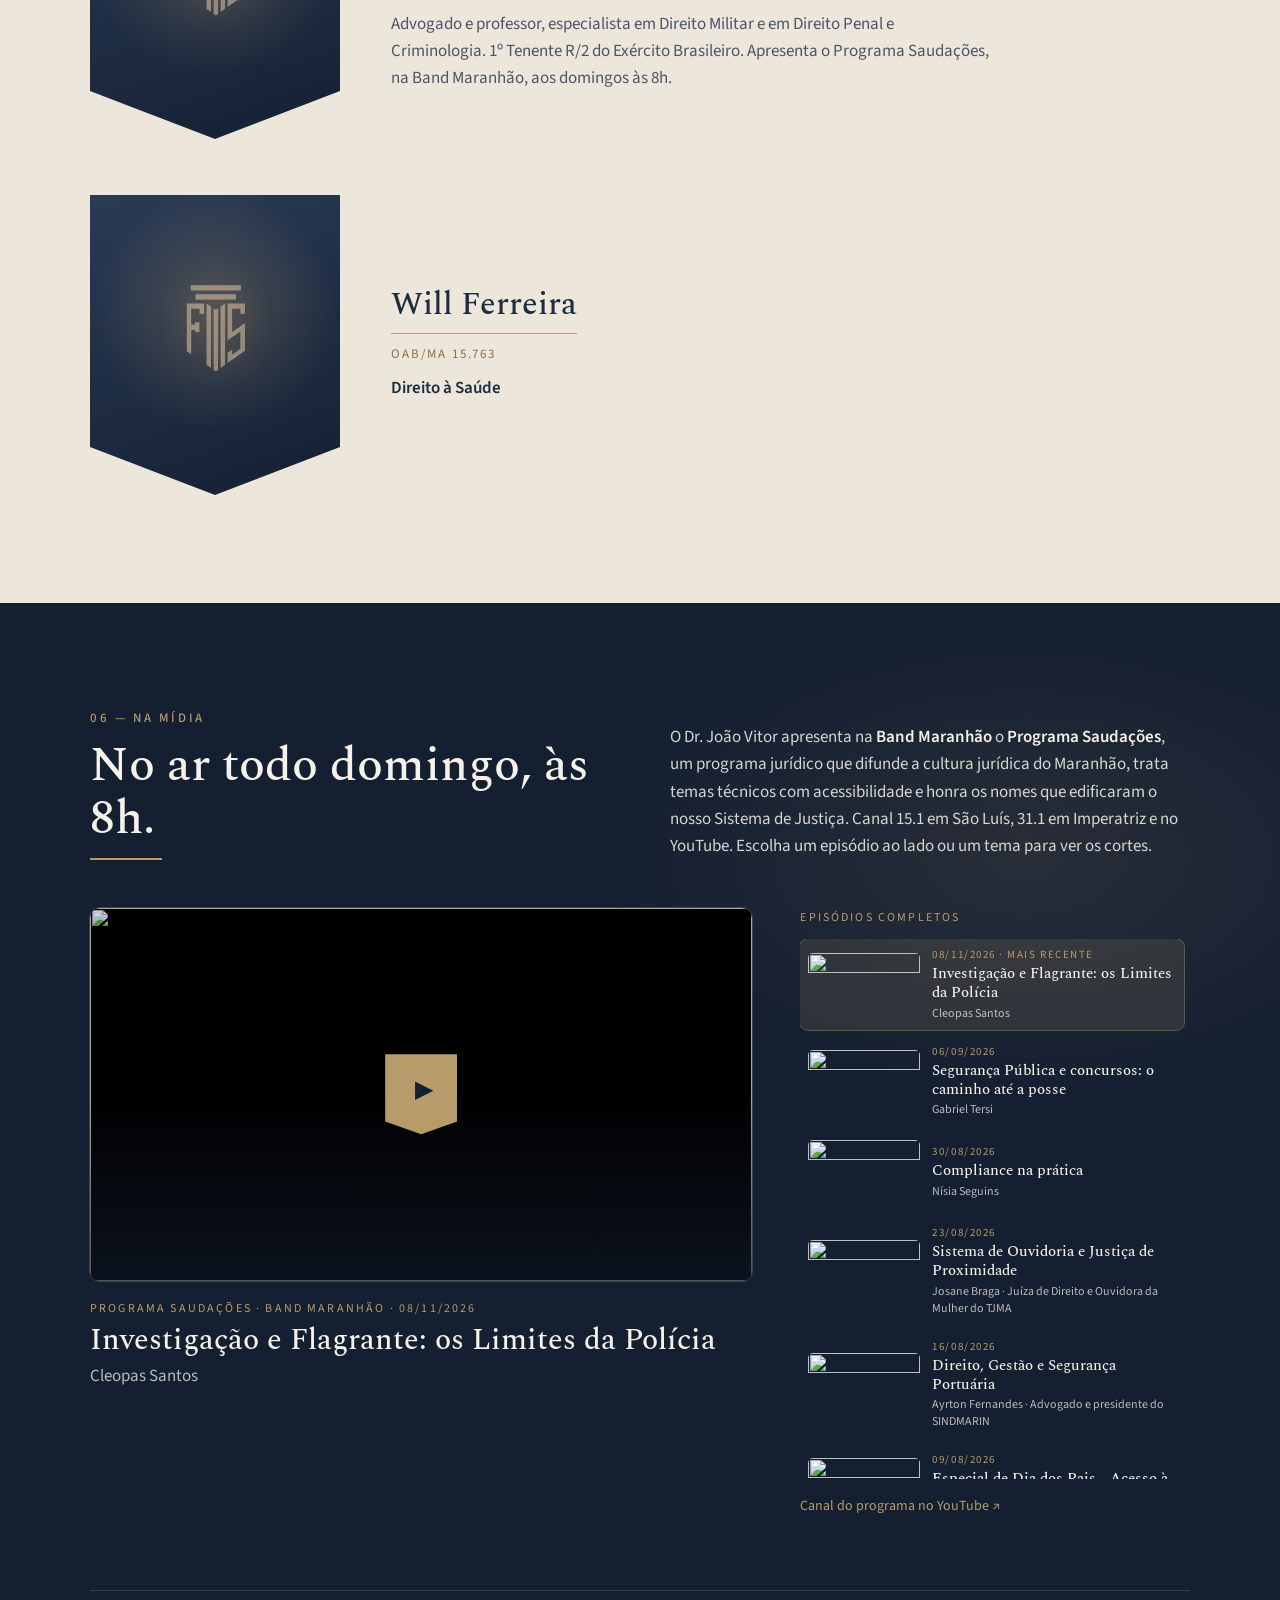
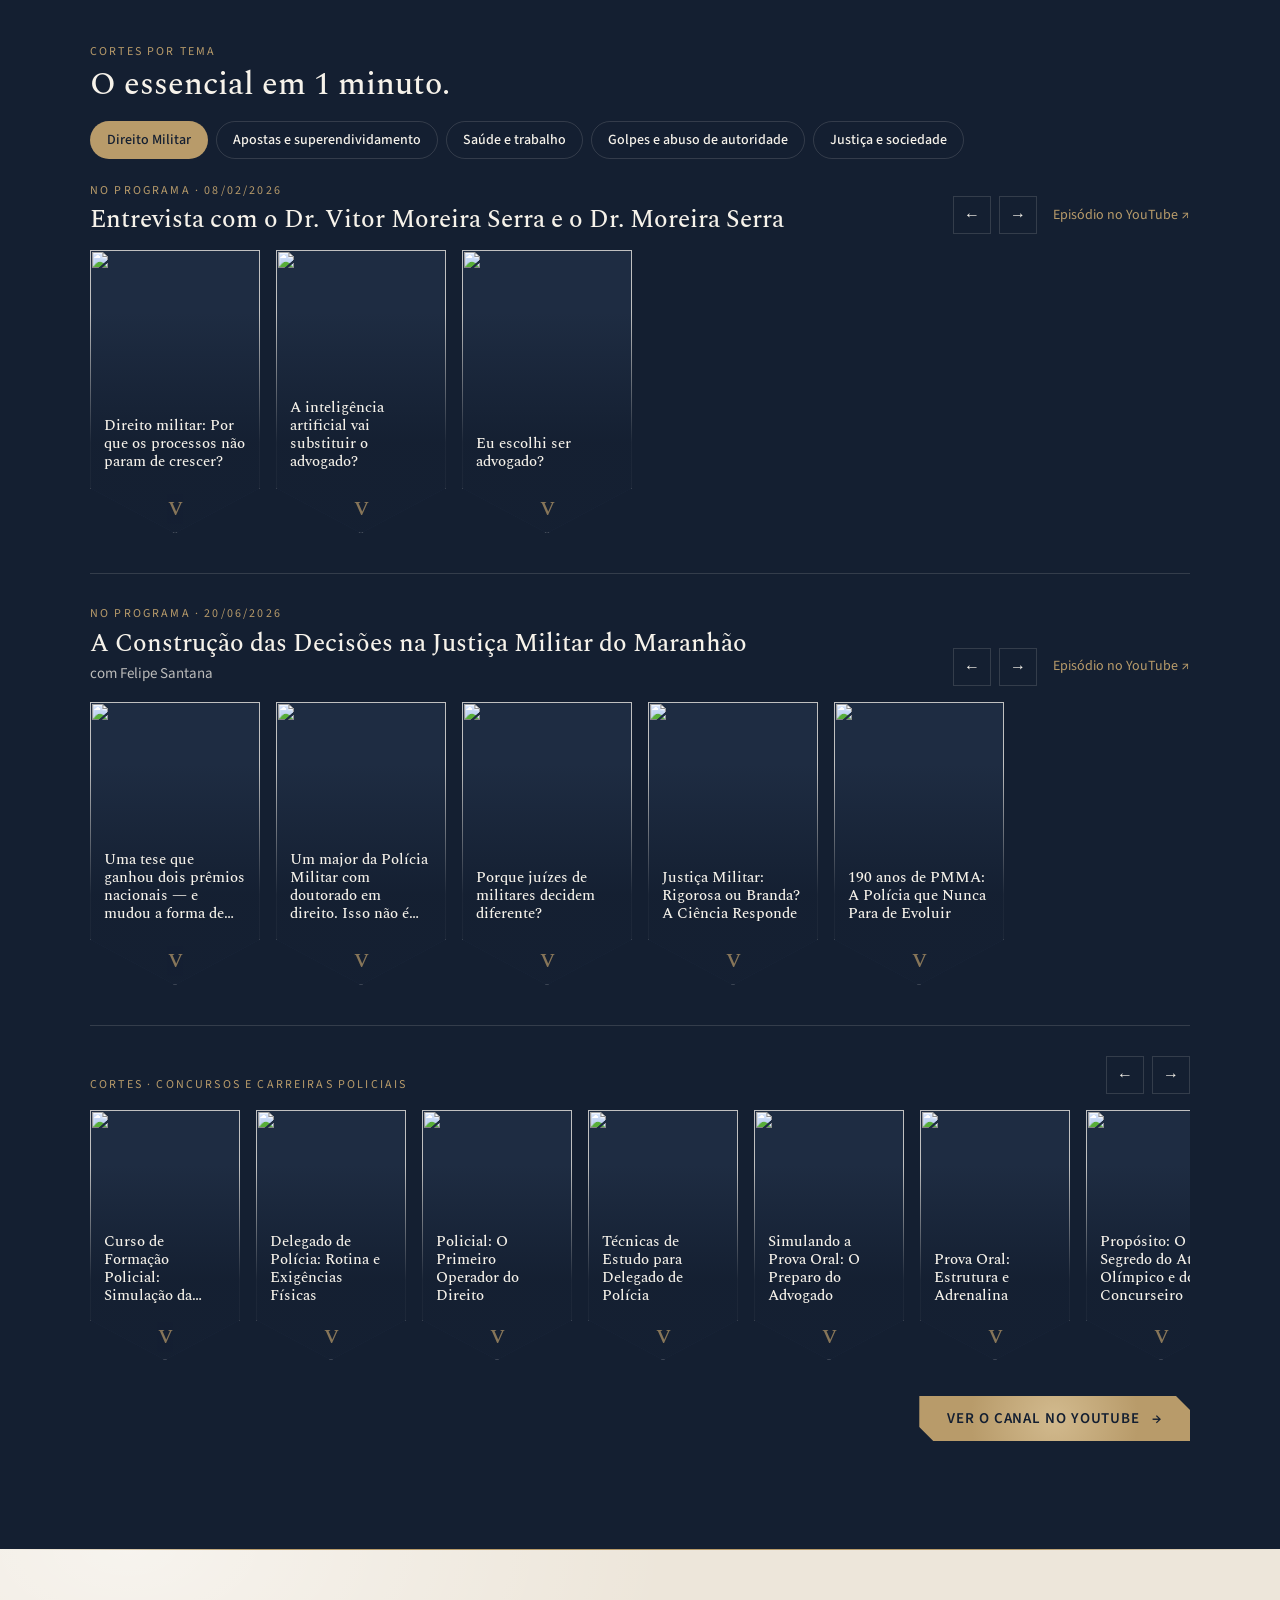
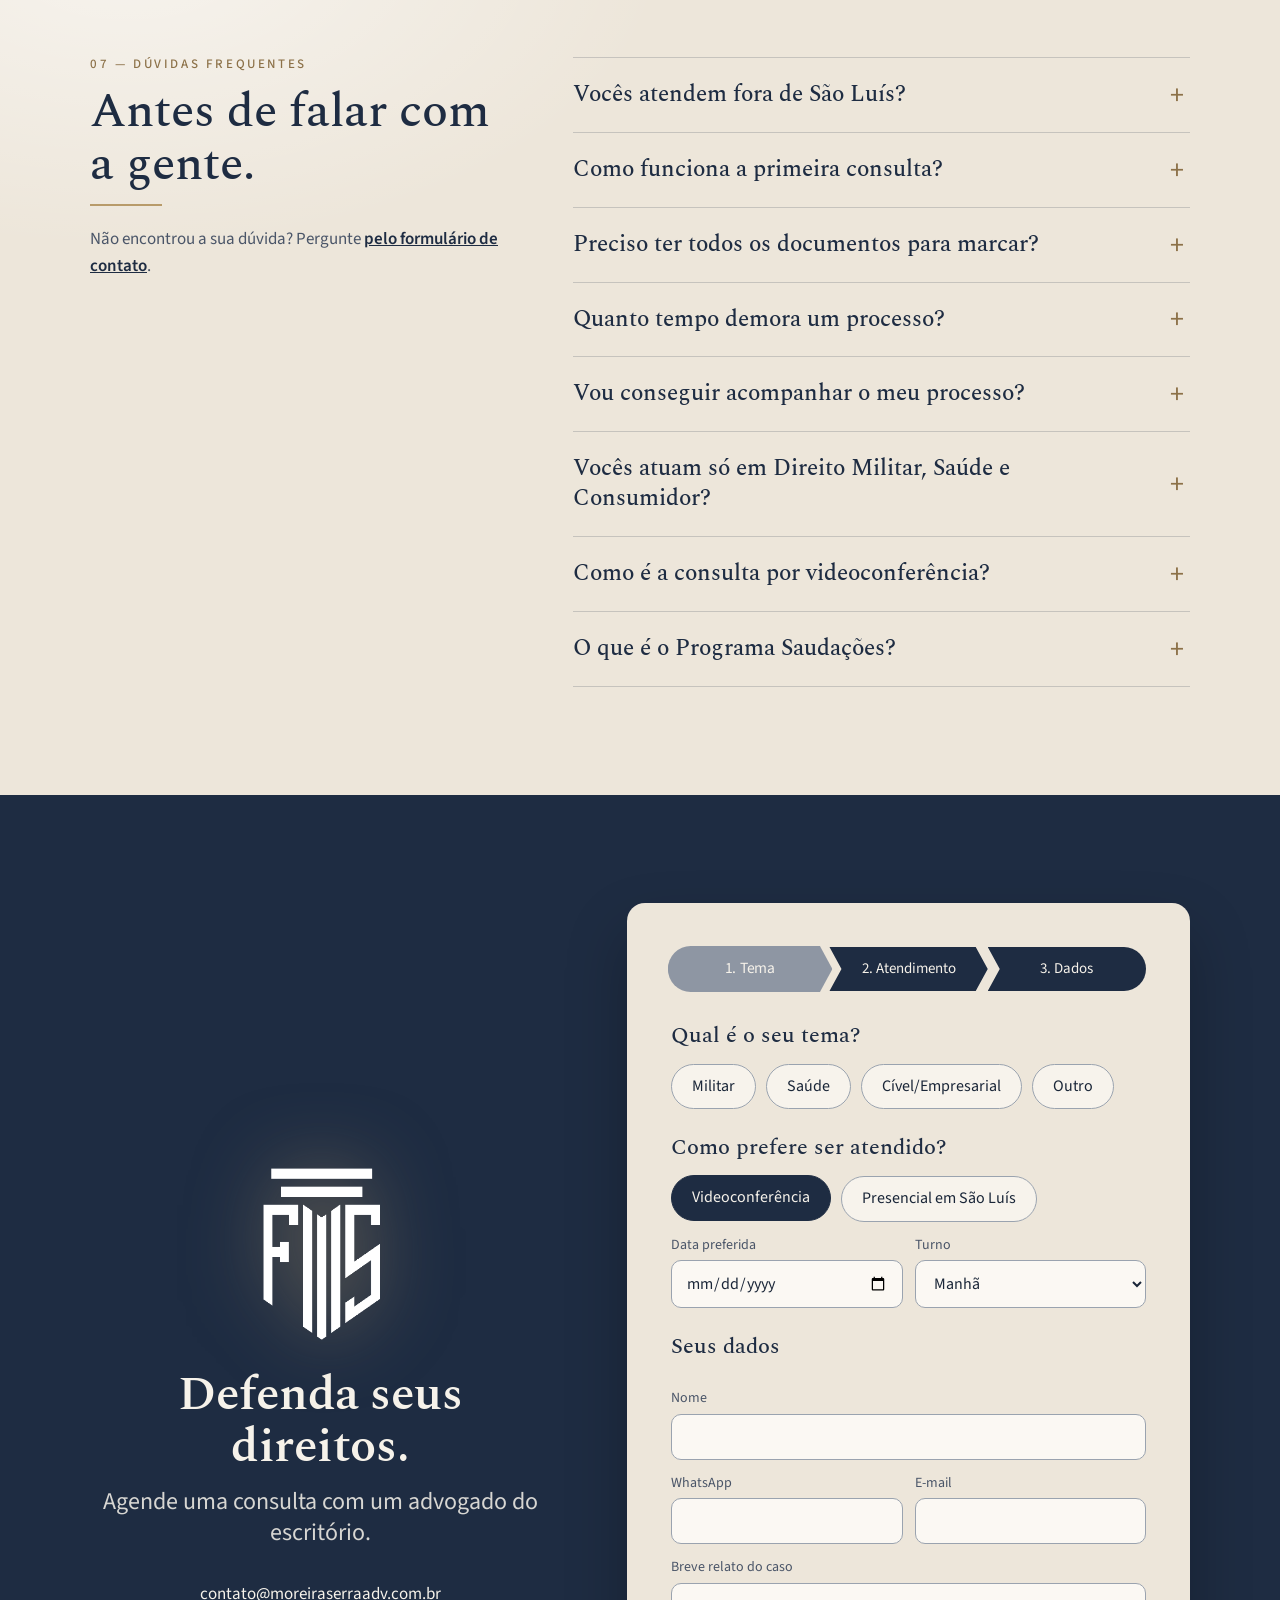
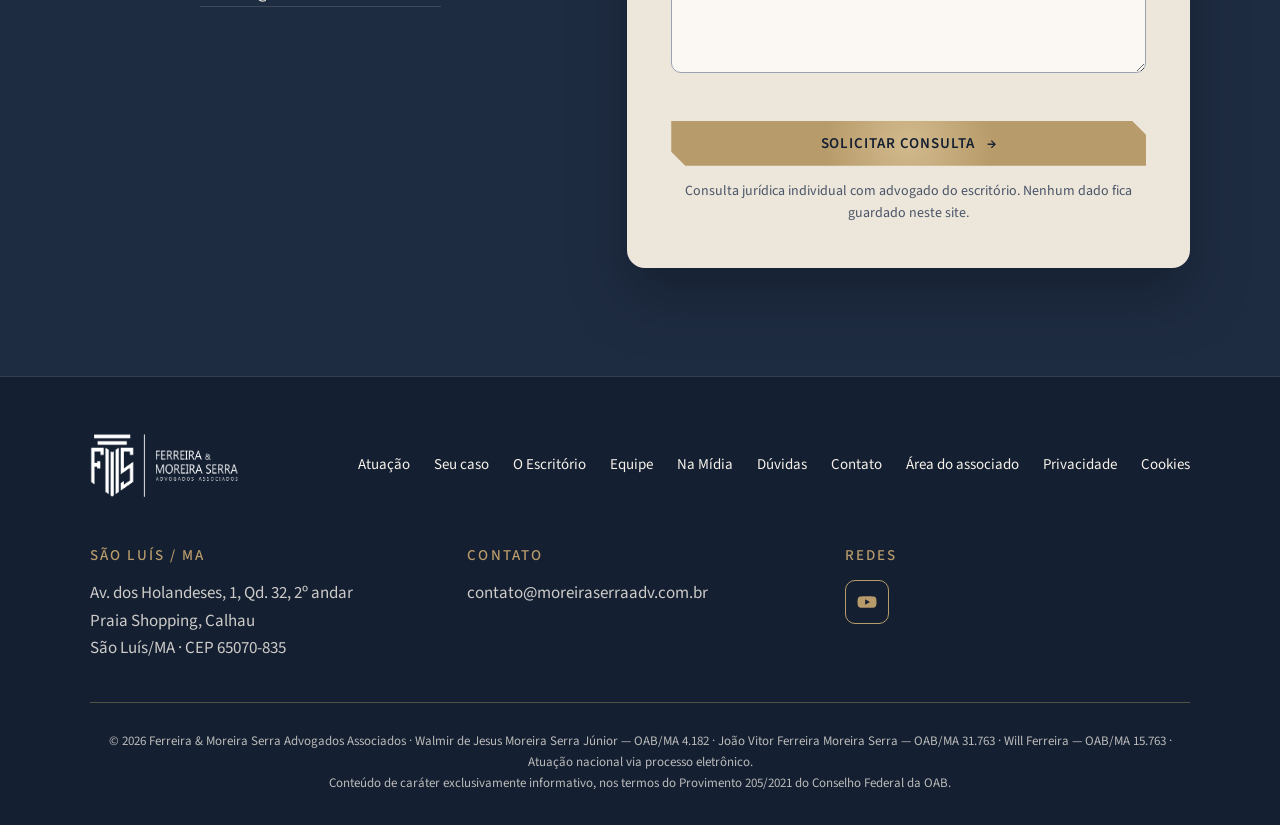
==== commit 6bb4f888: "Rolagem nativa: remove a rolagem suave por JS que causava delay Medido com eventos reais de roda (Ch" ====
--- a/index.html
+++ b/index.html
@@ -21,7 +21,7 @@
   <link rel="preconnect" href="https://fonts.googleapis.com">
   <link rel="preconnect" href="https://fonts.gstatic.com" crossorigin>
   <link href="https://fonts.googleapis.com/css2?family=Source+Sans+3:wght@400;500;600&family=Spectral:ital,wght@0,400;0,500;0,600;1,400&display=swap" rel="stylesheet">
-  <link rel="stylesheet" href="assets/css/style.css?v=20261118k">
+  <link rel="stylesheet" href="assets/css/style.css?v=20261120a">
   <script type="application/ld+json">
   {
     "@context": "https://schema.org",
@@ -592,13 +592,13 @@
   <svg viewBox="0 0 24 24"><path d="M12 2a10 10 0 0 0-8.6 15.1L2 22l5-1.3A10 10 0 1 0 12 2zm4.5 12.1c-.2-.1-1.5-.7-1.7-.8s-.4-.1-.6.1-.7.8-.8 1-.3.2-.5.1a6.7 6.7 0 0 1-3.3-2.9c-.3-.4.3-.4.7-1.3.1-.2 0-.3 0-.4l-.8-1.8c-.2-.5-.4-.4-.6-.4h-.5a1 1 0 0 0-.7.3 3 3 0 0 0-.9 2.2 5.2 5.2 0 0 0 1.1 2.7 11.8 11.8 0 0 0 4.5 4c1.7.7 2.3.8 3.2.6a2.7 2.7 0 0 0 1.8-1.3 2.2 2.2 0 0 0 .2-1.3c-.1-.1-.3-.2-.5-.3z"/></svg>
 </a>
 
-<script src="assets/js/contato.js?v=20261118k"></script>
-<script src="assets/js/metricas.js?v=20261118k"></script>
-<script src="assets/js/videos.js?v=20261118k"></script>
-<script src="assets/js/curadoria.js?v=20261118k"></script>
-<script src="assets/js/triagem.js?v=20261118k"></script>
-<script src="assets/js/equipe.js?v=20261118k"></script>
-<script src="assets/js/main.js?v=20261118k"></script>
-<script src="assets/js/movimento.js?v=20261118k"></script>
+<script src="assets/js/contato.js?v=20261120a"></script>
+<script src="assets/js/metricas.js?v=20261120a"></script>
+<script src="assets/js/videos.js?v=20261120a"></script>
+<script src="assets/js/curadoria.js?v=20261120a"></script>
+<script src="assets/js/triagem.js?v=20261120a"></script>
+<script src="assets/js/equipe.js?v=20261120a"></script>
+<script src="assets/js/main.js?v=20261120a"></script>
+<script src="assets/js/movimento.js?v=20261120a"></script>
 </body>
 </html>
--- a/assets/css/style.css
+++ b/assets/css/style.css
@@ -1115,7 +1115,7 @@
 }
 
 /* ==========================================================
-   MOTION 2 (2026-11-18) — abertura, rolagem suave, paralaxe de profundidade,
+   MOTION 2 (2026-11-18) — abertura, paralaxe de profundidade (rolagem suave por JS removida em 2026-11-20),
    mapa com sinais em trânsito, títulos com fio, campos do formulário.
    ========================================================== */
 
@@ -1153,7 +1153,7 @@
 /* --- Profundidade: fundos andam mais devagar que o conteúdo (--sy = deslocamento em px, do JS) --- */
 .anima .hero__canvas { transform: translateY(calc(var(--hp, 0) * 120px)); will-change: transform; }
 .anima .secao--escura, .anima .secao--marinho { background-attachment: scroll; }
-.anima .brasil__mapa { transform: translateY(calc(var(--par, 0) * -1px)); transition: transform .1s linear; }
+.anima .brasil__mapa { transform: translateY(calc(var(--par, 0) * -1px)); will-change: transform; } /* sem transition: o valor já é atualizado por quadro; a transição de .1s deixava o mapa atrasado em relação ao conteúdo */
 .anima .letreiro__trilho { will-change: transform; }
 
 /* --- Mapa: sinais percorrem as linhas de São Luís até as capitais --- */
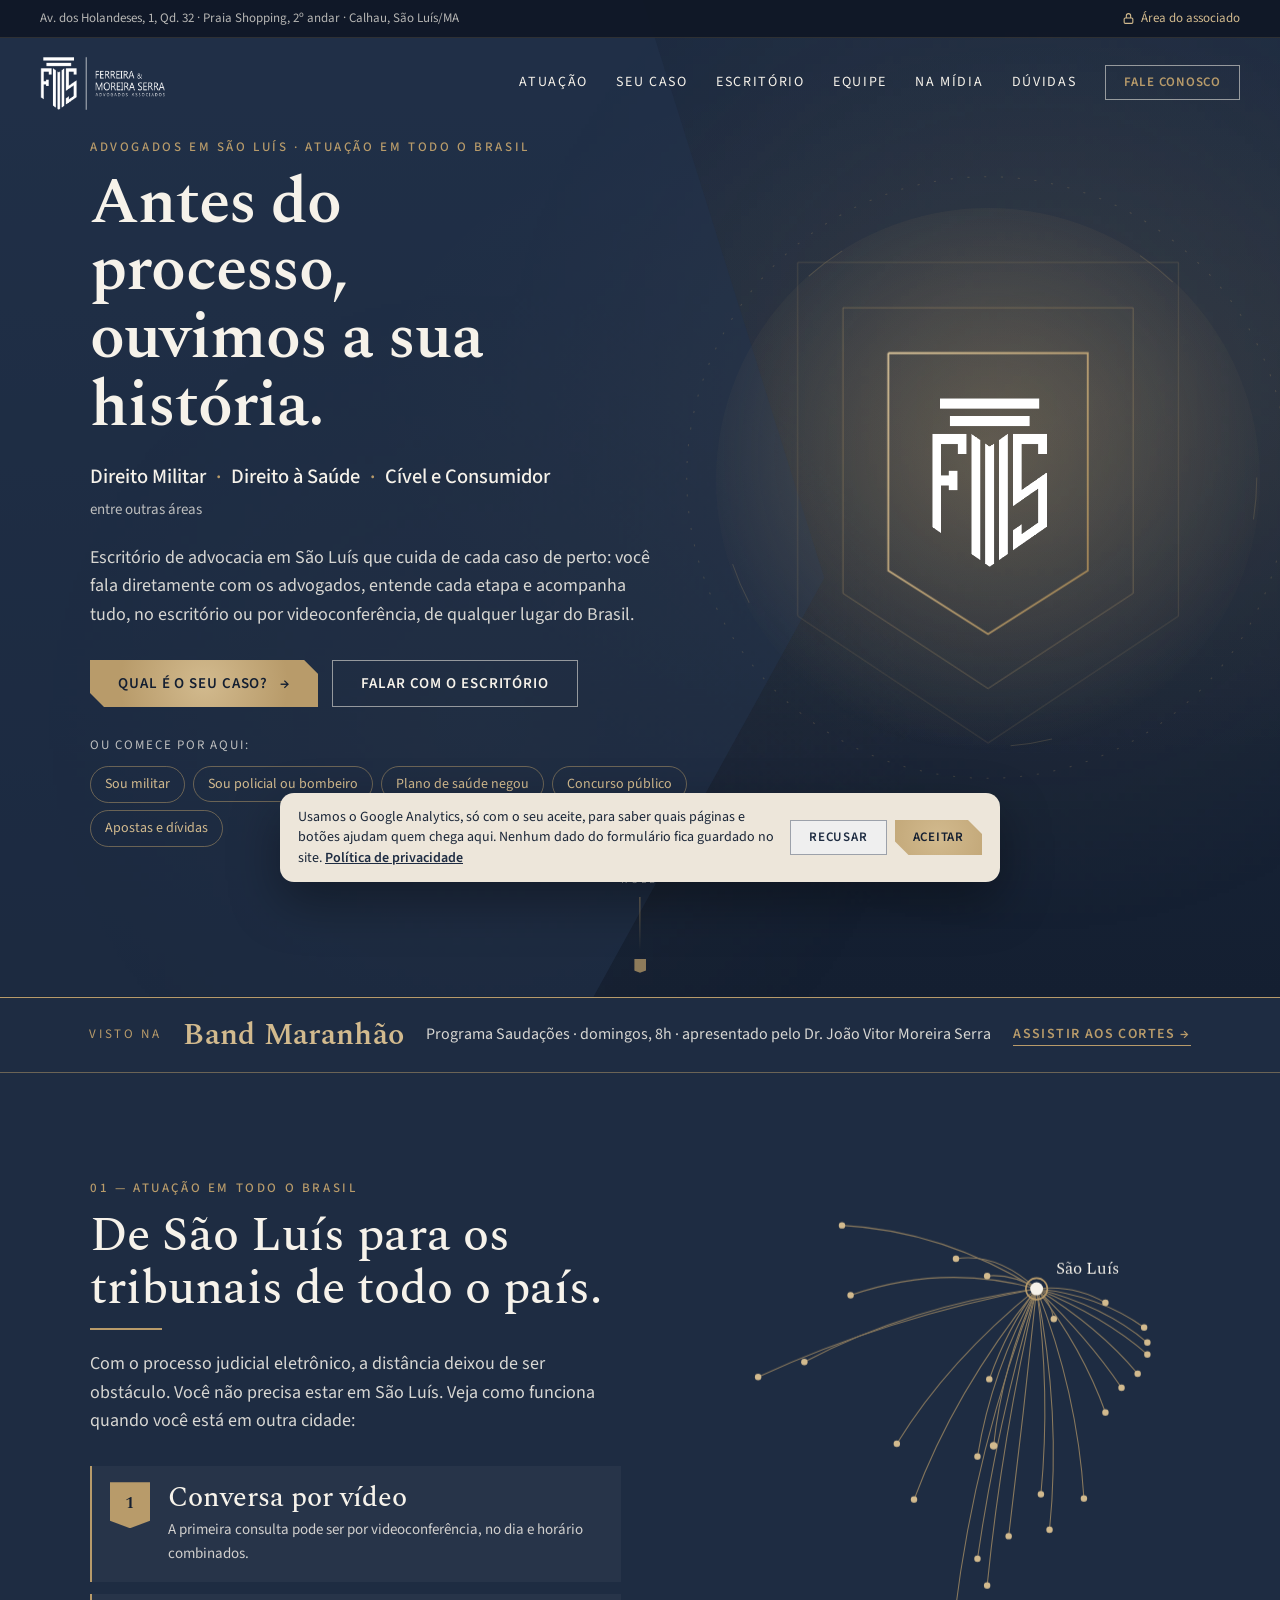
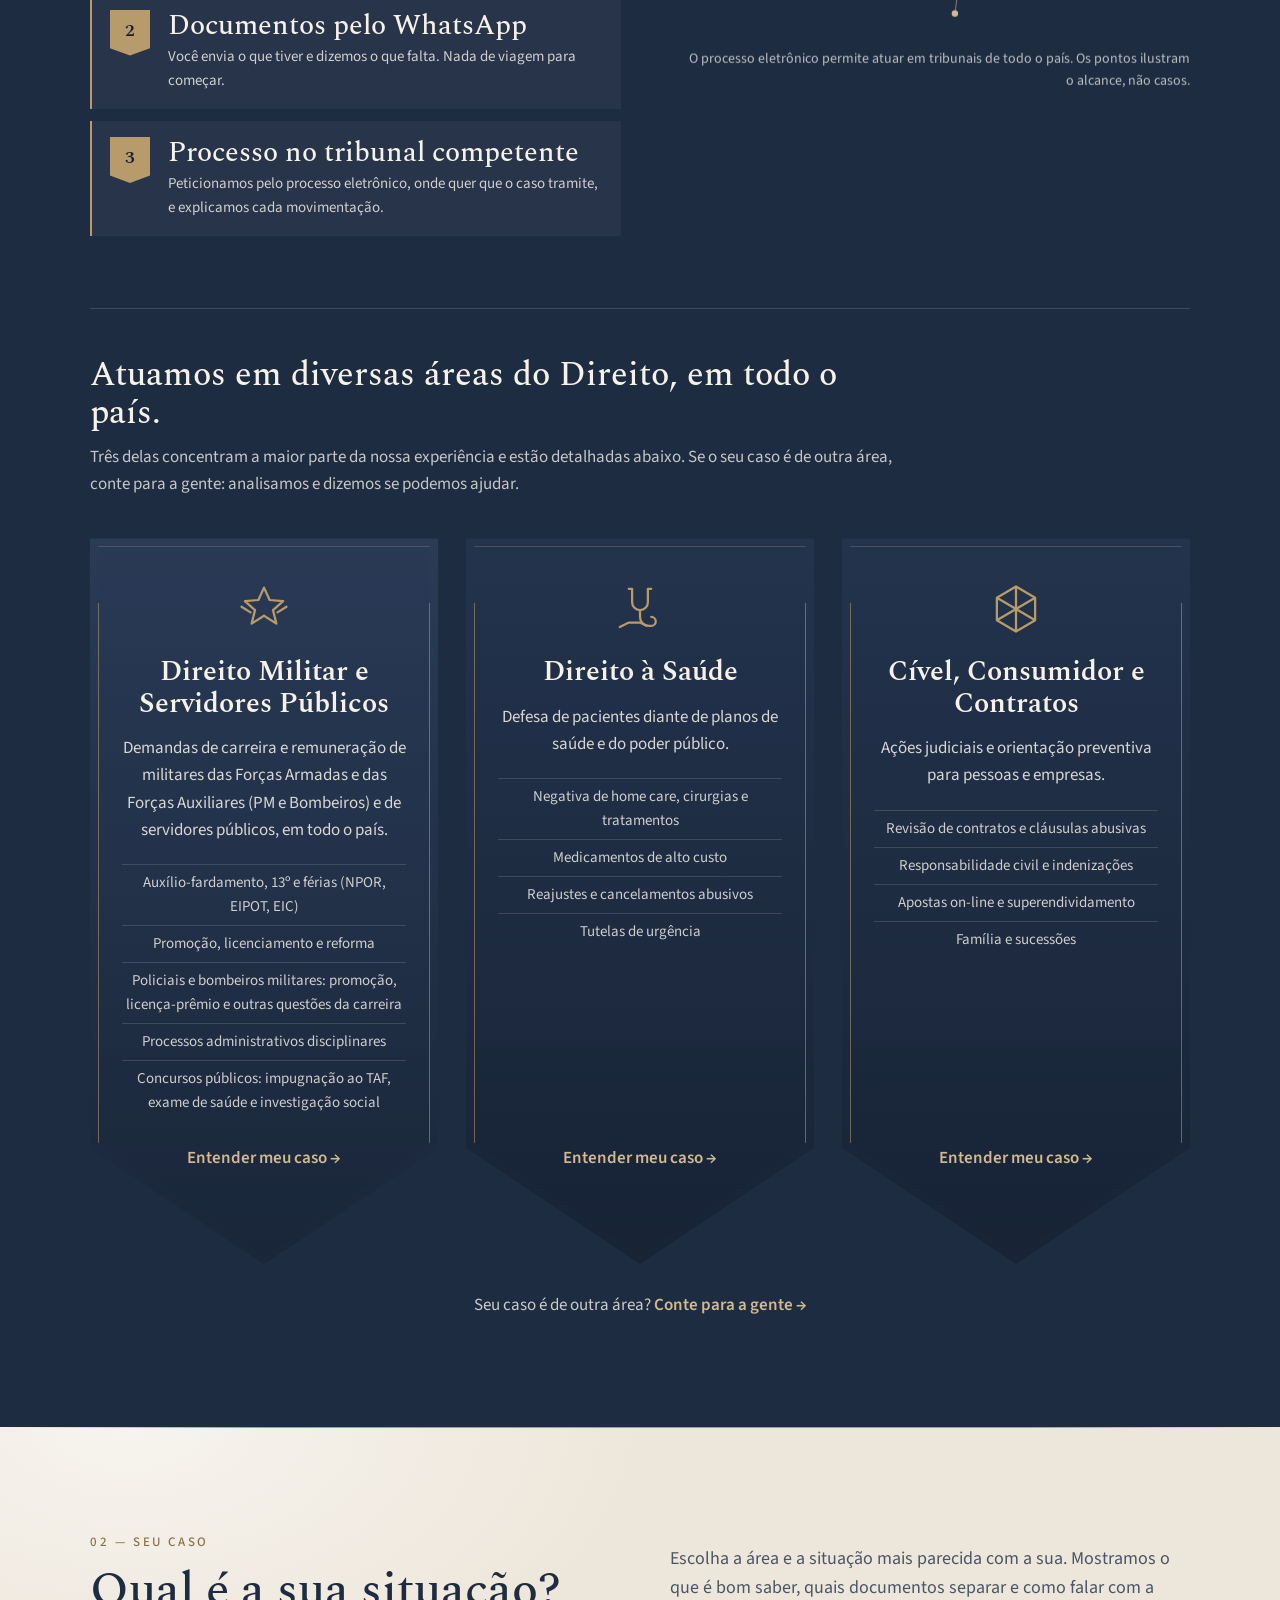
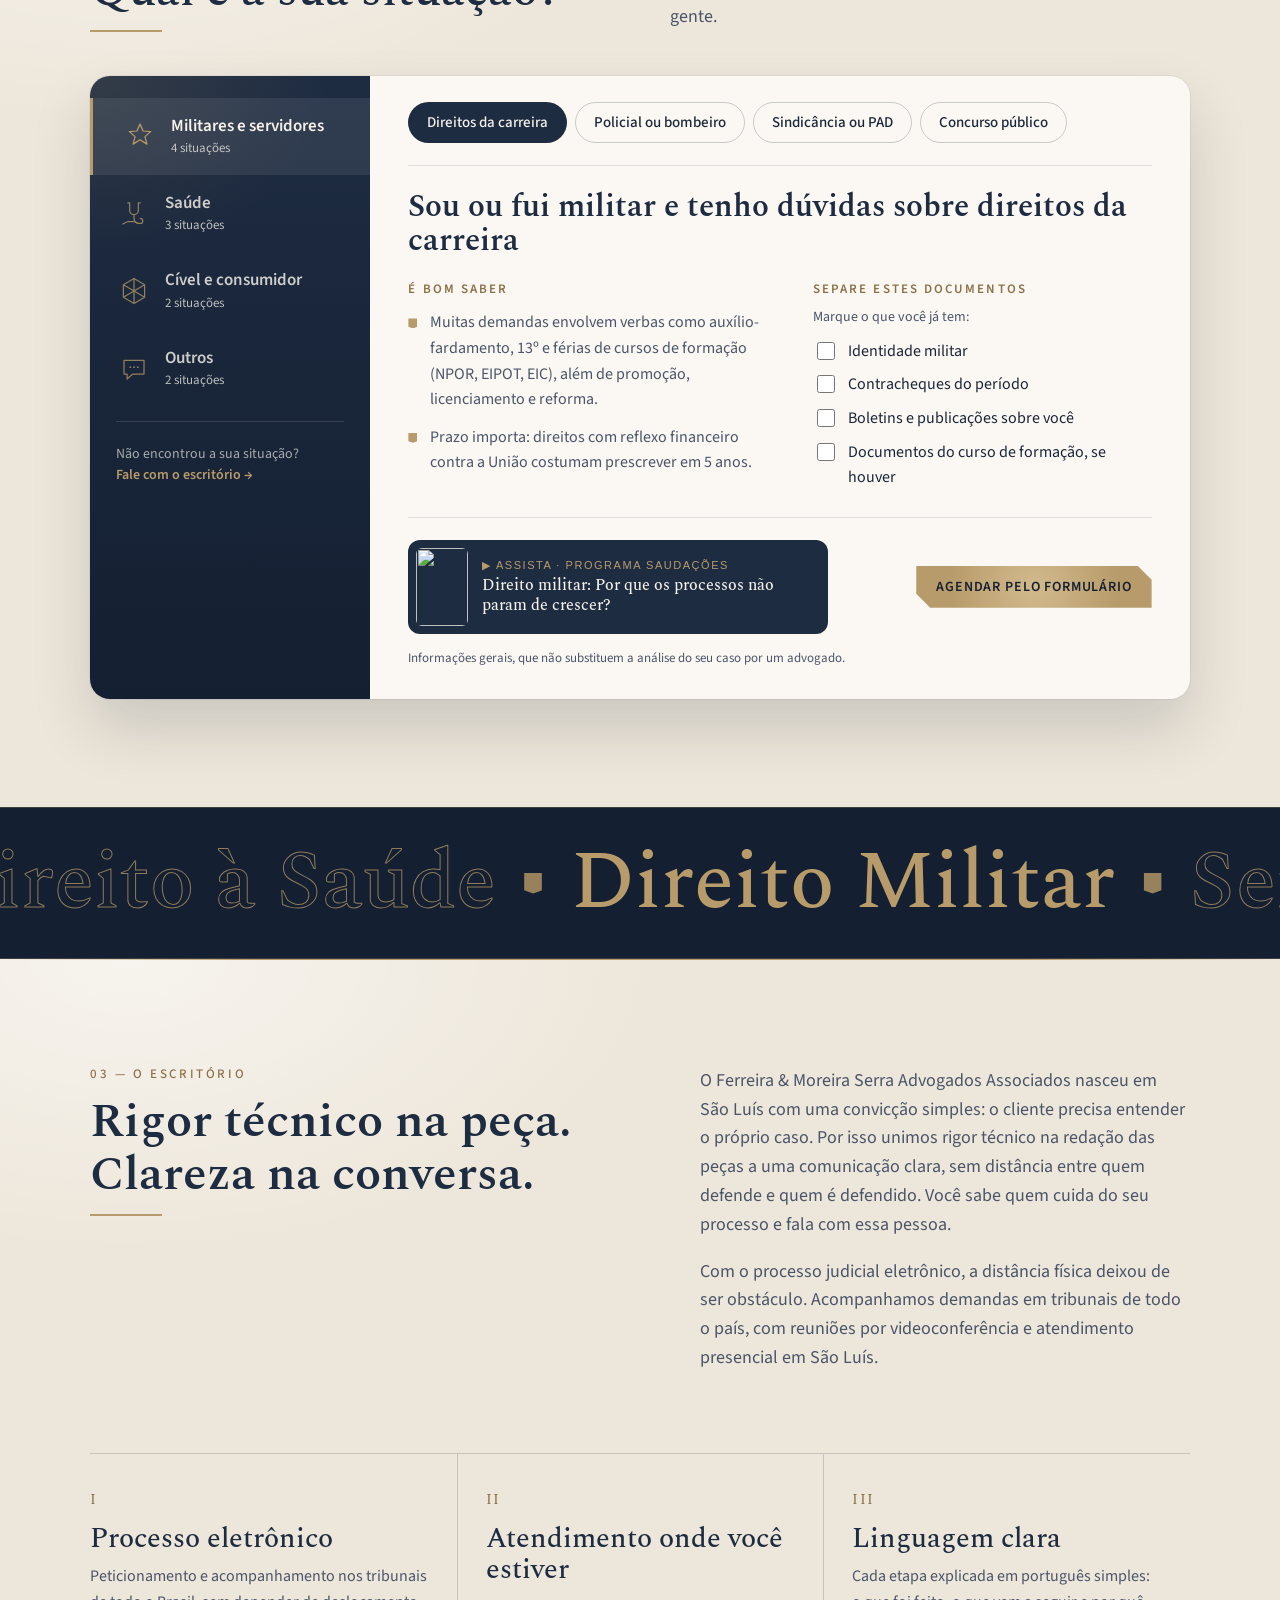
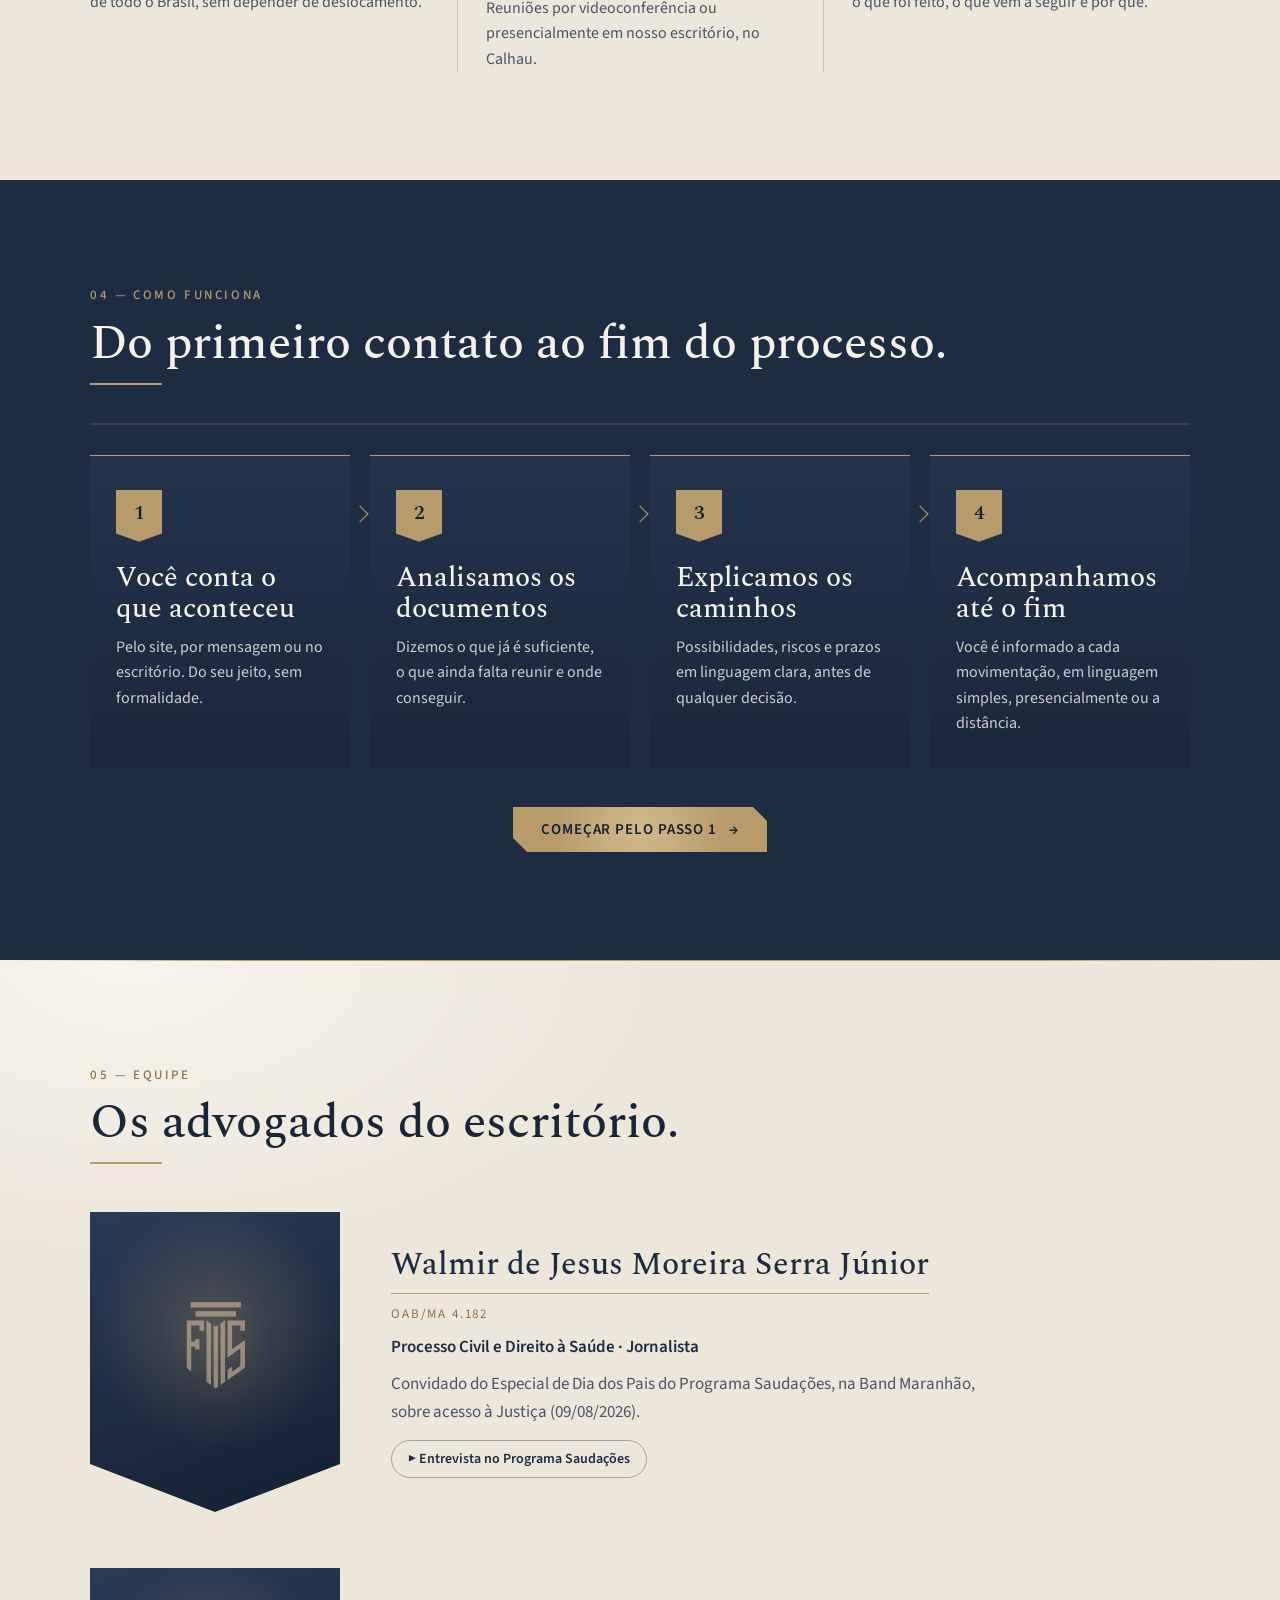
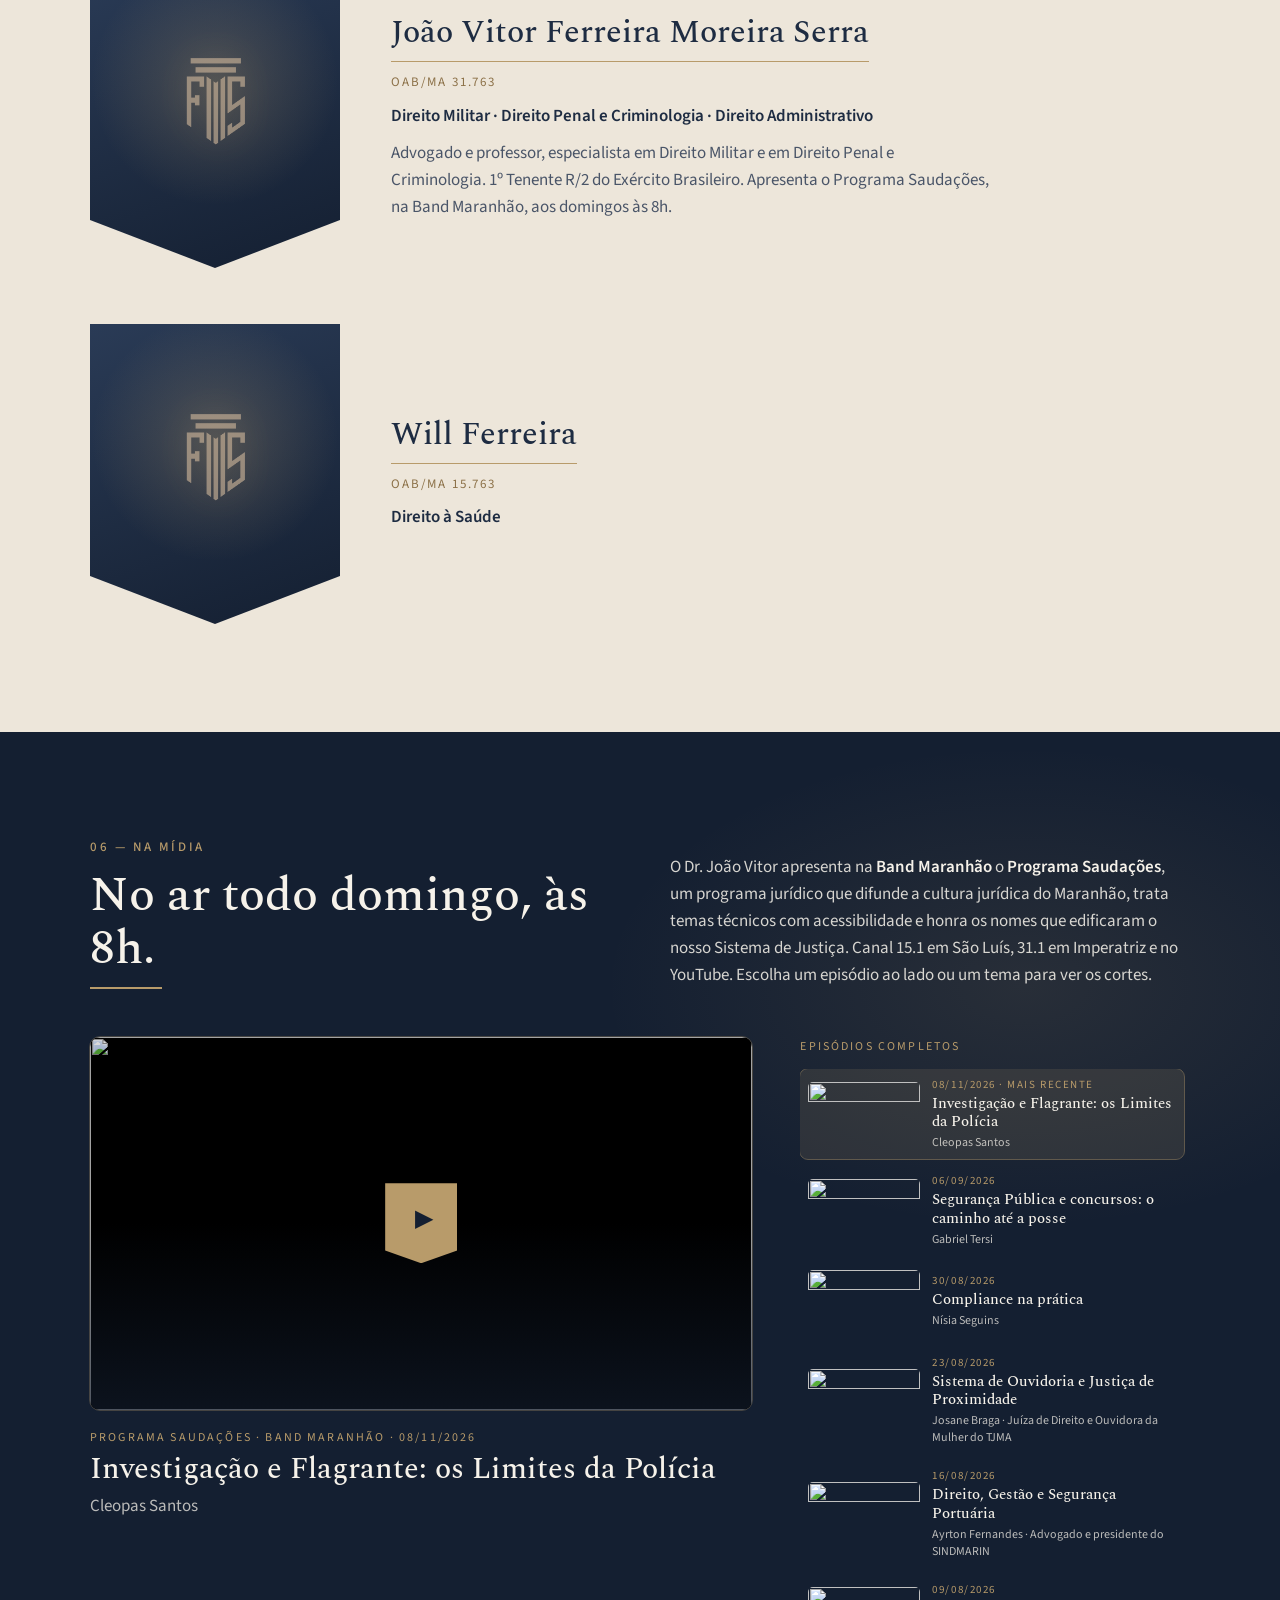
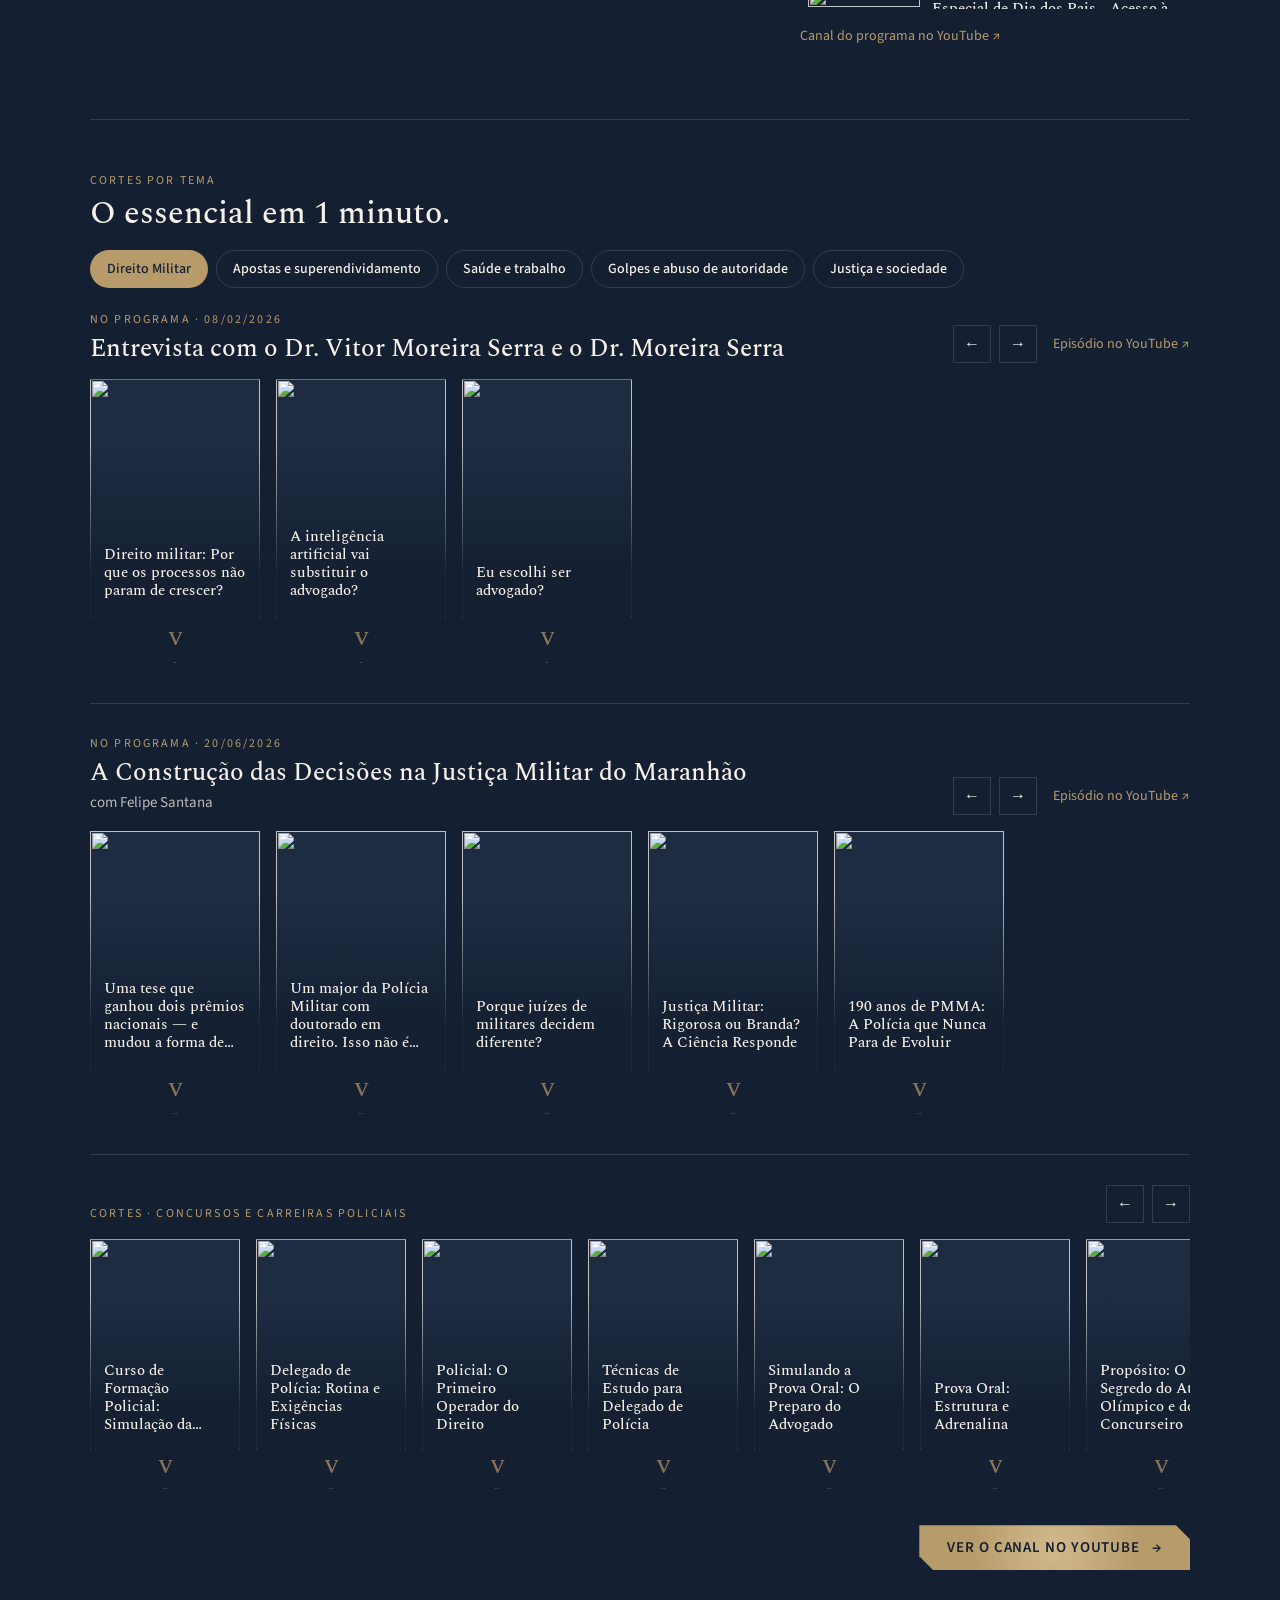
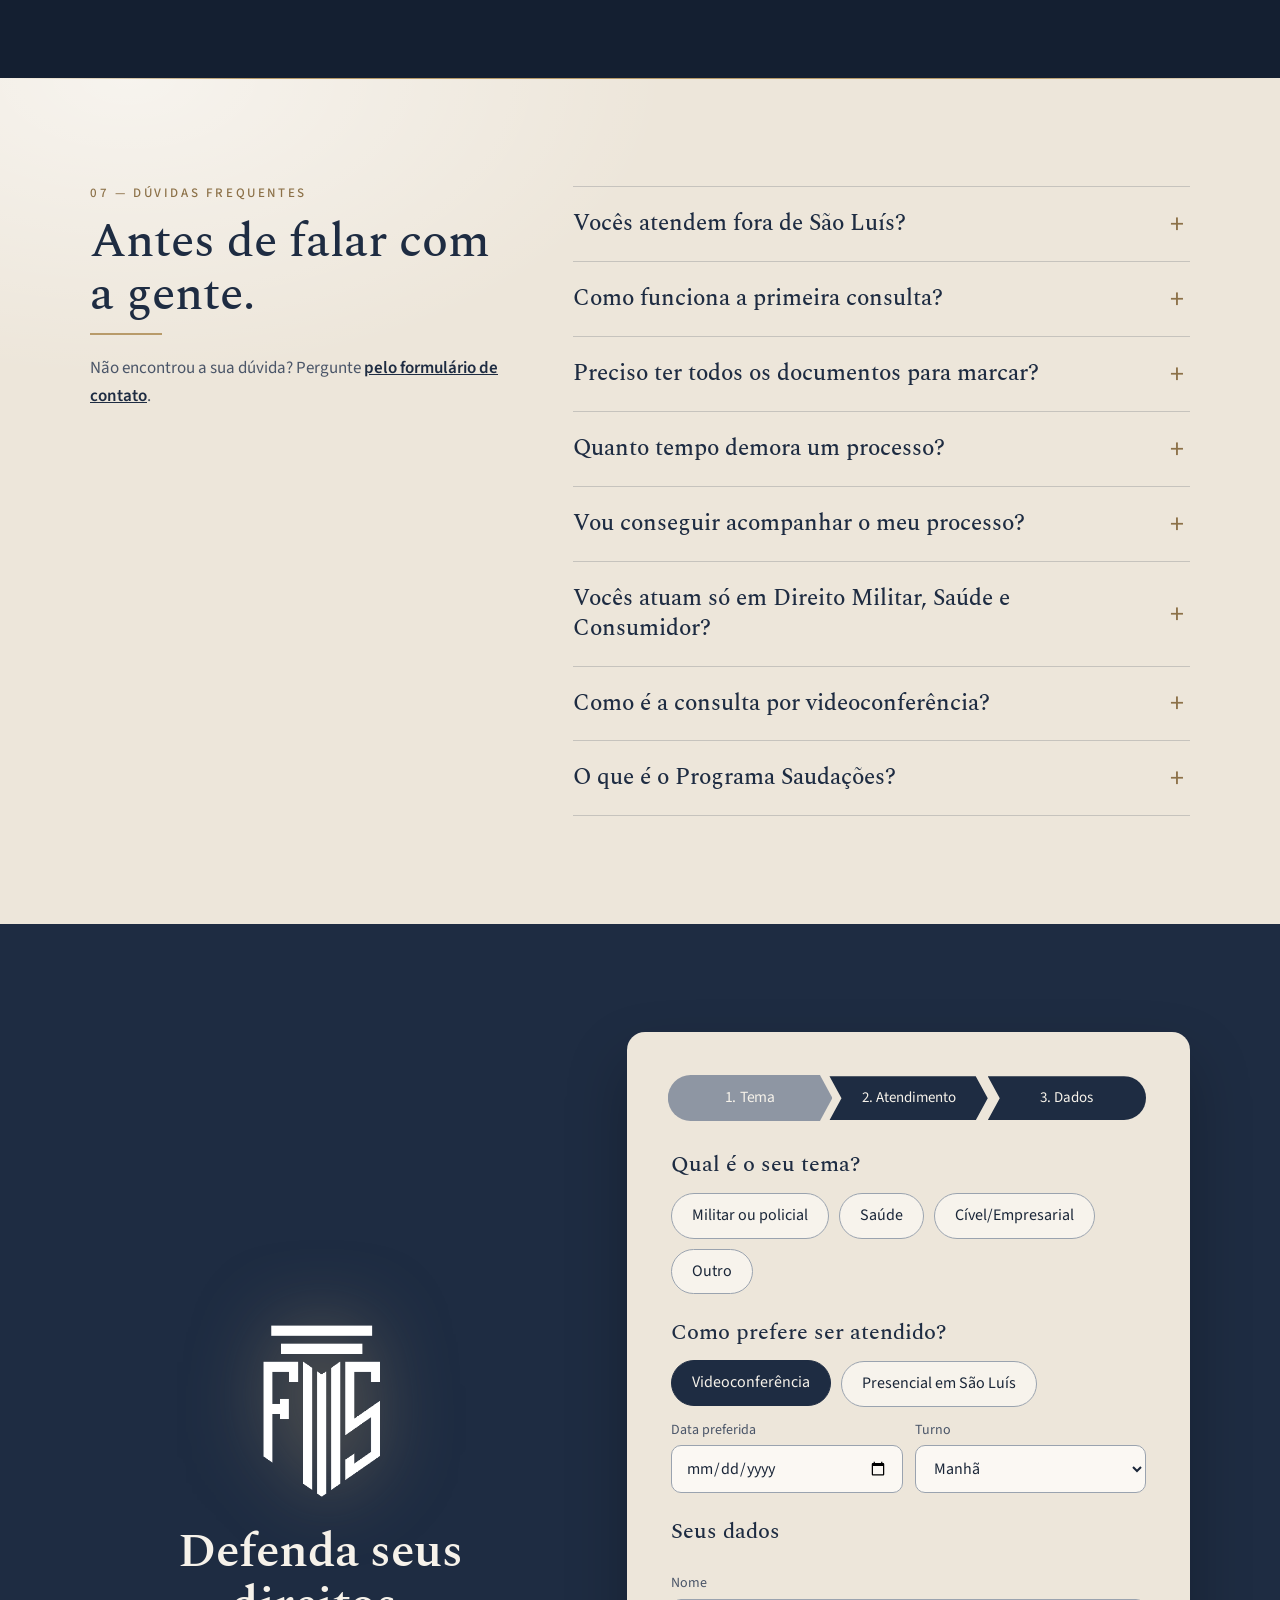
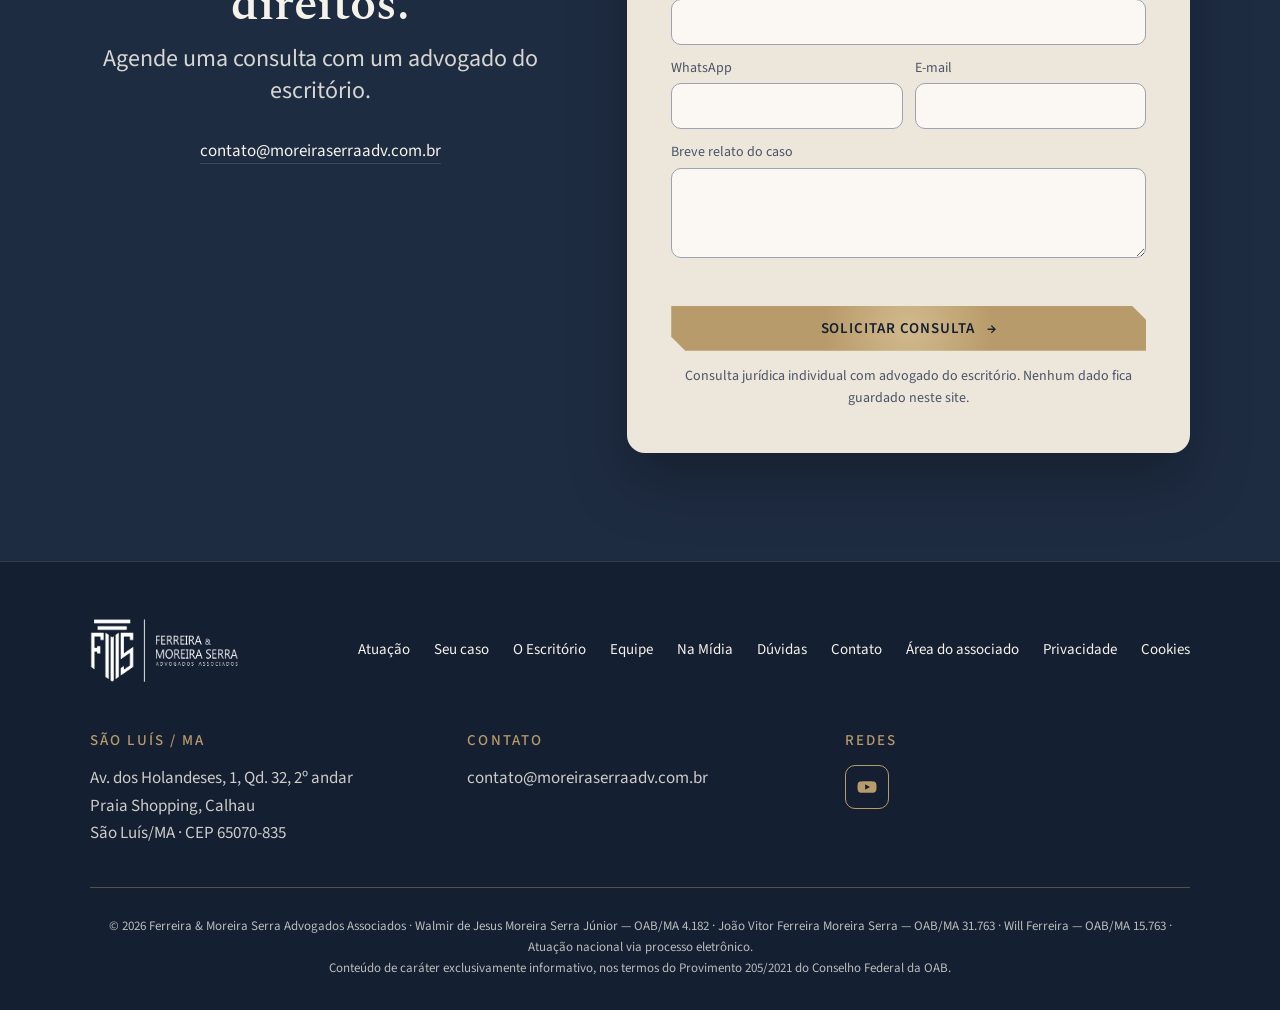
==== commit 794477db: "Direito Militar amplia para policiais e bombeiros; título da Equipe mais formal - Novo caso na triag" ====
--- a/index.html
+++ b/index.html
@@ -4,7 +4,7 @@
   <meta charset="utf-8">
   <meta name="viewport" content="width=device-width, initial-scale=1">
   <title>Advogados em São Luís (MA) · Direito Militar, Saúde e Consumidor | Ferreira &amp; Moreira Serra</title>
-  <meta name="description" content="Escritório de advocacia em São Luís (MA) com atuação em todo o Brasil: direito militar e de servidores, concursos, plano de saúde e medicamentos, consumidor, contratos e outras áreas. Atendimento presencial ou por videoconferência.">
+  <meta name="description" content="Escritório de advocacia em São Luís (MA) com atuação em todo o Brasil: direito militar, carreira de policiais e bombeiros, servidores públicos, concursos, plano de saúde e medicamentos, consumidor, contratos e outras áreas. Atendimento presencial ou por videoconferência.">
   <!-- Ao apontar o domínio próprio, trocar este endereço aqui, no og:url, no og:image, no JSON-LD, no sitemap.xml e no robots.txt -->
   <link rel="canonical" href="https://moreiraserraadv.com.br/">
   <meta property="og:title" content="Ferreira &amp; Moreira Serra Advogados Associados">
@@ -21,7 +21,7 @@
   <link rel="preconnect" href="https://fonts.googleapis.com">
   <link rel="preconnect" href="https://fonts.gstatic.com" crossorigin>
   <link href="https://fonts.googleapis.com/css2?family=Source+Sans+3:wght@400;500;600&family=Spectral:ital,wght@0,400;0,500;0,600;1,400&display=swap" rel="stylesheet">
-  <link rel="stylesheet" href="assets/css/style.css?v=20261120a">
+  <link rel="stylesheet" href="assets/css/style.css?v=20261120b">
   <script type="application/ld+json">
   {
     "@context": "https://schema.org",
@@ -40,7 +40,7 @@
       "addressCountry": "BR"
     },
     "areaServed": { "@type": "Country", "name": "Brasil" },
-    "knowsAbout": ["Direito à Saúde", "Planos de saúde", "Direito Militar", "Servidores públicos", "Concursos públicos", "Direito do Consumidor", "Contratos", "Superendividamento"],
+    "knowsAbout": ["Direito à Saúde", "Planos de saúde", "Direito Militar", "Policiais e bombeiros militares", "Servidores públicos", "Concursos públicos", "Direito do Consumidor", "Contratos", "Superendividamento"],
     "employee": [
       { "@type": "Person", "name": "Walmir de Jesus Moreira Serra Júnior", "jobTitle": "Advogado", "identifier": "OAB/MA 4.182" },
       { "@type": "Person", "name": "João Vitor Ferreira Moreira Serra", "jobTitle": "Advogado", "identifier": "OAB/MA 31.763", "sameAs": ["https://www.youtube.com/channel/UC1i2CtfxY4VRL4IqHbAFFnQ"] },
@@ -133,6 +133,7 @@
       <p class="atalhos__rot">Ou comece por aqui:</p>
       <div class="atalhos" aria-label="Atalhos para situações comuns">
         <a href="#seu-caso" data-caso="militar">Sou militar</a>
+        <a href="#seu-caso" data-caso="policial">Sou policial ou bombeiro</a>
         <a href="#seu-caso" data-caso="plano-negou">Plano de saúde negou</a>
         <a href="#seu-caso" data-caso="concurso">Concurso público</a>
         <a href="#seu-caso" data-caso="apostas">Apostas e dívidas</a>
@@ -217,8 +218,9 @@
         <ul>
           <li>Auxílio-fardamento, 13º e férias (NPOR, EIPOT, EIC)</li>
           <li>Promoção, licenciamento e reforma</li>
+          <li>Policiais e bombeiros militares: promoção, licença-prêmio e outras questões da carreira</li>
           <li>Processos administrativos disciplinares</li>
-          <li>Concursos públicos</li>
+          <li>Concursos públicos: impugnação ao TAF, exame de saúde e investigação social</li>
         </ul>
         <a class="escudo__link" href="#seu-caso" data-caso="militar">Entender meu caso →</a>
       </article>
@@ -273,7 +275,7 @@
 </section>
 
 <!-- ============ LETREIRO (decorativo) ============ -->
-<div class="letreiro" aria-hidden="true"><div class="letreiro__trilho"><span>Direito à Saúde</span><i></i><span class="cheio">Direito Militar</span><i></i><span>Servidores Públicos</span><i></i><span class="cheio">Concursos</span><i></i><span>Consumidor</span><i></i><span class="cheio">Contratos</span><i></i><span>Superendividamento</span><i></i><span>Direito à Saúde</span><i></i><span class="cheio">Direito Militar</span><i></i><span>Servidores Públicos</span><i></i><span class="cheio">Concursos</span><i></i><span>Consumidor</span><i></i><span class="cheio">Contratos</span><i></i><span>Superendividamento</span><i></i></div></div>
+<div class="letreiro" aria-hidden="true"><div class="letreiro__trilho"><span>Direito à Saúde</span><i></i><span class="cheio">Direito Militar</span><i></i><span>Servidores Públicos</span><i></i><span class="cheio">Concursos</span><i></i><span>Policiais e Bombeiros</span><i></i><span>Consumidor</span><i></i><span class="cheio">Contratos</span><i></i><span>Superendividamento</span><i></i><span>Direito à Saúde</span><i></i><span class="cheio">Direito Militar</span><i></i><span>Servidores Públicos</span><i></i><span class="cheio">Concursos</span><i></i><span>Policiais e Bombeiros</span><i></i><span>Consumidor</span><i></i><span class="cheio">Contratos</span><i></i><span>Superendividamento</span><i></i></div></div>
 
 <!-- ============ ESCRITÓRIO ============ -->
 <section class="secao secao--areia" id="escritorio">
@@ -343,7 +345,7 @@
 <section class="secao secao--areia" id="equipe">
   <div class="cont">
     <p class="sobretitulo">05 — Equipe</p>
-    <h2 class="titulo-secao">Gente que você vai conhecer pelo nome.</h2>
+    <h2 class="titulo-secao">Os advogados do escritório.</h2>
     <div class="time">
       <article class="membro" data-membro="walmir">
         <div class="membro__retrato"><span class="pessoa__marca" aria-hidden="true"><img src="assets/img/logo-fms.png" alt=""></span></div>
@@ -499,7 +501,7 @@
       <fieldset class="agenda__bloco">
         <legend>Qual é o seu tema?</legend>
         <div class="opcoes">
-          <label><input type="radio" name="tema" value="Militar" required><span>Militar</span></label>
+          <label><input type="radio" name="tema" value="Militar" required><span>Militar ou policial</span></label>
           <label><input type="radio" name="tema" value="Saúde"><span>Saúde</span></label>
           <label><input type="radio" name="tema" value="Cível/Empresarial"><span>Cível/Empresarial</span></label>
           <label><input type="radio" name="tema" value="Outro"><span>Outro</span></label>
@@ -592,13 +594,13 @@
   <svg viewBox="0 0 24 24"><path d="M12 2a10 10 0 0 0-8.6 15.1L2 22l5-1.3A10 10 0 1 0 12 2zm4.5 12.1c-.2-.1-1.5-.7-1.7-.8s-.4-.1-.6.1-.7.8-.8 1-.3.2-.5.1a6.7 6.7 0 0 1-3.3-2.9c-.3-.4.3-.4.7-1.3.1-.2 0-.3 0-.4l-.8-1.8c-.2-.5-.4-.4-.6-.4h-.5a1 1 0 0 0-.7.3 3 3 0 0 0-.9 2.2 5.2 5.2 0 0 0 1.1 2.7 11.8 11.8 0 0 0 4.5 4c1.7.7 2.3.8 3.2.6a2.7 2.7 0 0 0 1.8-1.3 2.2 2.2 0 0 0 .2-1.3c-.1-.1-.3-.2-.5-.3z"/></svg>
 </a>
 
-<script src="assets/js/contato.js?v=20261120a"></script>
-<script src="assets/js/metricas.js?v=20261120a"></script>
-<script src="assets/js/videos.js?v=20261120a"></script>
-<script src="assets/js/curadoria.js?v=20261120a"></script>
-<script src="assets/js/triagem.js?v=20261120a"></script>
-<script src="assets/js/equipe.js?v=20261120a"></script>
-<script src="assets/js/main.js?v=20261120a"></script>
-<script src="assets/js/movimento.js?v=20261120a"></script>
+<script src="assets/js/contato.js?v=20261120b"></script>
+<script src="assets/js/metricas.js?v=20261120b"></script>
+<script src="assets/js/videos.js?v=20261120b"></script>
+<script src="assets/js/curadoria.js?v=20261120b"></script>
+<script src="assets/js/triagem.js?v=20261120b"></script>
+<script src="assets/js/equipe.js?v=20261120b"></script>
+<script src="assets/js/main.js?v=20261120b"></script>
+<script src="assets/js/movimento.js?v=20261120b"></script>
 </body>
 </html>
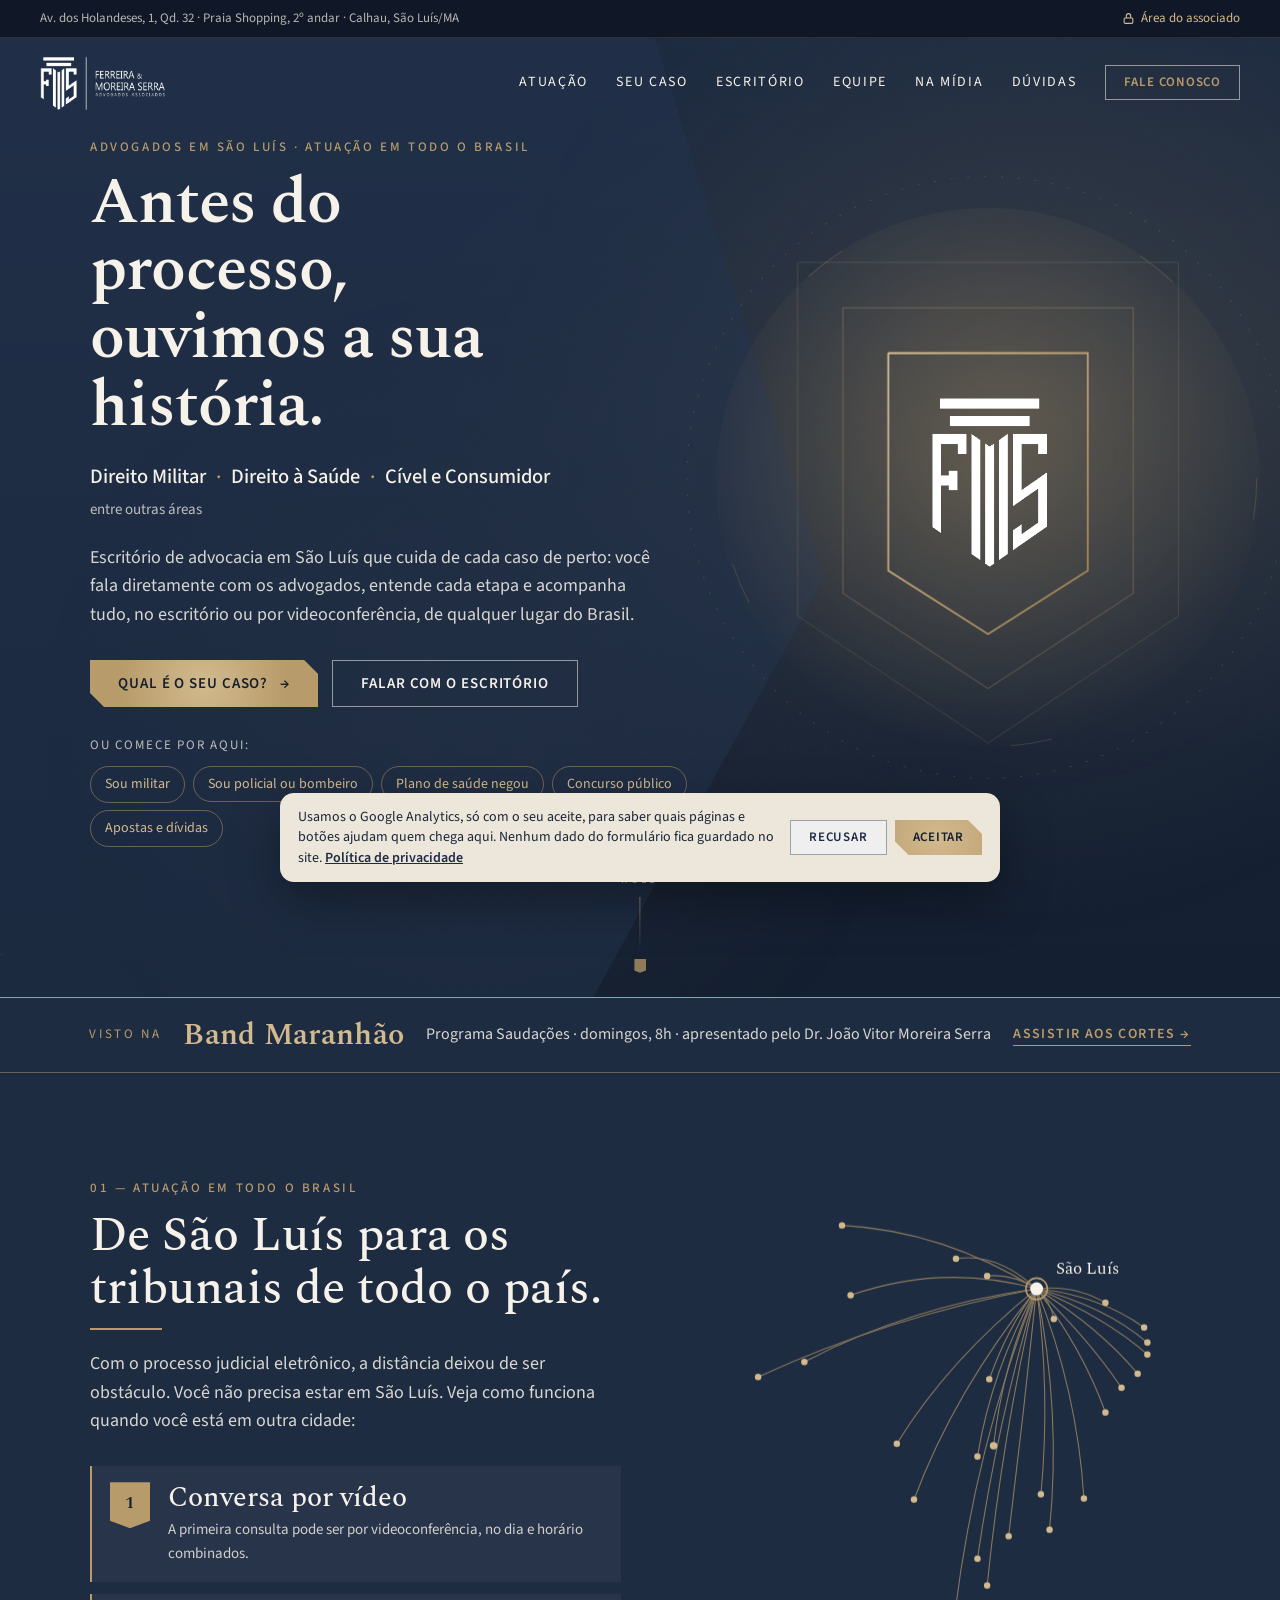
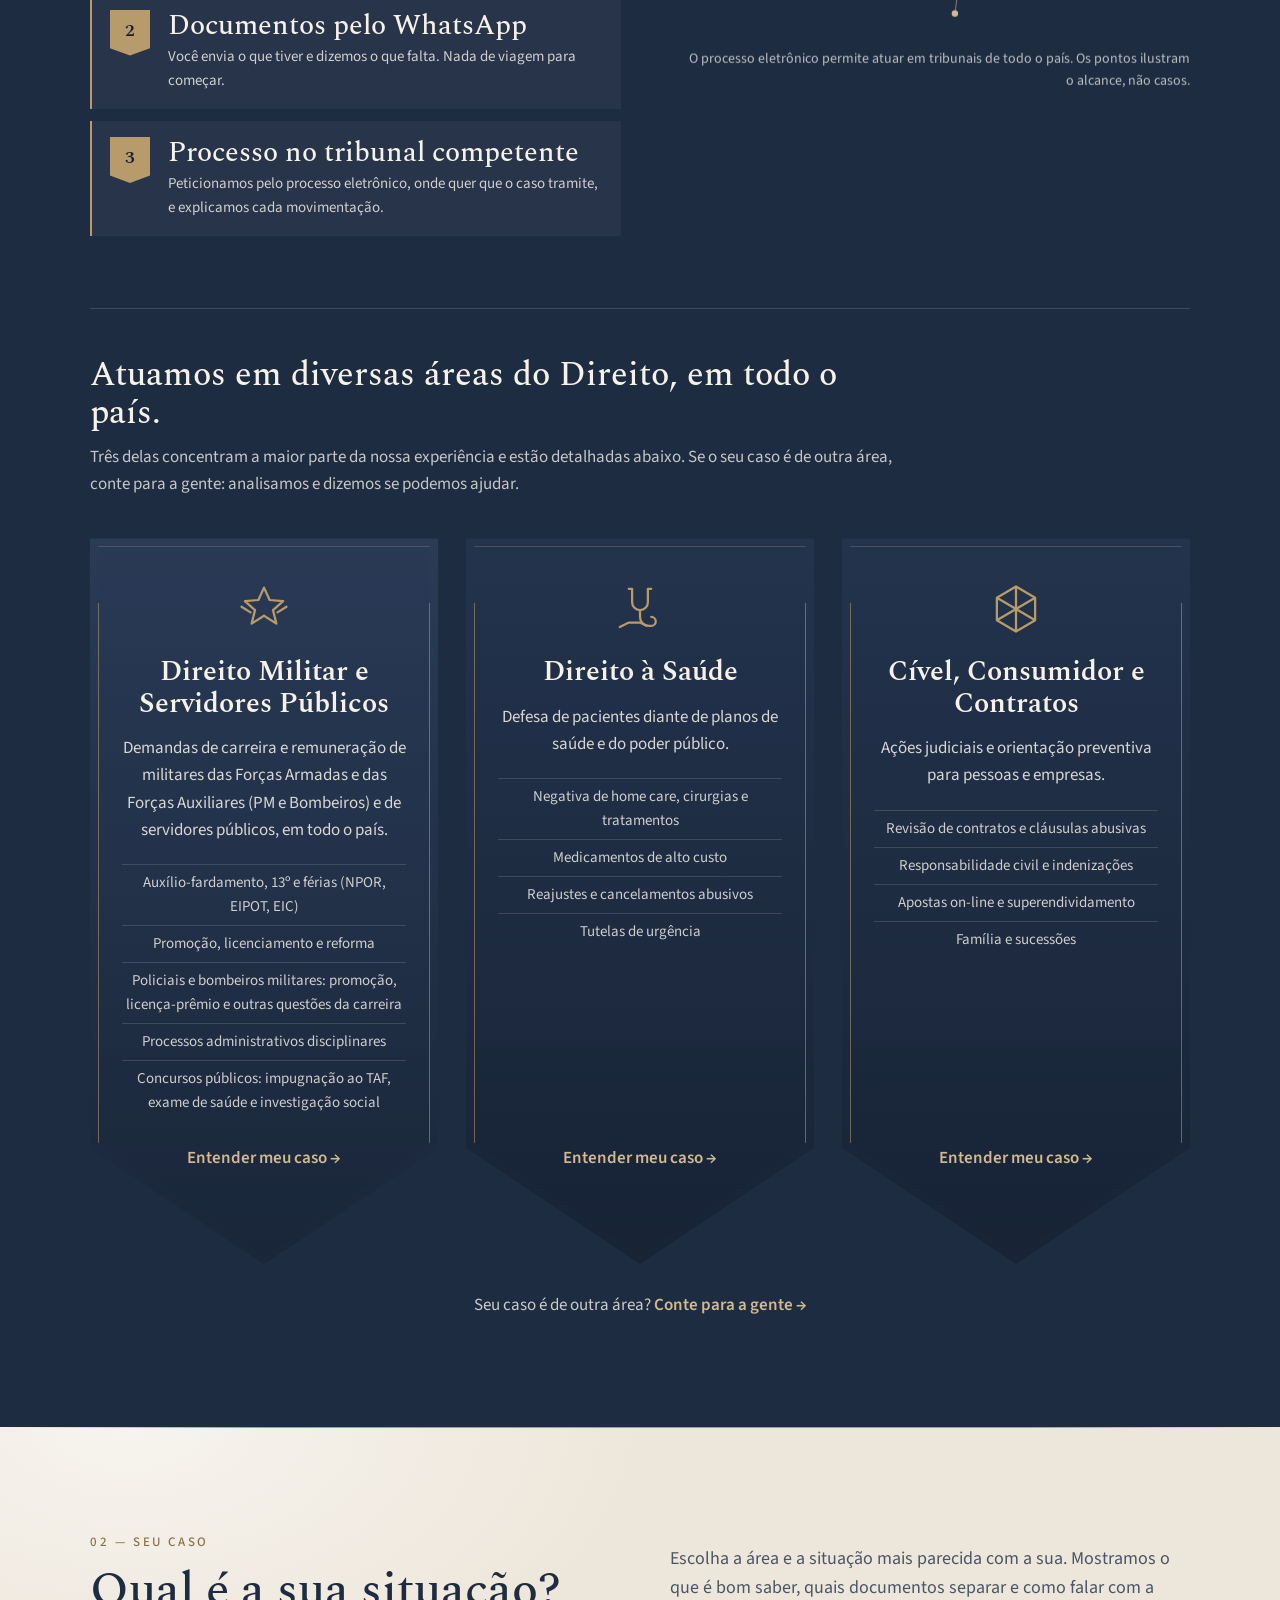
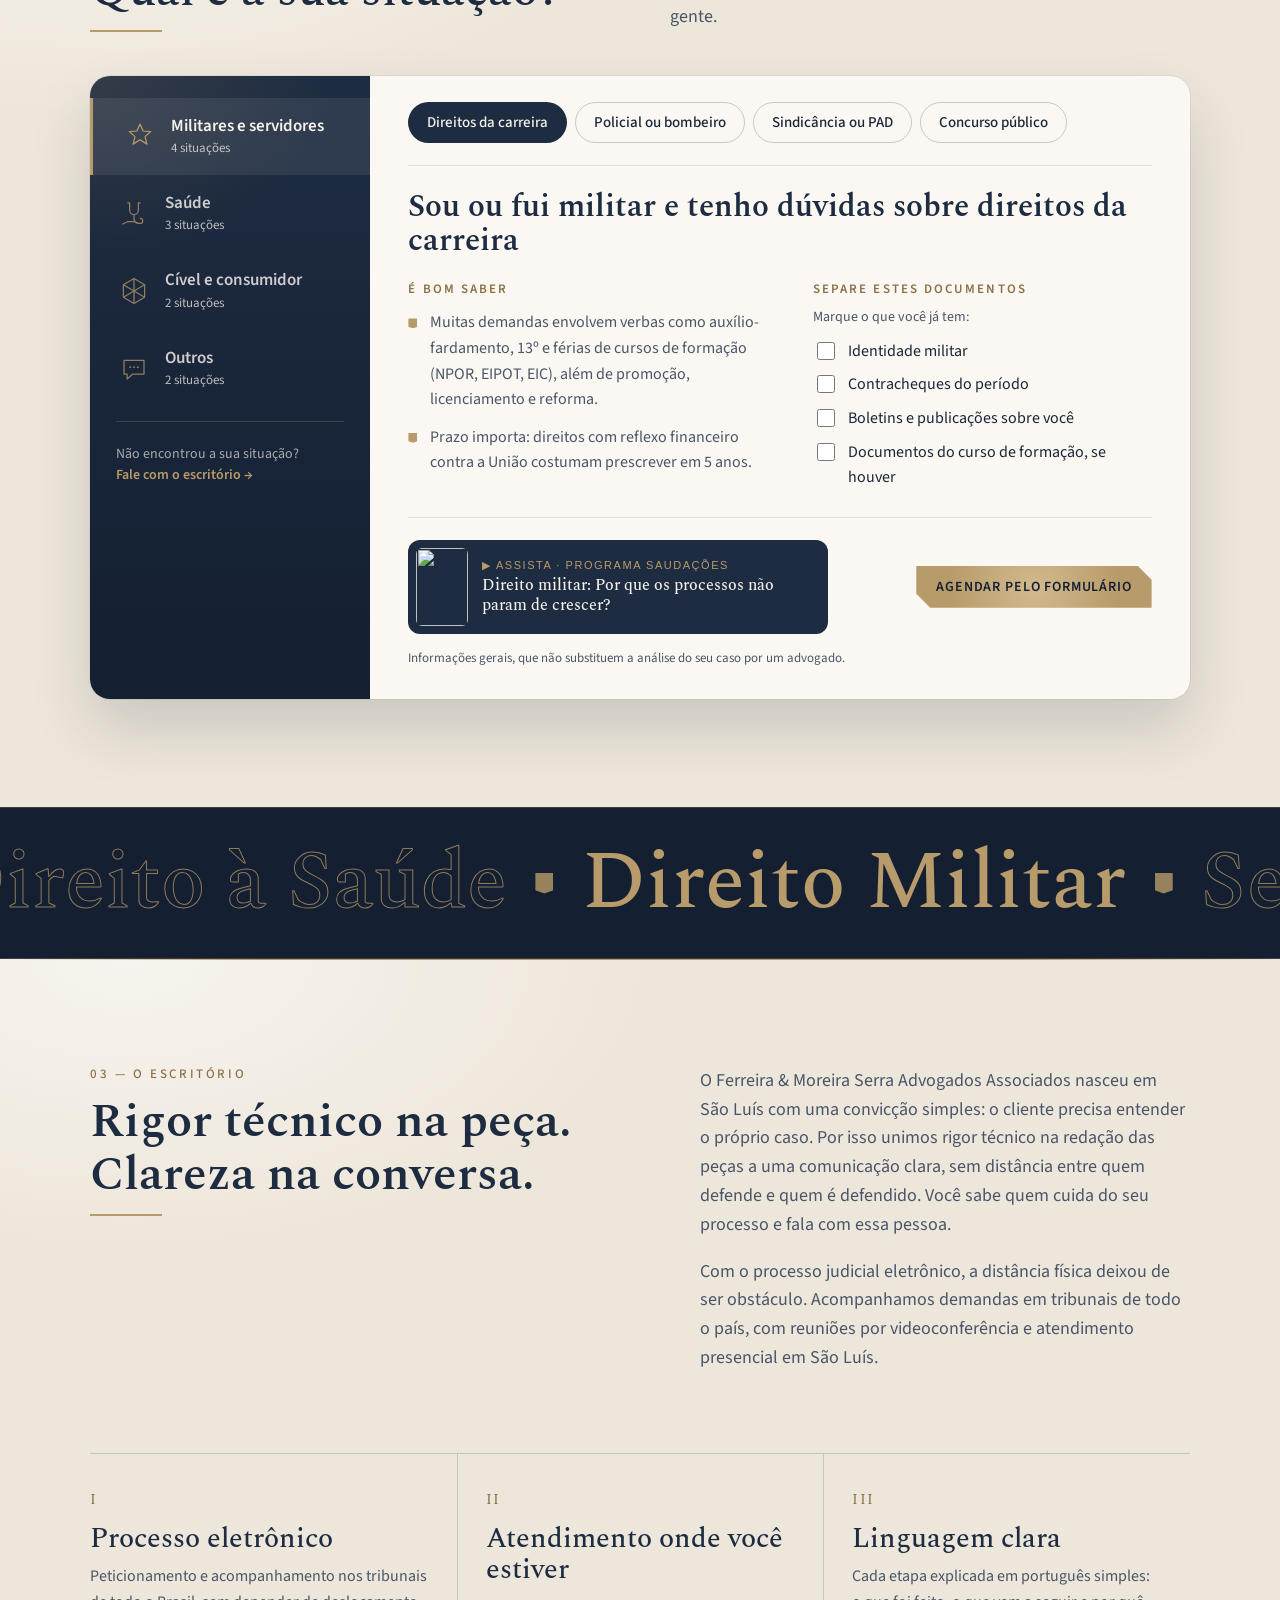
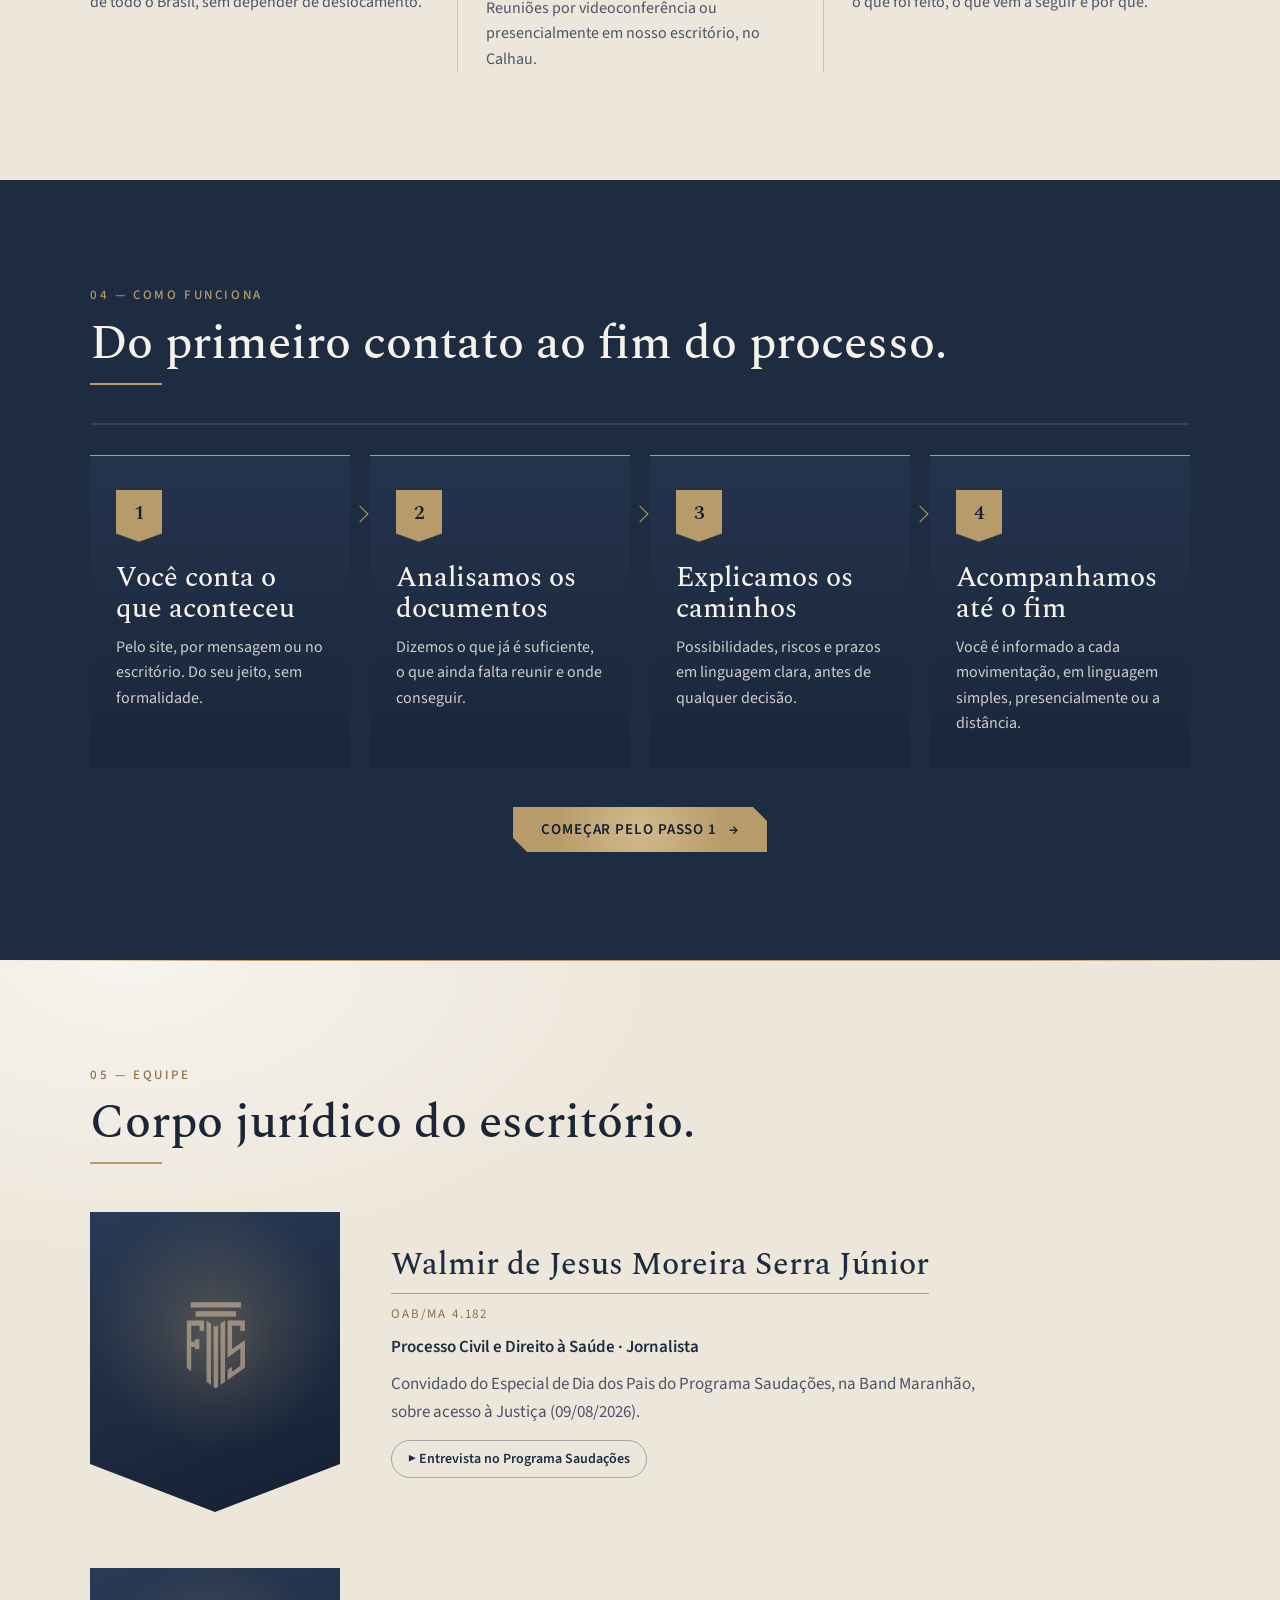
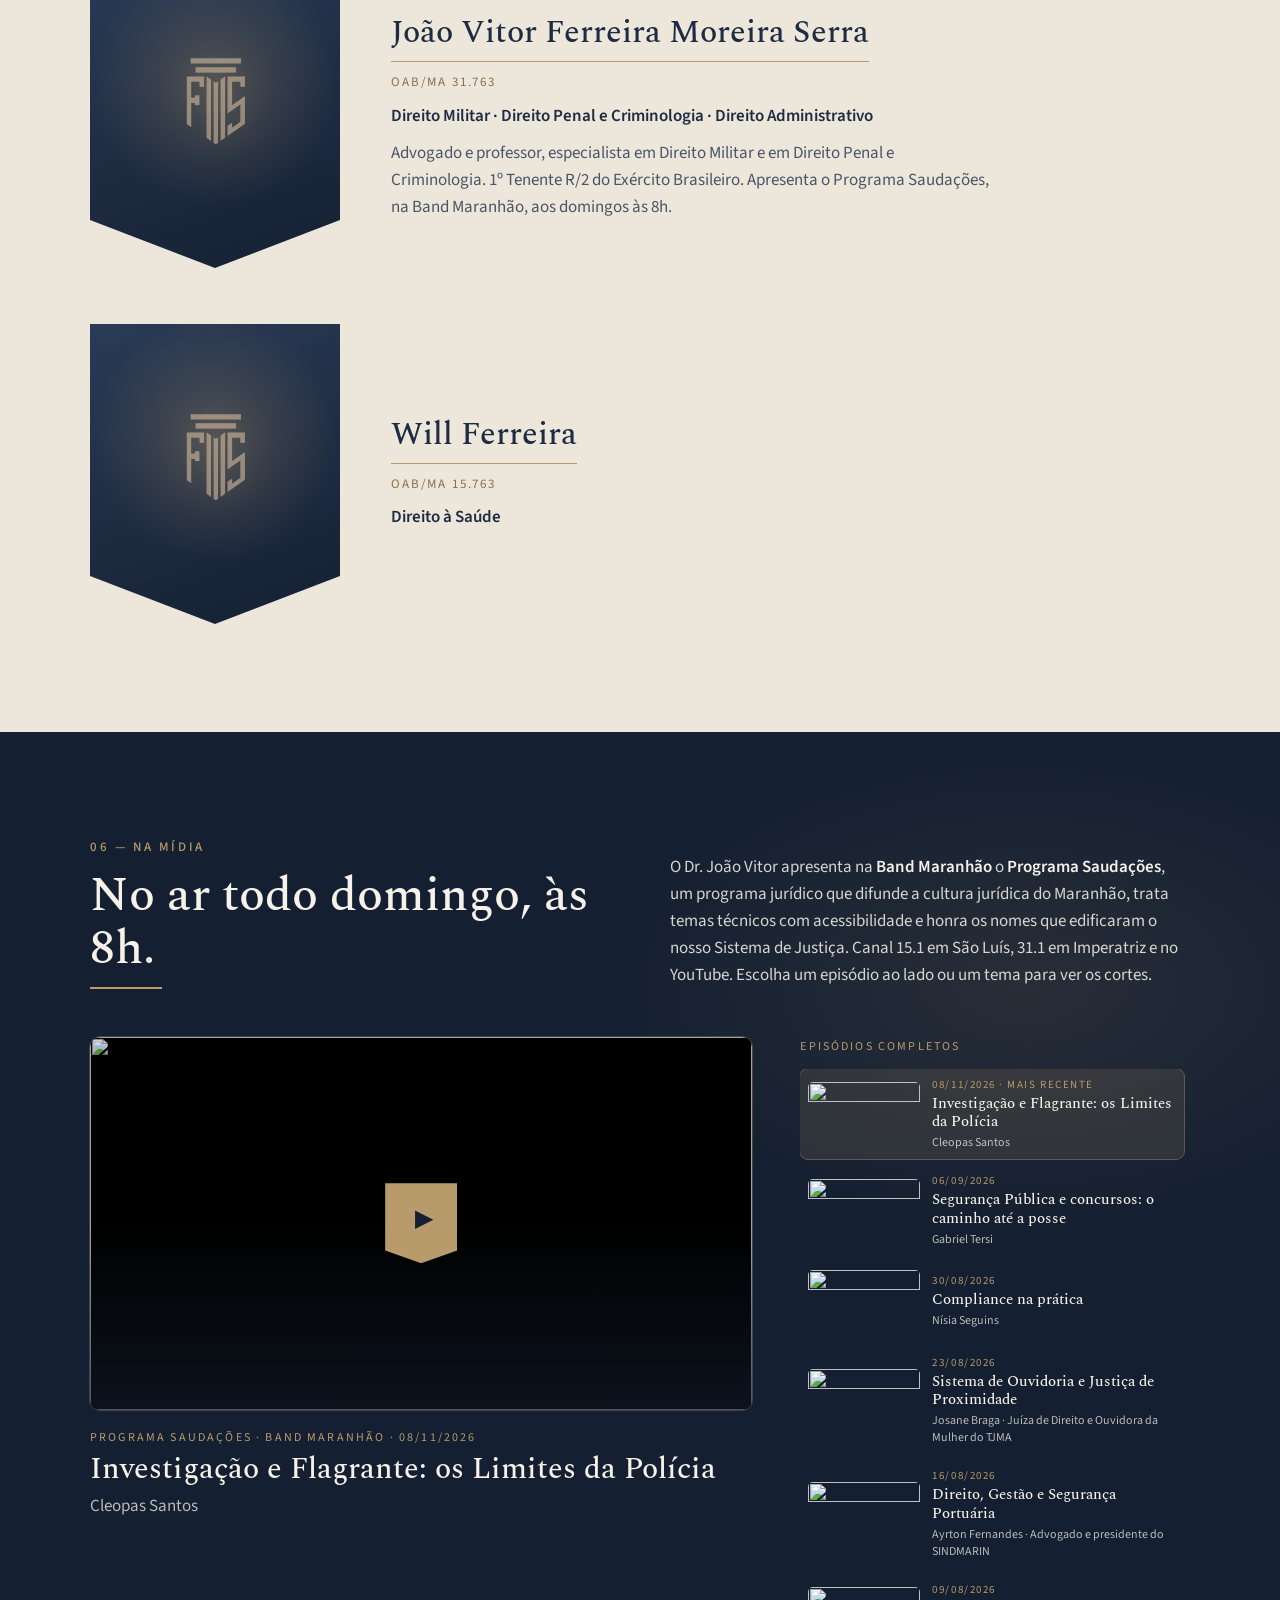
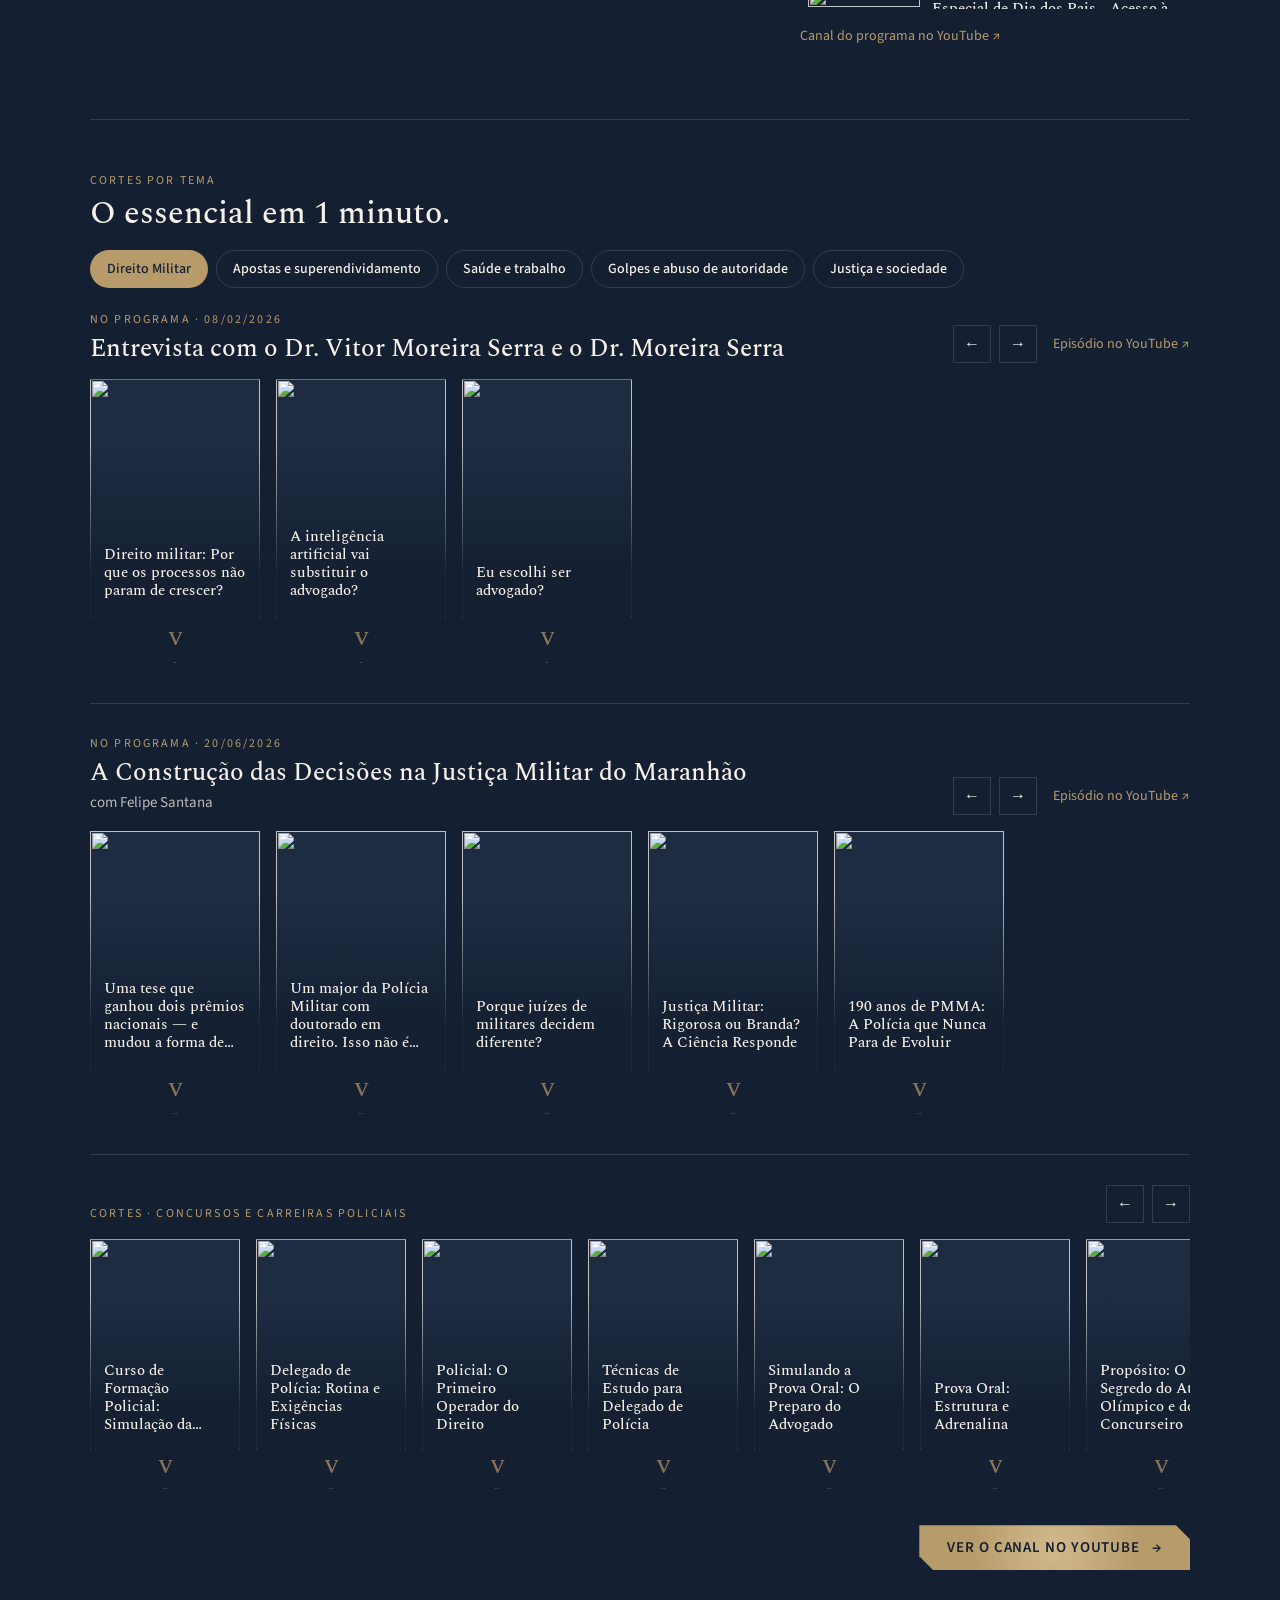
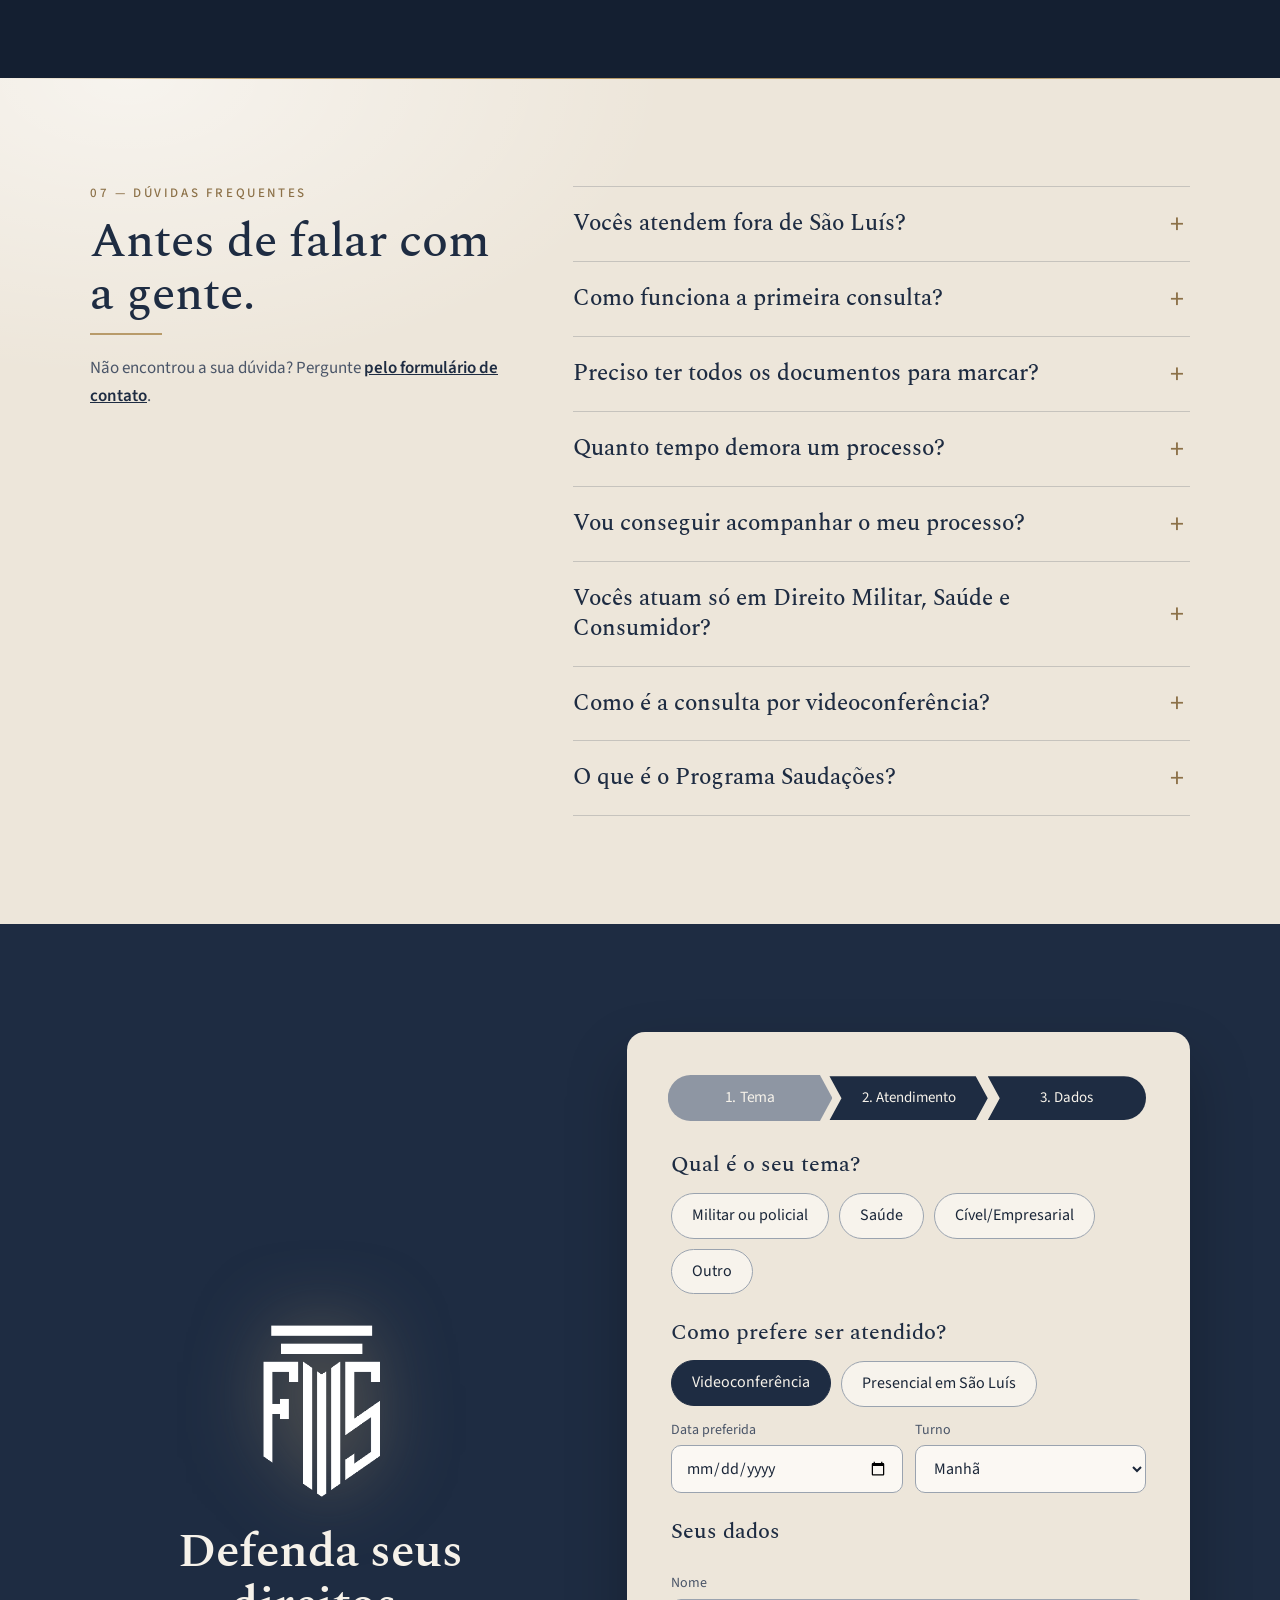
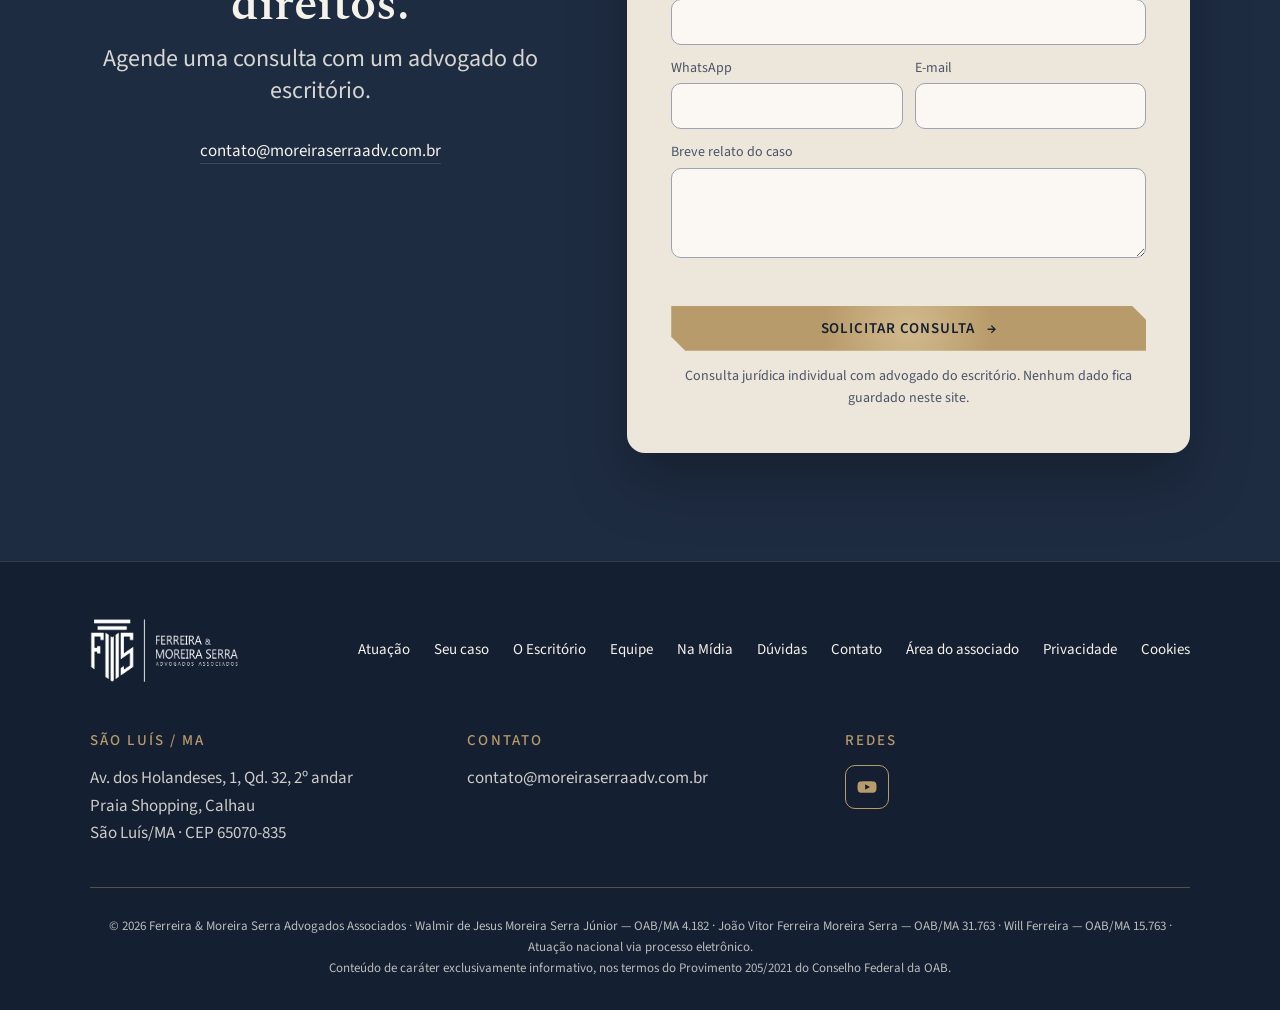
==== commit d5199b70: "Equipe: título "Corpo jurídico do escritório." (escolha do Alexandre) Co-Authored-By: Claude Fable 5" ====
--- a/index.html
+++ b/index.html
@@ -345,7 +345,7 @@
 <section class="secao secao--areia" id="equipe">
   <div class="cont">
     <p class="sobretitulo">05 — Equipe</p>
-    <h2 class="titulo-secao">Os advogados do escritório.</h2>
+    <h2 class="titulo-secao">Corpo jurídico do escritório.</h2>
     <div class="time">
       <article class="membro" data-membro="walmir">
         <div class="membro__retrato"><span class="pessoa__marca" aria-hidden="true"><img src="assets/img/logo-fms.png" alt=""></span></div>
